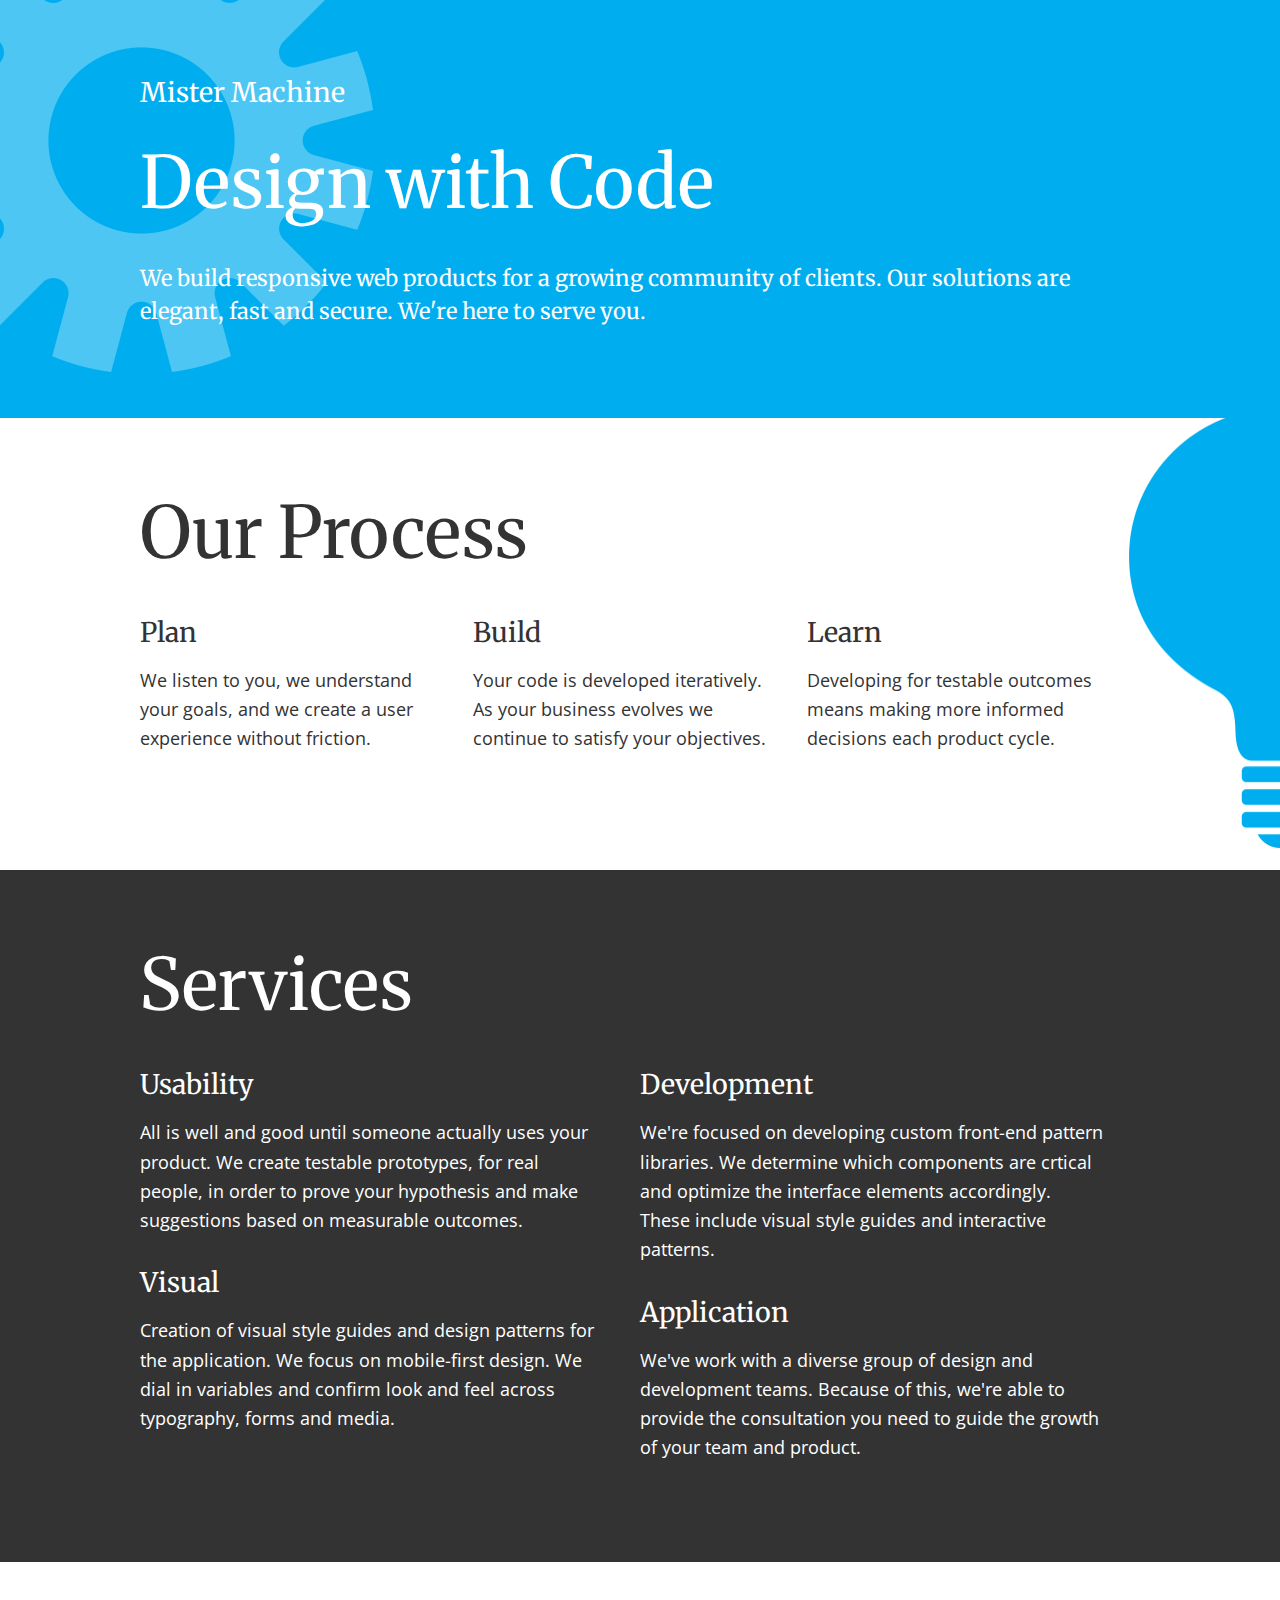
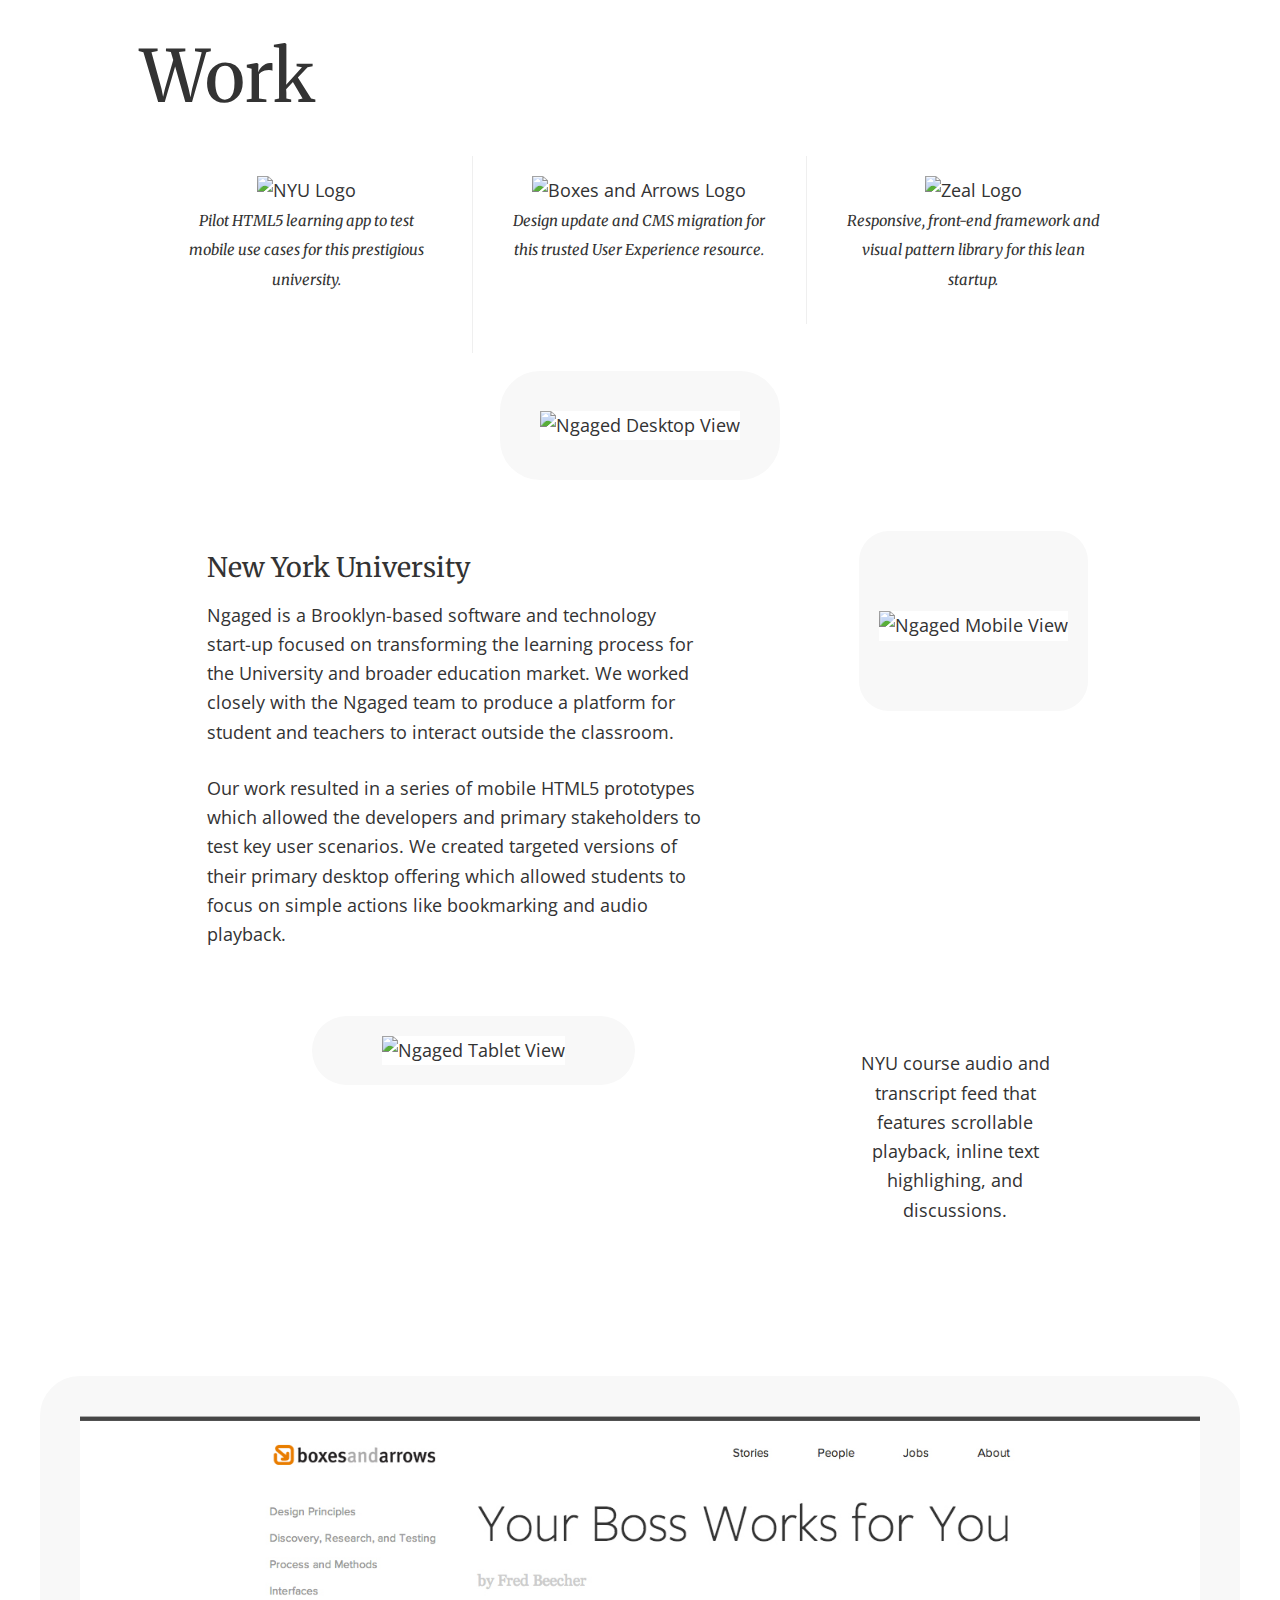
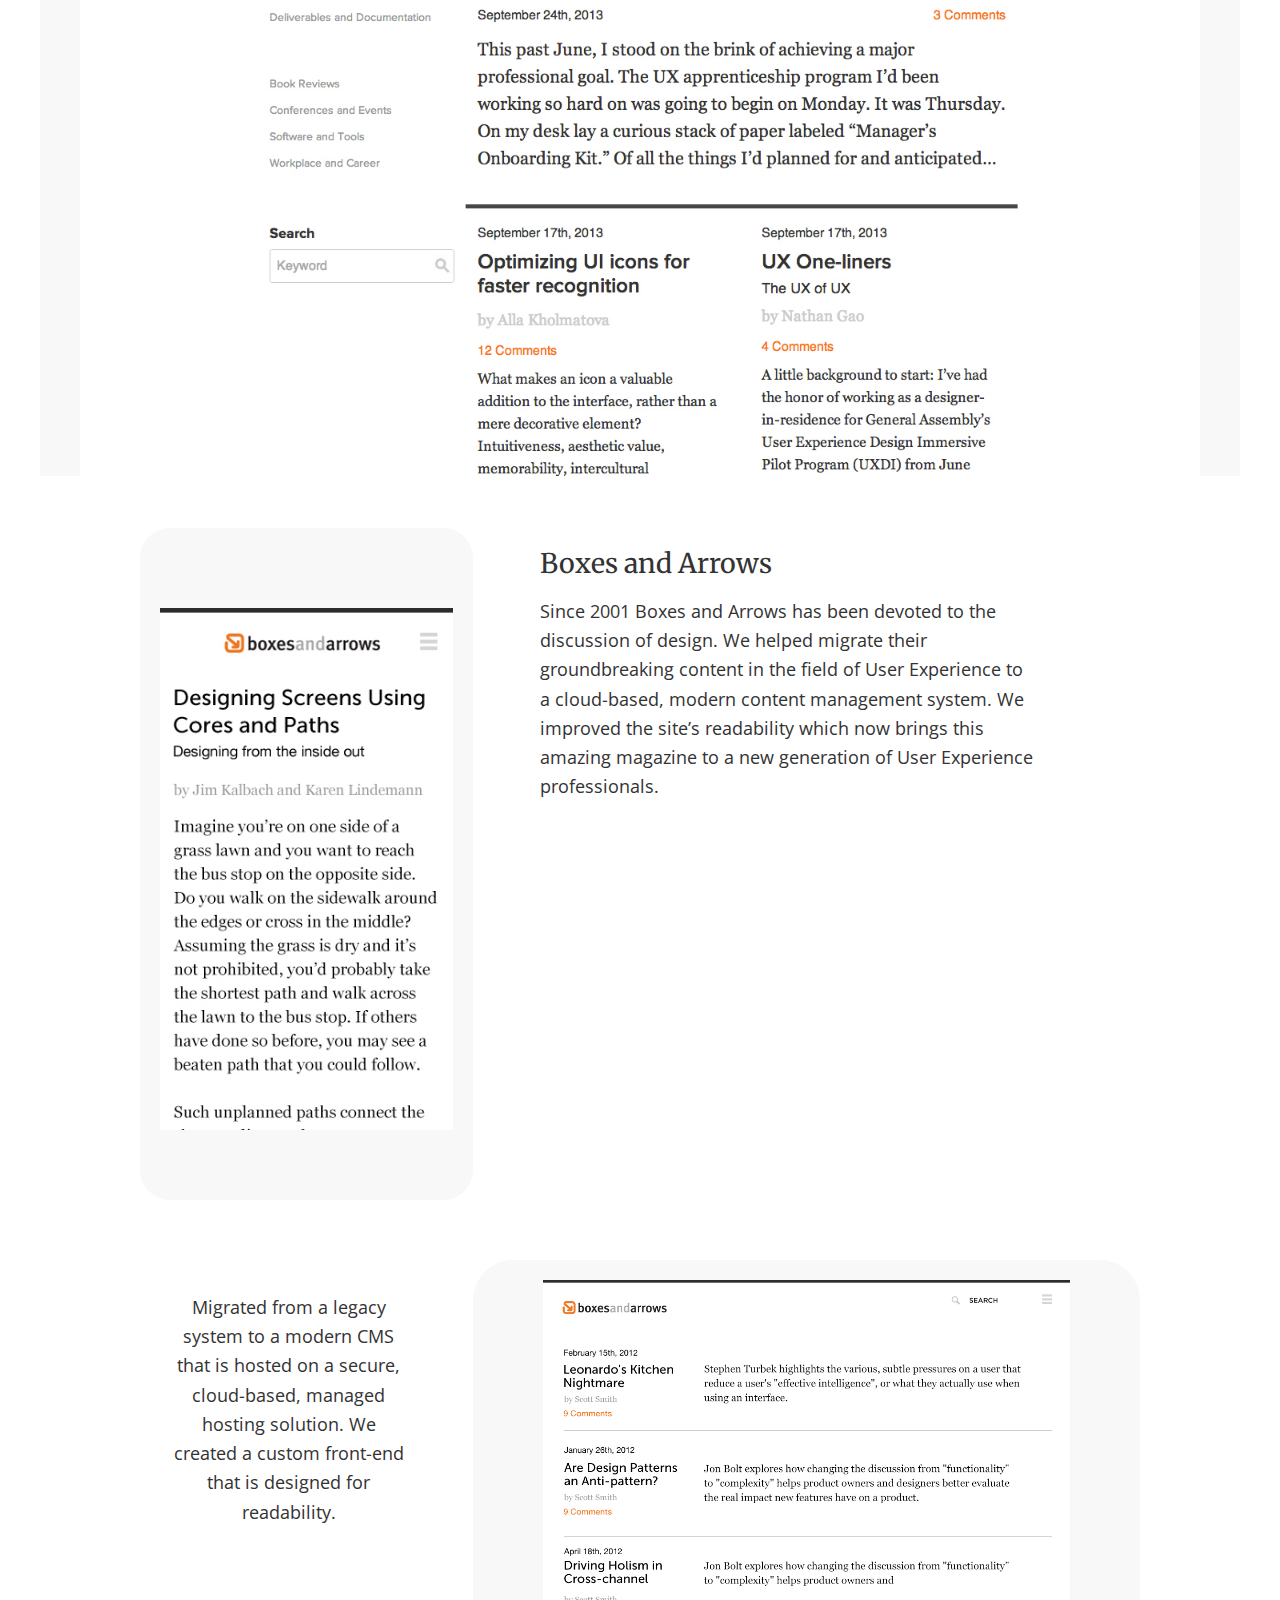
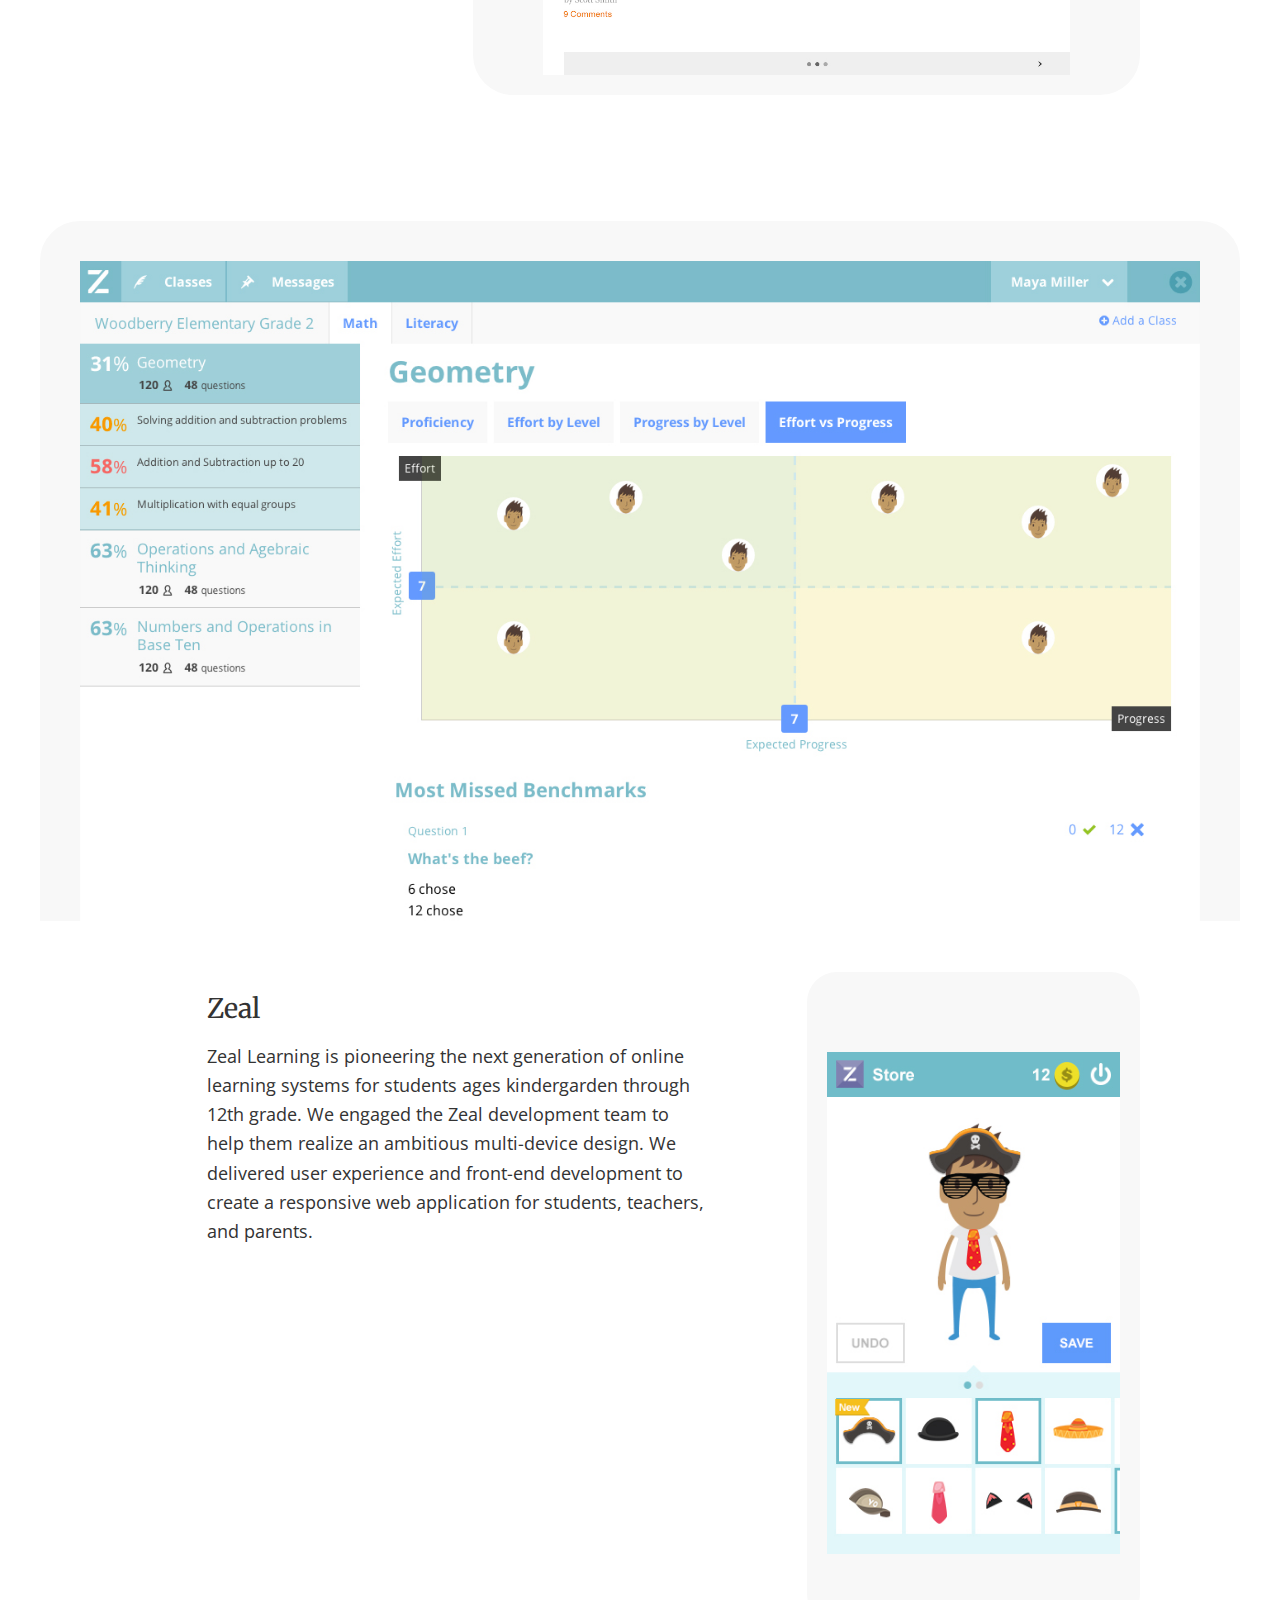
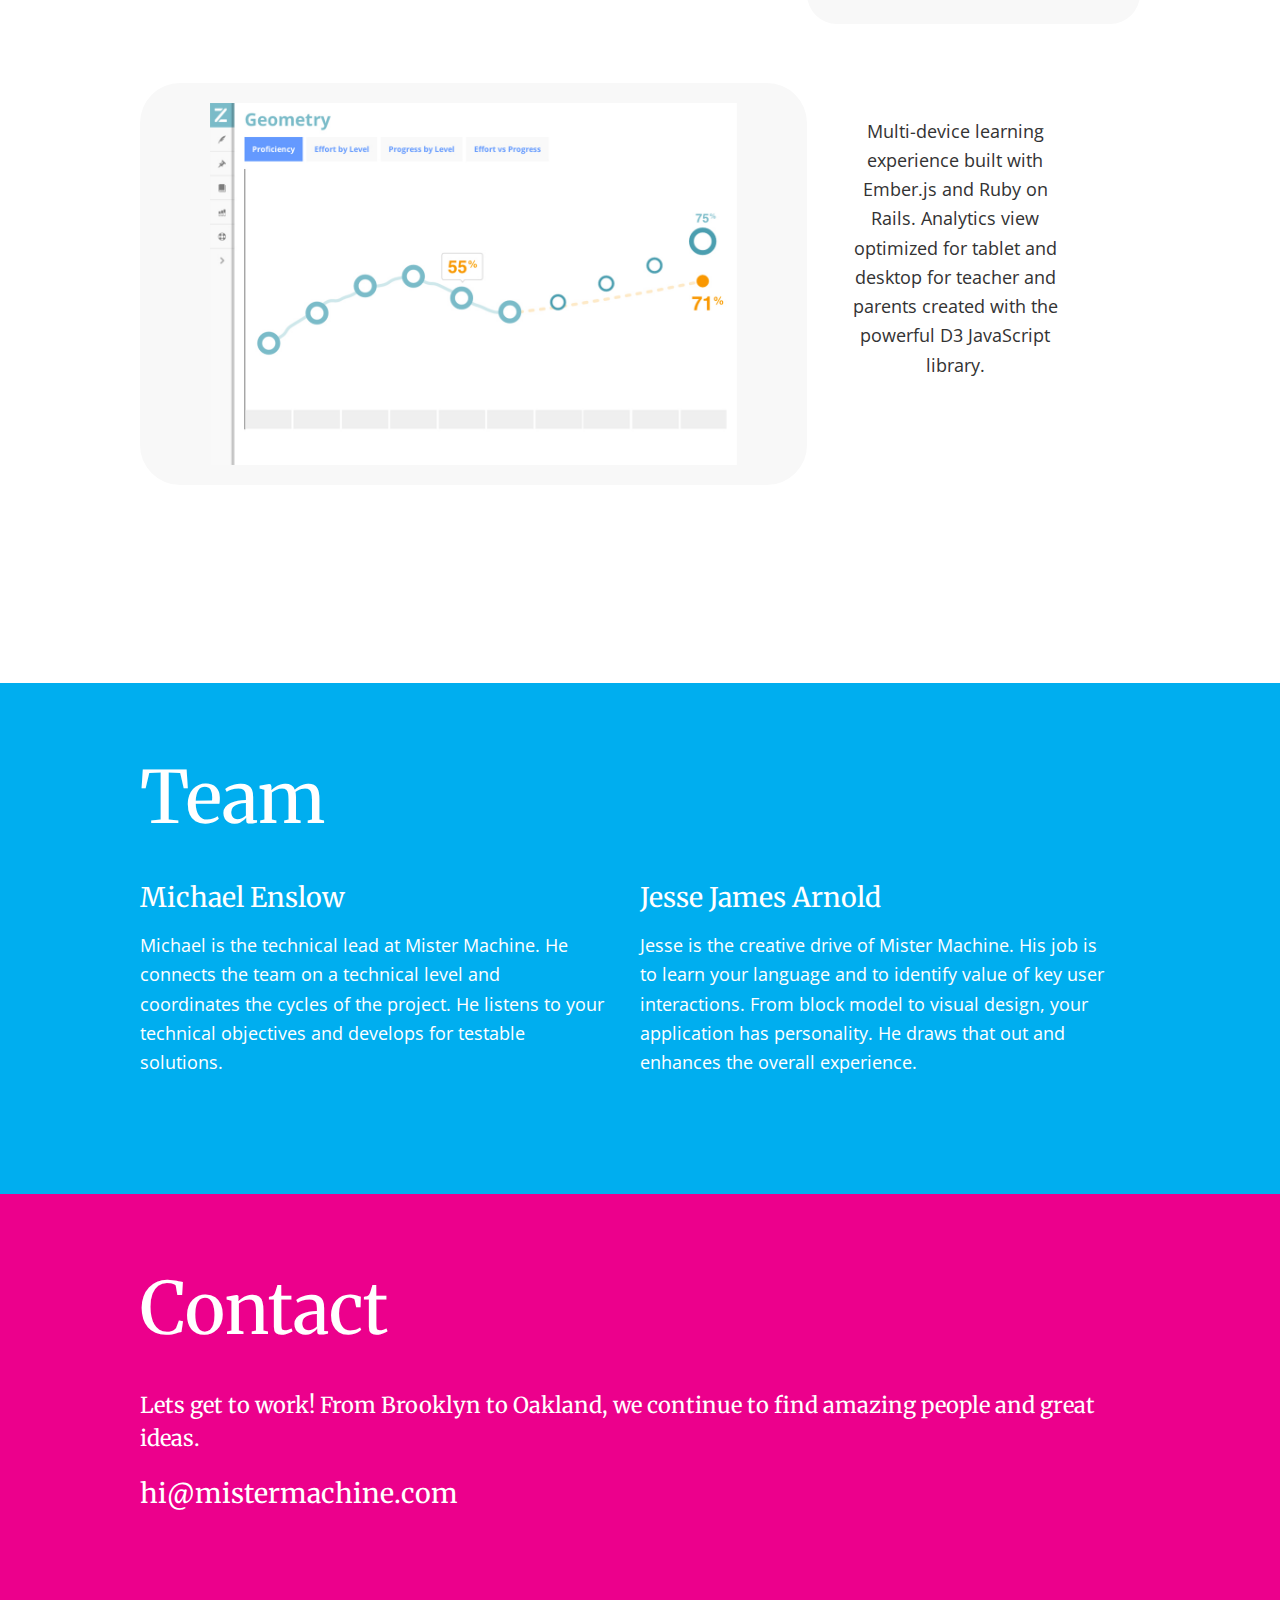
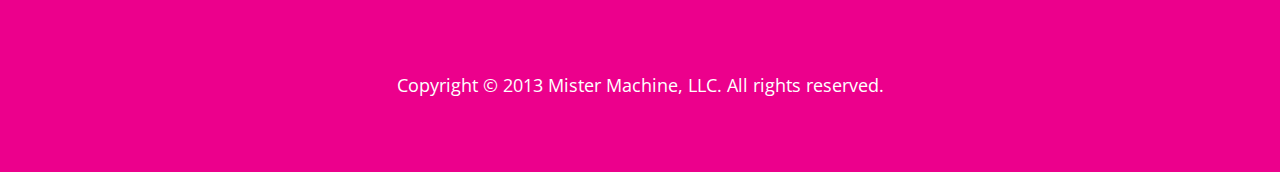
==== index.html @ a5c16842 "Merge branch 'master' of github.com:menslow/mistermachine" ====
<!DOCTYPE html>

<html lang="en">
<head>

  <meta charset="utf-8">
  <meta name="viewport" content="width=device-width" />

  <title>Mister Machine : Design with Code</title>
  <link type="text/css" rel="stylesheet" href="assets/stylesheets/application.css" />

  <script type="text/javascript" src="//use.typekit.net/uhz8obo.js"></script>
  <script type="text/javascript">try{Typekit.load();}catch(e){}</script>

  <link rel="stylesheet" type="text/css" href="//cloud.typography.com/7282032/671482/css/fonts.css" />

</head>

<body>

  <section class="panel cyan bg-logo">
    <div class="container">
      <header>
        <h2 class="logo">Mister Machine</h2>
        <h1>Design with Code</h1>
        <h3>We build responsive web products for a growing community of clients. Our solutions are elegant, fast and secure. We're here to serve you.</h3>
      </header>
    </div>
  </section>

  <section class="panel bg-dots">
    <div class="container">
    <header>
      <h1>Our Process</h1>
    </header>
    <article class="silo unit size1of3">
      <h2>Plan</h2>
      <p>
      We listen to you, we understand your 
      goals, and we create a user experience without friction.
      </p>
    </article>

    <article class="silo unit size1of3">
      <h2>Build</h2>
      <p>
      Your code is developed iteratively. As your business evolves we continue 
      to satisfy your objectives.
      </p>
    </article>
    
    <article class="silo unit size1of3">
      <h2>Learn</h2>
      <p>
      Developing for testable outcomes means making 
      more informed decisions each product cycle.
      </p>
    </article>
    </div>
  </section>

  <section class="panel dark">
    <div class="container">
      <header>
        <h1>Services</h1>
      </header>
      <section class="unit size1of2">

        <article class="silo">
          <h2>Usability</h2>
          <p>
          All is well and good until someone actually uses your product. We 
          create testable prototypes, for real people, in order to prove your 
          hypothesis and make suggestions based on measurable 
          outcomes.
          </p>
        </article>

        <article class="silo">
          <h2>Visual</h2>
          <p>
          Creation of visual style guides and design patterns for the 
          application. We focus on mobile-first design. We dial in variables 
          and confirm look and feel across typography, forms and media.
          </p>
        </article>

      </section>

      <section class="unit size1of2">

        <article class="silo">
          <h2>Development</h2>
          <p>
          We're focused on developing custom front-end pattern libraries. We 
          determine which components are crtical and optimize the interface 
          elements accordingly. These include visual style guides and 
          interactive patterns.
          </p>
        </article>

        <article class="silo">
          <h2>Application</h2>
          <p>
          We've work with a diverse group of design and development teams.
          Because of this, we're able to provide the consultation you need to 
          guide the growth of your team and product.
          </p>
        </article>

      </section>
    </div>
  </section>

  <section class="work panel full-width overflow">

    <header class="container overflow">
      <h1 class="tab-center">Work</h1>

      <nav class="silo unit size1of3">
        <a title="Ngaged Case Study" href="#ngaged">
          <img src="img/nyu-logo.png" alt="NYU Logo">
          <h2 class="image hide">New York University</h2>
          <p>
          <em class="serif">Pilot HTML5 learning app to test mobile use 
          cases for this prestigious university. </em>
          </p>
        </a>
      </nav>

      <nav class="silo unit size1of3">
        <a title="Boxes and Arrows Case Study" href="#boxesandarrows">
          <img src="img/boxes-logo.png" alt="Boxes and Arrows Logo">
          <h2 class="image hide">Boxes and Arrows</h2>
          <p>
          <em class="serif">Design update and CMS migration for this trusted 
          User Experience resource.</em>
          </p>
        </a>
      </nav>

      <nav class="silo unit size1of3">
        <a title="Zeal Case Study" href="#zeal"> 
          <img src="img/zeal-logo.png" alt="Zeal Logo">
          <h2 class="image hide">Zeal</h2>
          <p>
          <em class="serif">Responsive, front-end framework and visual 
          pattern library for this lean startup.</em>
          </p>
        </a>
      </nav>
    </header>

    <section>

      <article class="silo overflow">

        <div class="hero slide">
          <figure class="device-screen">
            <img src="img/nyu1.jpg" alt="Ngaged Desktop View">
          </figure>
        </div>

        <div class="slide container overflow">
          <div class="unit size2of3 ">
            <div class="inner-words">
              <h2 id="ngaged">New York University</h2>
              <p>
              Ngaged is a Brooklyn-based software and technology start-up 
              focused on transforming the learning process for the 
              University and broader education market. We worked closely 
              with the Ngaged team to produce a platform for student and 
              teachers to interact outside the classroom.
              </p>
              <p>
              Our work resulted in a series of mobile HTML5 prototypes which 
              allowed the developers and primary stakeholders to test key 
              user scenarios. We created targeted versions of their primary 
              desktop offering which allowed students to focus on simple 
              actions like bookmarking and audio playback.
              </p>
            </div>
          </div>

          <div class="unit size1of3 ">
            <div class="inner-fig push">
            <figure class="device-mobile">
              <img src="img/nyu2.jpg" alt="Ngaged Mobile View">
            </figure>
            </div>
          </div>
        </div>

        <div class="slide container center">
          <div class="unit size2of3">
            <figure class="device-tablet">
              <img src="img/nyu3.jpg" alt="Ngaged Tablet View">
            </figure>
          </div>

          <div class="unit size1of3">
            <div class="inner-words">
              <p>
              NYU course audio and transcript feed that features 
              scrollable playback, inline text highlighing, and discussions.
              </p>
            </div>
          </div>
        </div>
      </article>

      <article class="silo overflow">
        <div class="hero slide">
          <figure class="device-screen">
            <img src="img/boxes1.jpg" alt="Boxes and Arrows Desktop View">
          </figure>
        </div>

        <div class="slide container overflow">  
          <div class="unit size1of3 ">
            <div class="inner-fig push">
              <figure class="device-mobile">
                <img src="img/boxes2.jpg" alt="Boxes and Arrows Mobile View">
              </figure>
            </div>
          </div> 

          <div class="unit size2of3 ">
            <div class="inner-words">
              <h2 id="boxesandarrows">Boxes and Arrows</h2>
              <p>
              Since 2001 Boxes and Arrows has been devoted to the 
              discussion of design. We helped migrate their 
              groundbreaking content in the field of User Experience to a 
              cloud-based, modern content management system. We improved the 
              site’s readability which now brings this amazing magazine to a 
              new generation of User Experience professionals.
              </p>
            </div>
          </div> 
        </div>

        <div class="slide container center">
          <div class="unit size1of3">
            <div class="inner-words">
              <p>
              Migrated from a legacy system to a modern CMS that is hosted on 
              a secure, cloud-based, managed hosting solution. We created a 
              custom front-end that is designed for readability.
              </p>
            </div>
          </div>

          <div class="unit size2of3">
            <figure class="device-tablet">
              <img src="img/boxes3.jpg" alt="Boxes and Arrows Tablet View">
            </figure>
          </div>
        </div>
      </article>

      <article class="silo overflow">
        <div class="hero slide">
          <figure class="device-screen">
            <img src="img/zeal1.jpg" alt="Zeal Desktop View">
          </figure>
        </div>

        <div class="slide container overflow">
          <div class="unit size2of3">
            <div class="inner-words">
              <h2 id="zeal">Zeal</h2>
              <p>
              Zeal Learning is pioneering the next generation of online 
              learning systems for students ages kindergarden through 12th 
              grade. We engaged the Zeal development team to help them realize 
              an ambitious multi-device design. We delivered user experience 
              and front-end development to create a responsive web application 
              for students, teachers, and parents.
              </p>
            </div>
          </div>

          <div class="unit size1of3 ">
            <div class="inner-fig push">
              <figure class="device-mobile">
                <img src="img/zeal2.jpg" alt="Zeal Mobile View">
              </figure>
            </div>
          </div>
        </div>

        <div class="slide container center">
          <div class="unit size2of3">
            <figure class="device-tablet">
              <img src="img/zeal3.jpg" alt="Zeal Tablet View">
            </figure>
          </div>

          <div class="unit size1of3">
            <div class="inner-words">
              <p>
              Multi-device learning experience built with Ember.js and Ruby on 
              Rails. Analytics view optimized for tablet and desktop for 
              teacher and parents created with the powerful D3 JavaScript 
              library.
              </p>
            </div>
          </div>
        </div>
      </article>
    </section>

  </section>

  <section class="panel cyan">
    <div class="container">
      <header>
        <h1>Team</h1>
      </header>
      <article class="silo unit size1of2">
        <h2>Michael Enslow</h2>
        <p>
        Michael is the technical lead at Mister Machine. He connects the team 
        on a technical level and coordinates the cycles of the project. He 
        listens to your technical objectives and develops for testable 
        solutions.
        </p>
      </article>
      <article class="silo unit size1of2">
        <h2>Jesse James Arnold</h2>
        <p>
        Jesse is the creative drive of Mister Machine. His job is to learn 
        your language and to identify value of key user interactions. From 
        block model to visual design, your application has personality. He 
        draws that out and enhances the overall experience.
        </p>
      </article>
    </div>
  </section>

  <section class="panel magenta">
    <div class="container">
      <header>
        <h1>Contact</h1>
        <h3>Lets get to work! From Brooklyn to Oakland, we continue to 
        find amazing people and great ideas.</h3>
        <h2><a href="mailto:hi@mistermachine.com">hi@mistermachine.com</a></h2>
      </header>
    </div>
  </section>

  <footer class="panel magenta">
    <div class="container center">
    <p>Copyright &copy; 2013 Mister Machine, LLC. All rights reserved.</p>
    </div>
  </footer>

  <script type="text/javascript">

    var _gaq = _gaq || [];
    //_gaq.push(['_setAccount', 'UA-19518441-1']);
    _gaq.push(['_setAccount', 'UA-XXXXXXXX-1']);
    _gaq.push(['_trackPageview']);

    (function() {
      var ga = document.createElement('script'); ga.type = 'text/javascript'; ga.async = true;
      ga.src = ('https:' == document.location.protocol ? 'https://ssl' : 'http://www') + '.google-analytics.com/ga.js';
      var s = document.getElementsByTagName('script')[0]; s.parentNode.insertBefore(ga, s);
    })();

  </script>
</body>
</html>
---- assets/stylesheets/application.css ----
@import url(http://fonts.googleapis.com/css?family=Merriweather:400,700,400italic,700italic,300italic,300);
@import url(http://fonts.googleapis.com/css?family=Open+Sans:400,300,600,700);
/* Compass CSS3 Library */
/* Variables */
/* Globals */
/* Typography */
/* Import Fonts */
/* Reset */
/* Reset */
/* line 13, ../_mistermachine_compass/scss/globals/_reset.scss */
html, body, div, span, object, iframe,
h1, h2, h3, h4, h5, h6, p, blockquote, pre,
abbr, address, cite, code,
del, dfn, em, img, ins, kbd, q, samp,
small, strong, sub, sup, var,
b, i,
dl, dt, dd, ol, ul, li,
fieldset, form, label, legend,
table, caption, tbody, tfoot, thead, tr, th, td,
article, aside, figure, footer, header,
hgroup, menu, nav, section, menu,
time, mark, audio, video {
  margin: 0;
  padding: 0;
  border: 0;
  outline: 0;
  font-size: 100%;
  vertical-align: baseline;
  background: transparent;
}

/* apply a natural box layout model to all elements */
/* line 24, ../_mistermachine_compass/scss/globals/_reset.scss */
*, *:before, *:after {
  -moz-box-sizing: border-box;
  -webkit-box-sizing: border-box;
  box-sizing: border-box;
}

/* Add HTML5 elements */
/* line 39, ../_mistermachine_compass/scss/globals/_reset.scss */
article,
aside,
details,
figcaption,
figure,
footer,
header,
hgroup,
nav,
section,
summary {
  display: block;
}

/* Nomarlization */
/* line 51, ../_mistermachine_compass/scss/globals/_reset.scss */
body,
h1,
h2,
h3,
h4,
h5,
h6,
p,
select,
textarea {
  text-decoration: none;
}

/* line 55, ../_mistermachine_compass/scss/globals/_reset.scss */
ul {
  list-style: none;
}

/* line 58, ../_mistermachine_compass/scss/globals/_reset.scss */
blockquote, q {
  quotes: none;
}

/* line 63, ../_mistermachine_compass/scss/globals/_reset.scss */
blockquote:before, blockquote:after,
q:before, q:after {
  content: '';
  content: none;
}

/* line 68, ../_mistermachine_compass/scss/globals/_reset.scss */
table {
  border-collapse: collapse;
  border-spacing: 0;
}

/* Reset */
/* Headings */
/* line 3, ../_mistermachine_compass/scss/globals/_typography.scss */
html {
  font-size: 15px;
  line-height: 1.625em;
  font-family: 'Open Sans', sans-serif;
}

/* line 10, ../_mistermachine_compass/scss/globals/_typography.scss */
h1, h2, h3, h4, h5, h6,
.alpha, .beta, .gamma {
  font-family: 'Sentinel SSm A', 'Sentinel SSm B', "jubilat", "Merriweather", Georgia, Times, serif;
  font-weight: 400;
  line-height: 1.4em;
  margin-top: 0;
  text-rendering: optimizeLegibility;
}

/* line 19, ../_mistermachine_compass/scss/globals/_typography.scss */
h1,
.alpha {
  font-size: 28px;
  font-size: 2rem;
  margin-bottom: 1em;
  line-height: 1.2em;
}

/* line 27, ../_mistermachine_compass/scss/globals/_typography.scss */
h2,
.beta {
  font-size: 22px;
  font-size: 1.333rem;
  margin-bottom: 0.5em;
}

/* line 34, ../_mistermachine_compass/scss/globals/_typography.scss */
h3,
.gamma {
  font-size: 18px;
  font-size: 1.2rem;
  margin-bottom: 0.825em;
}

/* line 41, ../_mistermachine_compass/scss/globals/_typography.scss */
h4,
.delta {
  font-size: 16px;
  font-size: 1.066rem;
  margin-bottom: 1.2375em;
}

/* line 48, ../_mistermachine_compass/scss/globals/_typography.scss */
h5,
.epsilon {
  font-size: 15px;
  font-size: 1rem;
  margin-bottom: 1.4142857142857141em;
}

/* line 55, ../_mistermachine_compass/scss/globals/_typography.scss */
h6,
.zeta {
  font-size: 14px;
  font-size: .875rem;
  margin-bottom: 1.65em;
}

/* Text */
/* line 63, ../_mistermachine_compass/scss/globals/_typography.scss */
article p, figcaption {
  margin: auto auto 1.5em;
  /* bottom margin for paragraphs */
}

/* line 67, ../_mistermachine_compass/scss/globals/_typography.scss */
article p + article p {
  text-indent: 1.5em;
  /* indent subsequent paragraphs */
  margin-top: -1.5em;
  /* no top margin on subsequent paragraphs */
}

/* line 72, ../_mistermachine_compass/scss/globals/_typography.scss */
small {
  font-size: 14px;
  font-size: .85em;
  line-height: 1.2em;
  font-weight: normal;
  margin: .75em 0;
}

/* line 80, ../_mistermachine_compass/scss/globals/_typography.scss */
.serif {
  font-family: "ff-tisa-web-pro", "Merriweather", Georgia, Times, serif;
}

/* line 84, ../_mistermachine_compass/scss/globals/_typography.scss */
.sans {
  font-family: "proxima-nova", "Open Sans", "HelveticaNeue", Helvetica, Arial, sans-serif;
}

/* line 88, ../_mistermachine_compass/scss/globals/_typography.scss */
.strong {
  font-weight: bold;
  font-weight: 600;
}

/* line 93, ../_mistermachine_compass/scss/globals/_typography.scss */
.tall {
  line-height: 1.475em;
}

/* line 97, ../_mistermachine_compass/scss/globals/_typography.scss */
.short {
  line-height: 1.4em;
}

/* line 101, ../_mistermachine_compass/scss/globals/_typography.scss */
cite {
  display: block;
}

/* line 105, ../_mistermachine_compass/scss/globals/_typography.scss */
em {
  font-size: .825em;
  line-height: .5em;
}

/* Anchors */
/* line 111, ../_mistermachine_compass/scss/globals/_typography.scss */
a {
  color: #333;
  text-decoration: none;
}

/* Lists */
/* Reset */
/* Forms */
/* Input */
/* line 17, ../_mistermachine_compass/scss/globals/_forms.scss */
input[type="text"],
input[type="password"],
input[type="date"],
input[type="datetime"],
input[type="datetime-local"],
input[type="month"],
input[type="week"],
input[type="email"],
input[type="number"],
input[type="search"],
input[type="tel"],
input[type="time"],
input[type="url"],
textarea {
  font-family: "HelveticaNeue", Helvetica, Arial, sans-serif;
  width: 100%;
  line-height: 2em;
  padding: 0.5em 0.5em;
}

/* line 45, ../_mistermachine_compass/scss/globals/_forms.scss */
.btn,
button,
input,
select,
textarea {
  font-size: 100%;
  margin: 0;
  vertical-align: baseline;
  *vertical-align: middle;
}

/* line 52, ../_mistermachine_compass/scss/globals/_forms.scss */
label {
  font-weight: normal !important;
  display: block;
  margin-bottom: 1rem;
}

/* Fieldset */
/* Buttons */
/* line 69, ../_mistermachine_compass/scss/globals/_forms.scss */
.btn a,
.btn,
button,
input[type="button"],
input[type="reset"],
input[type="submit"] {
  border: 0;
  padding: 1em 2em;
  -webkit-border-radius: 4px;
  -moz-border-radius: 4px;
  border-radius: 4px;
  width: 100%;
  cursor: pointer;
  -moz-box-shadow: 0 2px 0 0 rgba(0, 0, 0, 0.3);
  -webkit-box-shadow: 0 2px 0 0 rgba(0, 0, 0, 0.3);
  box-shadow: 0 2px 0 0 rgba(0, 0, 0, 0.3);
}

/* Errors */
/* Colors */
/* Colors */
/* line 14, ../_mistermachine_compass/scss/globals/_colors.scss */
body,
h1,
h2,
h3,
h4,
h5,
h6,
p,
.menu a,
select,
textarea,
.base {
  color: #333;
}

/* line 23, ../_mistermachine_compass/scss/globals/_colors.scss */
.btn,
.btn a,
button,
input[type="button"],
input[type="reset"],
input[type="submit"] {
  color: white;
}

/* line 27, ../_mistermachine_compass/scss/globals/_colors.scss */
.primary {
  color: #adc035;
}

/* line 35, ../_mistermachine_compass/scss/globals/_colors.scss */
.btn,
button,
input[type="button"],
input[type="reset"],
input[type="submit"] {
  background: #adc035;
}

/* line 39, ../_mistermachine_compass/scss/globals/_colors.scss */
.secondary {
  color: #b576ad;
}

/* line 43, ../_mistermachine_compass/scss/globals/_colors.scss */
.menu .btn {
  background-color: #9bcfdd;
}

/* line 47, ../_mistermachine_compass/scss/globals/_colors.scss */
.emphasis {
  color: #9bcfdd;
}

/* line 51, ../_mistermachine_compass/scss/globals/_colors.scss */
.dark {
  background: #333;
}

/* line 55, ../_mistermachine_compass/scss/globals/_colors.scss */
.cyan {
  background: #00aeef;
}

/* line 59, ../_mistermachine_compass/scss/globals/_colors.scss */
.bg-logo {
  background: url(../../img/bg-gear.png) 50% 50% no-repeat #00aeef;
}

/* line 63, ../_mistermachine_compass/scss/globals/_colors.scss */
.bg-dots {
  background: url(../../img/bg-bulb.png) right bottom no-repeat transparent;
}

/* line 90, ../_mistermachine_compass/scss/globals/_colors.scss */
.dark h1,
.dark h2,
.dark h3,
.dark h4,
.dark h5,
.dark h6,
.dark p,
.dark a,
.cyan h1,
.cyan h2,
.cyan h3,
.cyan h4,
.cyan h5,
.cyan h6,
.cyan p,
.cyan a,
.magenta h1,
.magenta h2,
.magenta h3,
.magenta h4,
.magenta h5,
.magenta h6,
.magenta p,
.magenta a {
  color: #fff;
}

/* line 94, ../_mistermachine_compass/scss/globals/_colors.scss */
.magenta {
  background: #ec008c;
}

/* Layout */
/* Grid */
/* Class Grid based on OOCSS */
/* line 3, ../_mistermachine_compass/scss/layout/_grid.scss */
.row,
footer {
  width: auto;
  padding: 0 1.625em;
}

/* line 9, ../_mistermachine_compass/scss/layout/_grid.scss */
.row,
.lastUnit {
  overflow: hidden;
  *overflow: visible;
  * zoom: 1;
}

/* Navigation */
/* Menus */
/* line 6, ../_mistermachine_compass/scss/layout/_navigation.scss */
.menu-primary li {
  display: inline;
  padding: 1em 1.5em;
}

/* line 11, ../_mistermachine_compass/scss/layout/_navigation.scss */
.menu-primary li.btn {
  padding: 0;
}

/* line 15, ../_mistermachine_compass/scss/layout/_navigation.scss */
.menu-primary li.btn a {
  padding: 1em 1.5em;
  background-color: #9bcfdd;
}

/* line 24, ../_mistermachine_compass/scss/layout/_navigation.scss */
.nav-primary {
  text-align: center;
  padding-bottom: 0;
}

/* Layout */
/* Layout */
/* line 3, ../_mistermachine_compass/scss/layout/_layout.scss */
.no-margin {
  margin: 0;
}

/* line 7, ../_mistermachine_compass/scss/layout/_layout.scss */
.margin-top {
  margin-top: 1.5em;
}

/* line 11, ../_mistermachine_compass/scss/layout/_layout.scss */
.margin-bottom {
  margin-bottom: 1.5em;
}

/* line 15, ../_mistermachine_compass/scss/layout/_layout.scss */
.panel {
  position: relative;
  padding: 2em 1em;
  overflow: hidden;
}

/* line 21, ../_mistermachine_compass/scss/layout/_layout.scss */
.full-width {
  padding-left: 0;
  padding-right: 0;
}

/* line 30, ../_mistermachine_compass/scss/layout/_layout.scss */
figure img {
  max-width: 100%;
}

/* line 34, ../_mistermachine_compass/scss/layout/_layout.scss */
.container {
  margin: 0 auto;
  max-width: 1100px;
}

/* line 43, ../_mistermachine_compass/scss/layout/_layout.scss */
.logo {
  margin-bottom: 1em;
}

/* line 47, ../_mistermachine_compass/scss/layout/_layout.scss */
.hero {
  max-height: 700px;
  overflow: hidden;
  margin: 0 auto;
  padding: 0;
  text-align: center;
}

/* line 55, ../_mistermachine_compass/scss/layout/_layout.scss */
.inner-fig {
  margin: 1em 0;
}

/* line 59, ../_mistermachine_compass/scss/layout/_layout.scss */
.inner-words {
  margin: 1em;
}

/* line 63, ../_mistermachine_compass/scss/layout/_layout.scss */
nav.silo {
  padding-top: 20px;
  padding-bottom: 60px;
  border-right: 1px solid #efefef;
  text-align: center;
}

/* line 70, ../_mistermachine_compass/scss/layout/_layout.scss */
nav.silo img {
  max-width: 100%;
  padding: 0 20px;
}

/* line 75, ../_mistermachine_compass/scss/layout/_layout.scss */
nav.silo:last-child {
  border-right: 0;
}

/* Helpers */
/* Helpers */
/* line 2, ../_mistermachine_compass/scss/layout/_helpers.scss */
.normal {
  font-weight: normal;
}

/* line 6, ../_mistermachine_compass/scss/layout/_helpers.scss */
.center {
  text-align: center;
}

/* line 10, ../_mistermachine_compass/scss/layout/_helpers.scss */
cite {
  text-align: right;
}

/* line 14, ../_mistermachine_compass/scss/layout/_helpers.scss */
.left {
  text-align: left;
}

/* line 18, ../_mistermachine_compass/scss/layout/_helpers.scss */
.hide {
  display: none;
}

/* line 22, ../_mistermachine_compass/scss/layout/_helpers.scss */
.round img {
  border-radius: 50%;
}

/* line 26, ../_mistermachine_compass/scss/layout/_helpers.scss */
.unit.right {
  float: right;
}

/* Clearfix */
/* line 32, ../_mistermachine_compass/scss/layout/_helpers.scss */
.clearfix:after {
  content: ".";
  display: block;
  clear: both;
  visibility: hidden;
  line-height: 0;
  height: 0;
}

/* line 41, ../_mistermachine_compass/scss/layout/_helpers.scss */
.clearfix {
  display: inline-block;
}

/* line 45, ../_mistermachine_compass/scss/layout/_helpers.scss */
html[xmlns] .clearfix {
  display: block;
}

/* line 49, ../_mistermachine_compass/scss/layout/_helpers.scss */
* html .clearfix {
  height: 1%;
}

/* line 54, ../_mistermachine_compass/scss/layout/_helpers.scss */
.overflow,
.site-container {
  overflow: hidden;
}

/* line 58, ../_mistermachine_compass/scss/layout/_helpers.scss */
.site-container {
  width: 100%;
  position: relative;
}

/* line 63, ../_mistermachine_compass/scss/layout/_helpers.scss */
img.bg {
  /* Set rules to fill background */
  min-height: 40em;
  min-width: 84em;
  /* Set up proportionate scaling */
  width: 100%;
  height: auto;
  /* Set up positioning */
  position: absolute;
  top: 0;
  left: 0;
  z-index: -1;
}

/* line 84, ../_mistermachine_compass/scss/layout/_helpers.scss */
.silo {
  margin-bottom: 1em;
}

/* line 88, ../_mistermachine_compass/scss/layout/_helpers.scss */
.silo p {
  padding-right: 2em;
}

/* line 92, ../_mistermachine_compass/scss/layout/_helpers.scss */
nav.silo p {
  padding: 0 2em;
}

/* line 98, ../_mistermachine_compass/scss/layout/_helpers.scss */
.center-articles,
.center-articles h1,
.center-articles h2 {
  text-align: center;
}

/* line 102, ../_mistermachine_compass/scss/layout/_helpers.scss */
.push {
  padding-top: 10%;
  padding-bottom: 10%;
}

/* Breakpoints */
/* Breakpoints */
@media only screen and (max-width: 480px) {
  /* line 9, ../_mistermachine_compass/scss/layout/_breakpoints.scss */
  header {
    text-align: center;
  }

  /* line 13, ../_mistermachine_compass/scss/layout/_breakpoints.scss */
  figure {
    display: block;
    width: 100%;
    text-align: center;
  }

  /* line 19, ../_mistermachine_compass/scss/layout/_breakpoints.scss */
  figure img {
    margin: 0 auto;
  }
}
@media only screen and (min-width: 480px) {
  /* line 29, ../_mistermachine_compass/scss/layout/_breakpoints.scss */
  html {
    font-size: 18px;
  }

  /* line 41, ../_mistermachine_compass/scss/layout/_breakpoints.scss */
  figure {
    display: block;
    width: 100%;
    text-align: center;
  }

  /* line 47, ../_mistermachine_compass/scss/layout/_breakpoints.scss */
  figure img {
    margin: 0 auto;
  }
}
@media only screen and (max-width: 768px) {
  /* line 54, ../_mistermachine_compass/scss/layout/_breakpoints.scss */
  .tab-center {
    text-align: center;
  }
}
@media only screen and (min-width: 768px) {
  /* line 61, ../_mistermachine_compass/scss/layout/_breakpoints.scss */
  html {
    font-size: 18px;
  }

  /* line 65, ../_mistermachine_compass/scss/layout/_breakpoints.scss */
  .panel {
    padding: 4em 0;
  }

  /* line 69, ../_mistermachine_compass/scss/layout/_breakpoints.scss */
  .container {
    padding: 0 50px;
  }

  /* line 77, ../_mistermachine_compass/scss/layout/_breakpoints.scss */
  .hero {
    padding: 0 40px;
  }

  /* line 81, ../_mistermachine_compass/scss/layout/_breakpoints.scss */
  .bg-logo {
    background-position: -100px -100px;
  }

  /* line 85, ../_mistermachine_compass/scss/layout/_breakpoints.scss */
  .work article.silo {
    padding-bottom: 100px;
  }

  /* line 89, ../_mistermachine_compass/scss/layout/_breakpoints.scss */
  .device-screen img {
    border-width: 40px;
    border-style: solid;
    border-color: #f8f8f8;
    -webkit-border-radius: 40px;
    -moz-border-radius: 40px;
    border-radius: 40px;
  }

  /* line 100, ../_mistermachine_compass/scss/layout/_breakpoints.scss */
  .device-mobile img {
    padding: 0;
    border-width: 80px 20px 70px 20px;
    border-style: solid;
    border-color: #f8f8f8;
    -webkit-border-radius: 30px;
    -moz-border-radius: 30px;
    border-radius: 30px;
  }

  /* line 113, ../_mistermachine_compass/scss/layout/_breakpoints.scss */
  .device-tablet img {
    border-width: 20px 70px 20px 70px;
    border-style: solid;
    border-color: #F8F8F8;
    -webkit-border-radius: 40px;
    -moz-border-radius: 40px;
    border-radius: 40px;
  }

  /* line 123, ../_mistermachine_compass/scss/layout/_breakpoints.scss */
  .inner-words {
    margin: 10%;
  }

  /* line 131, ../_mistermachine_compass/scss/layout/_breakpoints.scss */
  .btn,
  button,
  input[type="button"],
  input[type="reset"],
  input[type="submit"] {
    width: auto;
  }

  /* line 135, ../_mistermachine_compass/scss/layout/_breakpoints.scss */
  h1, h2, h3, h4, h5, h6 {
    text-align: left;
  }

  /* line 140, ../_mistermachine_compass/scss/layout/_breakpoints.scss */
  h1, h2, h3, h4, h5, h6,
  .alpha, .beta, .gamma {
    line-height: 1.5em;
  }

  /* line 145, ../_mistermachine_compass/scss/layout/_breakpoints.scss */
  h1,
  .alpha {
    font-size: 72px;
    font-size: 4rem;
    /* 36 / 16 = 2.25 */
    margin-bottom: 0.495em;
    line-height: 1.2em;
  }

  /* line 153, ../_mistermachine_compass/scss/layout/_breakpoints.scss */
  h2,
  .beta {
    font-size: 26px;
    font-size: 1.5rem;
    /* 24 / 16 = 1.5 */
    margin-bottom: 0.5em;
  }

  /* line 160, ../_mistermachine_compass/scss/layout/_breakpoints.scss */
  h3,
  .gamma {
    font-size: 22px;
    font-size: 1.222rem;
    /* 22 / 16 = 1 */
    margin-bottom: 0.825em;
  }

  /* line 167, ../_mistermachine_compass/scss/layout/_breakpoints.scss */
  .right-margin {
    margin-right: 1em;
  }

  /* line 175, ../_mistermachine_compass/scss/layout/_breakpoints.scss */
  .top {
    padding-top: 4em;
  }

  /* line 179, ../_mistermachine_compass/scss/layout/_breakpoints.scss */
  .right-padding {
    padding-right: 1em;
  }

  /* line 183, ../_mistermachine_compass/scss/layout/_breakpoints.scss */
  .align-left {
    float: left;
  }

  /* line 187, ../_mistermachine_compass/scss/layout/_breakpoints.scss */
  .row {
    width: 90%;
    margin-left: auto;
    margin-right: auto;
    margin-top: 0;
    margin-bottom: 0;
    padding-left: .3125em;
    padding-right: .3125em;
    max-width: 64.000em;
  }

  /* line 198, ../_mistermachine_compass/scss/layout/_breakpoints.scss */
  .unit {
    float: left;
  }

  /* line 201, ../_mistermachine_compass/scss/layout/_breakpoints.scss */
  .unit .inner {
    padding: 0 1em;
  }

  /* line 203, ../_mistermachine_compass/scss/layout/_breakpoints.scss */
  .size1of1 {
    float: none;
  }

  /* line 204, ../_mistermachine_compass/scss/layout/_breakpoints.scss */
  .size1of2 {
    width: 50%;
  }

  /* line 205, ../_mistermachine_compass/scss/layout/_breakpoints.scss */
  .size1of3 {
    width: 33.33333%;
  }

  /* line 206, ../_mistermachine_compass/scss/layout/_breakpoints.scss */
  .size2of3 {
    width: 66.66666%;
  }

  /* line 207, ../_mistermachine_compass/scss/layout/_breakpoints.scss */
  .size1of4 {
    width: 25%;
  }

  /* line 208, ../_mistermachine_compass/scss/layout/_breakpoints.scss */
  .size3of4 {
    width: 75%;
  }

  /* line 209, ../_mistermachine_compass/scss/layout/_breakpoints.scss */
  .size1of5 {
    width: 20%;
  }

  /* line 210, ../_mistermachine_compass/scss/layout/_breakpoints.scss */
  .size2of5 {
    width: 40%;
  }

  /* line 211, ../_mistermachine_compass/scss/layout/_breakpoints.scss */
  .size3of5 {
    width: 60%;
  }

  /* line 212, ../_mistermachine_compass/scss/layout/_breakpoints.scss */
  .size4of5 {
    width: 80%;
  }

  /* line 213, ../_mistermachine_compass/scss/layout/_breakpoints.scss */
  .lastUnit {
    float: none;
    width: auto;
    _position: relative;
    _left: -3px;
    _margin-right: -3px;
  }

  /* line 221, ../_mistermachine_compass/scss/layout/_breakpoints.scss */
  .nav-primary {
    position: absolute;
    right: 2.5em;
    top: 4.5em;
  }
}
@media only screen and (max-width: 768px) {
  /* line 230, ../_mistermachine_compass/scss/layout/_breakpoints.scss */
  img.bg {
    /* Set rules to fill background */
    min-height: 60em;
    min-width: 125em;
    /* Set up proportionate scaling */
    width: 100%;
    height: auto;
  }
}
@media only screen and (min-width: 1024px) {
  /* line 243, ../_mistermachine_compass/scss/layout/_breakpoints.scss */
  .nav-primary {
    top: 2em;
  }
}
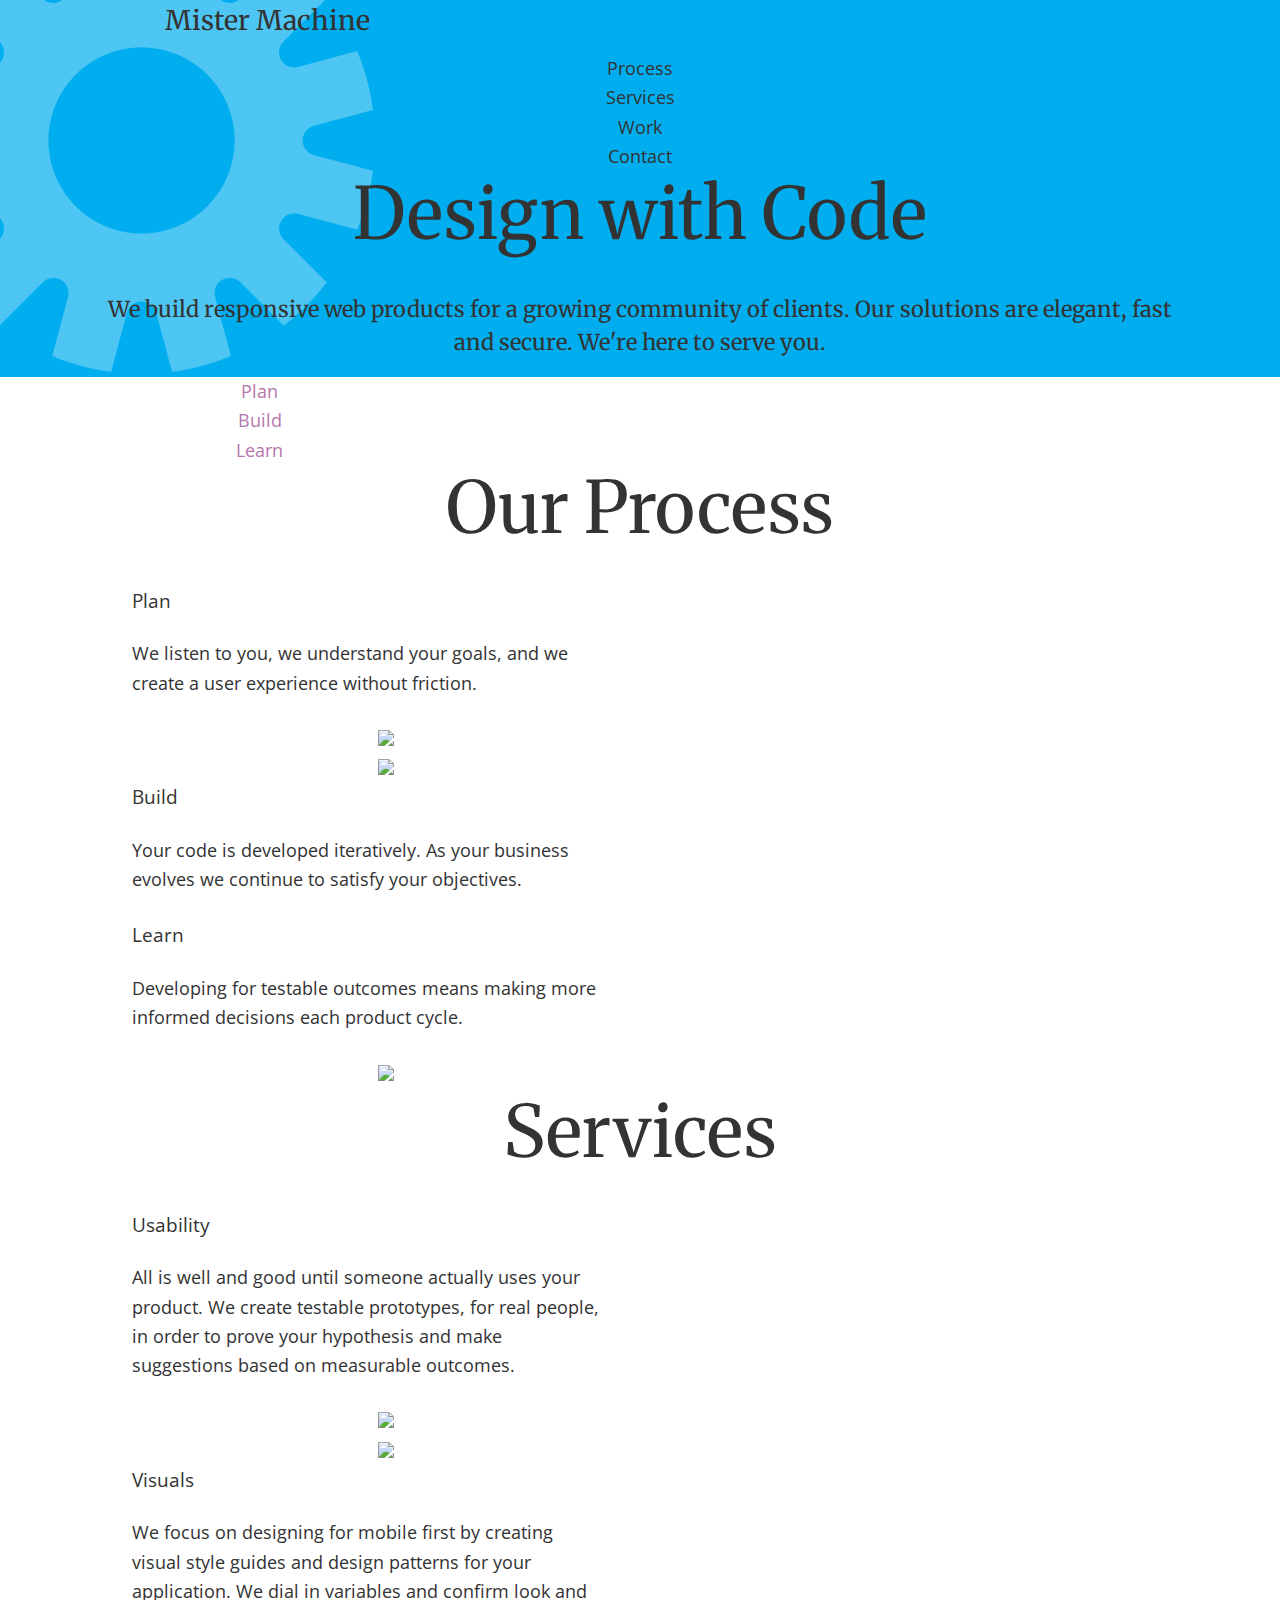
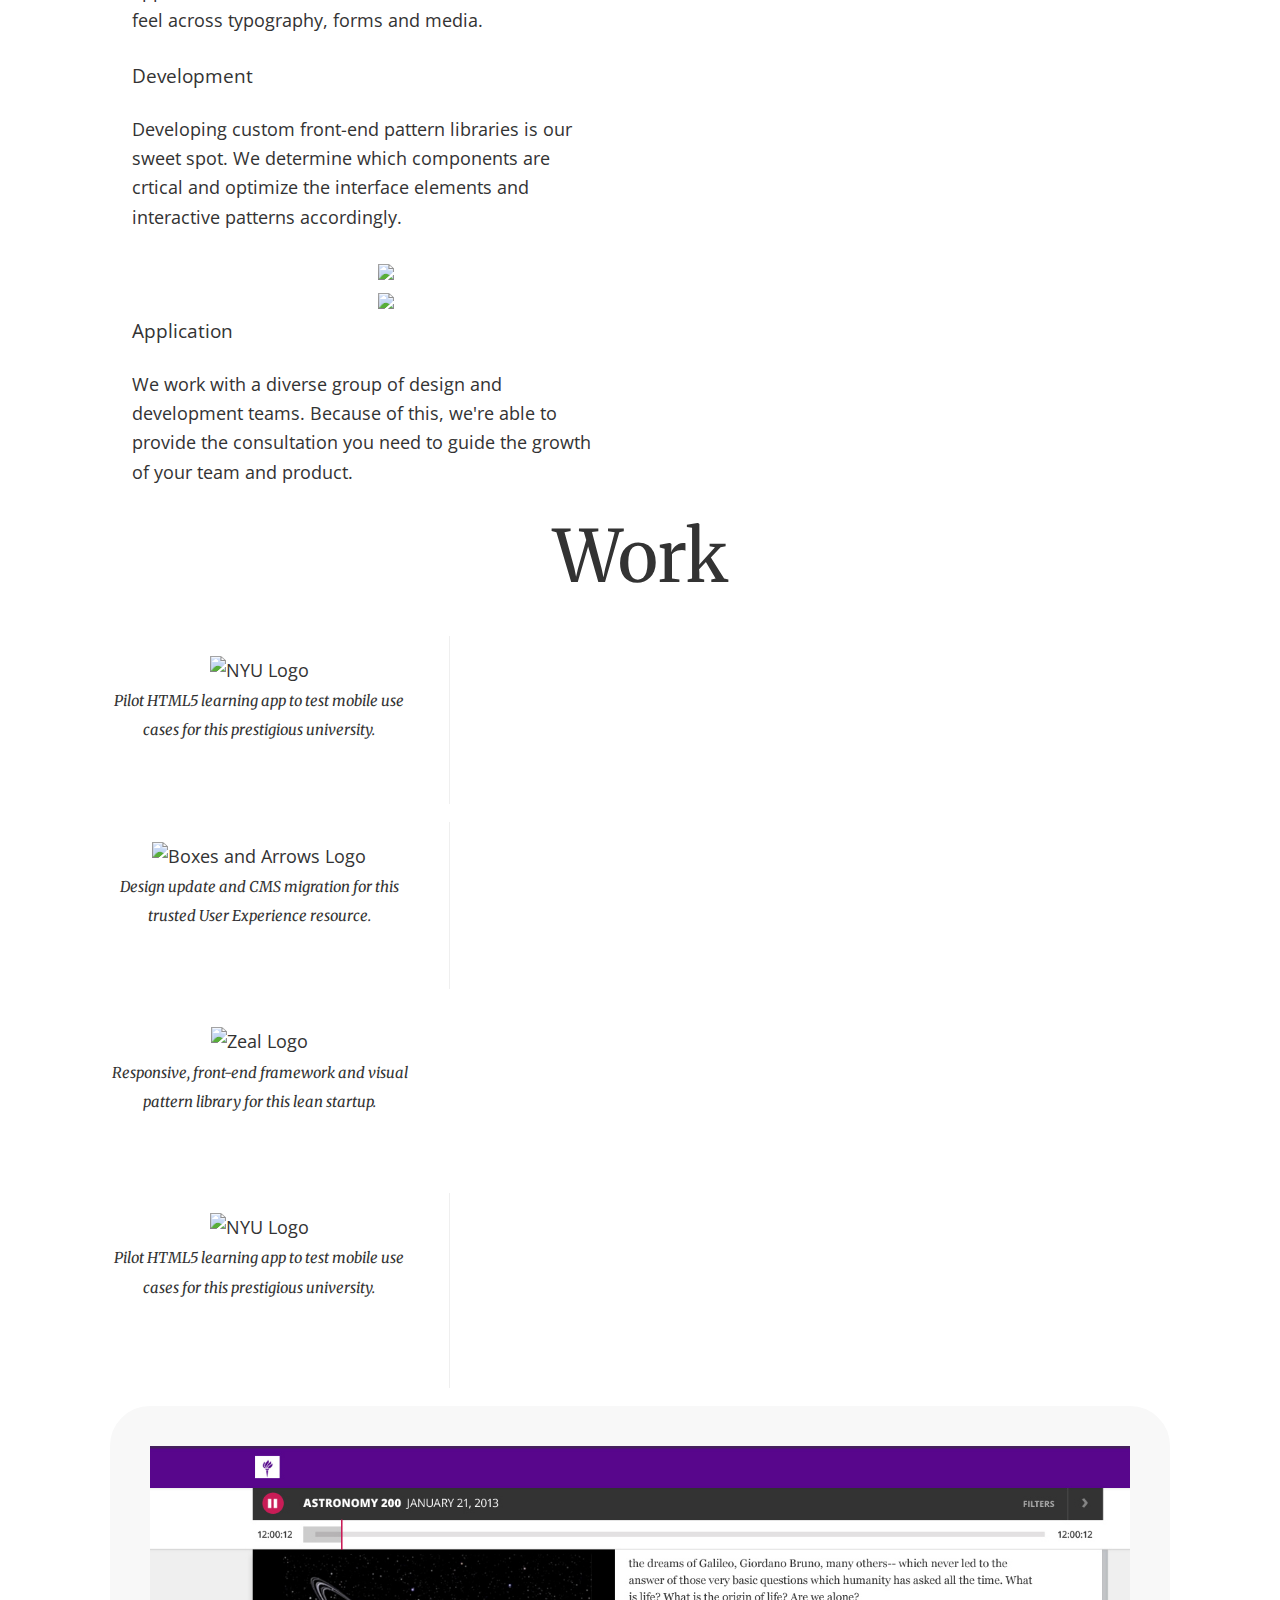
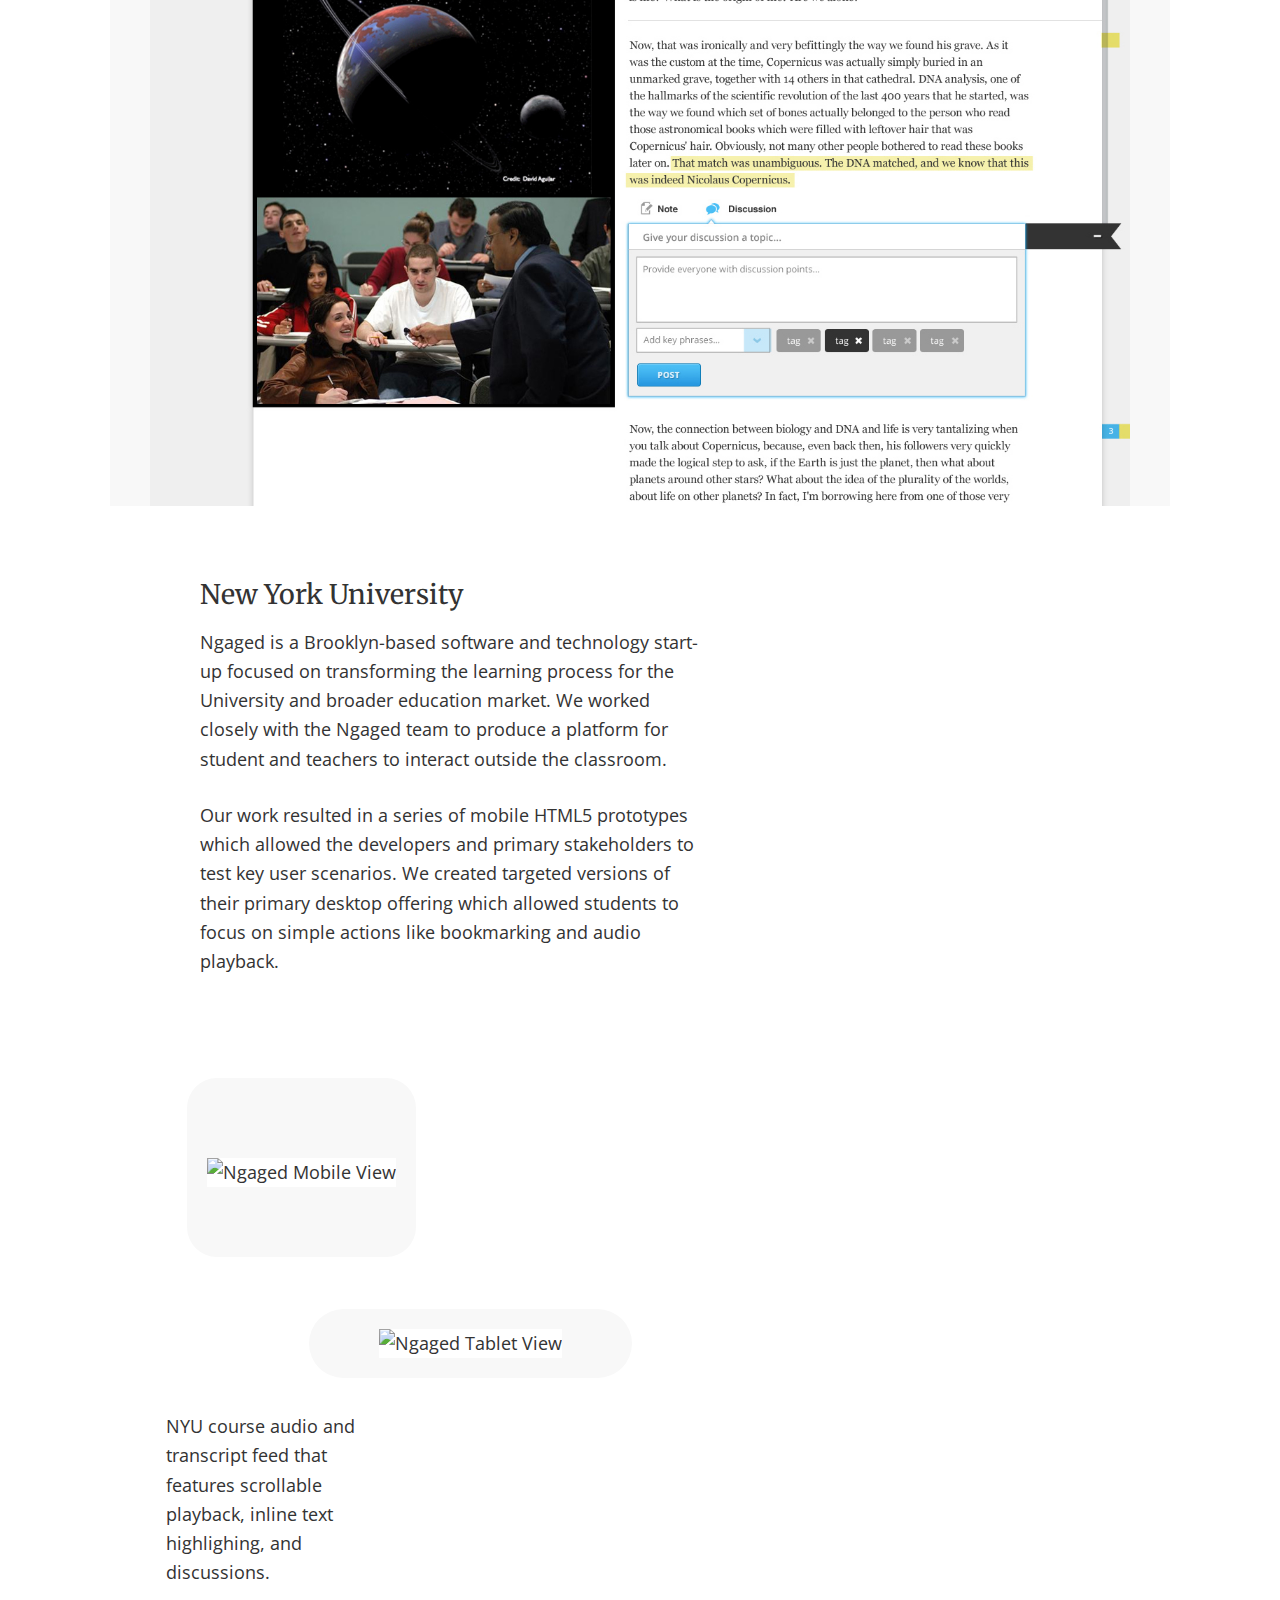
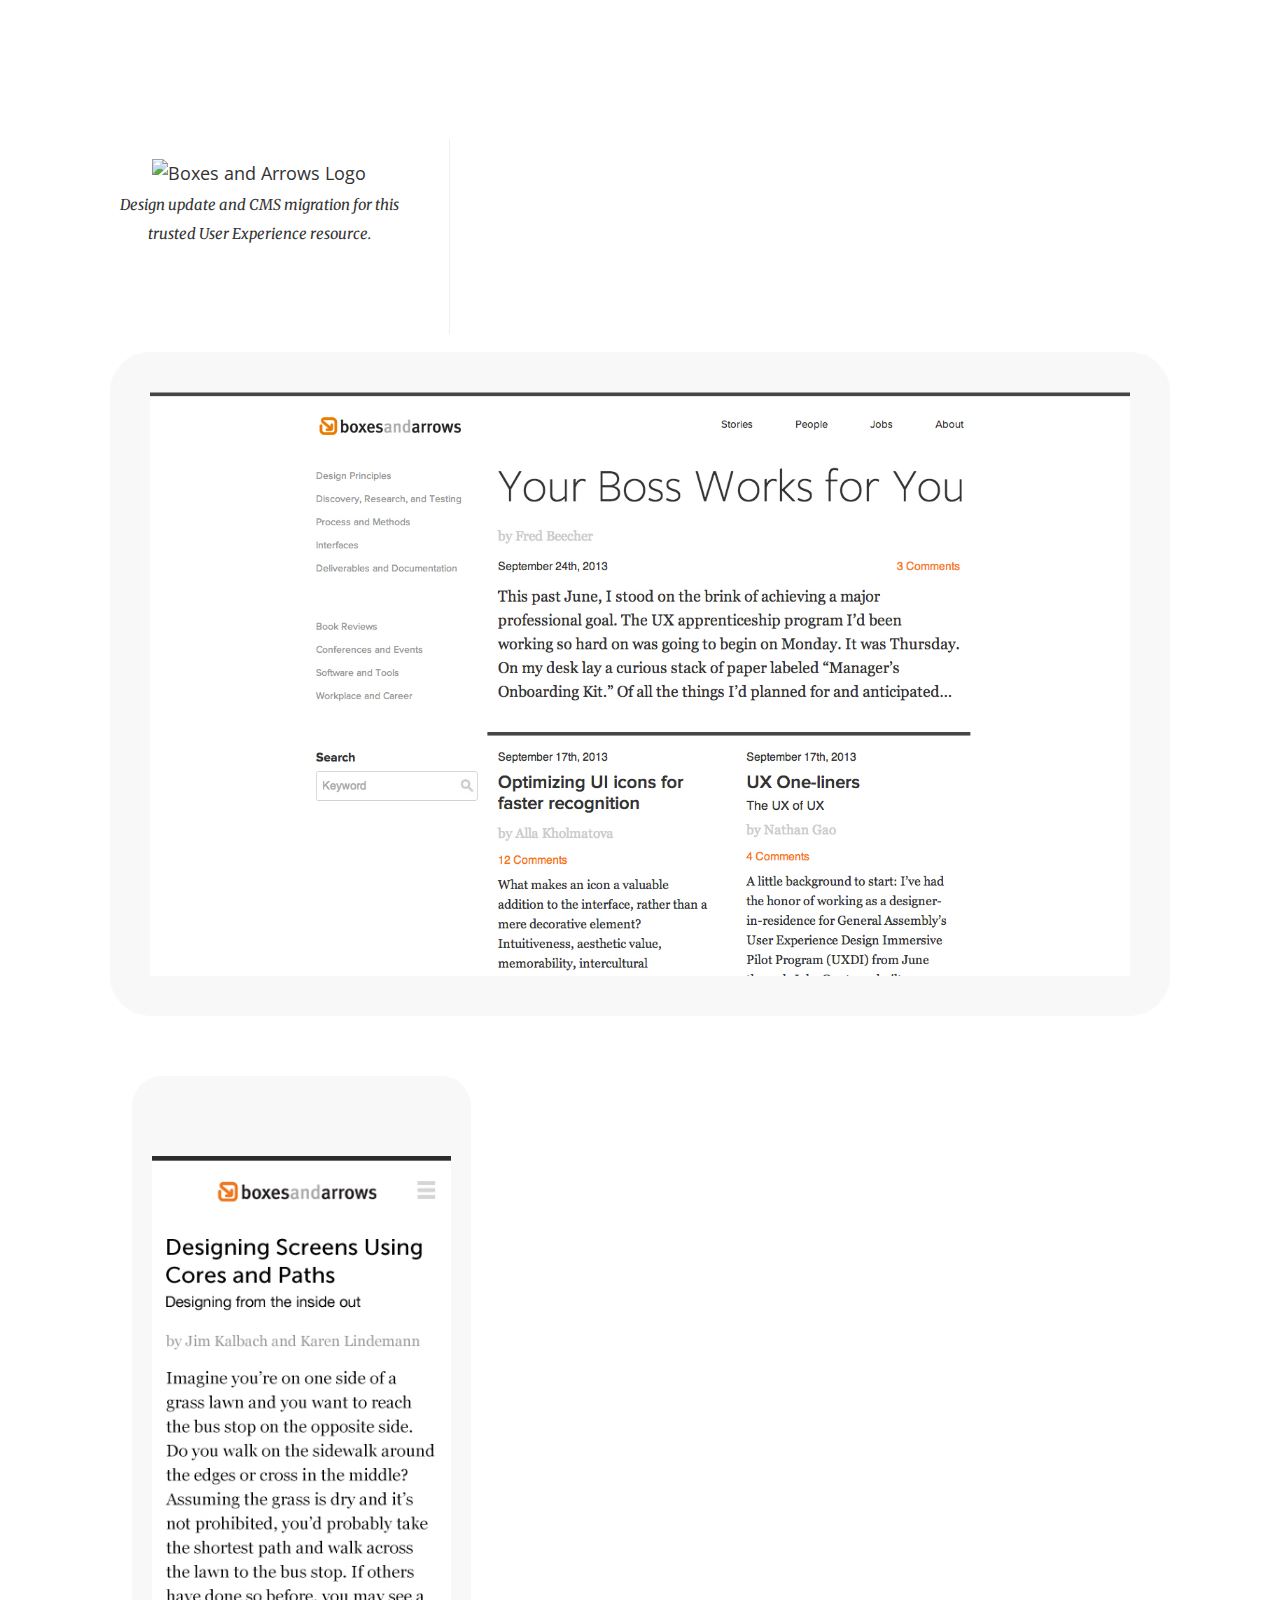
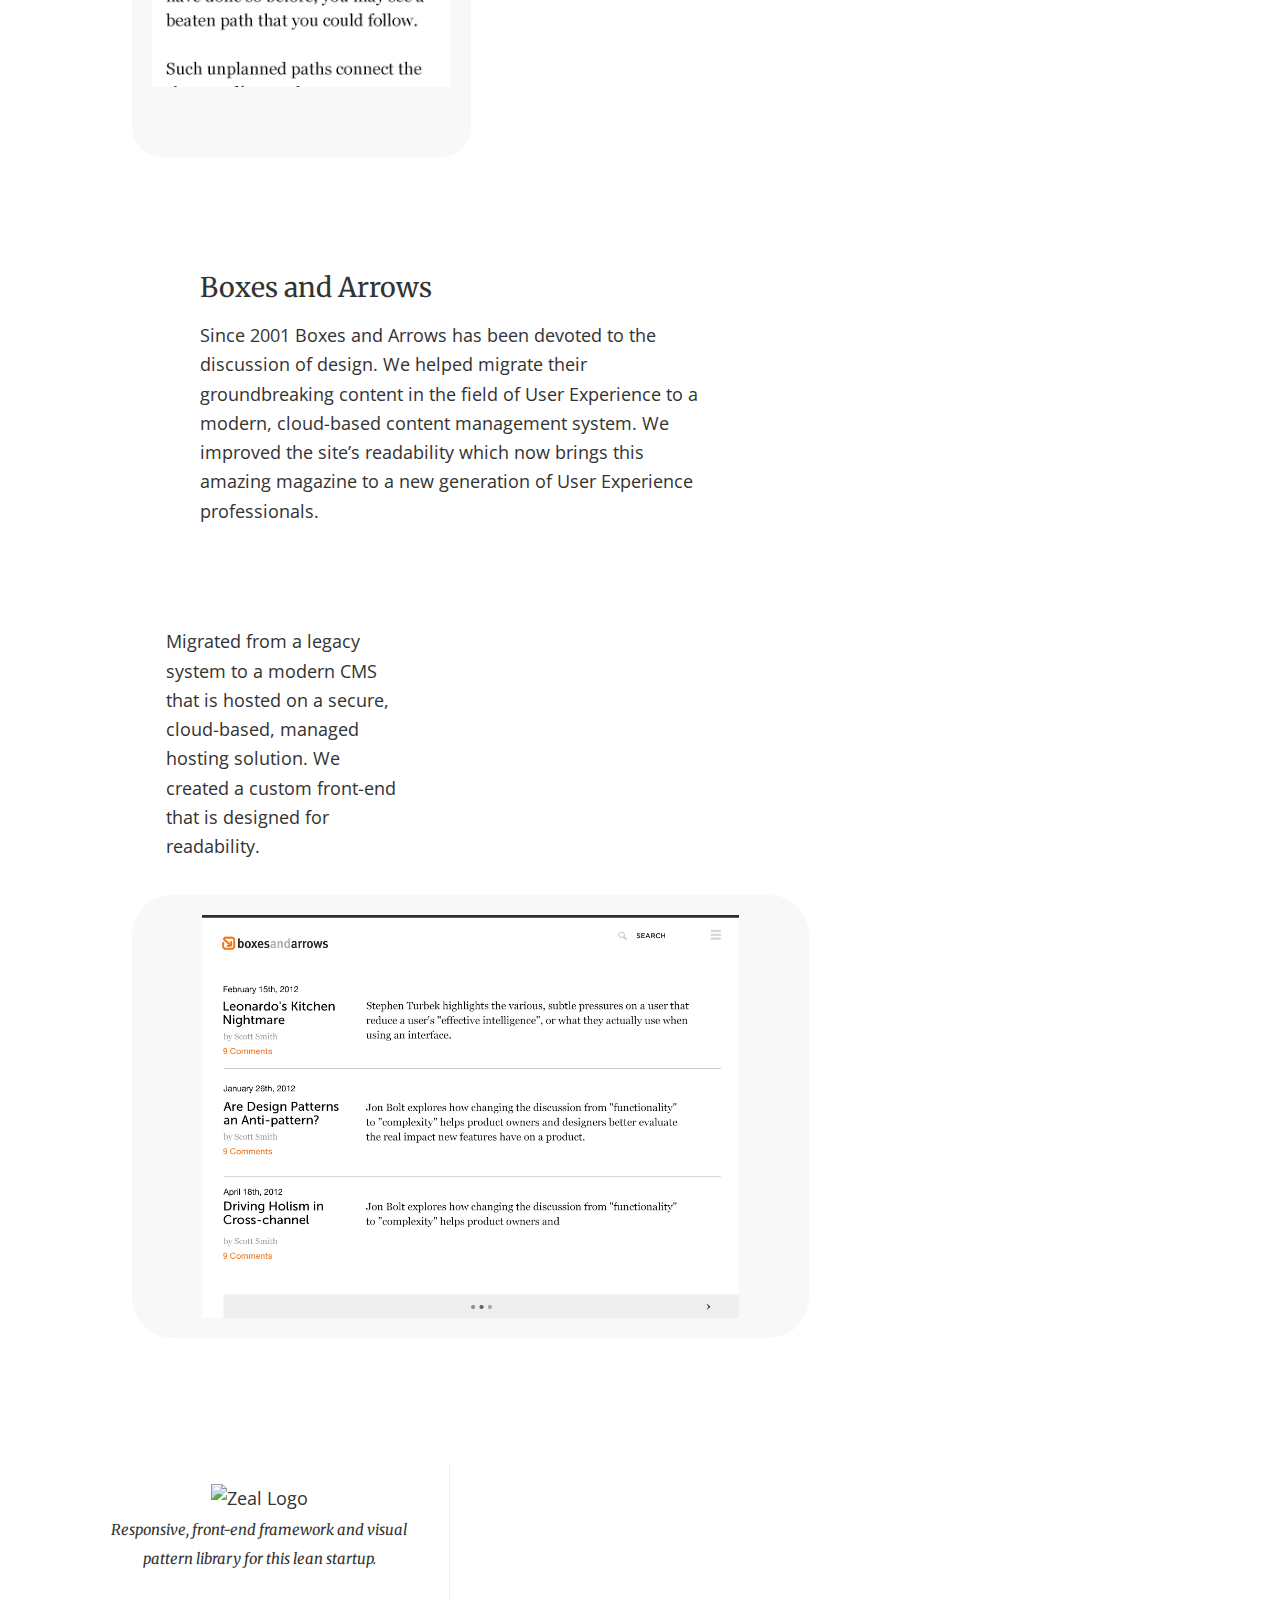
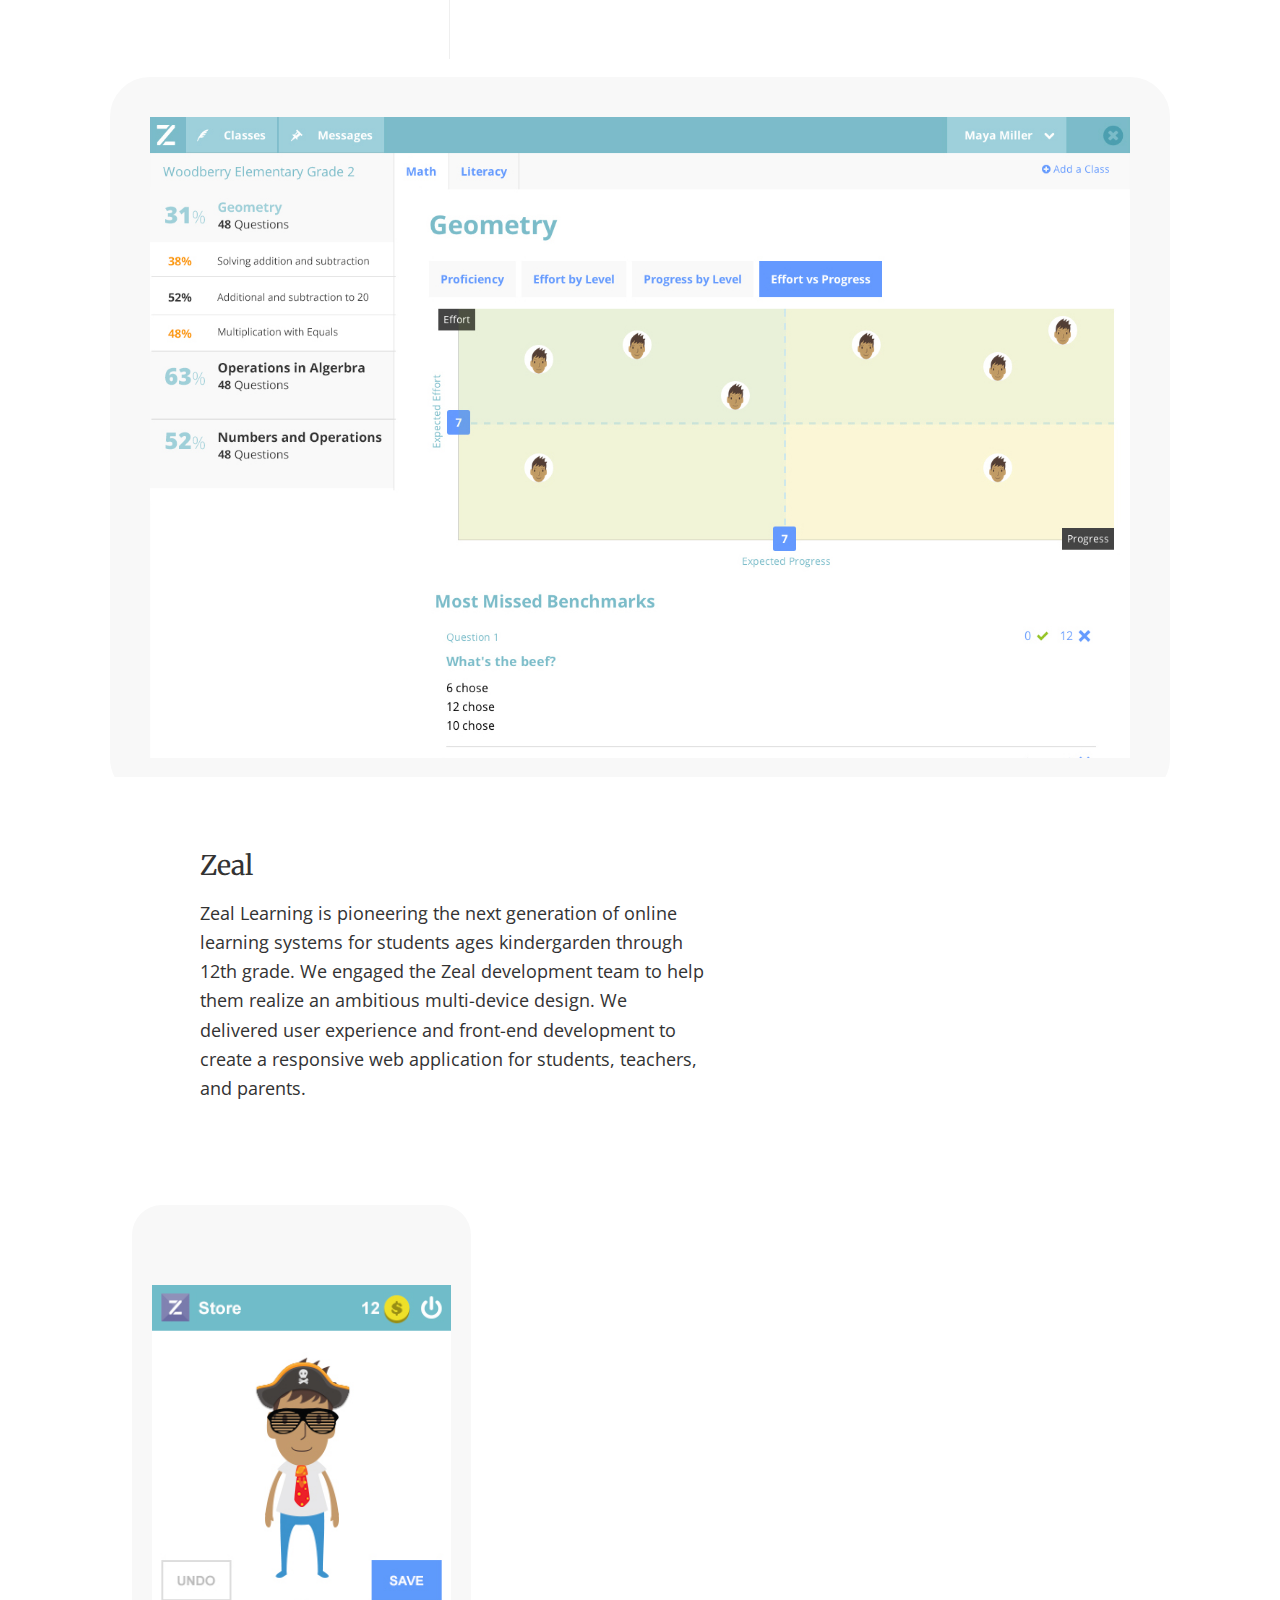
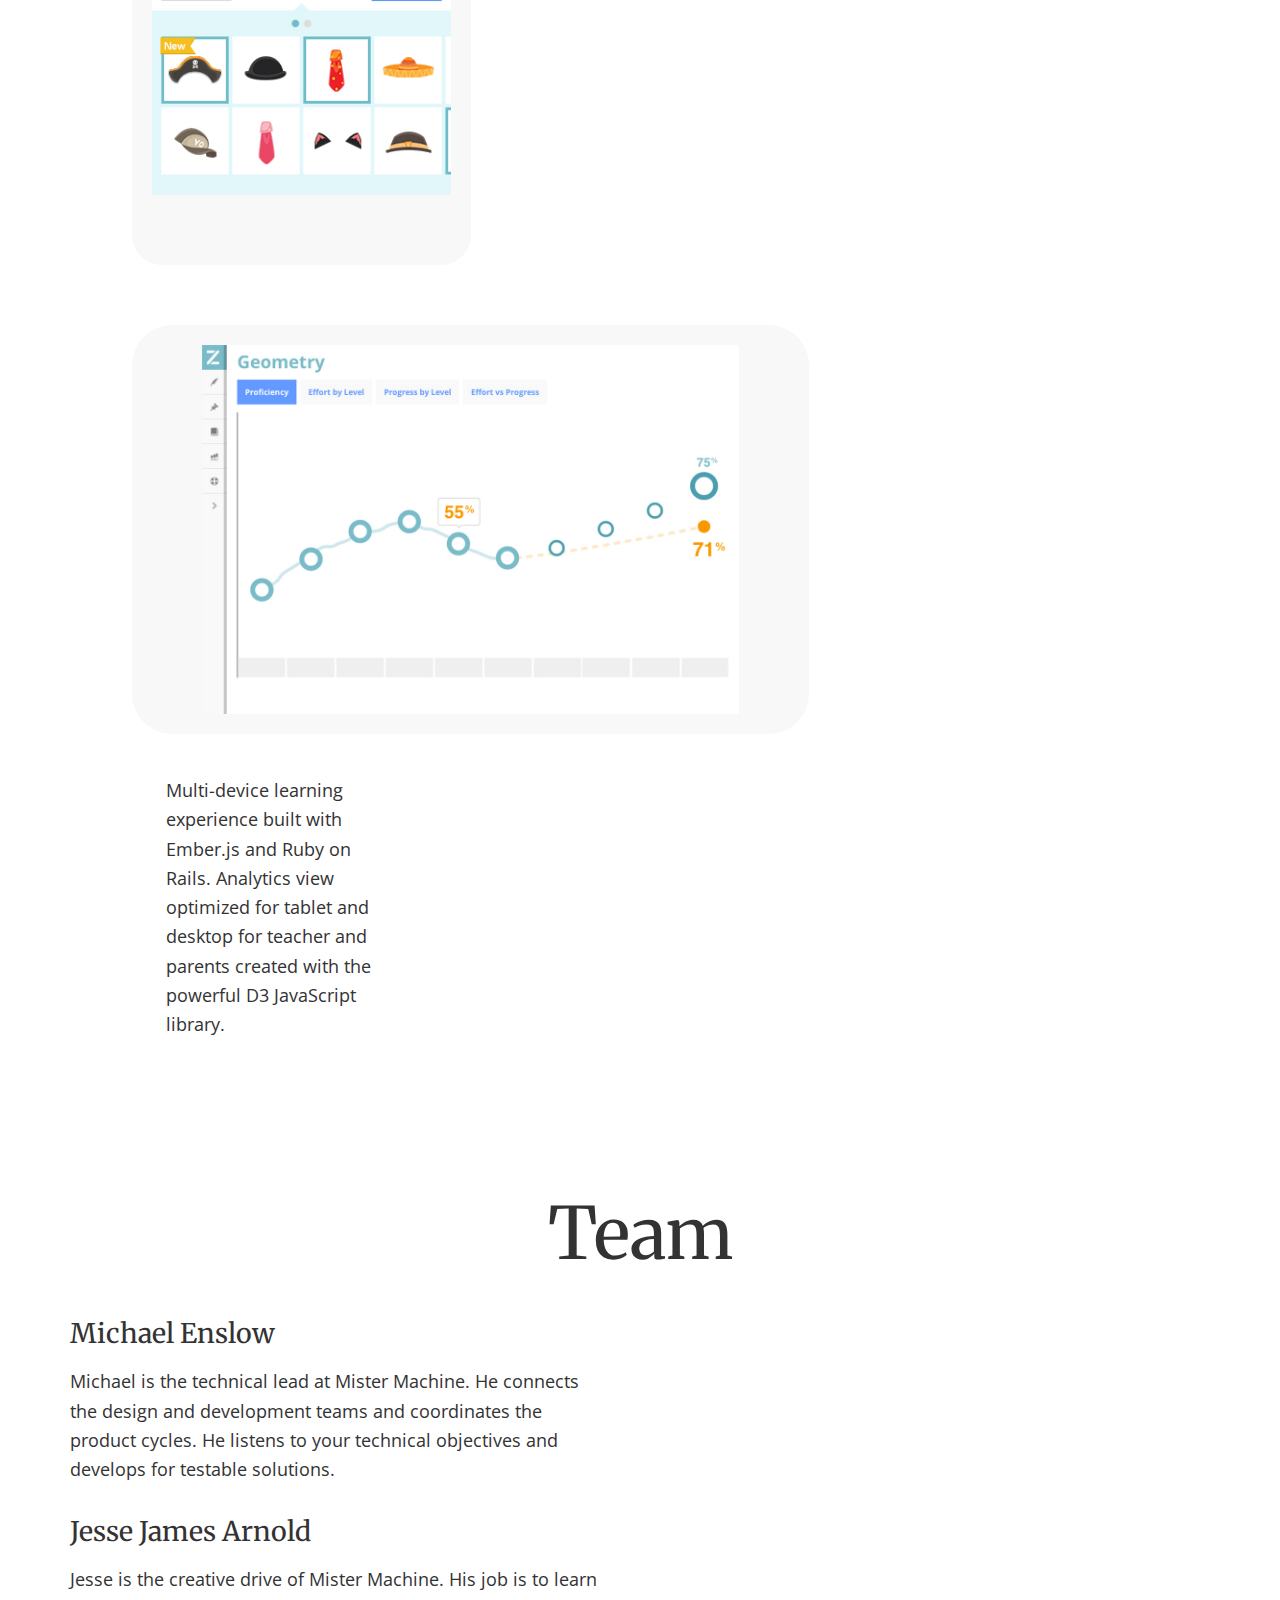
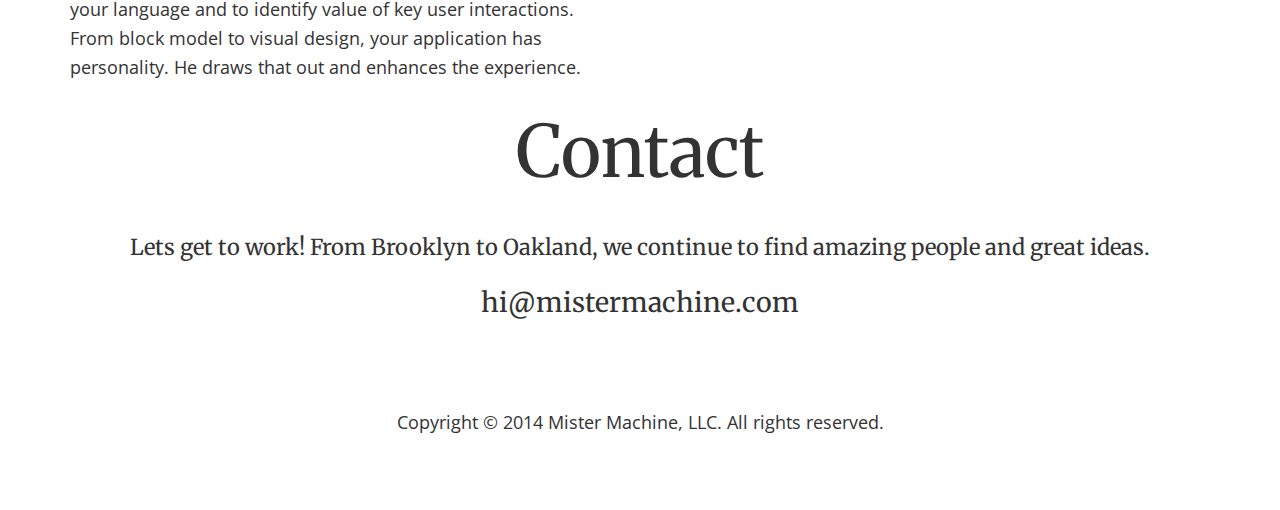
==== commit 3bb48301: "updated copyright date, spacing, and anchor links" ====
--- a/index.html
+++ b/index.html
@@ -6,129 +6,253 @@
   <meta charset="utf-8">
   <meta name="viewport" content="width=device-width" />
 
-  <title>Mister Machine : Design with Code</title>
+  <title>Mister Machine. Design with Code.</title>
   <link type="text/css" rel="stylesheet" href="assets/stylesheets/application.css" />
-
-  <script type="text/javascript" src="//use.typekit.net/uhz8obo.js"></script>
-  <script type="text/javascript">try{Typekit.load();}catch(e){}</script>
-
   <link rel="stylesheet" type="text/css" href="//cloud.typography.com/7282032/671482/css/fonts.css" />
 
 </head>
 
 <body>
 
-  <section class="panel cyan bg-logo">
-    <div class="container">
-      <header>
-        <h2 class="logo">Mister Machine</h2>
-        <h1>Design with Code</h1>
-        <h3>We build responsive web products for a growing community of clients. Our solutions are elegant, fast and secure. We're here to serve you.</h3>
-      </header>
-    </div>
-  </section>
-
-  <section class="panel bg-dots">
-    <div class="container">
+  <section class="hero primary bg-logo">
+    <div class="row">
+      <header class="control row">
+        <h1 class="beta normal medium-left logo">Mister Machine</h1>
+        <nav class="right" role="navigation">
+          <ul class="">
+            <li><a title="Learn about our process" href="#process">Process</a></li>
+            <li><a title="Services we offer" href="#service">Services</a></li>
+            <li><a title="View our work" href="#work">Work</a></li>
+            <li><a title="Contact us" href="#contact">Contact</a></li>
+          </ul>
+        </nav>
+        </header>
+       
+        <h2 class="alpha center">Design with Code</h2>
+        <h3 class="gamma normal center">We build responsive web products for a growing community of clients. Our solutions are elegant, fast and secure. We're here to serve you.</h3>
+    </div> 
+  </section>
+
+  <section class="secondary show-medium">
+    <div class="row">
+      <ul class="center">
+        <li class="column size1of3">Plan</li>
+        <li class="column size1of3">Build</li>
+        <li class="column size1of3">Learn</li>
+      </ul>
+    </div> 
+  </section>
+
+  <section class="process row">
     <header>
-      <h1>Our Process</h1>
+      <h1 class="center">Our Process</h1>
     </header>
-    <article class="silo unit size1of3">
-      <h2>Plan</h2>
-      <p>
-      We listen to you, we understand your 
-      goals, and we create a user experience without friction.
-      </p>
+ 
+    <article class="silo row">
+      <div class="column size1of2">
+        <h2 class="delta sans">Plan</h2>
+        <p>We listen to you, we understand your goals, and we create a user experience without friction.
+        </p>
+      </div>
+      <figure class="column size1of2 medium-right">
+        <img src="img/process-plan.png" />
+      </figure>
     </article>
-
-    <article class="silo unit size1of3">
-      <h2>Build</h2>
-      <p>
-      Your code is developed iteratively. As your business evolves we continue 
-      to satisfy your objectives.
-      </p>
+      
+    <article class="silo row">
+       <figure class="column size1of2">
+         <img src="img/process-build.png" class="medium-right" />
+      </figure>
+      
+      <div class="column size1of2">
+        <h2 class="delta sans">Build</h2>
+        <p>Your code is developed iteratively. As your business evolves we continue to satisfy your objectives.</p>
+      </div>
     </article>
     
-    <article class="silo unit size1of3">
-      <h2>Learn</h2>
-      <p>
-      Developing for testable outcomes means making 
-      more informed decisions each product cycle.
-      </p>
+    <article class="silo row">
+    
+      <div class="column size1of2">
+        <h2 class="delta sans">Learn</h2>
+        <p>Developing for testable outcomes means making more informed decisions each product cycle.</p>
+      </div>
+      
+      <figure class="column size1of2 medium-right">
+        <img src="img/process-learn.png" />
+      </figure>
+      
     </article>
-    </div>
-  </section>
-
-  <section class="panel dark">
-    <div class="container">
+
+  </section>
+
+  <section class="services secondary">
+    <div class="row">
       <header>
-        <h1>Services</h1>
+        <h1 class="center">Services</h1>
       </header>
-      <section class="unit size1of2">
-
-        <article class="silo">
-          <h2>Usability</h2>
-          <p>
-          All is well and good until someone actually uses your product. We 
-          create testable prototypes, for real people, in order to prove your 
-          hypothesis and make suggestions based on measurable 
-          outcomes.
-          </p>
+
+        <article class="silo row">
+          <div class="column size1of2">
+            <h2 class="delta sans">Usability</h2>
+            <p>
+            All is well and good until someone actually uses your product. We create testable prototypes, for real people, in order to prove your hypothesis and make suggestions based on measurable outcomes.
+            </p>
+          </div>
+          
+          <figure class="column size1of2">
+            <img src="img/service-usability.png" />
+          </figure>
         </article>
 
-        <article class="silo">
-          <h2>Visual</h2>
-          <p>
-          Creation of visual style guides and design patterns for the 
-          application. We focus on mobile-first design. We dial in variables 
-          and confirm look and feel across typography, forms and media.
-          </p>
+        <article class="silo row">
+          <figure class="column size1of2">
+            <img src="img/service-visuals.png" />
+          </figure>
+          
+          <div class="column size1of2 right">
+            <h2 class="delta sans">Visuals</h2>
+            <p>
+            We focus on designing for mobile first by creating visual style guides and design patterns for your application. We dial in variables and confirm look and feel across typography, forms and media.
+            </p>
+          </div>
         </article>
 
-      </section>
-
-      <section class="unit size1of2">
-
-        <article class="silo">
-          <h2>Development</h2>
-          <p>
-          We're focused on developing custom front-end pattern libraries. We 
-          determine which components are crtical and optimize the interface 
-          elements accordingly. These include visual style guides and 
-          interactive patterns.
-          </p>
+        <article class="silo row">
+          <div class="column size1of2">
+            <h2 class="delta sans">Development</h2>
+            <p>
+            Developing custom front-end pattern libraries is our sweet spot. We determine which components are crtical and optimize the interface elements and interactive patterns accordingly.
+            </p>
+          </div>
+          
+          <figure class="column size1of2">
+            <img src="img/service-development.png" />
+          </figure>
         </article>
 
-        <article class="silo">
-          <h2>Application</h2>
-          <p>
-          We've work with a diverse group of design and development teams.
-          Because of this, we're able to provide the consultation you need to 
-          guide the growth of your team and product.
-          </p>
+        <article class="silo row">
+          <figure class="column size1of2">
+            <img src="img/service-application.png" />
+          </figure>
+          
+          <div class="column size1of2 right">
+            <h2 class="delta sans">Application</h2>
+            <p>We work with a diverse group of design and development teams. Because of this, we're able to provide the consultation you need to guide the growth of your team and product.
+            </p>
+          </div>
         </article>
 
-      </section>
-    </div>
-  </section>
-
-  <section class="work panel full-width overflow">
-
-    <header class="container overflow">
-      <h1 class="tab-center">Work</h1>
-
-      <nav class="silo unit size1of3">
+      </div>
+
+  </section>
+
+  <section class="work full-width overflow">
+
+    <header class="row">
+      <h1 class="center">Work</h1>
+      
+      <nav class="silo column size1of3 center hide-base">
         <a title="Ngaged Case Study" href="#ngaged">
           <img src="img/nyu-logo.png" alt="NYU Logo">
           <h2 class="image hide">New York University</h2>
           <p>
-          <em class="serif">Pilot HTML5 learning app to test mobile use 
-          cases for this prestigious university. </em>
+          <em class="serif">Pilot HTML5 learning app to test mobile use cases for this prestigious university. </em>
           </p>
         </a>
       </nav>
 
-      <nav class="silo unit size1of3">
+      <nav class="silo column size1of3 center hide-base">
+        <a title="Boxes and Arrows Case Study" href="#boxesandarrows">
+          <img src="img/boxes-logo.png" alt="Boxes and Arrows Logo">
+          <h2 class="image hide">Boxes and Arrows</h2>
+          <p>
+          <em class="serif">Design update and CMS migration for this trusted User Experience resource.</em>
+          </p>
+        </a>
+      </nav>
+
+      <nav class="silo column size1of3 center hide-base">
+        <a title="Zeal Case Study" href="#zeal"> 
+          <img src="img/zeal-logo.png" alt="Zeal Logo">
+          <h2 class="image hide">Zeal</h2>
+          <p>
+          <em class="serif">Responsive, front-end framework and visual pattern library for this lean startup.</em>
+          </p>
+        </a>
+      </nav>
+    </header>
+
+    <section class="row row-wide">
+
+      <article class="silo overflow">
+        
+        <nav class="silo column size1of3 hide-small">
+          <a title="Ngaged Case Study" href="#ngaged">
+            <img src="img/nyu-logo.png" alt="NYU Logo">
+            <h2 class="image hide">New York University</h2>
+            <p>
+            <em class="serif">Pilot HTML5 learning app to test mobile use cases for this prestigious university. </em>
+            </p>
+          </a>
+        </nav>
+          
+        <div class="hero slide">
+          <figure class="device-screen">
+            <img src="img/nyu1.jpg" alt="Ngaged Desktop View">
+          </figure>
+        </div>
+
+        <div class="slide row">
+          <div class="column size2of3 ">
+            <div class="inner-words">
+              <h2 id="ngaged" class="hide-mobile">New York University</h2>
+              <p>
+              Ngaged is a Brooklyn-based software and technology start-up 
+              focused on transforming the learning process for the 
+              University and broader education market. We worked closely 
+              with the Ngaged team to produce a platform for student and 
+              teachers to interact outside the classroom.
+              </p>
+              <p>
+              Our work resulted in a series of mobile HTML5 prototypes which 
+              allowed the developers and primary stakeholders to test key 
+              user scenarios. We created targeted versions of their primary 
+              desktop offering which allowed students to focus on simple 
+              actions like bookmarking and audio playback.
+              </p>
+            </div>
+          </div>
+
+          <div class="column size1of3 ">
+            <div class="inner-fig push">
+            <figure class="device-mobile">
+              <img src="img/nyu2.jpg" alt="Ngaged Mobile View">
+            </figure>
+            </div>
+          </div>
+        </div>
+
+        <div class="slide row">
+          <div class="column size2of3">
+            <figure class="device-tablet">
+              <img src="img/nyu3.jpg" alt="Ngaged Tablet View">
+            </figure>
+          </div>
+
+          <div class="column size1of3">
+            <div class="inner-words">
+              <p>
+              NYU course audio and transcript feed that features 
+              scrollable playback, inline text highlighing, and discussions.
+              </p>
+            </div>
+          </div>
+        </div>
+      </article>
+
+      <article class="silo overflow">
+        
+       <nav class="silo column size1of3 hide-small">
         <a title="Boxes and Arrows Case Study" href="#boxesandarrows">
           <img src="img/boxes-logo.png" alt="Boxes and Arrows Logo">
           <h2 class="image hide">Boxes and Arrows</h2>
@@ -138,8 +262,59 @@
           </p>
         </a>
       </nav>
-
-      <nav class="silo unit size1of3">
+        
+        <div class="hero slide">
+          <figure class="device-screen">
+            <img src="img/boxes1.jpg" alt="Boxes and Arrows Desktop View">
+          </figure>
+        </div>
+
+        <div class="slide row">  
+          <div class="column size1of3 ">
+            <div class="inner-fig push">
+              <figure class="device-mobile">
+                <img src="img/boxes2.jpg" alt="Boxes and Arrows Mobile View">
+              </figure>
+            </div>
+          </div> 
+
+          <div class="column size2of3 ">
+            <div class="inner-words">
+              <h2 id="boxesandarrows" class="hide-mobile">Boxes and Arrows</h2>
+              <p>
+              Since 2001 Boxes and Arrows has been devoted to the 
+              discussion of design. We helped migrate their 
+              groundbreaking content in the field of User Experience to a 
+              modern, cloud-based content management system. We improved the 
+              site’s readability which now brings this amazing magazine to a 
+              new generation of User Experience professionals.
+              </p>
+            </div>
+          </div> 
+        </div>
+
+        <div class="slide row">
+          <div class="column size1of3">
+            <div class="inner-words">
+              <p>
+              Migrated from a legacy system to a modern CMS that is hosted on 
+              a secure, cloud-based, managed hosting solution. We created a 
+              custom front-end that is designed for readability.
+              </p>
+            </div>
+          </div>
+
+          <div class="column size2of3">
+            <figure class="device-tablet">
+              <img src="img/boxes3.jpg" alt="Boxes and Arrows Tablet View">
+            </figure>
+          </div>
+        </div>
+      </article>
+
+      <article class="silo overflow">
+        
+        <nav class="silo column size1of3 hide-small">
         <a title="Zeal Case Study" href="#zeal"> 
           <img src="img/zeal-logo.png" alt="Zeal Logo">
           <h2 class="image hide">Zeal</h2>
@@ -149,127 +324,17 @@
           </p>
         </a>
       </nav>
-    </header>
-
-    <section>
-
-      <article class="silo overflow">
-
-        <div class="hero slide">
-          <figure class="device-screen">
-            <img src="img/nyu1.jpg" alt="Ngaged Desktop View">
-          </figure>
-        </div>
-
-        <div class="slide container overflow">
-          <div class="unit size2of3 ">
-            <div class="inner-words">
-              <h2 id="ngaged">New York University</h2>
-              <p>
-              Ngaged is a Brooklyn-based software and technology start-up 
-              focused on transforming the learning process for the 
-              University and broader education market. We worked closely 
-              with the Ngaged team to produce a platform for student and 
-              teachers to interact outside the classroom.
-              </p>
-              <p>
-              Our work resulted in a series of mobile HTML5 prototypes which 
-              allowed the developers and primary stakeholders to test key 
-              user scenarios. We created targeted versions of their primary 
-              desktop offering which allowed students to focus on simple 
-              actions like bookmarking and audio playback.
-              </p>
-            </div>
-          </div>
-
-          <div class="unit size1of3 ">
-            <div class="inner-fig push">
-            <figure class="device-mobile">
-              <img src="img/nyu2.jpg" alt="Ngaged Mobile View">
-            </figure>
-            </div>
-          </div>
-        </div>
-
-        <div class="slide container center">
-          <div class="unit size2of3">
-            <figure class="device-tablet">
-              <img src="img/nyu3.jpg" alt="Ngaged Tablet View">
-            </figure>
-          </div>
-
-          <div class="unit size1of3">
-            <div class="inner-words">
-              <p>
-              NYU course audio and transcript feed that features 
-              scrollable playback, inline text highlighing, and discussions.
-              </p>
-            </div>
-          </div>
-        </div>
-      </article>
-
-      <article class="silo overflow">
-        <div class="hero slide">
-          <figure class="device-screen">
-            <img src="img/boxes1.jpg" alt="Boxes and Arrows Desktop View">
-          </figure>
-        </div>
-
-        <div class="slide container overflow">  
-          <div class="unit size1of3 ">
-            <div class="inner-fig push">
-              <figure class="device-mobile">
-                <img src="img/boxes2.jpg" alt="Boxes and Arrows Mobile View">
-              </figure>
-            </div>
-          </div> 
-
-          <div class="unit size2of3 ">
-            <div class="inner-words">
-              <h2 id="boxesandarrows">Boxes and Arrows</h2>
-              <p>
-              Since 2001 Boxes and Arrows has been devoted to the 
-              discussion of design. We helped migrate their 
-              groundbreaking content in the field of User Experience to a 
-              cloud-based, modern content management system. We improved the 
-              site’s readability which now brings this amazing magazine to a 
-              new generation of User Experience professionals.
-              </p>
-            </div>
-          </div> 
-        </div>
-
-        <div class="slide container center">
-          <div class="unit size1of3">
-            <div class="inner-words">
-              <p>
-              Migrated from a legacy system to a modern CMS that is hosted on 
-              a secure, cloud-based, managed hosting solution. We created a 
-              custom front-end that is designed for readability.
-              </p>
-            </div>
-          </div>
-
-          <div class="unit size2of3">
-            <figure class="device-tablet">
-              <img src="img/boxes3.jpg" alt="Boxes and Arrows Tablet View">
-            </figure>
-          </div>
-        </div>
-      </article>
-
-      <article class="silo overflow">
+        
         <div class="hero slide">
           <figure class="device-screen">
             <img src="img/zeal1.jpg" alt="Zeal Desktop View">
           </figure>
         </div>
 
-        <div class="slide container overflow">
-          <div class="unit size2of3">
-            <div class="inner-words">
-              <h2 id="zeal">Zeal</h2>
+        <div class="slide row">
+          <div class="column size2of3">
+            <div class="inner-words">
+              <h2 id="zeal" class="hide-mobile">Zeal</h2>
               <p>
               Zeal Learning is pioneering the next generation of online 
               learning systems for students ages kindergarden through 12th 
@@ -281,7 +346,7 @@
             </div>
           </div>
 
-          <div class="unit size1of3 ">
+          <div class="column size1of3 ">
             <div class="inner-fig push">
               <figure class="device-mobile">
                 <img src="img/zeal2.jpg" alt="Zeal Mobile View">
@@ -290,14 +355,14 @@
           </div>
         </div>
 
-        <div class="slide container center">
-          <div class="unit size2of3">
+        <div class="slide row">
+          <div class="column size2of3">
             <figure class="device-tablet">
               <img src="img/zeal3.jpg" alt="Zeal Tablet View">
             </figure>
           </div>
 
-          <div class="unit size1of3">
+          <div class="column size1of3">
             <div class="inner-words">
               <p>
               Multi-device learning experience built with Ember.js and Ruby on 
@@ -313,54 +378,53 @@
 
   </section>
 
-  <section class="panel cyan">
-    <div class="container">
+  <section class="primary">
+    <div class="row">
       <header>
-        <h1>Team</h1>
+        <h1 class="center">Team</h1>
       </header>
-      <article class="silo unit size1of2">
+      <article class="silo column size1of2">
         <h2>Michael Enslow</h2>
         <p>
-        Michael is the technical lead at Mister Machine. He connects the team 
-        on a technical level and coordinates the cycles of the project. He 
-        listens to your technical objectives and develops for testable 
+        Michael is the technical lead at Mister Machine. He connects the 
+        design and development teams and coordinates the product cycles. 
+        He listens to your technical objectives and develops for testable 
         solutions.
         </p>
       </article>
-      <article class="silo unit size1of2">
+      <article class="silo column size1of2">
         <h2>Jesse James Arnold</h2>
         <p>
         Jesse is the creative drive of Mister Machine. His job is to learn 
         your language and to identify value of key user interactions. From 
         block model to visual design, your application has personality. He 
-        draws that out and enhances the overall experience.
+        draws that out and enhances the experience.
         </p>
       </article>
     </div>
   </section>
 
-  <section class="panel magenta">
-    <div class="container">
+  <section class="secondary">
+    <div class="row">
       <header>
-        <h1>Contact</h1>
-        <h3>Lets get to work! From Brooklyn to Oakland, we continue to 
+        <h1 class="center">Contact</h1>
+        <h3 class="center">Lets get to work! From Brooklyn to Oakland, we continue to 
         find amazing people and great ideas.</h3>
-        <h2><a href="mailto:hi@mistermachine.com">hi@mistermachine.com</a></h2>
+        <h2 class="center"><a href="mailto:hi@mistermachine.com">hi@mistermachine.com</a></h2>
       </header>
     </div>
   </section>
 
-  <footer class="panel magenta">
+  <footer class="panel secondary">
     <div class="container center">
-    <p>Copyright &copy; 2013 Mister Machine, LLC. All rights reserved.</p>
+    <p class="small">Copyright &copy; 2014 Mister Machine, LLC. All rights reserved.</p>
     </div>
   </footer>
 
   <script type="text/javascript">
 
     var _gaq = _gaq || [];
-    //_gaq.push(['_setAccount', 'UA-19518441-1']);
-    _gaq.push(['_setAccount', 'UA-XXXXXXXX-1']);
+    _gaq.push(['_setAccount', 'UA-19518441-1']);
     _gaq.push(['_trackPageview']);
 
     (function() {
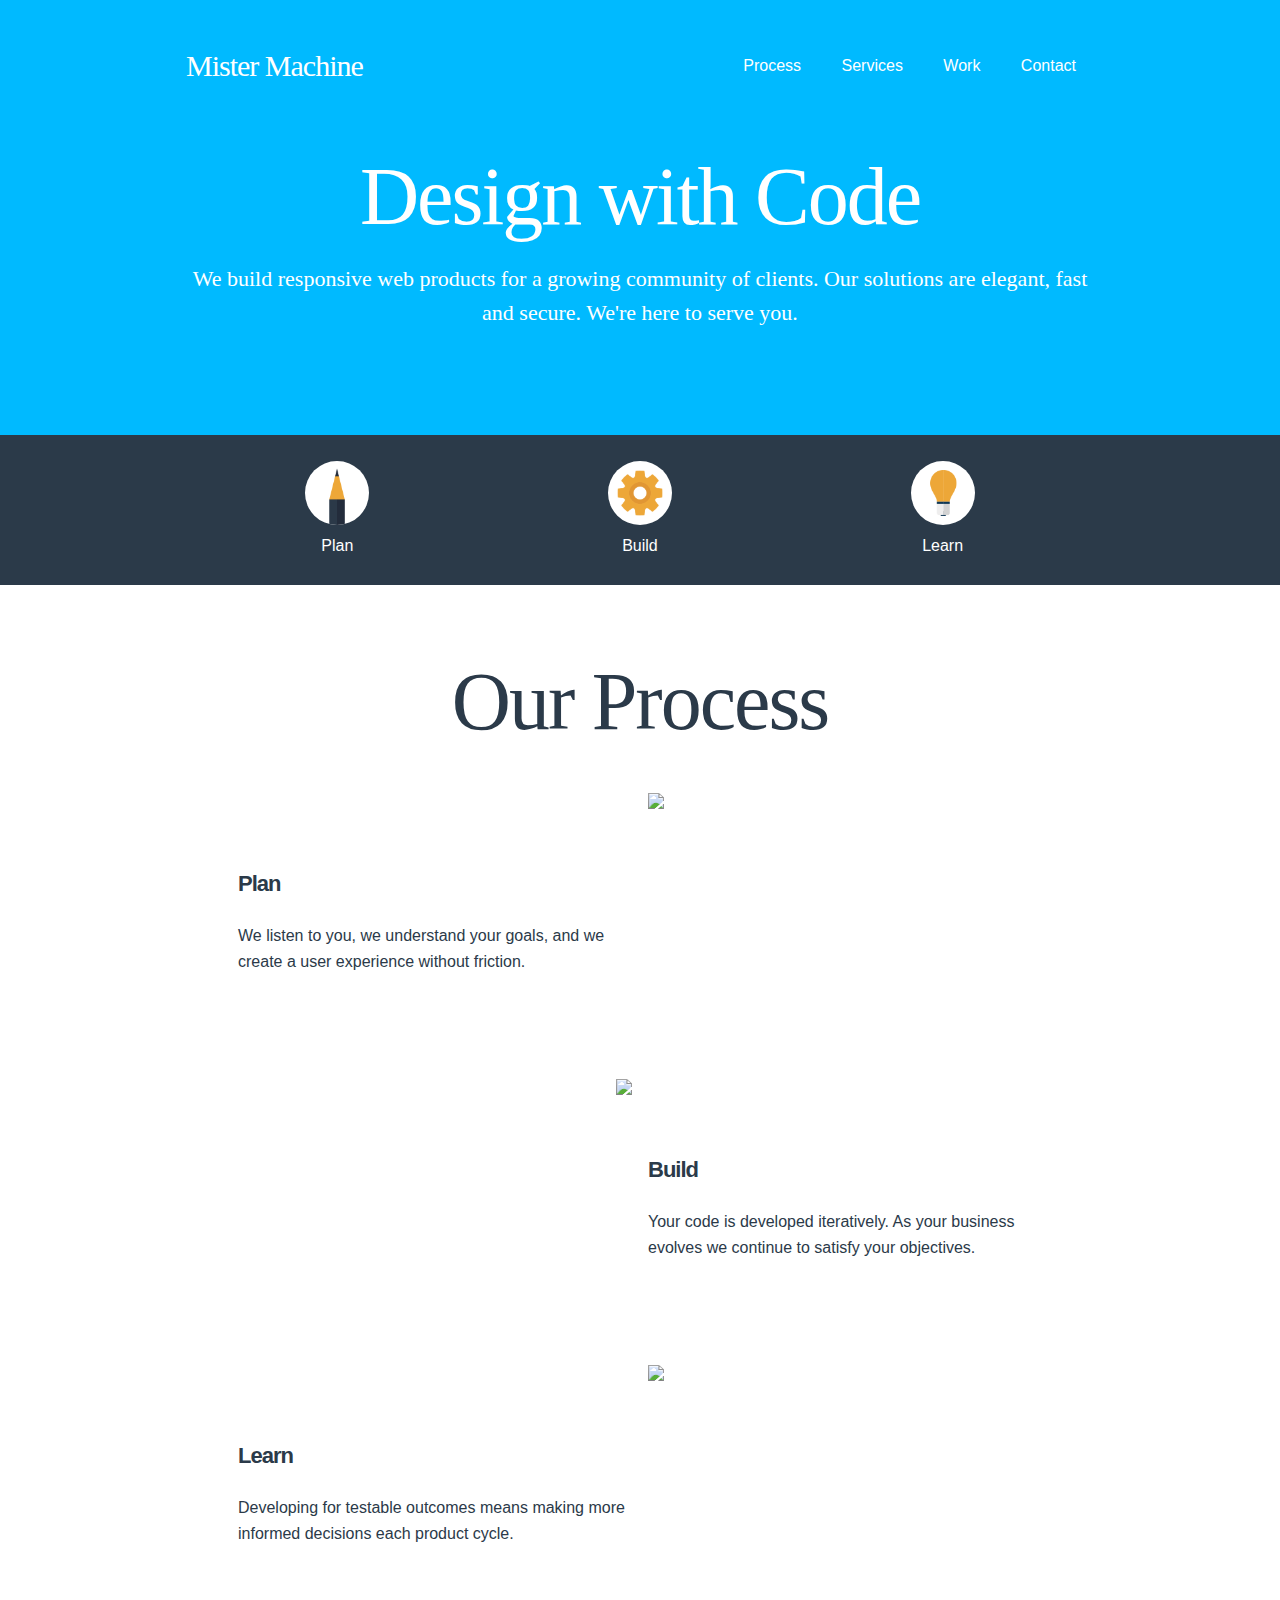
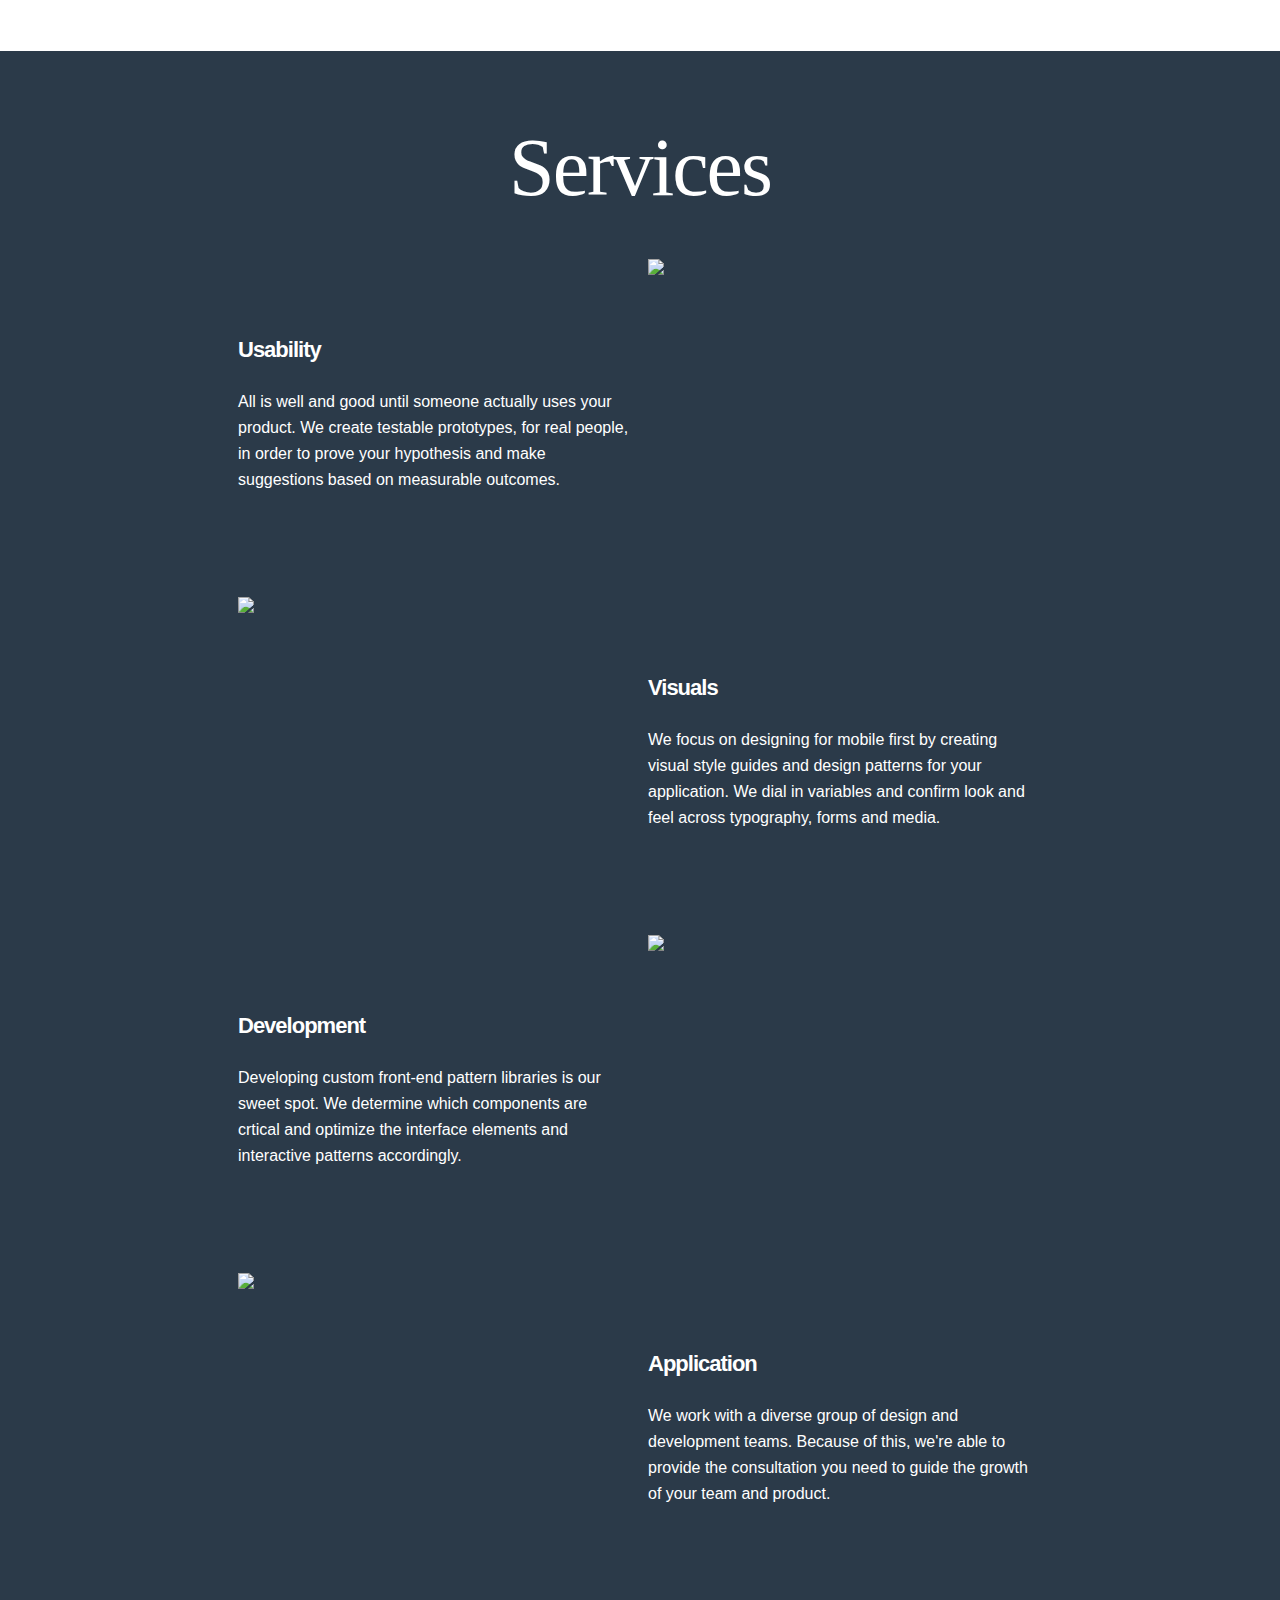
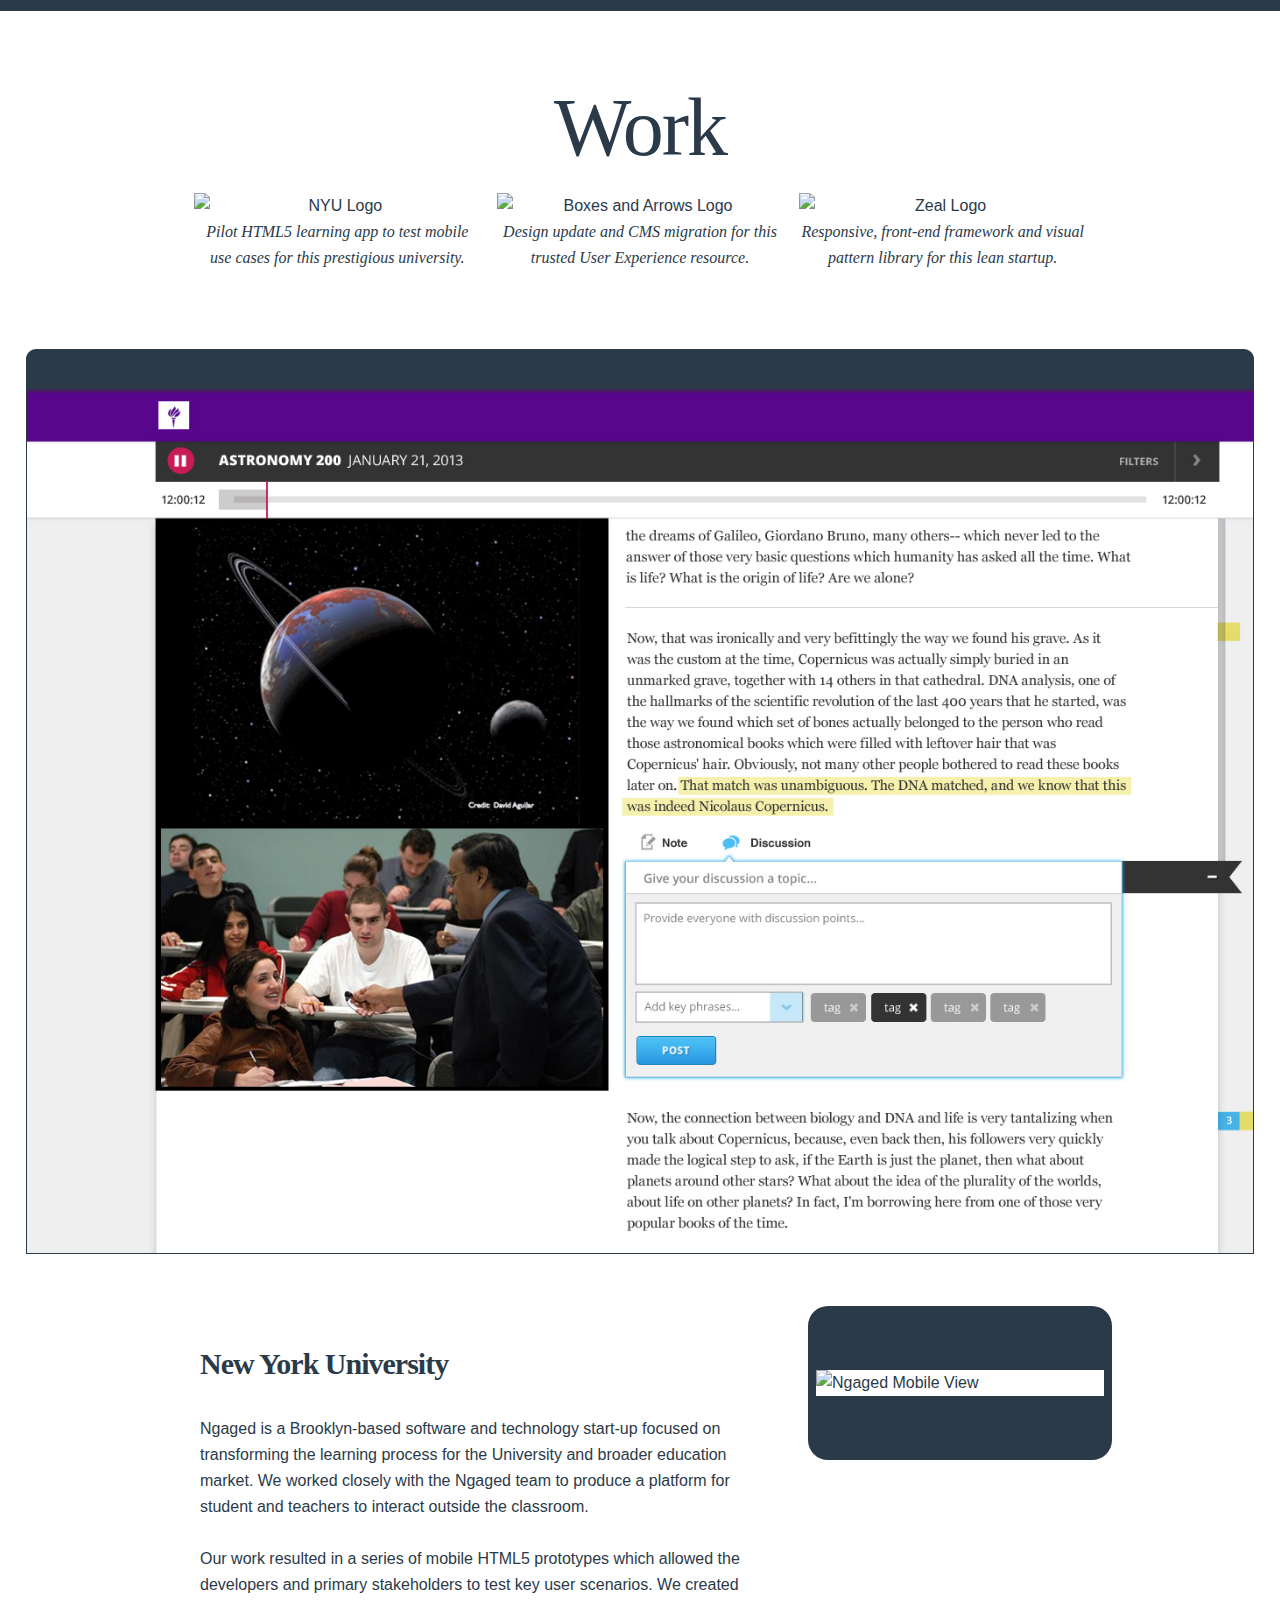
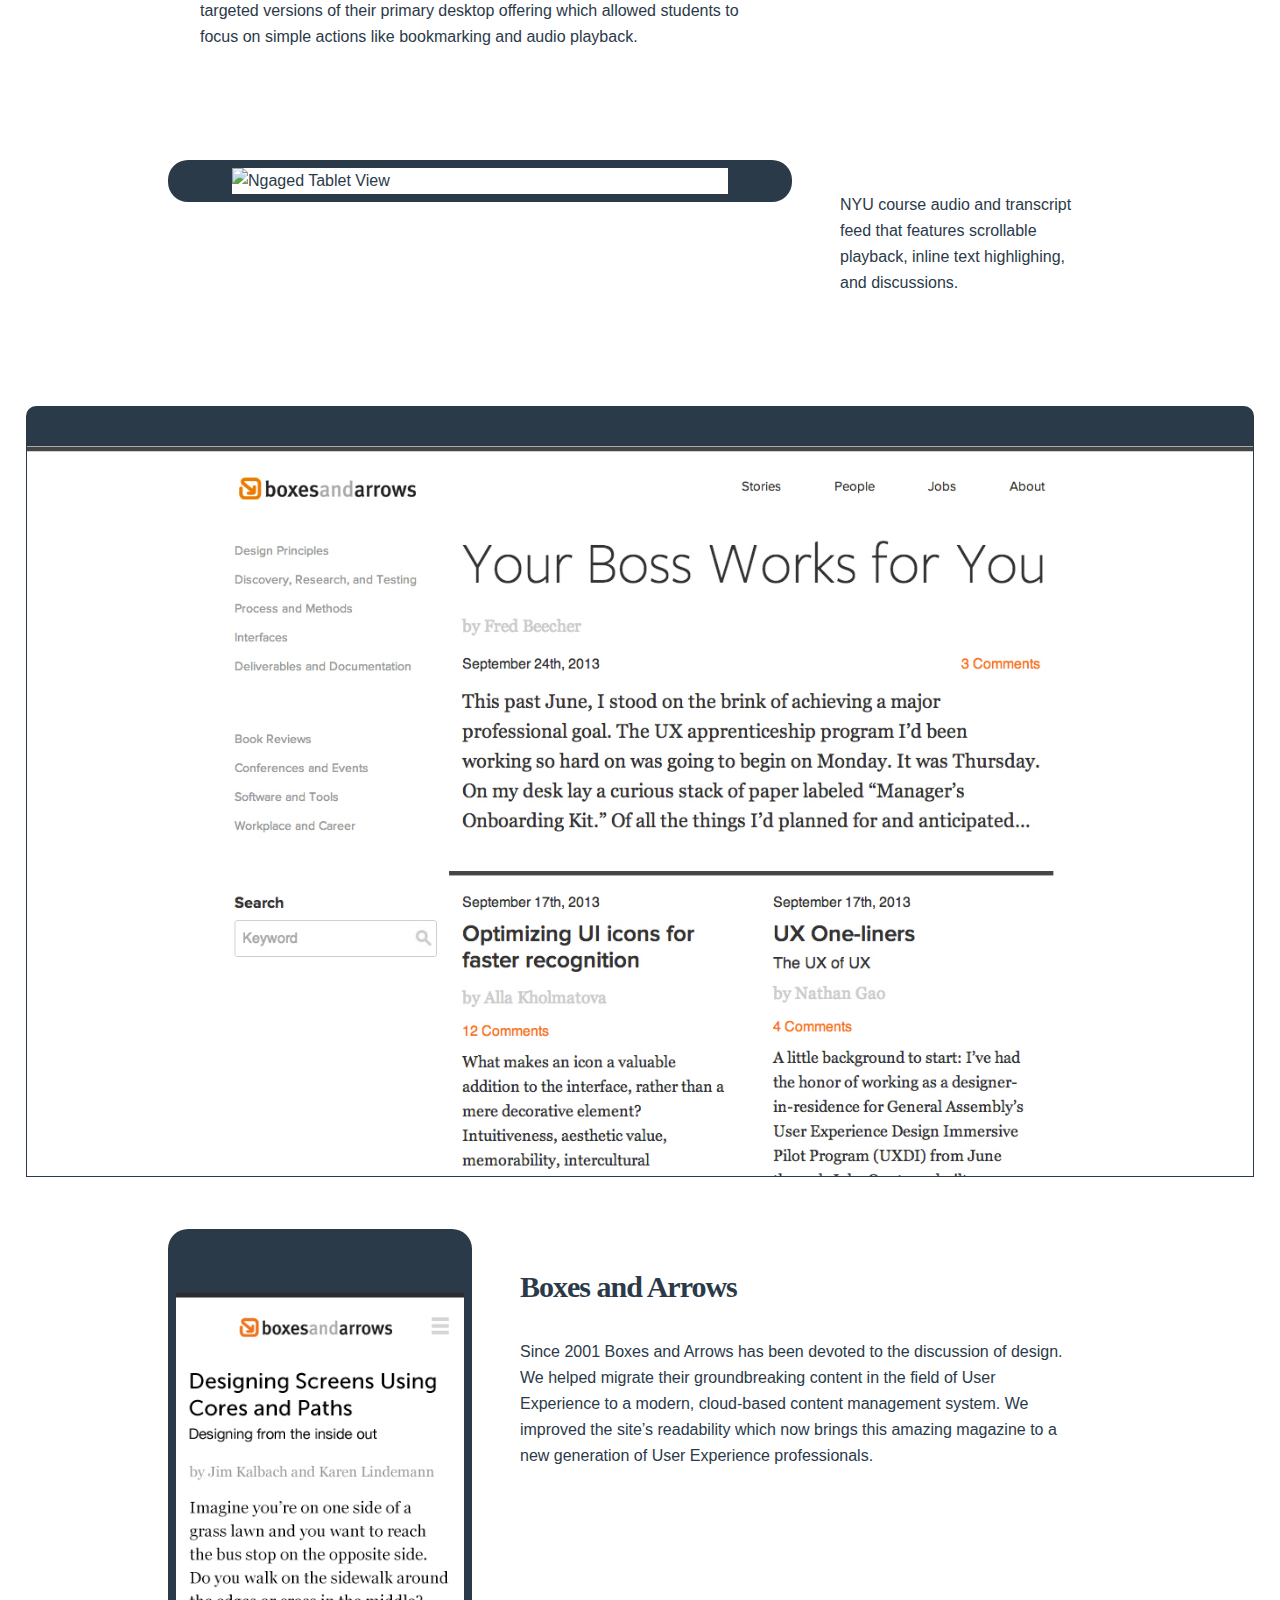
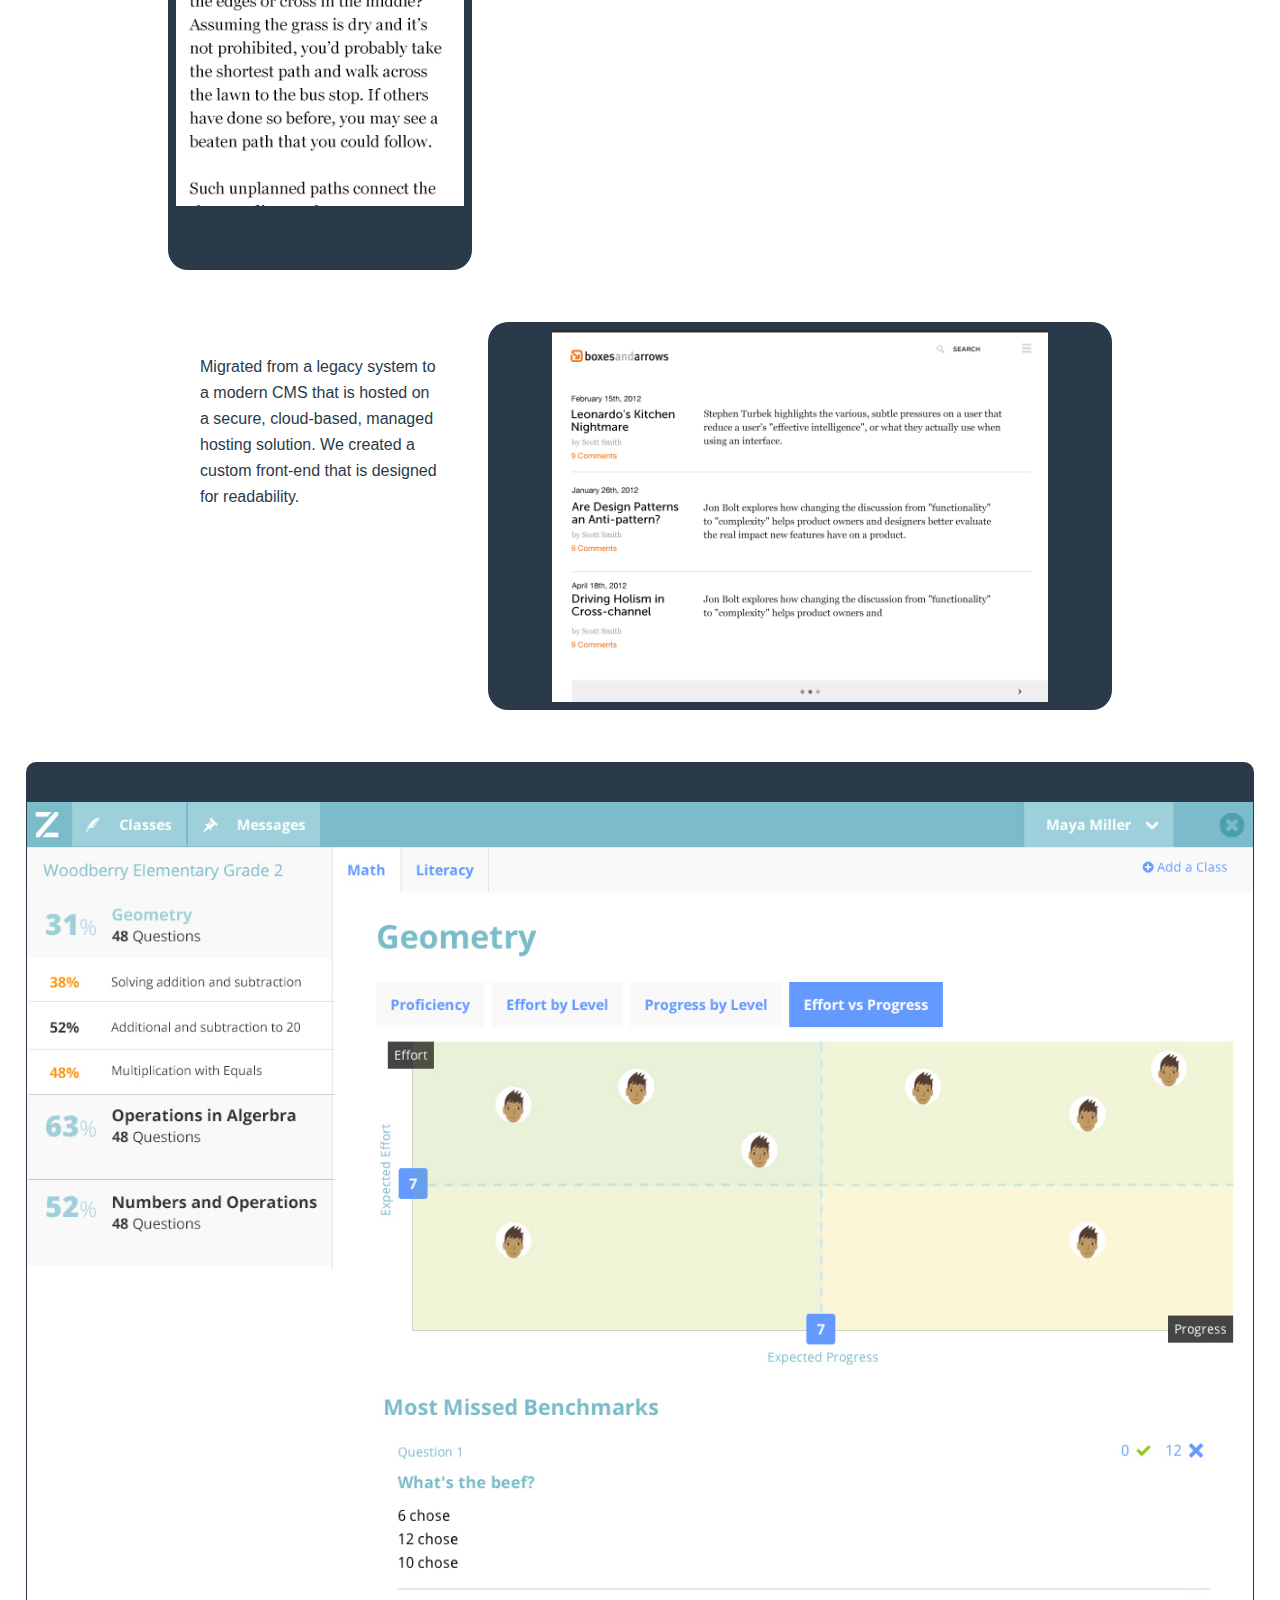
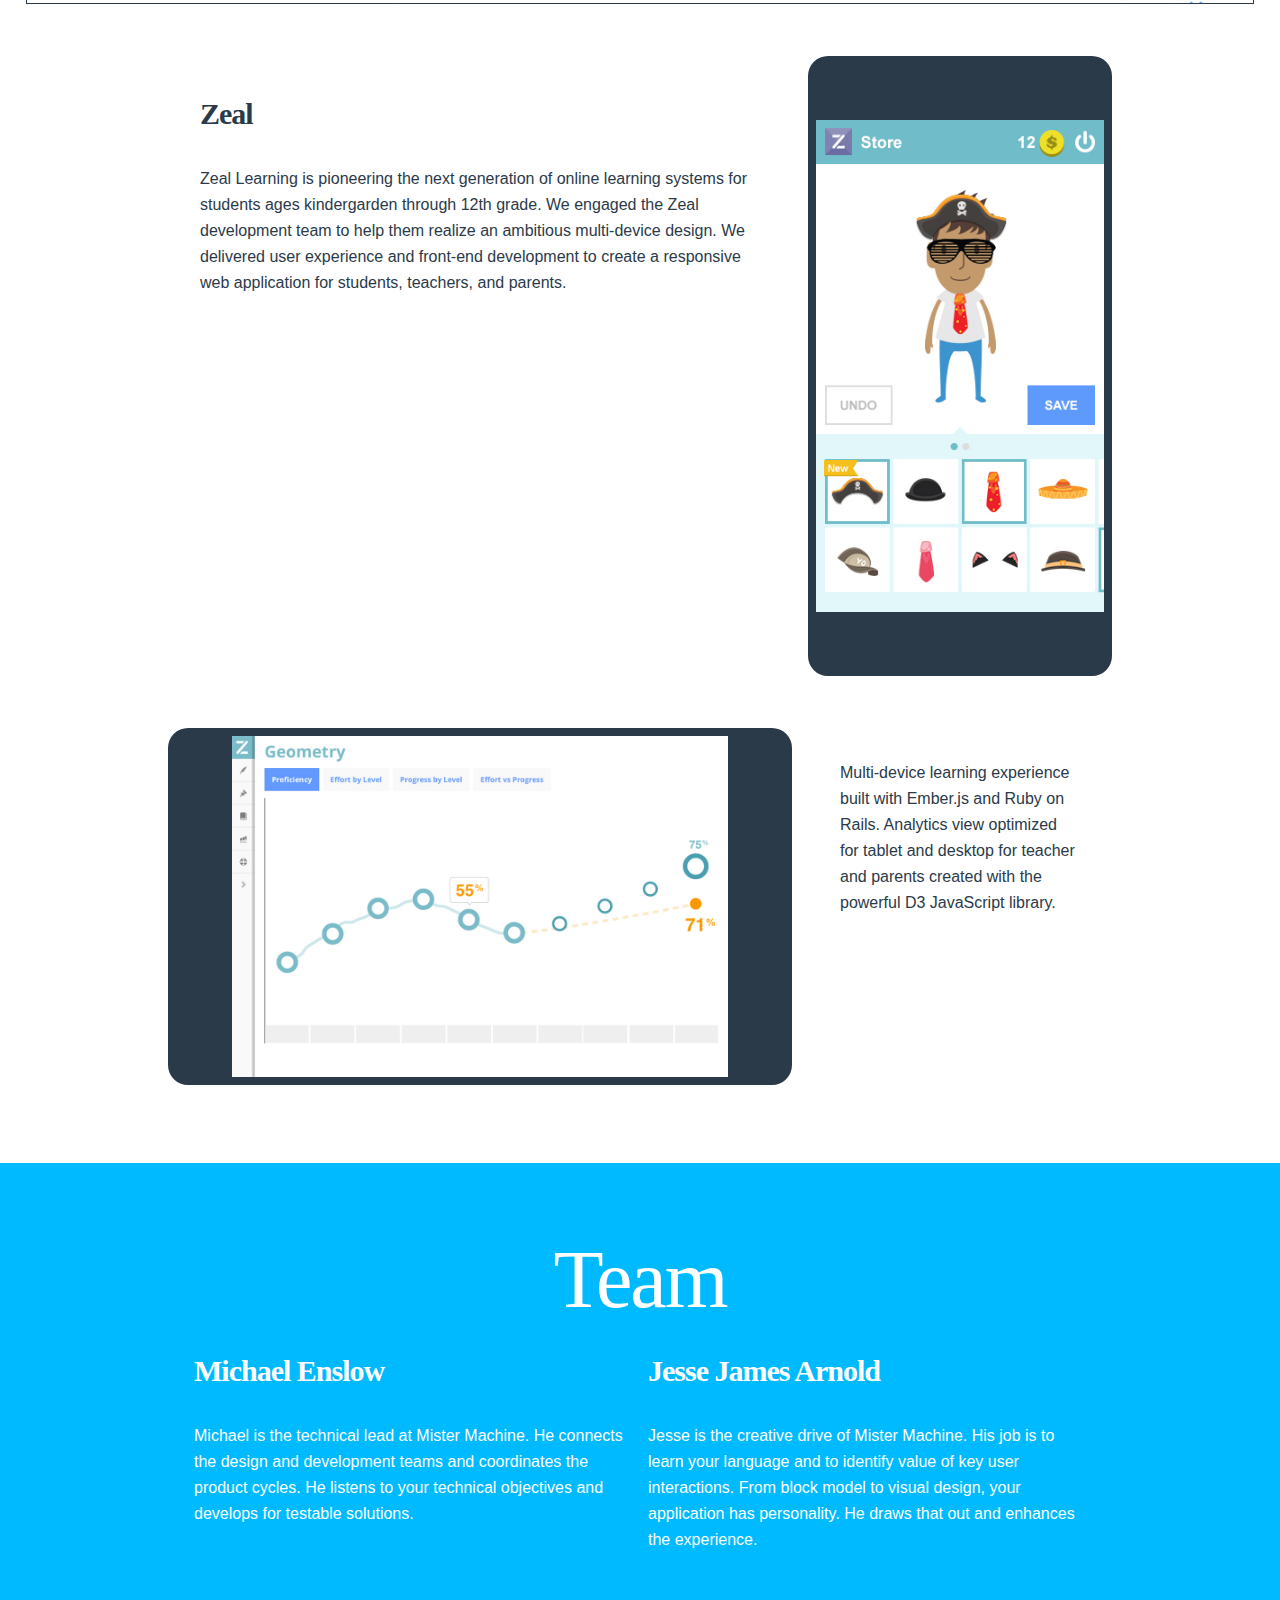
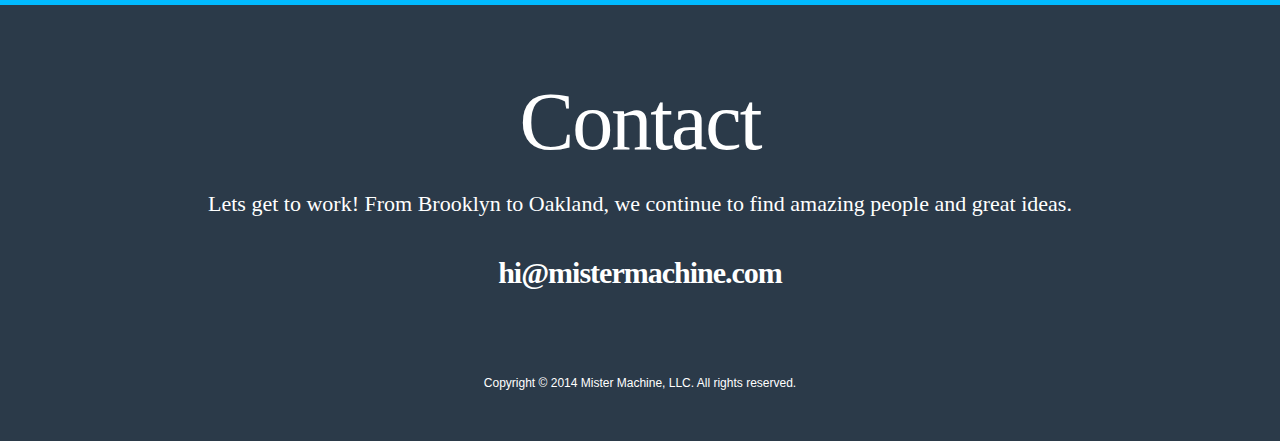
==== commit cd24f83e: "Updated mobile view with brand icon" ====
--- a/index.html
+++ b/index.html
@@ -18,6 +18,7 @@
     <div class="row">
       <header class="control row">
         <h1 class="beta normal medium-left logo">Mister Machine</h1>
+        <figure class="hide-medium"><img src="img/icon-logo.png" class="centered"/></figure></a>
         <nav class="right" role="navigation">
           <ul class="">
             <li><a title="Learn about our process" href="#process">Process</a></li>
@@ -33,22 +34,28 @@
     </div> 
   </section>
 
-  <section class="secondary show-medium">
-    <div class="row">
-      <ul class="center">
-        <li class="column size1of3">Plan</li>
-        <li class="column size1of3">Build</li>
-        <li class="column size1of3">Learn</li>
-      </ul>
-    </div> 
-  </section>
-
-  <section class="process row">
+	<section class="secondary show-medium">
+		<div class="row">
+			<ul class="bullets center">
+				<li class="column size1of3">
+				<a href="#p-plan"><figure class="round"><img src="img/icon-plan.png" /></figure>
+				Plan</a></li>
+				<li class="column size1of3">
+				<a href="#p-build"><figure class="round"><img src="img/icon-build.png" /></figure>
+				Build</a></li>
+				<li class="column size1of3">
+				<a href="#p-learn"><figure class="round"><img src="img/icon-learn.png" /></figure>
+				Learn</a></li>
+			</ul>
+		</div> 
+	</section>
+
+  <section class="process row"><a name="process">
     <header>
       <h1 class="center">Our Process</h1>
     </header>
  
-    <article class="silo row">
+    <article class="silo row"><a name="p-plan">
       <div class="column size1of2">
         <h2 class="delta sans">Plan</h2>
         <p>We listen to you, we understand your goals, and we create a user experience without friction.
@@ -59,21 +66,20 @@
       </figure>
     </article>
       
-    <article class="silo row">
+    <article class="silo row"><a name="p-build">
        <figure class="column size1of2">
          <img src="img/process-build.png" class="medium-right" />
       </figure>
       
       <div class="column size1of2">
-        <h2 class="delta sans">Build</h2>
+        <h2 class="delta sans">Build </h2>
         <p>Your code is developed iteratively. As your business evolves we continue to satisfy your objectives.</p>
       </div>
     </article>
     
-    <article class="silo row">
-    
+    <article class="silo row"><a name="p-learn">
       <div class="column size1of2">
-        <h2 class="delta sans">Learn</h2>
+        <h2 class="delta sans">Learn </h2>
         <p>Developing for testable outcomes means making more informed decisions each product cycle.</p>
       </div>
       
@@ -85,13 +91,13 @@
 
   </section>
 
-  <section class="services secondary">
+  <section class="services secondary"><a name="service">
     <div class="row">
       <header>
         <h1 class="center">Services</h1>
       </header>
 
-        <article class="silo row">
+        <article class="silo row"><a name="usability">
           <div class="column size1of2">
             <h2 class="delta sans">Usability</h2>
             <p>
@@ -104,7 +110,7 @@
           </figure>
         </article>
 
-        <article class="silo row">
+        <article class="silo row"><a name="visuals">
           <figure class="column size1of2">
             <img src="img/service-visuals.png" />
           </figure>
@@ -117,7 +123,7 @@
           </div>
         </article>
 
-        <article class="silo row">
+        <article class="silo row"><a name="development">
           <div class="column size1of2">
             <h2 class="delta sans">Development</h2>
             <p>
@@ -130,7 +136,7 @@
           </figure>
         </article>
 
-        <article class="silo row">
+        <article class="silo row"><a name="application">
           <figure class="column size1of2">
             <img src="img/service-application.png" />
           </figure>
@@ -146,7 +152,7 @@
 
   </section>
 
-  <section class="work full-width overflow">
+  <section class="work full-width overflow"><a name="work">
 
     <header class="row">
       <h1 class="center">Work</h1>
@@ -196,7 +202,7 @@
           </a>
         </nav>
           
-        <div class="hero slide">
+        <div class="hero slide"><a name="ngaged">
           <figure class="device-screen">
             <img src="img/nyu1.jpg" alt="Ngaged Desktop View">
           </figure>
@@ -263,7 +269,7 @@
         </a>
       </nav>
         
-        <div class="hero slide">
+        <div class="hero slide"><a name="boxesandarrows">
           <figure class="device-screen">
             <img src="img/boxes1.jpg" alt="Boxes and Arrows Desktop View">
           </figure>
@@ -325,7 +331,7 @@
         </a>
       </nav>
         
-        <div class="hero slide">
+        <div class="hero slide"><a name="zeal">
           <figure class="device-screen">
             <img src="img/zeal1.jpg" alt="Zeal Desktop View">
           </figure>
@@ -404,7 +410,7 @@
     </div>
   </section>
 
-  <section class="secondary">
+  <section class="secondary"><a name="contact">
     <div class="row">
       <header>
         <h1 class="center">Contact</h1>
--- a/assets/stylesheets/application.css
+++ b/assets/stylesheets/application.css
@@ -1,13 +1,29 @@
-@import url(http://fonts.googleapis.com/css?family=Merriweather:400,700,400italic,700italic,300italic,300);
-@import url(http://fonts.googleapis.com/css?family=Open+Sans:400,300,600,700);
-/* Compass CSS3 Library */
-/* Variables */
-/* Globals */
-/* Typography */
-/* Import Fonts */
-/* Reset */
-/* Reset */
-/* line 13, ../_mistermachine_compass/scss/globals/_reset.scss */
+/*------------------------------------*\
+    $TABLE OF CONTENTS
+\*------------------------------------*/
+/**
+ * VARIABLES..............................Declarations of Sass variables 
+ * .....Colors
+ * .....Typography
+ * .....Layout
+ * .....Defaults
+ * .....Breakpoints
+ * MIXINS.................................Sass mixins 
+ * RESET..................................Set reset defaults
+ * GLOBAL CLASSES.........................Set reset defaults
+ * GLOBAL ELEMENTS........................Establish global styles
+ * .....Main
+ * .....Headings
+ * .....Text-related elements (p, blockquote, lists)
+ * .....Defaults
+ * .....Breakpoints
+ * TYPOGRAPHY------------------------------
+ * MEDIA------------------------------
+ * LAYOUT------------------------------
+ * NAVIGATION------------------------------
+ * TOC To Be Continued
+ */
+/* line 19, ../_mistermachine_compass/scss/global/_reset.scss */
 html, body, div, span, object, iframe,
 h1, h2, h3, h4, h5, h6, p, blockquote, pre,
 abbr, address, cite, code,
@@ -24,21 +40,11 @@
   padding: 0;
   border: 0;
   outline: 0;
-  font-size: 100%;
   vertical-align: baseline;
   background: transparent;
 }
 
-/* apply a natural box layout model to all elements */
-/* line 24, ../_mistermachine_compass/scss/globals/_reset.scss */
-*, *:before, *:after {
-  -moz-box-sizing: border-box;
-  -webkit-box-sizing: border-box;
-  box-sizing: border-box;
-}
-
-/* Add HTML5 elements */
-/* line 39, ../_mistermachine_compass/scss/globals/_reset.scss */
+/* line 42, ../_mistermachine_compass/scss/global/_reset.scss */
 article,
 aside,
 details,
@@ -53,8 +59,7 @@
   display: block;
 }
 
-/* Nomarlization */
-/* line 51, ../_mistermachine_compass/scss/globals/_reset.scss */
+/* line 54, ../_mistermachine_compass/scss/global/_reset.scss */
 body,
 h1,
 h2,
@@ -68,170 +73,107 @@
   text-decoration: none;
 }
 
-/* line 55, ../_mistermachine_compass/scss/globals/_reset.scss */
+/* line 58, ../_mistermachine_compass/scss/global/_reset.scss */
 ul {
   list-style: none;
 }
 
-/* line 58, ../_mistermachine_compass/scss/globals/_reset.scss */
+/* line 61, ../_mistermachine_compass/scss/global/_reset.scss */
 blockquote, q {
   quotes: none;
 }
 
-/* line 63, ../_mistermachine_compass/scss/globals/_reset.scss */
+/* line 66, ../_mistermachine_compass/scss/global/_reset.scss */
 blockquote:before, blockquote:after,
 q:before, q:after {
   content: '';
   content: none;
 }
 
-/* line 68, ../_mistermachine_compass/scss/globals/_reset.scss */
+/* line 71, ../_mistermachine_compass/scss/global/_reset.scss */
 table {
   border-collapse: collapse;
   border-spacing: 0;
 }
 
-/* Reset */
-/* Headings */
-/* line 3, ../_mistermachine_compass/scss/globals/_typography.scss */
-html {
-  font-size: 15px;
-  line-height: 1.625em;
-  font-family: 'Open Sans', sans-serif;
-}
-
-/* line 10, ../_mistermachine_compass/scss/globals/_typography.scss */
-h1, h2, h3, h4, h5, h6,
-.alpha, .beta, .gamma {
-  font-family: 'Sentinel SSm A', 'Sentinel SSm B', "jubilat", "Merriweather", Georgia, Times, serif;
-  font-weight: 400;
-  line-height: 1.4em;
-  margin-top: 0;
-  text-rendering: optimizeLegibility;
-}
-
-/* line 19, ../_mistermachine_compass/scss/globals/_typography.scss */
-h1,
-.alpha {
-  font-size: 28px;
-  font-size: 2rem;
-  margin-bottom: 1em;
-  line-height: 1.2em;
-}
-
-/* line 27, ../_mistermachine_compass/scss/globals/_typography.scss */
-h2,
-.beta {
-  font-size: 22px;
-  font-size: 1.333rem;
-  margin-bottom: 0.5em;
-}
-
-/* line 34, ../_mistermachine_compass/scss/globals/_typography.scss */
-h3,
-.gamma {
-  font-size: 18px;
-  font-size: 1.2rem;
-  margin-bottom: 0.825em;
-}
-
-/* line 41, ../_mistermachine_compass/scss/globals/_typography.scss */
-h4,
-.delta {
-  font-size: 16px;
-  font-size: 1.066rem;
-  margin-bottom: 1.2375em;
-}
-
-/* line 48, ../_mistermachine_compass/scss/globals/_typography.scss */
-h5,
-.epsilon {
-  font-size: 15px;
-  font-size: 1rem;
-  margin-bottom: 1.4142857142857141em;
-}
-
-/* line 55, ../_mistermachine_compass/scss/globals/_typography.scss */
-h6,
-.zeta {
-  font-size: 14px;
-  font-size: .875rem;
-  margin-bottom: 1.65em;
-}
-
-/* Text */
-/* line 63, ../_mistermachine_compass/scss/globals/_typography.scss */
-article p, figcaption {
-  margin: auto auto 1.5em;
-  /* bottom margin for paragraphs */
-}
-
-/* line 67, ../_mistermachine_compass/scss/globals/_typography.scss */
-article p + article p {
-  text-indent: 1.5em;
-  /* indent subsequent paragraphs */
-  margin-top: -1.5em;
-  /* no top margin on subsequent paragraphs */
-}
-
-/* line 72, ../_mistermachine_compass/scss/globals/_typography.scss */
-small {
-  font-size: 14px;
-  font-size: .85em;
-  line-height: 1.2em;
-  font-weight: normal;
-  margin: .75em 0;
-}
-
-/* line 80, ../_mistermachine_compass/scss/globals/_typography.scss */
-.serif {
-  font-family: "ff-tisa-web-pro", "Merriweather", Georgia, Times, serif;
-}
-
-/* line 84, ../_mistermachine_compass/scss/globals/_typography.scss */
-.sans {
-  font-family: "proxima-nova", "Open Sans", "HelveticaNeue", Helvetica, Arial, sans-serif;
-}
-
-/* line 88, ../_mistermachine_compass/scss/globals/_typography.scss */
-.strong {
-  font-weight: bold;
-  font-weight: 600;
-}
-
-/* line 93, ../_mistermachine_compass/scss/globals/_typography.scss */
-.tall {
-  line-height: 1.475em;
-}
-
-/* line 97, ../_mistermachine_compass/scss/globals/_typography.scss */
-.short {
-  line-height: 1.4em;
-}
-
-/* line 101, ../_mistermachine_compass/scss/globals/_typography.scss */
-cite {
-  display: block;
-}
-
-/* line 105, ../_mistermachine_compass/scss/globals/_typography.scss */
-em {
-  font-size: .825em;
-  line-height: .5em;
-}
-
-/* Anchors */
-/* line 111, ../_mistermachine_compass/scss/globals/_typography.scss */
-a {
-  color: #333;
-  text-decoration: none;
-}
-
-/* Lists */
-/* Reset */
-/* Forms */
-/* Input */
-/* line 17, ../_mistermachine_compass/scss/globals/_forms.scss */
+/*------------------------------------*\
+    $COMPASS
+\*------------------------------------*/
+/*------------------------------------*\
+    $MIXINS
+\*------------------------------------*/
+/*------------------------------------*\
+    $GLOBAL ELEMENTS
+\*------------------------------------*/
+/* line 6, ../_mistermachine_compass/scss/global/_colors.scss */
+.dimmed {
+  background-color: #cccccc;
+}
+
+/* line 8, ../_mistermachine_compass/scss/global/_colors.scss */
+.primary {
+  background-color: #00baff;
+  color: white;
+}
+/* line 12, ../_mistermachine_compass/scss/global/_colors.scss */
+.primary a {
+  color: white;
+}
+
+/* line 15, ../_mistermachine_compass/scss/global/_colors.scss */
+.secondary {
+  background-color: #2b3a49;
+  color: white;
+}
+/* line 18, ../_mistermachine_compass/scss/global/_colors.scss */
+.secondary a {
+  color: white;
+}
+
+/* line 23, ../_mistermachine_compass/scss/global/_colors.scss */
+a.grey {
+  color: #9f988d;
+}
+
+/* line 4, ../_mistermachine_compass/scss/global/_media.scss */
+img, video, object {
+  max-width: 100%;
+  height: auto;
+  display: block;
+}
+/* line 9, ../_mistermachine_compass/scss/global/_media.scss */
+img.no-resize, video.no-resize, object.no-resize {
+  max-width: none;
+}
+
+/* line 15, ../_mistermachine_compass/scss/global/_media.scss */
+.squeeze {
+  overflow: hidden;
+}
+@media only screen and (min-width: 48em) {
+  /* line 15, ../_mistermachine_compass/scss/global/_media.scss */
+  .squeeze {
+    height: 18em;
+  }
+}
+@media only screen and (min-width: 75em) {
+  /* line 15, ../_mistermachine_compass/scss/global/_media.scss */
+  .squeeze {
+    height: 19.5em;
+  }
+}
+
+/* line 28, ../_mistermachine_compass/scss/global/_media.scss */
+.round {
+  -webkit-border-radius: 50%;
+  -moz-border-radius: 50%;
+  -ms-border-radius: 50%;
+  -o-border-radius: 50%;
+  border-radius: 50%;
+  overflow: hidden;
+}
+
+/* line 25, ../_mistermachine_compass/scss/global/_forms.scss */
 input[type="text"],
 input[type="password"],
 input[type="date"],
@@ -246,14 +188,36 @@
 input[type="time"],
 input[type="url"],
 textarea {
-  font-family: "HelveticaNeue", Helvetica, Arial, sans-serif;
+  font-family: "Gotham SSm A", "Gotham SSm B", "HelveticaNeue", "Helvetica Neue", Helvetica, Arial, sans-serif;
   width: 100%;
-  line-height: 2em;
-  padding: 0.5em 0.5em;
-}
-
-/* line 45, ../_mistermachine_compass/scss/globals/_forms.scss */
-.btn,
+  line-height: 1.5em;
+  padding: .5em .5em .375em;
+  border-color: #cccccc;
+  border-width: 1px;
+  border-style: solid;
+  outline: none;
+}
+/* line 36, ../_mistermachine_compass/scss/global/_forms.scss */
+input[type="text"].is-error,
+input[type="password"].is-error,
+input[type="date"].is-error,
+input[type="datetime"].is-error,
+input[type="datetime-local"].is-error,
+input[type="month"].is-error,
+input[type="week"].is-error,
+input[type="email"].is-error,
+input[type="number"].is-error,
+input[type="search"].is-error,
+input[type="tel"].is-error,
+input[type="time"].is-error,
+input[type="url"].is-error,
+textarea.is-error {
+  border-color: #cf4747;
+  color: #e49898;
+}
+
+/* line 46, ../_mistermachine_compass/scss/global/_forms.scss */
+.button,
 button,
 input,
 select,
@@ -262,673 +226,1647 @@
   margin: 0;
   vertical-align: baseline;
   *vertical-align: middle;
-}
-
-/* line 52, ../_mistermachine_compass/scss/globals/_forms.scss */
+  -webkit-border-radius: 6px;
+  -moz-border-radius: 6px;
+  -ms-border-radius: 6px;
+  -o-border-radius: 6px;
+  border-radius: 6px;
+}
+
+/* line 54, ../_mistermachine_compass/scss/global/_forms.scss */
+textarea {
+  resize: none;
+}
+
+/* line 58, ../_mistermachine_compass/scss/global/_forms.scss */
 label {
-  font-weight: normal !important;
-  display: block;
-  margin-bottom: 1rem;
-}
-
-/* Fieldset */
-/* Buttons */
-/* line 69, ../_mistermachine_compass/scss/globals/_forms.scss */
-.btn a,
-.btn,
+  display: block;
+  margin-top: 0em;
+  padding-top: 0.8125em;
+  padding-bottom: 0.40625em;
+  margin-bottom: 0em;
+}
+
+/* line 68, ../_mistermachine_compass/scss/global/_forms.scss */
+.button,
 button,
 input[type="button"],
 input[type="reset"],
 input[type="submit"] {
-  border: 0;
-  padding: 1em 2em;
-  -webkit-border-radius: 4px;
-  -moz-border-radius: 4px;
-  border-radius: 4px;
-  width: 100%;
+  display: inline-block;
+  overflow: visible;
+  white-space: nowrap;
   cursor: pointer;
-  -moz-box-shadow: 0 2px 0 0 rgba(0, 0, 0, 0.3);
-  -webkit-box-shadow: 0 2px 0 0 rgba(0, 0, 0, 0.3);
-  box-shadow: 0 2px 0 0 rgba(0, 0, 0, 0.3);
-}
-
-/* Errors */
-/* Colors */
-/* Colors */
-/* line 14, ../_mistermachine_compass/scss/globals/_colors.scss */
-body,
-h1,
-h2,
-h3,
-h4,
-h5,
-h6,
-p,
-.menu a,
-select,
-textarea,
-.base {
-  color: #333;
-}
-
-/* line 23, ../_mistermachine_compass/scss/globals/_colors.scss */
-.btn,
-.btn a,
-button,
-input[type="button"],
-input[type="reset"],
-input[type="submit"] {
+  *overflow: visible;
+  font-family: "Gotham SSm A", "Gotham SSm B", "HelveticaNeue", "Helvetica Neue", Helvetica, Arial, sans-serif;
+  font-weight: 500;
+  text-decoration: none;
+  text-align: center;
+  line-height: 1.5em;
+  padding: .275em 1em .125em;
   color: white;
-}
-
-/* line 27, ../_mistermachine_compass/scss/globals/_colors.scss */
-.primary {
-  color: #adc035;
-}
-
-/* line 35, ../_mistermachine_compass/scss/globals/_colors.scss */
-.btn,
-button,
-input[type="button"],
-input[type="reset"],
-input[type="submit"] {
-  background: #adc035;
-}
-
-/* line 39, ../_mistermachine_compass/scss/globals/_colors.scss */
-.secondary {
-  color: #b576ad;
-}
-
-/* line 43, ../_mistermachine_compass/scss/globals/_colors.scss */
-.menu .btn {
-  background-color: #9bcfdd;
-}
-
-/* line 47, ../_mistermachine_compass/scss/globals/_colors.scss */
-.emphasis {
-  color: #9bcfdd;
-}
-
-/* line 51, ../_mistermachine_compass/scss/globals/_colors.scss */
-.dark {
-  background: #333;
-}
-
-/* line 55, ../_mistermachine_compass/scss/globals/_colors.scss */
-.cyan {
-  background: #00aeef;
-}
-
-/* line 59, ../_mistermachine_compass/scss/globals/_colors.scss */
-.bg-logo {
-  background: url(../../img/bg-gear.png) 50% 50% no-repeat #00aeef;
-}
-
-/* line 63, ../_mistermachine_compass/scss/globals/_colors.scss */
-.bg-dots {
-  background: url(../../img/bg-bulb.png) right bottom no-repeat transparent;
-}
-
-/* line 90, ../_mistermachine_compass/scss/globals/_colors.scss */
-.dark h1,
-.dark h2,
-.dark h3,
-.dark h4,
-.dark h5,
-.dark h6,
-.dark p,
-.dark a,
-.cyan h1,
-.cyan h2,
-.cyan h3,
-.cyan h4,
-.cyan h5,
-.cyan h6,
-.cyan p,
-.cyan a,
-.magenta h1,
-.magenta h2,
-.magenta h3,
-.magenta h4,
-.magenta h5,
-.magenta h6,
-.magenta p,
-.magenta a {
-  color: #fff;
-}
-
-/* line 94, ../_mistermachine_compass/scss/globals/_colors.scss */
-.magenta {
-  background: #ec008c;
-}
-
-/* Layout */
-/* Grid */
-/* Class Grid based on OOCSS */
-/* line 3, ../_mistermachine_compass/scss/layout/_grid.scss */
-.row,
-footer {
-  width: auto;
-  padding: 0 1.625em;
-}
-
-/* line 9, ../_mistermachine_compass/scss/layout/_grid.scss */
-.row,
-.lastUnit {
-  overflow: hidden;
-  *overflow: visible;
-  * zoom: 1;
-}
-
-/* Navigation */
-/* Menus */
-/* line 6, ../_mistermachine_compass/scss/layout/_navigation.scss */
-.menu-primary li {
-  display: inline;
-  padding: 1em 1.5em;
-}
-
-/* line 11, ../_mistermachine_compass/scss/layout/_navigation.scss */
-.menu-primary li.btn {
-  padding: 0;
-}
-
-/* line 15, ../_mistermachine_compass/scss/layout/_navigation.scss */
-.menu-primary li.btn a {
-  padding: 1em 1.5em;
-  background-color: #9bcfdd;
-}
-
-/* line 24, ../_mistermachine_compass/scss/layout/_navigation.scss */
-.nav-primary {
-  text-align: center;
-  padding-bottom: 0;
-}
-
-/* Layout */
-/* Layout */
-/* line 3, ../_mistermachine_compass/scss/layout/_layout.scss */
-.no-margin {
-  margin: 0;
-}
-
-/* line 7, ../_mistermachine_compass/scss/layout/_layout.scss */
-.margin-top {
-  margin-top: 1.5em;
-}
-
-/* line 11, ../_mistermachine_compass/scss/layout/_layout.scss */
-.margin-bottom {
-  margin-bottom: 1.5em;
-}
-
-/* line 15, ../_mistermachine_compass/scss/layout/_layout.scss */
-.panel {
-  position: relative;
-  padding: 2em 1em;
-  overflow: hidden;
-}
-
-/* line 21, ../_mistermachine_compass/scss/layout/_layout.scss */
-.full-width {
-  padding-left: 0;
-  padding-right: 0;
-}
-
-/* line 30, ../_mistermachine_compass/scss/layout/_layout.scss */
-figure img {
-  max-width: 100%;
-}
-
-/* line 34, ../_mistermachine_compass/scss/layout/_layout.scss */
-.container {
-  margin: 0 auto;
-  max-width: 1100px;
-}
-
-/* line 43, ../_mistermachine_compass/scss/layout/_layout.scss */
-.logo {
-  margin-bottom: 1em;
-}
-
-/* line 47, ../_mistermachine_compass/scss/layout/_layout.scss */
-.hero {
-  max-height: 700px;
-  overflow: hidden;
-  margin: 0 auto;
-  padding: 0;
-  text-align: center;
-}
-
-/* line 55, ../_mistermachine_compass/scss/layout/_layout.scss */
-.inner-fig {
-  margin: 1em 0;
-}
-
-/* line 59, ../_mistermachine_compass/scss/layout/_layout.scss */
-.inner-words {
-  margin: 1em;
-}
-
-/* line 63, ../_mistermachine_compass/scss/layout/_layout.scss */
-nav.silo {
-  padding-top: 20px;
-  padding-bottom: 60px;
-  border-right: 1px solid #efefef;
-  text-align: center;
-}
-
-/* line 70, ../_mistermachine_compass/scss/layout/_layout.scss */
-nav.silo img {
-  max-width: 100%;
-  padding: 0 20px;
-}
-
-/* line 75, ../_mistermachine_compass/scss/layout/_layout.scss */
-nav.silo:last-child {
-  border-right: 0;
-}
-
-/* Helpers */
-/* Helpers */
-/* line 2, ../_mistermachine_compass/scss/layout/_helpers.scss */
-.normal {
-  font-weight: normal;
-}
-
-/* line 6, ../_mistermachine_compass/scss/layout/_helpers.scss */
-.center {
-  text-align: center;
-}
-
-/* line 10, ../_mistermachine_compass/scss/layout/_helpers.scss */
-cite {
-  text-align: right;
-}
-
-/* line 14, ../_mistermachine_compass/scss/layout/_helpers.scss */
-.left {
-  text-align: left;
-}
-
-/* line 18, ../_mistermachine_compass/scss/layout/_helpers.scss */
-.hide {
-  display: none;
-}
-
-/* line 22, ../_mistermachine_compass/scss/layout/_helpers.scss */
-.round img {
-  border-radius: 50%;
-}
-
-/* line 26, ../_mistermachine_compass/scss/layout/_helpers.scss */
-.unit.right {
-  float: right;
-}
-
-/* Clearfix */
-/* line 32, ../_mistermachine_compass/scss/layout/_helpers.scss */
-.clearfix:after {
-  content: ".";
-  display: block;
-  clear: both;
-  visibility: hidden;
-  line-height: 0;
-  height: 0;
-}
-
-/* line 41, ../_mistermachine_compass/scss/layout/_helpers.scss */
-.clearfix {
-  display: inline-block;
-}
-
-/* line 45, ../_mistermachine_compass/scss/layout/_helpers.scss */
-html[xmlns] .clearfix {
-  display: block;
-}
-
-/* line 49, ../_mistermachine_compass/scss/layout/_helpers.scss */
-* html .clearfix {
-  height: 1%;
-}
-
-/* line 54, ../_mistermachine_compass/scss/layout/_helpers.scss */
-.overflow,
-.site-container {
-  overflow: hidden;
-}
-
-/* line 58, ../_mistermachine_compass/scss/layout/_helpers.scss */
-.site-container {
-  width: 100%;
-  position: relative;
-}
-
-/* line 63, ../_mistermachine_compass/scss/layout/_helpers.scss */
-img.bg {
-  /* Set rules to fill background */
-  min-height: 40em;
-  min-width: 84em;
-  /* Set up proportionate scaling */
-  width: 100%;
-  height: auto;
-  /* Set up positioning */
-  position: absolute;
-  top: 0;
-  left: 0;
-  z-index: -1;
-}
-
-/* line 84, ../_mistermachine_compass/scss/layout/_helpers.scss */
-.silo {
-  margin-bottom: 1em;
-}
-
-/* line 88, ../_mistermachine_compass/scss/layout/_helpers.scss */
-.silo p {
-  padding-right: 2em;
-}
-
-/* line 92, ../_mistermachine_compass/scss/layout/_helpers.scss */
-nav.silo p {
-  padding: 0 2em;
-}
-
-/* line 98, ../_mistermachine_compass/scss/layout/_helpers.scss */
-.center-articles,
-.center-articles h1,
-.center-articles h2 {
-  text-align: center;
-}
-
-/* line 102, ../_mistermachine_compass/scss/layout/_helpers.scss */
-.push {
-  padding-top: 10%;
-  padding-bottom: 10%;
-}
-
-/* Breakpoints */
-/* Breakpoints */
-@media only screen and (max-width: 480px) {
-  /* line 9, ../_mistermachine_compass/scss/layout/_breakpoints.scss */
-  header {
-    text-align: center;
-  }
-
-  /* line 13, ../_mistermachine_compass/scss/layout/_breakpoints.scss */
-  figure {
-    display: block;
-    width: 100%;
-    text-align: center;
-  }
-
-  /* line 19, ../_mistermachine_compass/scss/layout/_breakpoints.scss */
-  figure img {
-    margin: 0 auto;
-  }
-}
-@media only screen and (min-width: 480px) {
-  /* line 29, ../_mistermachine_compass/scss/layout/_breakpoints.scss */
-  html {
-    font-size: 18px;
-  }
-
-  /* line 41, ../_mistermachine_compass/scss/layout/_breakpoints.scss */
-  figure {
-    display: block;
-    width: 100%;
-    text-align: center;
-  }
-
-  /* line 47, ../_mistermachine_compass/scss/layout/_breakpoints.scss */
-  figure img {
-    margin: 0 auto;
-  }
-}
-@media only screen and (max-width: 768px) {
-  /* line 54, ../_mistermachine_compass/scss/layout/_breakpoints.scss */
-  .tab-center {
-    text-align: center;
-  }
-}
-@media only screen and (min-width: 768px) {
-  /* line 61, ../_mistermachine_compass/scss/layout/_breakpoints.scss */
-  html {
-    font-size: 18px;
-  }
-
-  /* line 65, ../_mistermachine_compass/scss/layout/_breakpoints.scss */
-  .panel {
-    padding: 4em 0;
-  }
-
-  /* line 69, ../_mistermachine_compass/scss/layout/_breakpoints.scss */
-  .container {
-    padding: 0 50px;
-  }
-
-  /* line 77, ../_mistermachine_compass/scss/layout/_breakpoints.scss */
-  .hero {
-    padding: 0 40px;
-  }
-
-  /* line 81, ../_mistermachine_compass/scss/layout/_breakpoints.scss */
-  .bg-logo {
-    background-position: -100px -100px;
-  }
-
-  /* line 85, ../_mistermachine_compass/scss/layout/_breakpoints.scss */
-  .work article.silo {
-    padding-bottom: 100px;
-  }
-
-  /* line 89, ../_mistermachine_compass/scss/layout/_breakpoints.scss */
-  .device-screen img {
-    border-width: 40px;
-    border-style: solid;
-    border-color: #f8f8f8;
-    -webkit-border-radius: 40px;
-    -moz-border-radius: 40px;
-    border-radius: 40px;
-  }
-
-  /* line 100, ../_mistermachine_compass/scss/layout/_breakpoints.scss */
-  .device-mobile img {
-    padding: 0;
-    border-width: 80px 20px 70px 20px;
-    border-style: solid;
-    border-color: #f8f8f8;
-    -webkit-border-radius: 30px;
-    -moz-border-radius: 30px;
-    border-radius: 30px;
-  }
-
-  /* line 113, ../_mistermachine_compass/scss/layout/_breakpoints.scss */
-  .device-tablet img {
-    border-width: 20px 70px 20px 70px;
-    border-style: solid;
-    border-color: #F8F8F8;
-    -webkit-border-radius: 40px;
-    -moz-border-radius: 40px;
-    border-radius: 40px;
-  }
-
-  /* line 123, ../_mistermachine_compass/scss/layout/_breakpoints.scss */
-  .inner-words {
-    margin: 10%;
-  }
-
-  /* line 131, ../_mistermachine_compass/scss/layout/_breakpoints.scss */
-  .btn,
+  background-color: #00baff;
+  border-style: solid;
+  border-width: 2px;
+  border-color: #00baff;
+  font-size: 0.8125em;
+  line-height: 2em;
+}
+@media only screen and (min-width: 48em) {
+  /* line 68, ../_mistermachine_compass/scss/global/_forms.scss */
+  .button,
   button,
   input[type="button"],
   input[type="reset"],
   input[type="submit"] {
+    font-size: 1em;
+    line-height: 1.625em;
+    padding: .375em 1.5em .275em;
     width: auto;
   }
-
-  /* line 135, ../_mistermachine_compass/scss/layout/_breakpoints.scss */
-  h1, h2, h3, h4, h5, h6 {
+}
+/* line 99, ../_mistermachine_compass/scss/global/_forms.scss */
+.button.secondary,
+button.secondary,
+input[type="button"].secondary,
+input[type="reset"].secondary,
+input[type="submit"].secondary {
+  background-color: #2b3a49;
+  border-color: #cccccc;
+}
+/* line 103, ../_mistermachine_compass/scss/global/_forms.scss */
+.button.secondary:hover, .button.secondary:focus,
+button.secondary:hover,
+button.secondary:focus,
+input[type="button"].secondary:hover,
+input[type="button"].secondary:focus,
+input[type="reset"].secondary:hover,
+input[type="reset"].secondary:focus,
+input[type="submit"].secondary:hover,
+input[type="submit"].secondary:focus {
+  background-color: #222d39;
+  border-color: #bfbfbf;
+}
+/* line 110, ../_mistermachine_compass/scss/global/_forms.scss */
+.button.value,
+button.value,
+input[type="button"].value,
+input[type="reset"].value,
+input[type="submit"].value {
+  background-color: #0f1419;
+  border-color: #9f988d;
+}
+/* line 114, ../_mistermachine_compass/scss/global/_forms.scss */
+.button.value:hover, .button.value:focus,
+button.value:hover,
+button.value:focus,
+input[type="button"].value:hover,
+input[type="button"].value:focus,
+input[type="reset"].value:hover,
+input[type="reset"].value:focus,
+input[type="submit"].value:hover,
+input[type="submit"].value:focus {
+  background-color: #344759;
+  border-color: #aba59b;
+}
+/* line 121, ../_mistermachine_compass/scss/global/_forms.scss */
+.button.highlight,
+button.highlight,
+input[type="button"].highlight,
+input[type="reset"].highlight,
+input[type="submit"].highlight {
+  background-color: #eea738;
+  border-color: #eea738;
+}
+/* line 125, ../_mistermachine_compass/scss/global/_forms.scss */
+.button.highlight:hover, .button.highlight:focus,
+button.highlight:hover,
+button.highlight:focus,
+input[type="button"].highlight:hover,
+input[type="button"].highlight:focus,
+input[type="reset"].highlight:hover,
+input[type="reset"].highlight:focus,
+input[type="submit"].highlight:hover,
+input[type="submit"].highlight:focus {
+  background-color: #ec9d21;
+  border-color: #ec9d21;
+}
+/* line 132, ../_mistermachine_compass/scss/global/_forms.scss */
+.button.success,
+button.success,
+input[type="button"].success,
+input[type="reset"].success,
+input[type="submit"].success {
+  background-color: #40ae60;
+  border-color: #40ae60;
+}
+/* line 136, ../_mistermachine_compass/scss/global/_forms.scss */
+.button.success:hover, .button.success:focus,
+button.success:hover,
+button.success:focus,
+input[type="button"].success:hover,
+input[type="button"].success:focus,
+input[type="reset"].success:hover,
+input[type="reset"].success:focus,
+input[type="submit"].success:hover,
+input[type="submit"].success:focus {
+  background-color: #399b56;
+  border-color: #399b56;
+}
+/* line 143, ../_mistermachine_compass/scss/global/_forms.scss */
+.button.alert,
+button.alert,
+input[type="button"].alert,
+input[type="reset"].alert,
+input[type="submit"].alert {
+  background-color: #cf4747;
+  border-color: #cf4747;
+}
+/* line 147, ../_mistermachine_compass/scss/global/_forms.scss */
+.button.alert:hover, .button.alert:focus,
+button.alert:hover,
+button.alert:focus,
+input[type="button"].alert:hover,
+input[type="button"].alert:focus,
+input[type="reset"].alert:hover,
+input[type="reset"].alert:focus,
+input[type="submit"].alert:hover,
+input[type="submit"].alert:focus {
+  background-color: #c83434;
+  border-color: #c83434;
+}
+/* line 154, ../_mistermachine_compass/scss/global/_forms.scss */
+.button.warning,
+button.warning,
+input[type="button"].warning,
+input[type="reset"].warning,
+input[type="submit"].warning {
+  background-color: #ff9600;
+  border-color: #ff9600;
+}
+/* line 158, ../_mistermachine_compass/scss/global/_forms.scss */
+.button.warning:hover, .button.warning:focus,
+button.warning:hover,
+button.warning:focus,
+input[type="button"].warning:hover,
+input[type="button"].warning:focus,
+input[type="reset"].warning:hover,
+input[type="reset"].warning:focus,
+input[type="submit"].warning:hover,
+input[type="submit"].warning:focus {
+  background-color: #e68700;
+  border-color: #e68700;
+}
+/* line 165, ../_mistermachine_compass/scss/global/_forms.scss */
+.button.disabled, .button.disabled:hover,
+button.disabled,
+button.disabled:hover,
+input[type="button"].disabled,
+input[type="button"].disabled:hover,
+input[type="reset"].disabled,
+input[type="reset"].disabled:hover,
+input[type="submit"].disabled,
+input[type="submit"].disabled:hover {
+  background-color: #cccccc;
+  border-color: #cccccc;
+  color: rgba(255, 255, 255, 0.5);
+  cursor: default;
+}
+/* line 173, ../_mistermachine_compass/scss/global/_forms.scss */
+.button:hover, .button:focus,
+button:hover,
+button:focus,
+input[type="button"]:hover,
+input[type="button"]:focus,
+input[type="reset"]:hover,
+input[type="reset"]:focus,
+input[type="submit"]:hover,
+input[type="submit"]:focus {
+  background-color: #00a7e6;
+  border-color: #00a7e6;
+  transition: ease-in-out all .4s;
+  -moz-transition: ease-in-out all .4s;
+  -webkit-transition: ease-in-out all .4s;
+}
+/* line 183, ../_mistermachine_compass/scss/global/_forms.scss */
+.button.inline,
+button.inline,
+input[type="button"].inline,
+input[type="reset"].inline,
+input[type="submit"].inline {
+  margin-right: 1em;
+  padding: .05em 1em;
+}
+/* line 189, ../_mistermachine_compass/scss/global/_forms.scss */
+.button.small,
+button.small,
+input[type="button"].small,
+input[type="reset"].small,
+input[type="submit"].small {
+  font-size: 0.8125em;
+  line-height: 2em;
+  padding: .275em 1em .125em;
+}
+/* line 195, ../_mistermachine_compass/scss/global/_forms.scss */
+.button.big,
+button.big,
+input[type="button"].big,
+input[type="reset"].big,
+input[type="submit"].big {
+  font-size: 1.125em;
+  line-height: 1.44444em;
+  padding: .75em 2em .625em;
+}
+
+/* line 202, ../_mistermachine_compass/scss/global/_forms.scss */
+.button-circle {
+  display: block;
+  background: rgba(0, 0, 0, 0.2);
+  padding-top: .425em;
+  font-size: 2em;
+  -webkit-border-radius: 50%;
+  -moz-border-radius: 50%;
+  -ms-border-radius: 50%;
+  -o-border-radius: 50%;
+  border-radius: 50%;
+  height: 3.25rem;
+  width: 3.25rem;
+}
+
+/* line 214, ../_mistermachine_compass/scss/global/_forms.scss */
+fieldset {
+  padding: 1em 0;
+  margin-bottom: 26px;
+}
+/* line 218, ../_mistermachine_compass/scss/global/_forms.scss */
+fieldset .note {
+  color: #9f988d;
+  margin-left: 1em;
+}
+
+/* line 4, ../_mistermachine_compass/scss/global/_helpers.scss */
+.center {
+  text-align: center;
+}
+
+/* line 8, ../_mistermachine_compass/scss/global/_helpers.scss */
+.block {
+  display: block;
+}
+
+/* line 12, ../_mistermachine_compass/scss/global/_helpers.scss */
+.inline {
+  display: inline;
+}
+
+/* line 16, ../_mistermachine_compass/scss/global/_helpers.scss */
+.relative {
+  position: relative;
+}
+
+@font-face {
+  font-family: 'n3twork';
+  src: url("../fonts/n3twork.eot?-c69j3f");
+  src: url("../fonts/n3twork.eot?#iefix-c69j3f") format("embedded-opentype"), url("../fonts/n3twork.woff?-c69j3f") format("woff"), url("../fonts/n3twork.ttf?-c69j3f") format("truetype"), url("../fonts/n3twork.svg?-c69j3f#n3twork") format("svg");
+  font-weight: normal;
+  font-style: normal;
+}
+
+/* line 19, ../_mistermachine_compass/scss/global/_icons.scss */
+[class^="icon-"], [class*=" icon-"] {
+  font-family: 'n3twork';
+  speak: none;
+  font-style: normal;
+  font-weight: normal;
+  font-variant: normal;
+  text-transform: none;
+  line-height: 1;
+  -webkit-font-smoothing: antialiased;
+  -moz-osx-font-smoothing: grayscale;
+}
+
+/* line 34, ../_mistermachine_compass/scss/global/_icons.scss */
+.icon-trash:before {
+  content: "\e600";
+}
+
+/* line 37, ../_mistermachine_compass/scss/global/_icons.scss */
+.icon-search:before {
+  content: "\e601";
+}
+
+/* line 40, ../_mistermachine_compass/scss/global/_icons.scss */
+.icon-camera:before {
+  content: "\e602";
+}
+
+/* line 43, ../_mistermachine_compass/scss/global/_icons.scss */
+.icon-layout:before {
+  content: "\e603";
+}
+
+/* line 46, ../_mistermachine_compass/scss/global/_icons.scss */
+.icon-more:before {
+  content: "\e604";
+}
+
+/* line 49, ../_mistermachine_compass/scss/global/_icons.scss */
+.icon-picture:before {
+  content: "\e605";
+}
+
+/* line 52, ../_mistermachine_compass/scss/global/_icons.scss */
+.icon-post:before {
+  content: "\e606";
+}
+
+/* line 55, ../_mistermachine_compass/scss/global/_icons.scss */
+.icon-right:before {
+  content: "\e607";
+}
+
+/* line 58, ../_mistermachine_compass/scss/global/_icons.scss */
+.icon-rotate:before {
+  content: "\e608";
+}
+
+/* line 61, ../_mistermachine_compass/scss/global/_icons.scss */
+.icon-left:before {
+  content: "\e609";
+}
+
+/* line 64, ../_mistermachine_compass/scss/global/_icons.scss */
+.icon-upload:before {
+  content: "\e60a";
+}
+
+/* line 67, ../_mistermachine_compass/scss/global/_icons.scss */
+.icon-profile:before {
+  content: "\e60b";
+}
+
+/* line 70, ../_mistermachine_compass/scss/global/_icons.scss */
+.icon-notify:before {
+  content: "\e60c";
+}
+
+/* line 73, ../_mistermachine_compass/scss/global/_icons.scss */
+.icon-link:before {
+  content: "\e60d";
+}
+
+/* line 76, ../_mistermachine_compass/scss/global/_icons.scss */
+.icon-heart:before {
+  content: "\e60e";
+}
+
+/* line 79, ../_mistermachine_compass/scss/global/_icons.scss */
+.icon-home:before {
+  content: "\e60f";
+}
+
+/* line 82, ../_mistermachine_compass/scss/global/_icons.scss */
+.icon-star:before {
+  content: "\e610";
+}
+
+/* line 85, ../_mistermachine_compass/scss/global/_icons.scss */
+.icon-comment:before {
+  content: "\e611";
+}
+
+/* line 88, ../_mistermachine_compass/scss/global/_icons.scss */
+.icon-close:before {
+  content: "\e612";
+}
+
+/* line 91, ../_mistermachine_compass/scss/global/_icons.scss */
+.icon-cart:before {
+  content: "\e613";
+}
+
+/* line 94, ../_mistermachine_compass/scss/global/_icons.scss */
+.icon-channels:before {
+  content: "\e614";
+}
+
+/* line 97, ../_mistermachine_compass/scss/global/_icons.scss */
+.icon-nav:before {
+  content: "\e615";
+}
+
+/* line 100, ../_mistermachine_compass/scss/global/_icons.scss */
+.icon-repost:before {
+  content: "\e616";
+}
+
+/* line 109, ../_mistermachine_compass/scss/global/_icons.scss */
+.icon-list li, .icon-list-block li {
+  font-weight: normal;
+  font-size: 0.875em;
+  line-height: 1.85714em;
+  line-height: 1.875rem;
+  display: inline-block;
+  margin: 0 .25em;
+}
+/* line 117, ../_mistermachine_compass/scss/global/_icons.scss */
+.icon-list li:last-of-type, .icon-list-block li:last-of-type {
+  margin-right: 0;
+}
+/* line 121, ../_mistermachine_compass/scss/global/_icons.scss */
+.icon-list li.selected a, .icon-list-block li.selected a {
+  color: #00baff;
+}
+/* line 126, ../_mistermachine_compass/scss/global/_icons.scss */
+.icon-list a, .icon-list-block a {
+  display: block;
+  -webkit-transition: all 0.3s ease-out;
+  -moz-transition: all 0.3s ease-out;
+  -o-transition: all 0.3s ease-out;
+  transition: all 0.3s ease-out;
+  color: #cccccc;
+}
+/* line 131, ../_mistermachine_compass/scss/global/_icons.scss */
+.icon-list a:hover, .icon-list-block a:hover {
+  color: #00baff;
+}
+/* line 137, ../_mistermachine_compass/scss/global/_icons.scss */
+.icon-list [class^="icon-"], .icon-list [class*=" icon-"], .icon-list-block [class^="icon-"], .icon-list-block [class*=" icon-"] {
+  float: left;
+  display: block;
+  font-size: 1.875rem;
+  line-height: 1.875rem;
+  height: 1.875rem;
+  width: 1.875rem;
+  margin-right: .5rem;
+}
+/* line 149, ../_mistermachine_compass/scss/global/_icons.scss */
+.icon-list:before, .icon-list-block:before {
+  vertical-align: middle;
+}
+
+/* line 156, ../_mistermachine_compass/scss/global/_icons.scss */
+.icon-list-block li {
+  text-align: center;
+  line-height: 1.25rem;
+}
+/* line 161, ../_mistermachine_compass/scss/global/_icons.scss */
+.icon-list-block [class^="icon-"], .icon-list-block [class*=" icon-"] {
+  display: block;
+  text-align: center;
+  line-height: 2.5rem;
+  height: 2.5rem;
+  width: 100%;
+}
+
+/*------------------------------------*\
+    $LAYOUT
+\*------------------------------------*/
+/* line 27, ../_mistermachine_compass/scss/layout/_grid.scss */
+*,
+*:after,
+*:before {
+  margin: 0;
+  padding: 0;
+  -webkit-box-sizing: border-box;
+  -moz-box-sizing: border-box;
+  box-sizing: border-box;
+}
+
+/* line 39, ../_mistermachine_compass/scss/layout/_grid.scss */
+.row {
+  width: 100%;
+  padding: 26px;
+  overflow: hidden;
+  *zoom: 1;
+}
+/* line 44, ../_mistermachine_compass/scss/layout/_grid.scss */
+.row.collapse {
+  padding: 0;
+}
+/* line 48, ../_mistermachine_compass/scss/layout/_grid.scss */
+.row.collapse-tall {
+  padding: 0 26px;
+}
+/* line 52, ../_mistermachine_compass/scss/layout/_grid.scss */
+.row.collapse-wide {
+  padding: 26px 0;
+}
+/* line 56, ../_mistermachine_compass/scss/layout/_grid.scss */
+.row.full {
+  padding: 0;
+  max-width: 100%;
+}
+@media only screen and (min-width: 48em) {
+  /* line 39, ../_mistermachine_compass/scss/layout/_grid.scss */
+  .row {
+    max-width: 60em;
+    margin-left: auto;
+    margin-right: auto;
+    padding: 26px;
+  }
+  /* line 67, ../_mistermachine_compass/scss/layout/_grid.scss */
+  .row.row-wide {
+    max-width: 80em;
+  }
+}
+/* line 72, ../_mistermachine_compass/scss/layout/_grid.scss */
+.row .row {
+  margin-left: 0;
+  margin-right: 0;
+  padding: 0;
+}
+
+/* line 81, ../_mistermachine_compass/scss/layout/_grid.scss */
+.unit {
+  float: left;
+  padding: 0 .25em;
+}
+/* line 85, ../_mistermachine_compass/scss/layout/_grid.scss */
+.unit.size1of1 {
+  float: none;
+}
+/* line 86, ../_mistermachine_compass/scss/layout/_grid.scss */
+.unit.size1of2 {
+  width: 50%;
+}
+/* line 87, ../_mistermachine_compass/scss/layout/_grid.scss */
+.unit.size1of3 {
+  width: 33.33333%;
+}
+/* line 88, ../_mistermachine_compass/scss/layout/_grid.scss */
+.unit.size2of3 {
+  width: 66.66666%;
+}
+/* line 89, ../_mistermachine_compass/scss/layout/_grid.scss */
+.unit.size1of4 {
+  width: 25%;
+}
+/* line 90, ../_mistermachine_compass/scss/layout/_grid.scss */
+.unit.size3of4 {
+  width: 75%;
+}
+/* line 91, ../_mistermachine_compass/scss/layout/_grid.scss */
+.unit.size1of5 {
+  width: 20%;
+}
+/* line 92, ../_mistermachine_compass/scss/layout/_grid.scss */
+.unit.size2of5 {
+  width: 40%;
+}
+/* line 93, ../_mistermachine_compass/scss/layout/_grid.scss */
+.unit.size3of5 {
+  width: 60%;
+}
+/* line 94, ../_mistermachine_compass/scss/layout/_grid.scss */
+.unit.size4of5 {
+  width: 80%;
+}
+
+/* line 97, ../_mistermachine_compass/scss/layout/_grid.scss */
+.unit-right {
+  float: right;
+}
+
+/* line 102, ../_mistermachine_compass/scss/layout/_grid.scss */
+.column {
+  padding: 0 0.5rem;
+}
+/* line 106, ../_mistermachine_compass/scss/layout/_grid.scss */
+.column.centered {
+  padding: 0;
+}
+@media only screen and (min-width: 30em) {
+  /* line 102, ../_mistermachine_compass/scss/layout/_grid.scss */
+  .column {
+    float: left;
+    padding-bottom: 0;
+  }
+  /* line 113, ../_mistermachine_compass/scss/layout/_grid.scss */
+  .column.size1of1 {
+    float: none;
+  }
+  /* line 114, ../_mistermachine_compass/scss/layout/_grid.scss */
+  .column.size1of2 {
+    width: 50%;
+  }
+  /* line 115, ../_mistermachine_compass/scss/layout/_grid.scss */
+  .column.size1of3 {
+    width: 33.33333%;
+  }
+  /* line 116, ../_mistermachine_compass/scss/layout/_grid.scss */
+  .column.size2of3 {
+    width: 66.66666%;
+  }
+  /* line 117, ../_mistermachine_compass/scss/layout/_grid.scss */
+  .column.size1of4 {
+    width: 25%;
+  }
+  /* line 118, ../_mistermachine_compass/scss/layout/_grid.scss */
+  .column.size3of4 {
+    width: 75%;
+  }
+  /* line 119, ../_mistermachine_compass/scss/layout/_grid.scss */
+  .column.size1of5 {
+    width: 20%;
+  }
+  /* line 120, ../_mistermachine_compass/scss/layout/_grid.scss */
+  .column.size2of5 {
+    width: 40%;
+  }
+  /* line 121, ../_mistermachine_compass/scss/layout/_grid.scss */
+  .column.size3of5 {
+    width: 60%;
+  }
+  /* line 122, ../_mistermachine_compass/scss/layout/_grid.scss */
+  .column.size4of5 {
+    width: 80%;
+  }
+  /* line 123, ../_mistermachine_compass/scss/layout/_grid.scss */
+  .column.right {
+    float: right;
+  }
+}
+
+/* line 131, ../_mistermachine_compass/scss/layout/_grid.scss */
+.panel {
+  padding: 26px;
+}
+
+/*------------------------------------*\
+    $PAGE STRUCTURE
+\*------------------------------------*/
+/* line 8, ../_mistermachine_compass/scss/layout/_align.scss */
+.left, .base-left {
+  float: left;
+}
+
+/* line 12, ../_mistermachine_compass/scss/layout/_align.scss */
+.right, .base-right {
+  float: right;
+}
+
+/* line 17, ../_mistermachine_compass/scss/layout/_align.scss */
+.clear {
+  overflow: hidden;
+  *zoom: 1;
+}
+
+/* line 21, ../_mistermachine_compass/scss/layout/_align.scss */
+.overflow {
+  overflow: hidden;
+}
+
+/* line 25, ../_mistermachine_compass/scss/layout/_align.scss */
+.medium-text-left {
+  text-align: center;
+}
+
+@media only screen and (min-width: 48em) {
+  /* line 31, ../_mistermachine_compass/scss/layout/_align.scss */
+  .medium-text-left {
     text-align: left;
   }
 
-  /* line 140, ../_mistermachine_compass/scss/layout/_breakpoints.scss */
-  h1, h2, h3, h4, h5, h6,
-  .alpha, .beta, .gamma {
-    line-height: 1.5em;
-  }
-
-  /* line 145, ../_mistermachine_compass/scss/layout/_breakpoints.scss */
+  /* line 35, ../_mistermachine_compass/scss/layout/_align.scss */
+  .base-left, .base-right {
+    float: none;
+  }
+
+  /* line 40, ../_mistermachine_compass/scss/layout/_align.scss */
+  .medium-left {
+    float: left;
+  }
+
+  /* line 44, ../_mistermachine_compass/scss/layout/_align.scss */
+  .medium-right {
+    float: right;
+  }
+
+  /* line 49, ../_mistermachine_compass/scss/layout/_align.scss */
+  .top-left, .top-right, .bottom-left, .bottom-right, .middle-left, .middle-right {
+    position: absolute;
+  }
+
+  /* line 53, ../_mistermachine_compass/scss/layout/_align.scss */
+  .top-left, .top-right {
+    top: 26px;
+  }
+
+  /* line 57, ../_mistermachine_compass/scss/layout/_align.scss */
+  .top-left {
+    left: 26px;
+  }
+
+  /* line 61, ../_mistermachine_compass/scss/layout/_align.scss */
+  .top-right {
+    right: 26px;
+  }
+
+  /* line 65, ../_mistermachine_compass/scss/layout/_align.scss */
+  .bottom-left, .bottom-right {
+    bottom: 26px;
+  }
+
+  /* line 69, ../_mistermachine_compass/scss/layout/_align.scss */
+  .bottom-left {
+    left: 26px;
+  }
+
+  /* line 73, ../_mistermachine_compass/scss/layout/_align.scss */
+  .bottom-right {
+    right: 26px;
+  }
+
+  /* line 77, ../_mistermachine_compass/scss/layout/_align.scss */
+  .middle-left, .middle-right {
+    top: 50%;
+  }
+
+  /* line 81, ../_mistermachine_compass/scss/layout/_align.scss */
+  .middle-left {
+    left: 26px;
+  }
+
+  /* line 85, ../_mistermachine_compass/scss/layout/_align.scss */
+  .middle-right {
+    right: 26px;
+  }
+}
+/* line 92, ../_mistermachine_compass/scss/layout/_align.scss */
+.inline-list li {
+  display: inline-block;
+  margin-right: .5em;
+}
+
+/* line 99, ../_mistermachine_compass/scss/layout/_align.scss */
+.centered {
+  float: none !important;
+  margin: 0 auto;
+  display: block;
+}
+/* line 104, ../_mistermachine_compass/scss/layout/_align.scss */
+.centered img {
+  display: inline;
+}
+
+/* line 10, ../_mistermachine_compass/scss/layout/_navigation.scss */
+a.menu-link {
+  float: right;
+  display: block;
+  padding: 1.125em;
+  vertical-align: middle;
+  z-index: 200;
+  position: relative;
+  background: #182129;
+}
+
+/* line 27, ../_mistermachine_compass/scss/layout/_navigation.scss */
+nav[role=navigation] {
+  display: none;
+  width: 100%;
+  overflow: hidden;
+}
+/* line 34, ../_mistermachine_compass/scss/layout/_navigation.scss */
+nav[role=navigation].active {
+  max-height: 15em;
+}
+/* line 38, ../_mistermachine_compass/scss/layout/_navigation.scss */
+nav[role=navigation] ul {
+  margin: 0;
+  padding: 0;
+}
+/* line 43, ../_mistermachine_compass/scss/layout/_navigation.scss */
+nav[role=navigation] li {
+  display: block;
+  max-height: 5rem;
+  overflow: hidden;
+}
+/* line 48, ../_mistermachine_compass/scss/layout/_navigation.scss */
+nav[role=navigation] li a {
+  font-size: 1em;
+  line-height: 1.625em;
+  display: block;
+  padding: 0 1.125em;
+  line-height: 5rem;
+  -webkit-transition: all 0.3s ease-out;
+  -moz-transition: all 0.3s ease-out;
+  -o-transition: all 0.3s ease-out;
+  transition: all 0.3s ease-out;
+}
+
+@media only screen and (min-width: 48em) {
+  /* line 65, ../_mistermachine_compass/scss/layout/_navigation.scss */
+  a.menu-link {
+    float: none;
+    display: none;
+  }
+
+  /* line 71, ../_mistermachine_compass/scss/layout/_navigation.scss */
+  .control {
+    position: relative;
+    width: 100%;
+    height: 5rem;
+  }
+
+  /* line 82, ../_mistermachine_compass/scss/layout/_navigation.scss */
+  nav[role=navigation] {
+    display: block;
+    width: auto;
+    text-align: center;
+  }
+  /* line 89, ../_mistermachine_compass/scss/layout/_navigation.scss */
+  nav[role=navigation] li {
+    display: inline-block;
+    margin: 0;
+  }
+  /* line 93, ../_mistermachine_compass/scss/layout/_navigation.scss */
+  nav[role=navigation] li a {
+    float: left;
+    border: 0;
+  }
+}
+/*------------------------------------*\
+    $TEXT Styles
+\*------------------------------------*/
+/* line 30, ../_mistermachine_compass/scss/global/_typography.scss */
+html {
+  font-family: "Gotham SSm A", "Gotham SSm B", "HelveticaNeue", "Helvetica Neue", Helvetica, Arial, sans-serif;
+}
+/* line 61, ../../../../.rvm/rubies/ruby-2.0.0-p195/lib/ruby/gems/2.0.0/gems/compass-0.12.2/frameworks/compass/stylesheets/compass/typography/_vertical_rhythm.scss */
+html * html {
+  font-size: 100%;
+}
+/* line 64, ../../../../.rvm/rubies/ruby-2.0.0-p195/lib/ruby/gems/2.0.0/gems/compass-0.12.2/frameworks/compass/stylesheets/compass/typography/_vertical_rhythm.scss */
+html html {
+  font-size: 16px;
+  line-height: 1.625rem;
+}
+
+/* line 35, ../_mistermachine_compass/scss/global/_typography.scss */
+body {
+  font-size: 16px;
+  line-height: 26px;
+  font-weight: 300;
+}
+
+/* line 42, ../_mistermachine_compass/scss/global/_typography.scss */
+h1,
+.alpha, h2,
+.beta, h3,
+.gamma, h4,
+.delta, h5,
+.epsilon, h6,
+.zeta {
+  font-family: "Sentinel SSm A", "Sentinel SSm B", "Georgia", serif;
+  text-rendering: optimizeLegibility;
+  display: block;
+  font-weight: 600;
+  -webkit-font-smoothing: antialiased;
+}
+/* line 50, ../_mistermachine_compass/scss/global/_typography.scss */
+h1.normal,
+.normal.alpha, h2.normal,
+.normal.beta, h3.normal,
+.normal.gamma, h4.normal,
+.normal.delta, h5.normal,
+.normal.epsilon, h6.normal,
+.normal.zeta {
+  font-weight: 500;
+}
+/* line 54, ../_mistermachine_compass/scss/global/_typography.scss */
+h1 [class^="icon-"],
+.alpha [class^="icon-"], h2 [class^="icon-"],
+.beta [class^="icon-"], h3 [class^="icon-"],
+.gamma [class^="icon-"], h4 [class^="icon-"],
+.delta [class^="icon-"], h5 [class^="icon-"],
+.epsilon [class^="icon-"], h6 [class^="icon-"],
+.zeta [class^="icon-"], h1 [class*=" icon-"],
+.alpha [class*=" icon-"], h2 [class*=" icon-"],
+.beta [class*=" icon-"], h3 [class*=" icon-"],
+.gamma [class*=" icon-"], h4 [class*=" icon-"],
+.delta [class*=" icon-"], h5 [class*=" icon-"],
+.epsilon [class*=" icon-"], h6 [class*=" icon-"],
+.zeta [class*=" icon-"] {
+  margin-right: .25em;
+}
+
+/* line 60, ../_mistermachine_compass/scss/global/_typography.scss */
+.rhythm {
+  margin-bottom: 1.625rem;
+}
+
+/* line 66, ../_mistermachine_compass/scss/global/_typography.scss */
+h1,
+.alpha {
+  font-size: 2.125rem;
+  line-height: 3.25rem;
+  line-height: 2.03125rem;
+  margin-top: 1.625rem;
+  padding-top: 1.625rem;
+  padding-bottom: 0rem;
+  margin-bottom: 1.625rem;
+  font-weight: 300;
+}
+@media only screen and (min-width: 48em) {
+  /* line 66, ../_mistermachine_compass/scss/global/_typography.scss */
   h1,
   .alpha {
-    font-size: 72px;
-    font-size: 4rem;
-    /* 36 / 16 = 2.25 */
-    margin-bottom: 0.495em;
-    line-height: 1.2em;
-  }
-
-  /* line 153, ../_mistermachine_compass/scss/layout/_breakpoints.scss */
+    font-size: 5.125rem;
+    line-height: 6.5rem;
+    line-height: 4.875rem;
+    letter-spacing: -2px;
+  }
+}
+
+/* line 81, ../_mistermachine_compass/scss/global/_typography.scss */
+h2,
+.beta {
+  font-size: 1.625rem;
+  line-height: 3.25rem;
+  margin-top: 0rem;
+  padding-top: 0rem;
+  padding-bottom: 0rem;
+  margin-bottom: 1.625rem;
+  font-weight: 600;
+}
+@media only screen and (min-width: 48em) {
+  /* line 81, ../_mistermachine_compass/scss/global/_typography.scss */
   h2,
   .beta {
-    font-size: 26px;
-    font-size: 1.5rem;
-    /* 24 / 16 = 1.5 */
-    margin-bottom: 0.5em;
-  }
-
-  /* line 160, ../_mistermachine_compass/scss/layout/_breakpoints.scss */
+    font-size: 1.875rem;
+    line-height: 3.25rem;
+    letter-spacing: -1px;
+  }
+}
+
+/* line 93, ../_mistermachine_compass/scss/global/_typography.scss */
+h3,
+.gamma {
+  font-size: 1.125rem;
+  line-height: 1.625rem;
+  line-height: 2.03125rem;
+  margin-top: 0rem;
+  padding-top: 0rem;
+  padding-bottom: 0rem;
+  margin-bottom: 1.625rem;
+  font-weight: 400;
+}
+@media only screen and (min-width: 48em) {
+  /* line 93, ../_mistermachine_compass/scss/global/_typography.scss */
   h3,
   .gamma {
-    font-size: 22px;
-    font-size: 1.222rem;
-    /* 22 / 16 = 1 */
-    margin-bottom: 0.825em;
-  }
-
-  /* line 167, ../_mistermachine_compass/scss/layout/_breakpoints.scss */
-  .right-margin {
-    margin-right: 1em;
-  }
-
-  /* line 175, ../_mistermachine_compass/scss/layout/_breakpoints.scss */
-  .top {
-    padding-top: 4em;
-  }
-
-  /* line 179, ../_mistermachine_compass/scss/layout/_breakpoints.scss */
-  .right-padding {
-    padding-right: 1em;
-  }
-
-  /* line 183, ../_mistermachine_compass/scss/layout/_breakpoints.scss */
-  .align-left {
-    float: left;
-  }
-
-  /* line 187, ../_mistermachine_compass/scss/layout/_breakpoints.scss */
-  .row {
-    width: 90%;
+    font-size: 1.375rem;
+    line-height: 1.625rem;
+    line-height: 2.15312rem;
+    letter-spacing: 0;
+  }
+}
+
+/* line 108, ../_mistermachine_compass/scss/global/_typography.scss */
+h4,
+.delta {
+  font-size: 1rem;
+  line-height: 1.625rem;
+  line-height: 1.625rem;
+  margin-top: 0rem;
+  padding-top: 0rem;
+  padding-bottom: 0rem;
+  margin-bottom: 1.625rem;
+}
+@media only screen and (min-width: 48em) {
+  /* line 108, ../_mistermachine_compass/scss/global/_typography.scss */
+  h4,
+  .delta {
+    font-size: 1.375rem;
+    line-height: 1.625rem;
+  }
+}
+
+/* line 120, ../_mistermachine_compass/scss/global/_typography.scss */
+h5,
+.epsilon {
+  font-size: 0.875rem;
+  line-height: 1.625rem;
+  margin-top: 0rem;
+  padding-top: 0rem;
+  padding-bottom: 0rem;
+  margin-bottom: 1.625rem;
+}
+@media only screen and (min-width: 48em) {
+  /* line 120, ../_mistermachine_compass/scss/global/_typography.scss */
+  h5,
+  .epsilon {
+    font-size: 1rem;
+    line-height: 1.625rem;
+  }
+}
+
+/* line 130, ../_mistermachine_compass/scss/global/_typography.scss */
+h6,
+.zeta {
+  font-size: 0.75rem;
+  line-height: 1.625rem;
+  margin-top: 0rem;
+  padding-top: 0rem;
+  padding-bottom: 0rem;
+  margin-bottom: 1.625rem;
+}
+@media only screen and (min-width: 48em) {
+  /* line 130, ../_mistermachine_compass/scss/global/_typography.scss */
+  h6,
+  .zeta {
+    font-size: 0.875rem;
+    line-height: 1.625rem;
+  }
+}
+
+/* line 139, ../_mistermachine_compass/scss/global/_typography.scss */
+p {
+  margin-top: 0rem;
+  padding-top: 0rem;
+  padding-bottom: 0rem;
+  margin-bottom: 1.625rem;
+}
+
+/* line 143, ../_mistermachine_compass/scss/global/_typography.scss */
+span {
+  margin-bottom: 0;
+}
+
+/* line 149, ../_mistermachine_compass/scss/global/_typography.scss */
+a {
+  text-decoration: none;
+  color: #2b3a49;
+}
+
+/* line 154, ../_mistermachine_compass/scss/global/_typography.scss */
+.small {
+  font-size: 0.75rem;
+  line-height: 1.625rem;
+  line-height: 1em;
+  text-transform: none;
+}
+
+/* line 160, ../_mistermachine_compass/scss/global/_typography.scss */
+small {
+  color: #9f988d;
+}
+
+/* line 164, ../_mistermachine_compass/scss/global/_typography.scss */
+.sans {
+  font-family: "Gotham SSm A", "Gotham SSm B", "HelveticaNeue", "Helvetica Neue", Helvetica, Arial, sans-serif;
+}
+
+/* line 168, ../_mistermachine_compass/scss/global/_typography.scss */
+.serif {
+  font-family: "Sentinel SSm A", "Sentinel SSm B", "Georgia", serif;
+}
+
+/* line 172, ../_mistermachine_compass/scss/global/_typography.scss */
+.caps {
+  text-transform: uppercase;
+}
+
+/* line 176, ../_mistermachine_compass/scss/global/_typography.scss */
+.normal {
+  font-weight: normal;
+}
+
+/* line 180, ../_mistermachine_compass/scss/global/_typography.scss */
+.alignleft {
+  text-align: left;
+}
+
+/* line 184, ../_mistermachine_compass/scss/global/_typography.scss */
+.alignright {
+  text-align: right;
+}
+
+/* line 188, ../_mistermachine_compass/scss/global/_typography.scss */
+.no-margin {
+  margin-bottom: 0;
+}
+
+/* line 192, ../_mistermachine_compass/scss/global/_typography.scss */
+nav li {
+  font-family: "Gotham SSm A", "Gotham SSm B", "HelveticaNeue", "Helvetica Neue", Helvetica, Arial, sans-serif;
+}
+
+/*------------------------------------*\
+    $COMPONENTS
+\*------------------------------------*/
+/* line 10, ../_mistermachine_compass/scss/modules/_control.scss */
+.control {
+  margin-bottom: 26px;
+}
+@media only screen and (min-width: 48em) {
+  /* line 10, ../_mistermachine_compass/scss/modules/_control.scss */
+  .control {
+    margin-bottom: 26px;
+  }
+}
+/* line 17, ../_mistermachine_compass/scss/modules/_control.scss */
+.control .logo {
+  display: block;
+  background: #00baff;
+  height: 5rem;
+  line-height: 5rem;
+  vertical-align: middle;
+  text-align: center;
+}
+/* line 28, ../_mistermachine_compass/scss/modules/_control.scss */
+.control .logo img {
+  position: absolute;
+  top: 0.875em;
+  left: 0.875em;
+  height: 2.5rem;
+}
+/* line 36, ../_mistermachine_compass/scss/modules/_control.scss */
+.control a {
+  color: white;
+}
+
+/* line 4, ../_mistermachine_compass/scss/modules/_pagination.scss */
+.shuttle {
+  display: block;
+}
+/* line 7, ../_mistermachine_compass/scss/modules/_pagination.scss */
+.shuttle .arrow {
+  display: block;
+  position: absolute;
+  height: 2.625rem;
+  width: 2.625rem;
+  line-height: 2.625rem;
+  text-align: center;
+  color: #1e1612;
+  transition: ease-in-out all .4s;
+  -moz-transition: ease-in-out all .4s;
+  -webkit-transition: ease-in-out all .4s;
+}
+/* line 23, ../_mistermachine_compass/scss/modules/_pagination.scss */
+.shuttle .arrow:hover {
+  color: #00baff;
+}
+/* line 25, ../_mistermachine_compass/scss/modules/_pagination.scss */
+.shuttle .arrow span {
+  font-size: 2em;
+  line-height: 2.625rem;
+}
+/* line 32, ../_mistermachine_compass/scss/modules/_pagination.scss */
+.shuttle .left-arrow, .shuttle .right-arrow {
+  top: 50%;
+  z-index: 200;
+}
+/* line 37, ../_mistermachine_compass/scss/modules/_pagination.scss */
+.shuttle .left-arrow {
+  left: 1em;
+}
+/* line 41, ../_mistermachine_compass/scss/modules/_pagination.scss */
+.shuttle .right-arrow {
+  right: 1em;
+}
+
+/* line 8, ../_mistermachine_compass/scss/modules/_post.scss */
+.post {
+  background-color: #f8f3e3;
+  -webkit-box-shadow: 0 1px 2px rgba(159, 152, 141, 0.275);
+  -moz-box-shadow: 0 1px 2px rgba(159, 152, 141, 0.275);
+  box-shadow: 0 1px 2px rgba(159, 152, 141, 0.275);
+  margin-bottom: .75em;
+}
+/* line 13, ../_mistermachine_compass/scss/modules/_post.scss */
+.post h2 a {
+  color: #00baff;
+}
+/* line 17, ../_mistermachine_compass/scss/modules/_post.scss */
+.post [class*='post-'] {
+  padding: .5em 1em;
+}
+/* line 22, ../_mistermachine_compass/scss/modules/_post.scss */
+.post .post-header {
+  overflow: hidden;
+  *zoom: 1;
+  padding-left: .5em;
+}
+/* line 25, ../_mistermachine_compass/scss/modules/_post.scss */
+.post .post-header h2 {
+  margin-top: .625em;
+  margin-bottom: 0;
+}
+/* line 30, ../_mistermachine_compass/scss/modules/_post.scss */
+.post .post-header .avatar {
+  margin-right: .5em;
+  display: block;
+}
+/* line 35, ../_mistermachine_compass/scss/modules/_post.scss */
+.post .post-header h3, .post .post-header .meta {
+  color: #9f988d;
+}
+/* line 41, ../_mistermachine_compass/scss/modules/_post.scss */
+.post .post-article {
+  padding-top: 1em;
+}
+/* line 46, ../_mistermachine_compass/scss/modules/_post.scss */
+.post .post-repost {
+  color: #9f988d;
+  padding: .75em 1em;
+}
+/* line 50, ../_mistermachine_compass/scss/modules/_post.scss */
+.post .post-repost h2 {
+  margin-top: .275em;
+}
+/* line 54, ../_mistermachine_compass/scss/modules/_post.scss */
+.post .post-repost .normal {
+  font-family: "Gotham SSm A", "Gotham SSm B", "HelveticaNeue", "Helvetica Neue", Helvetica, Arial, sans-serif;
+}
+/* line 60, ../_mistermachine_compass/scss/modules/_post.scss */
+.post .post-figure {
+  padding: 0;
+  position: relative;
+}
+/* line 64, ../_mistermachine_compass/scss/modules/_post.scss */
+.post .post-figure img {
+  display: block;
+  margin: 0 auto;
+}
+/* line 69, ../_mistermachine_compass/scss/modules/_post.scss */
+.post .post-figure .corner {
+  position: absolute;
+  display: block;
+  bottom: 0;
+  right: 0;
+  text-align: center;
+  width: 3.4375em;
+  height: 3.4375em;
+  color: #f0ead4;
+}
+/* line 82, ../_mistermachine_compass/scss/modules/_post.scss */
+.post .post-figure .corner .angle-right {
+  width: 0px;
+  height: 0px;
+  border-style: solid;
+  border-width: 0 0 55px 55px;
+  border-color: transparent transparent #2b3a49 transparent;
+}
+/* line 89, ../_mistermachine_compass/scss/modules/_post.scss */
+.post .post-figure .corner .angle-right.angle-buy {
+  border-color: transparent transparent #40ae60 transparent;
+}
+/* line 94, ../_mistermachine_compass/scss/modules/_post.scss */
+.post .post-figure .corner [class^="icon-"], .post .post-figure .corner [class*=" icon-"] {
+  line-height: 1.875em;
+  position: absolute;
+  bottom: 0;
+  right: .25em;
+  z-index: 200;
+}
+/* line 105, ../_mistermachine_compass/scss/modules/_post.scss */
+.post .post-footer {
+  padding-top: 0;
+  color: #9f988d;
+}
+/* line 109, ../_mistermachine_compass/scss/modules/_post.scss */
+.post .post-footer li {
+  line-height: 1.25em;
+}
+
+/* line 4, ../_mistermachine_compass/scss/modules/_profile.scss */
+.profile {
+  padding-top: 26px;
+  padding-bottom: 26px;
+  min-height: 6.25em;
+}
+@media only screen and (min-width: 48em) {
+  /* line 4, ../_mistermachine_compass/scss/modules/_profile.scss */
+  .profile {
+    min-height: 12.5em;
+  }
+}
+/* line 13, ../_mistermachine_compass/scss/modules/_profile.scss */
+.profile.border-bottom {
+  border-bottom-width: 6px;
+  border-bottom-color: #cccccc;
+  border-style: solid;
+}
+/* line 21, ../_mistermachine_compass/scss/modules/_profile.scss */
+.profile .avatar img {
+  border-width: 6px;
+}
+/* line 23, ../_mistermachine_compass/scss/modules/_profile.scss */
+.profile .avatar img.left {
+  margin-right: 1em;
+}
+/* line 30, ../_mistermachine_compass/scss/modules/_profile.scss */
+.profile .stats {
+  margin-top: 1em;
+}
+/* line 32, ../_mistermachine_compass/scss/modules/_profile.scss */
+.profile .stats li {
+  display: inline-block;
+  margin: 0 1em;
+}
+/* line 39, ../_mistermachine_compass/scss/modules/_profile.scss */
+.profile h1, .profile h2, .profile h3, .profile h4, .profile h5, .profile h6, .profile p, .profile span, .profile a {
+  text-shadow: 2px 2px 4px rgba(43, 58, 73, 0.6);
+  color: #f8f3e3;
+}
+/* line 45, ../_mistermachine_compass/scss/modules/_profile.scss */
+.profile hgroup {
+  margin-bottom: 1em;
+}
+/* line 49, ../_mistermachine_compass/scss/modules/_profile.scss */
+.profile .valign {
+  padding: 5% 0;
+  margin-bottom: 0;
+}
+
+/* line 56, ../_mistermachine_compass/scss/modules/_profile.scss */
+.stat-bar {
+  margin: .5em 0;
+}
+/* line 58, ../_mistermachine_compass/scss/modules/_profile.scss */
+.stat-bar li {
+  margin-right: 2em;
+}
+/* line 62, ../_mistermachine_compass/scss/modules/_profile.scss */
+.stat-bar .count {
+  line-height: 0.75em;
+  padding-top: .5em;
+}
+
+/* line 69, ../_mistermachine_compass/scss/modules/_profile.scss */
+.message-bar {
+  padding: 1em 0;
+}
+/* line 72, ../_mistermachine_compass/scss/modules/_profile.scss */
+.message-bar .message {
+  line-height: 2.5em;
+  padding-right: 1em;
+}
+
+/* line 7, ../_mistermachine_compass/scss/modules/_visibility.scss */
+.hide,
+.hide-base,
+.show-medium {
+  display: none;
+}
+
+@media only screen and (min-width: 30em) {
+  /* line 12, ../_mistermachine_compass/scss/modules/_visibility.scss */
+  .hide-base {
+    display: block;
+  }
+
+  /* line 17, ../_mistermachine_compass/scss/modules/_visibility.scss */
+  .hide-small {
+    display: none;
+  }
+}
+@media only screen and (min-width: 48em) {
+  /* line 24, ../_mistermachine_compass/scss/modules/_visibility.scss */
+  .show-medium {
+    display: block;
+  }
+
+  /* line 28, ../_mistermachine_compass/scss/modules/_visibility.scss */
+  .hide-medium {
+    display: none;
+  }
+}
+@media only screen and (min-width: 60em) {
+  /* line 35, ../_mistermachine_compass/scss/modules/_visibility.scss */
+  .hide-desktop {
+    display: none;
+  }
+}
+@media only screen and (min-width: 75em) {
+  /* line 42, ../_mistermachine_compass/scss/modules/_visibility.scss */
+  .hide-large {
+    display: none;
+  }
+}
+/* line 4, ../_mistermachine_compass/scss/modules/_modal.scss */
+.modal-bg {
+  display: block;
+  position: absolute;
+  z-index: 100;
+  height: 100%;
+  width: 100%;
+  top: 0;
+  left: 0;
+  background-color: rgba(30, 22, 18, 0.8);
+}
+
+/* line 18, ../_mistermachine_compass/scss/modules/_modal.scss */
+.modal {
+  color: #f0ead4;
+  position: relative;
+  z-index: 200;
+}
+
+/* line 24, ../_mistermachine_compass/scss/modules/_modal.scss */
+.close {
+  position: absolute;
+  bottom: .5em;
+  left: 1em;
+}
+@media only screen and (min-width: 48em) {
+  /* line 24, ../_mistermachine_compass/scss/modules/_modal.scss */
+  .close {
+    top: 0;
+    right: 1em;
+    bottom: auto;
+    left: auto;
+  }
+}
+
+/* line 37, ../_mistermachine_compass/scss/modules/_modal.scss */
+.overlay-tip {
+  padding: 1em .75em;
+  text-align: center;
+  color: #f0ead4;
+  background-color: rgba(30, 22, 18, 0.5);
+  -webkit-border-radius: 6px;
+  -moz-border-radius: 6px;
+  -ms-border-radius: 6px;
+  -o-border-radius: 6px;
+  border-radius: 6px;
+  width: 75%;
+  margin: 0 auto;
+  margin-bottom: 1em;
+}
+@media only screen and (min-width: 60em) {
+  /* line 37, ../_mistermachine_compass/scss/modules/_modal.scss */
+  .overlay-tip {
+    width: 50%;
+  }
+}
+
+/* line 56, ../_mistermachine_compass/scss/modules/_modal.scss */
+.modal-post .post {
+  margin-top: 1em;
+  z-index: 200;
+  position: relative;
+}
+
+/*------------------------------------*\
+    $VIEWS
+\*------------------------------------*/
+/* line 6, ../_mistermachine_compass/scss/views/_patterns.scss */
+.hero {
+  padding-bottom: 52px;
+}
+
+/* line 11, ../_mistermachine_compass/scss/views/_patterns.scss */
+.process .silo {
+  margin-top: 0rem;
+  padding-top: 0rem;
+  padding-bottom: 0rem;
+  margin-bottom: 0rem;
+}
+@media only screen and (min-width: 48em) {
+  /* line 11, ../_mistermachine_compass/scss/views/_patterns.scss */
+  .process .silo {
+    max-width: 51.25em;
     margin-left: auto;
     margin-right: auto;
-    margin-top: 0;
+    margin-top: 1.625rem;
+    padding-top: 1.625rem;
+    padding-bottom: 1.625rem;
+    margin-bottom: 1.625rem;
+  }
+}
+/* line 21, ../_mistermachine_compass/scss/views/_patterns.scss */
+.process h2 {
+  padding-top: 26px;
+}
+@media only screen and (min-width: 48em) {
+  /* line 21, ../_mistermachine_compass/scss/views/_patterns.scss */
+  .process h2 {
+    padding-top: 78px;
+  }
+}
+
+/* line 30, ../_mistermachine_compass/scss/views/_patterns.scss */
+.services .silo {
+  margin-top: 0rem;
+  padding-top: 0rem;
+  padding-bottom: 0rem;
+  margin-bottom: 0rem;
+}
+@media only screen and (min-width: 48em) {
+  /* line 30, ../_mistermachine_compass/scss/views/_patterns.scss */
+  .services .silo {
+    max-width: 51.25em;
+    margin-left: auto;
+    margin-right: auto;
+    margin-top: 1.625rem;
+    padding-top: 1.625rem;
+    padding-bottom: 1.625rem;
+    margin-bottom: 1.625rem;
+  }
+}
+/* line 40, ../_mistermachine_compass/scss/views/_patterns.scss */
+.services h2 {
+  padding-top: 26px;
+}
+@media only screen and (min-width: 48em) {
+  /* line 40, ../_mistermachine_compass/scss/views/_patterns.scss */
+  .services h2 {
+    padding-top: 78px;
+  }
+}
+
+/* line 49, ../_mistermachine_compass/scss/views/_patterns.scss */
+.bullets .round {
+  background: white;
+  display: block;
+  height: 4em;
+  width: 4em;
+  margin: 0 auto .5em;
+}
+
+/* line 58, ../_mistermachine_compass/scss/views/_patterns.scss */
+.slide.row {
+  margin-bottom: 52px;
+  margin-left: auto;
+  margin-right: auto;
+}
+
+@media only screen and (min-width: 48em) {
+  /* line 64, ../_mistermachine_compass/scss/views/_patterns.scss */
+  .inner-words {
+    padding: 2em;
+  }
+}
+
+/* line 72, ../_mistermachine_compass/scss/views/_patterns.scss */
+.device-screen,
+.device-mobile,
+.device-tablet {
+  border: 0;
+}
+/* line 75, ../_mistermachine_compass/scss/views/_patterns.scss */
+.device-screen img,
+.device-mobile img,
+.device-tablet img {
+  border-width: 2px;
+  border-style: solid;
+  border-color: #cccccc;
+  margin-left: auto;
+  margin-right: auto;
+  margin-bottom: 1em;
+}
+
+@media only screen and (min-width: 48em) {
+  /* line 86, ../_mistermachine_compass/scss/views/_patterns.scss */
+  .device-screen {
+    border-width: 2.5em 1px 1px 1px;
+    border-style: solid;
+    border-color: #2b3a49;
+    -moz-border-radius-topleft: 10px;
+    -webkit-border-top-left-radius: 10px;
+    border-top-left-radius: 10px;
+    -moz-border-radius-topright: 10px;
+    -webkit-border-top-right-radius: 10px;
+    border-top-right-radius: 10px;
+  }
+
+  /* line 93, ../_mistermachine_compass/scss/views/_patterns.scss */
+  .device-mobile {
+    border-width: 4em .5em 4em .5em;
+    border-style: solid;
+    border-color: #2b3a49;
+    -webkit-border-radius: 20px;
+    -moz-border-radius: 20px;
+    -ms-border-radius: 20px;
+    -o-border-radius: 20px;
+    border-radius: 20px;
+  }
+
+  /* line 100, ../_mistermachine_compass/scss/views/_patterns.scss */
+  .device-tablet {
+    border-width: .5em 4em;
+    border-style: solid;
+    border-color: #2b3a49;
+    -webkit-border-radius: 20px;
+    -moz-border-radius: 20px;
+    -ms-border-radius: 20px;
+    -o-border-radius: 20px;
+    border-radius: 20px;
+  }
+
+  /* line 110, ../_mistermachine_compass/scss/views/_patterns.scss */
+  .device-screen img,
+  .device-mobile img,
+  .device-tablet img {
+    border: 0;
     margin-bottom: 0;
-    padding-left: .3125em;
-    padding-right: .3125em;
-    max-width: 64.000em;
-  }
-
-  /* line 198, ../_mistermachine_compass/scss/layout/_breakpoints.scss */
-  .unit {
-    float: left;
-  }
-
-  /* line 201, ../_mistermachine_compass/scss/layout/_breakpoints.scss */
-  .unit .inner {
-    padding: 0 1em;
-  }
-
-  /* line 203, ../_mistermachine_compass/scss/layout/_breakpoints.scss */
-  .size1of1 {
-    float: none;
-  }
-
-  /* line 204, ../_mistermachine_compass/scss/layout/_breakpoints.scss */
-  .size1of2 {
-    width: 50%;
-  }
-
-  /* line 205, ../_mistermachine_compass/scss/layout/_breakpoints.scss */
-  .size1of3 {
-    width: 33.33333%;
-  }
-
-  /* line 206, ../_mistermachine_compass/scss/layout/_breakpoints.scss */
-  .size2of3 {
-    width: 66.66666%;
-  }
-
-  /* line 207, ../_mistermachine_compass/scss/layout/_breakpoints.scss */
-  .size1of4 {
-    width: 25%;
-  }
-
-  /* line 208, ../_mistermachine_compass/scss/layout/_breakpoints.scss */
-  .size3of4 {
-    width: 75%;
-  }
-
-  /* line 209, ../_mistermachine_compass/scss/layout/_breakpoints.scss */
-  .size1of5 {
-    width: 20%;
-  }
-
-  /* line 210, ../_mistermachine_compass/scss/layout/_breakpoints.scss */
-  .size2of5 {
-    width: 40%;
-  }
-
-  /* line 211, ../_mistermachine_compass/scss/layout/_breakpoints.scss */
-  .size3of5 {
-    width: 60%;
-  }
-
-  /* line 212, ../_mistermachine_compass/scss/layout/_breakpoints.scss */
-  .size4of5 {
-    width: 80%;
-  }
-
-  /* line 213, ../_mistermachine_compass/scss/layout/_breakpoints.scss */
-  .lastUnit {
-    float: none;
-    width: auto;
-    _position: relative;
-    _left: -3px;
-    _margin-right: -3px;
-  }
-
-  /* line 221, ../_mistermachine_compass/scss/layout/_breakpoints.scss */
-  .nav-primary {
-    position: absolute;
-    right: 2.5em;
-    top: 4.5em;
-  }
-}
-@media only screen and (max-width: 768px) {
-  /* line 230, ../_mistermachine_compass/scss/layout/_breakpoints.scss */
-  img.bg {
-    /* Set rules to fill background */
-    min-height: 60em;
-    min-width: 125em;
-    /* Set up proportionate scaling */
-    width: 100%;
-    height: auto;
-  }
-}
-@media only screen and (min-width: 1024px) {
-  /* line 243, ../_mistermachine_compass/scss/layout/_breakpoints.scss */
-  .nav-primary {
-    top: 2em;
-  }
-}
+  }
+}
+/* line 117, ../_mistermachine_compass/scss/views/_patterns.scss */
+nav img {
+  margin-left: auto;
+  margin-right: auto;
+}
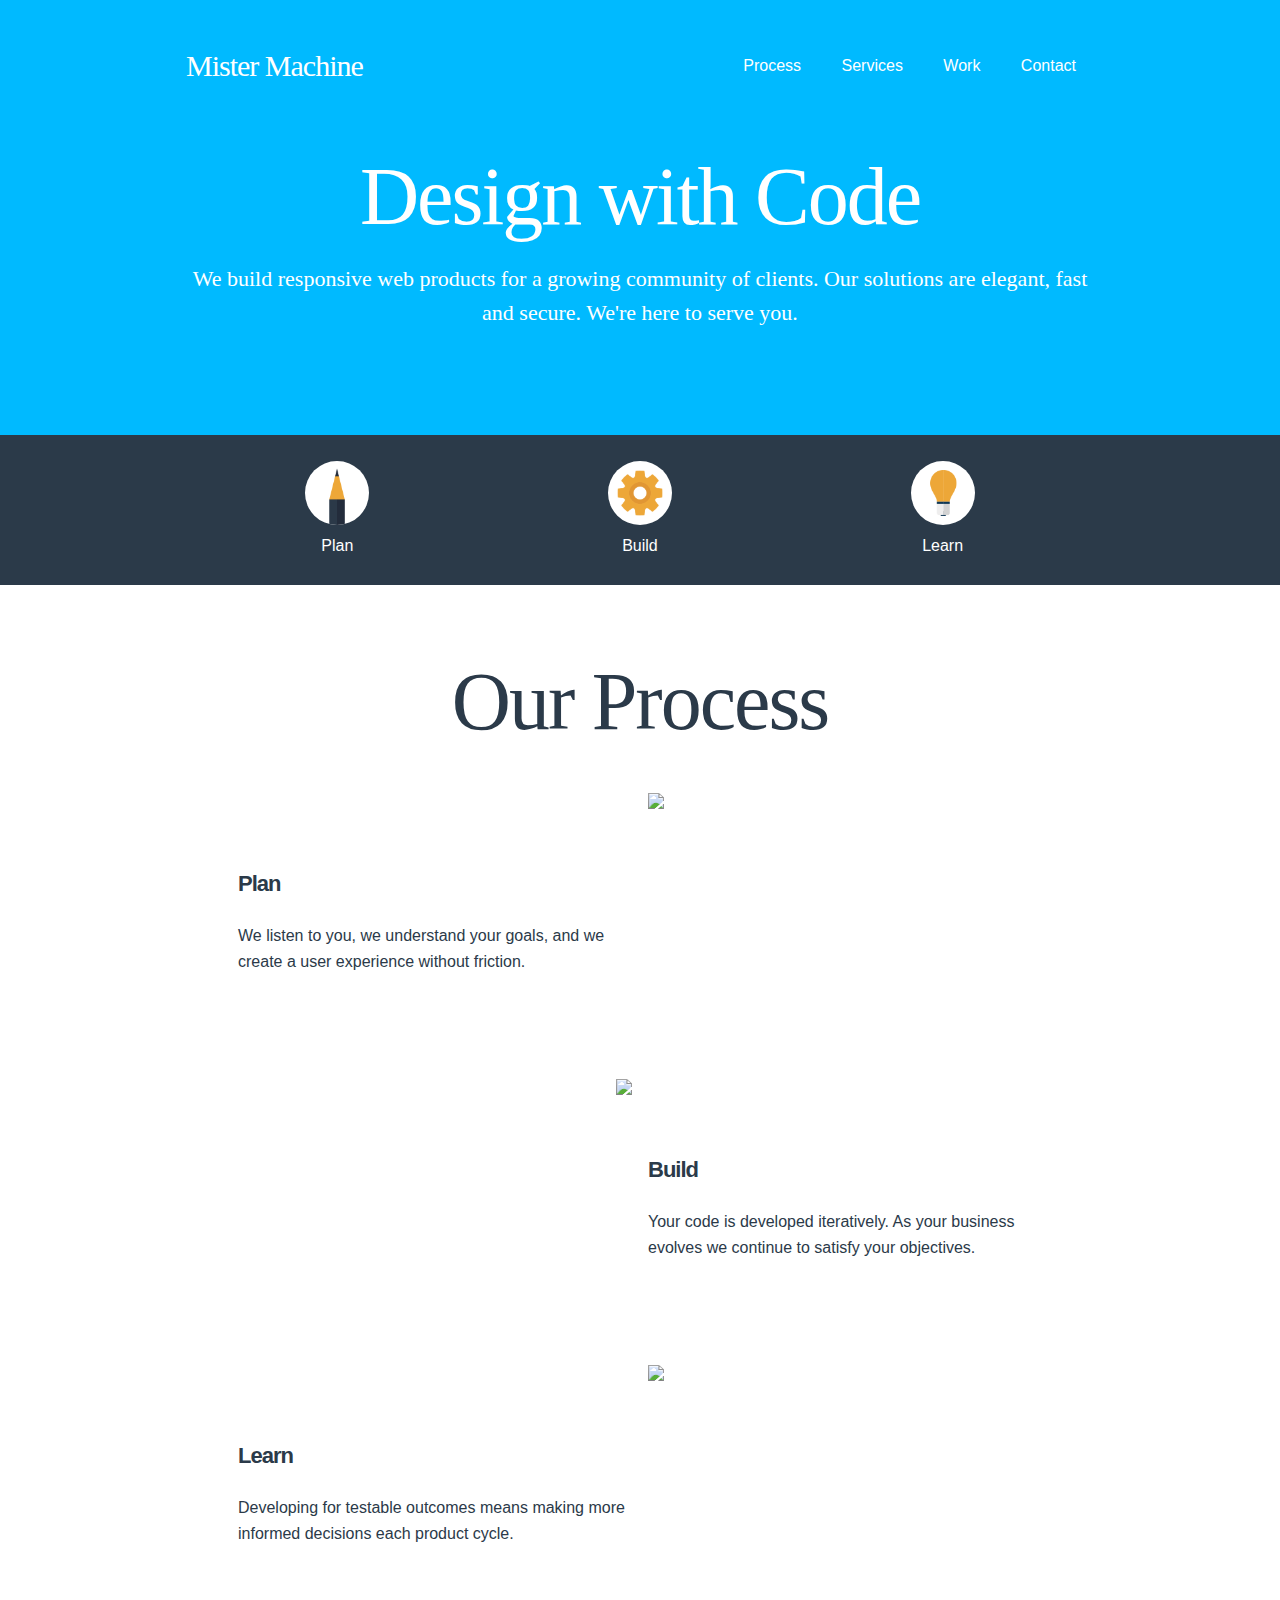
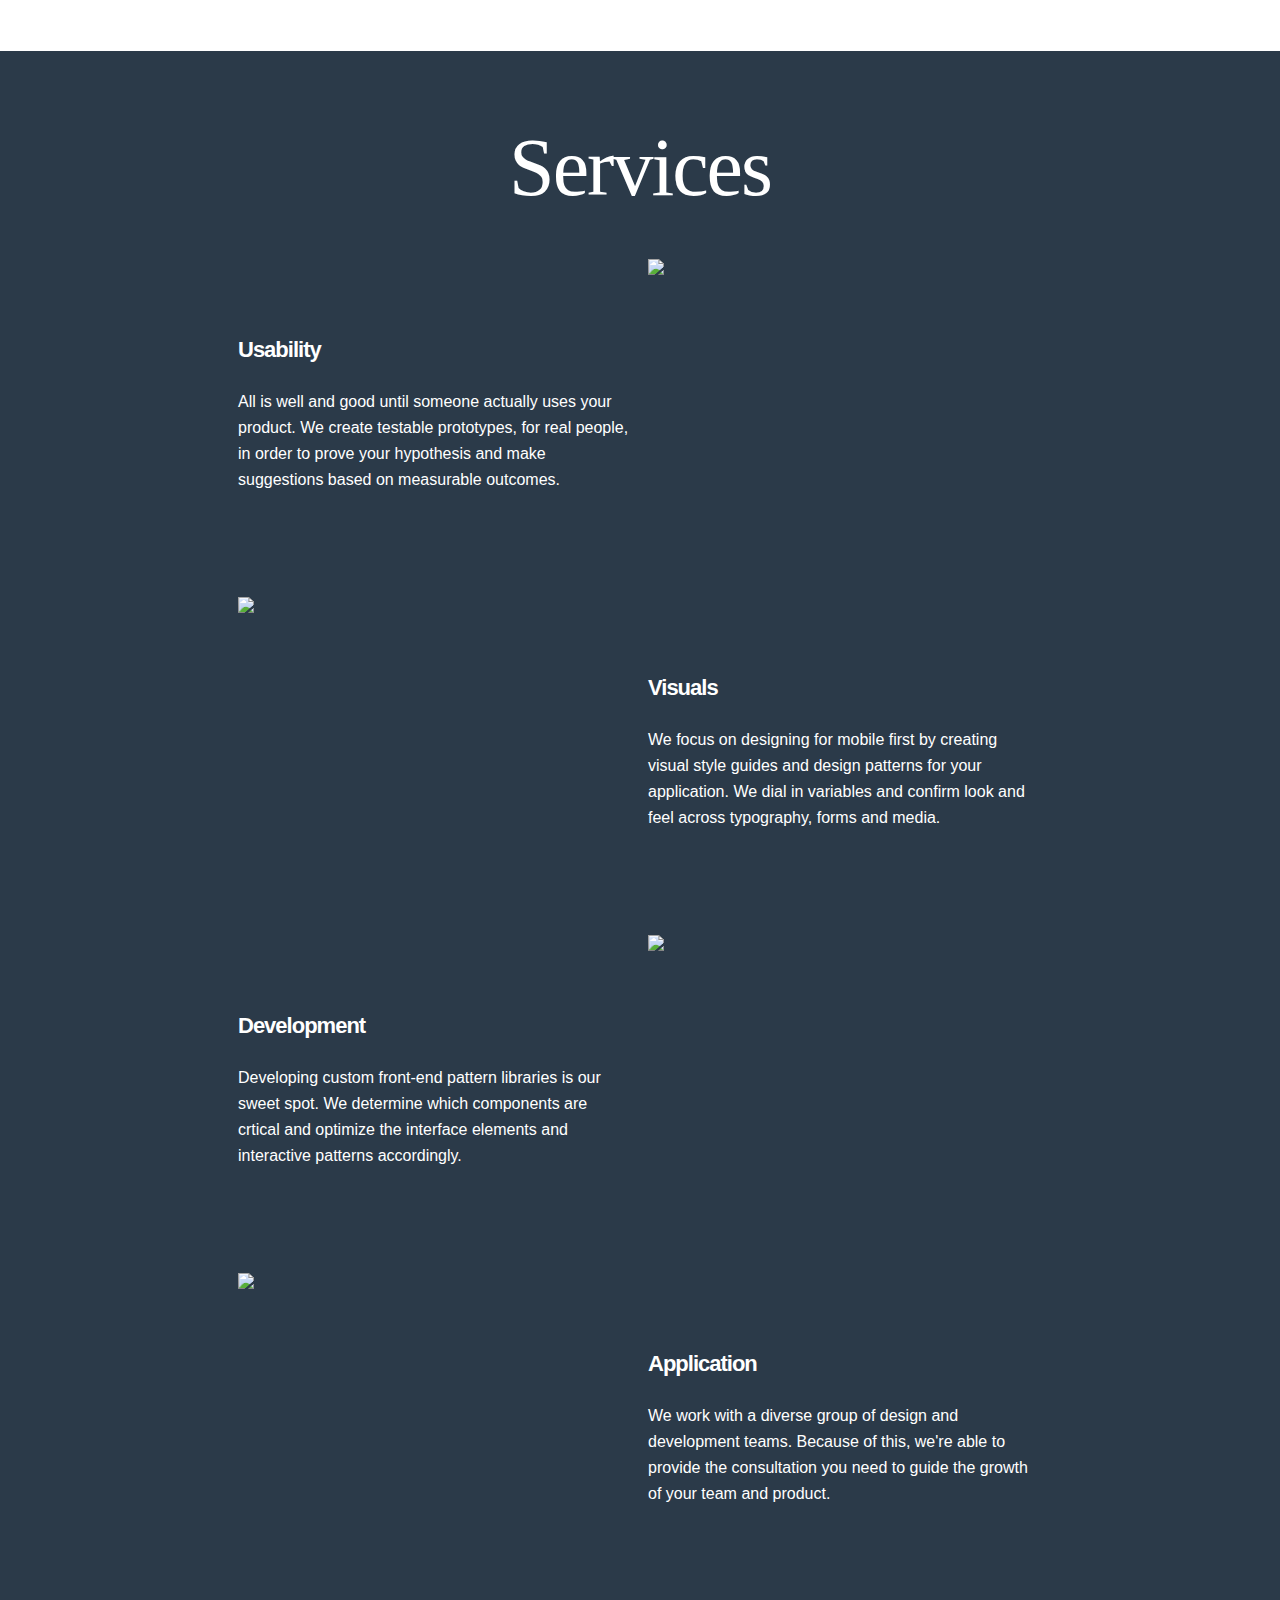
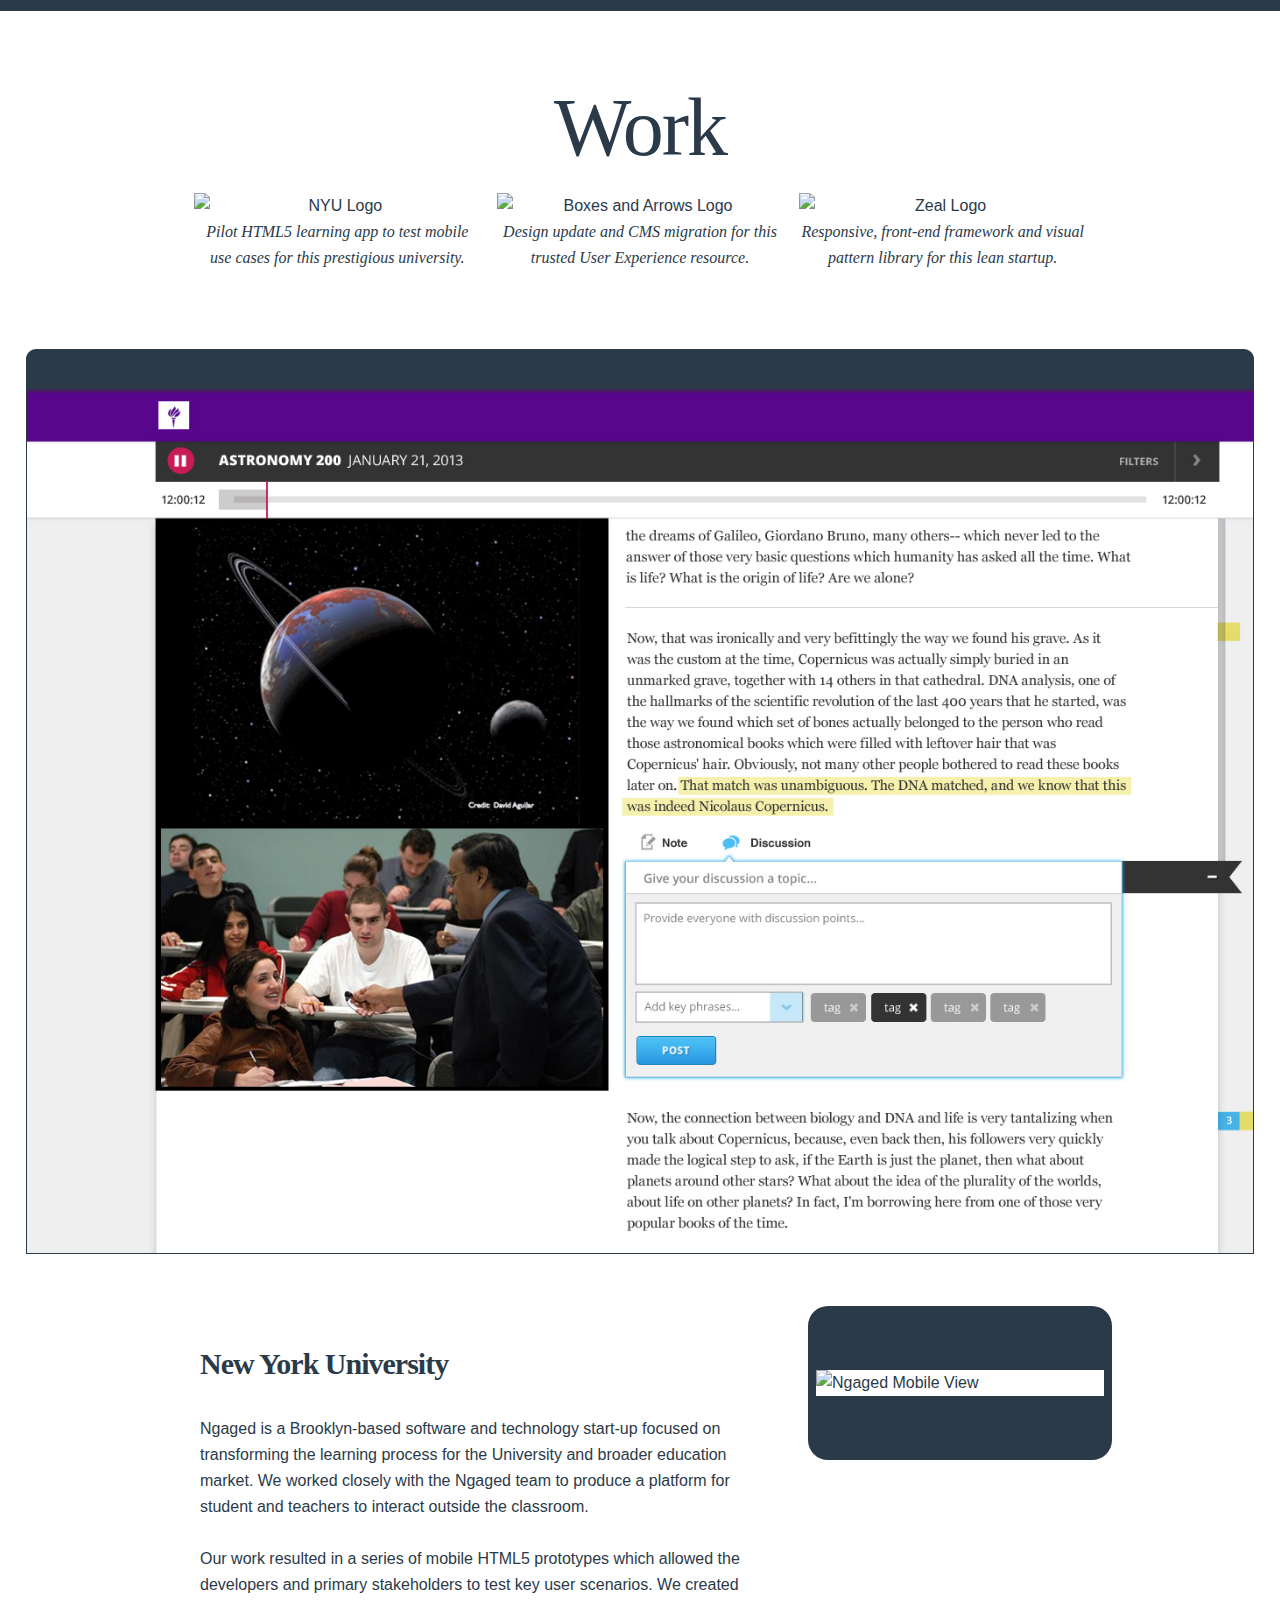
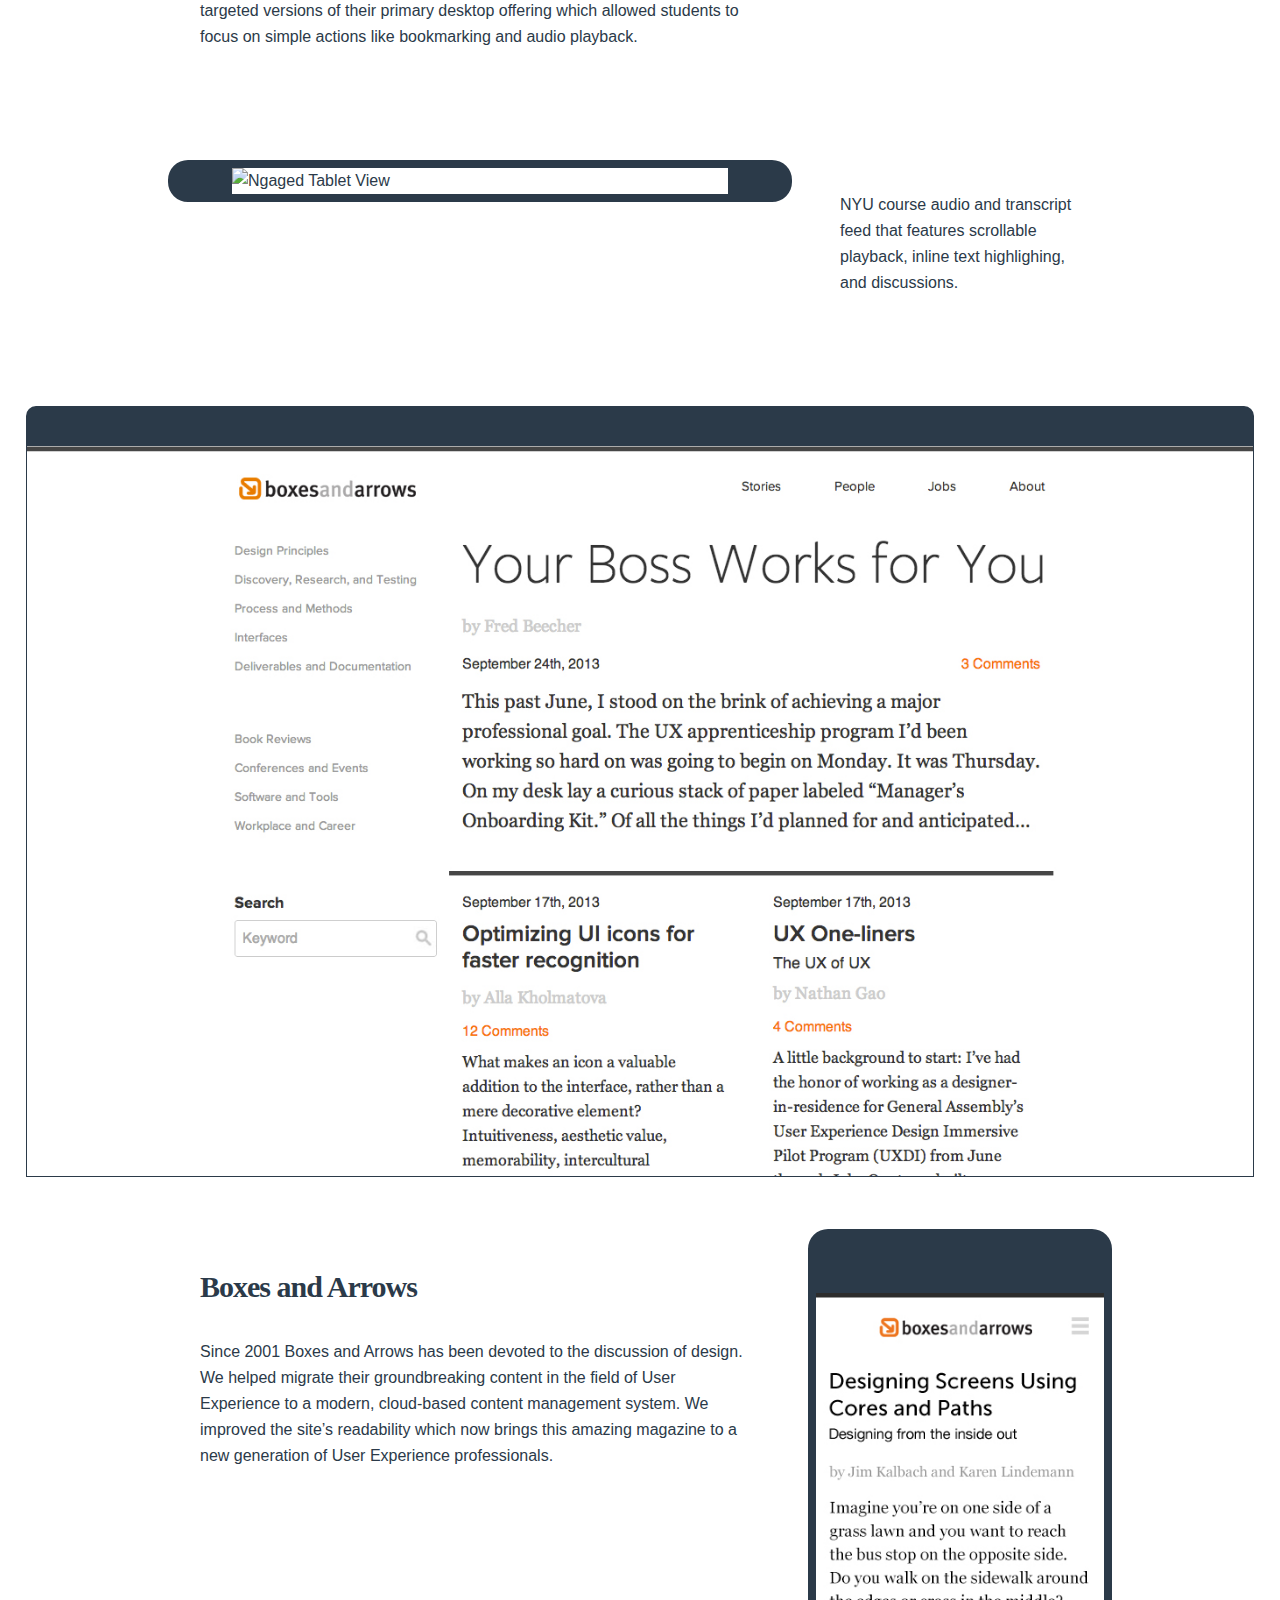
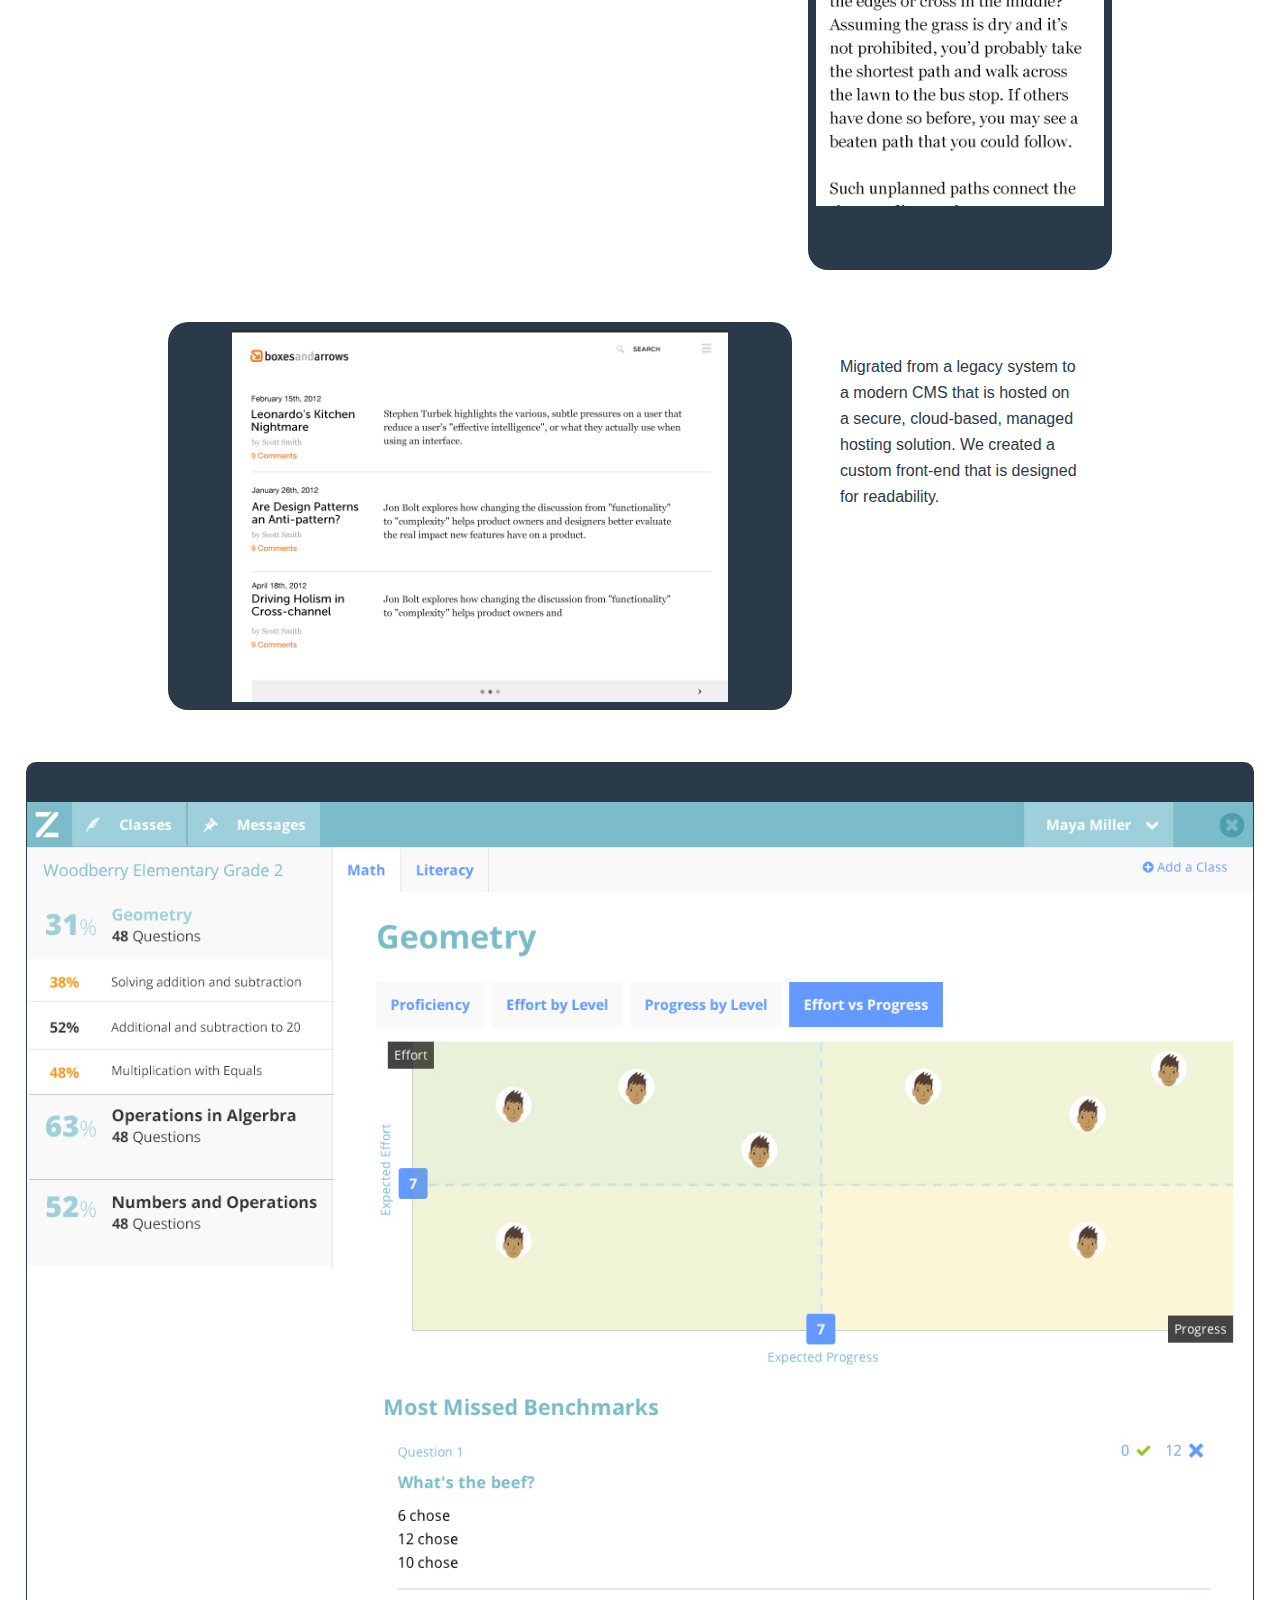
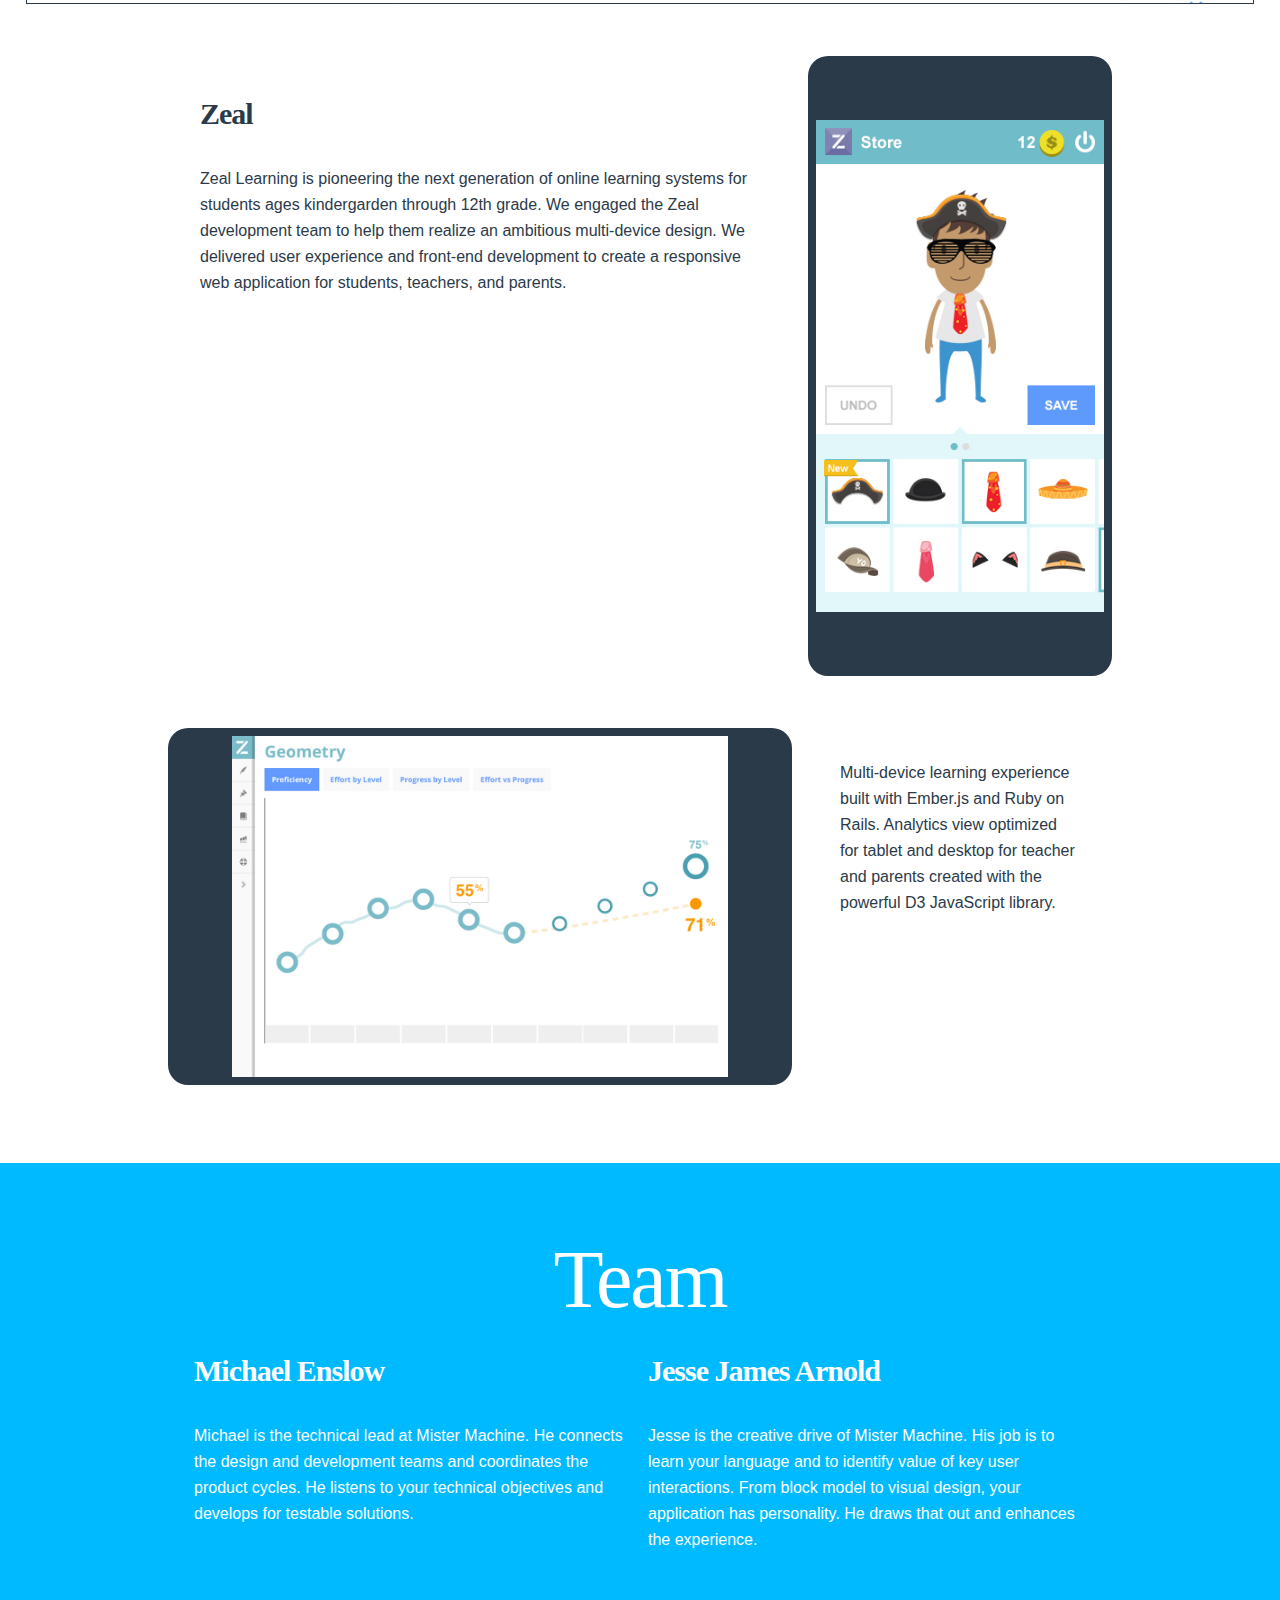
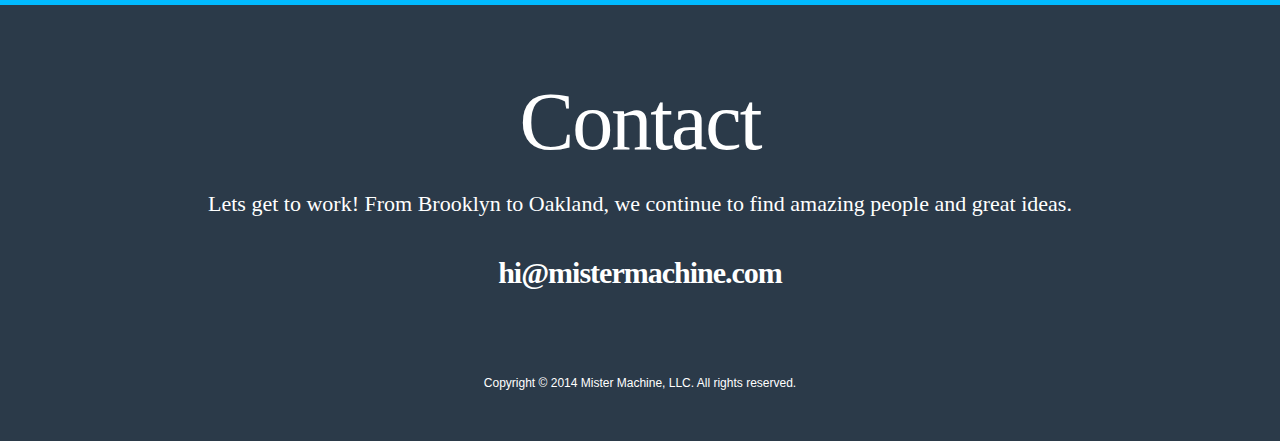
==== commit dfb44935: "Updated mobile type sizes" ====
--- a/index.html
+++ b/index.html
@@ -4,7 +4,7 @@
 <head>
 
   <meta charset="utf-8">
-  <meta name="viewport" content="width=device-width" />
+  <meta name="viewport" content="width=device-width">
 
   <title>Mister Machine. Design with Code.</title>
   <link type="text/css" rel="stylesheet" href="assets/stylesheets/application.css" />
@@ -17,7 +17,8 @@
   <section class="hero primary bg-logo">
     <div class="row">
       <header class="control row">
-        <h1 class="beta normal medium-left logo">Mister Machine</h1>
+      	<h1 class="mega normal logo center hide-medium">MrM</h1>
+        <h1 class="beta normal medium-left show-medium logo">Mister Machine</h1>
         <figure class="hide-medium"><img src="img/icon-logo.png" class="centered"/></figure></a>
         <nav class="right" role="navigation">
           <ul class="">
@@ -196,7 +197,7 @@
           <a title="Ngaged Case Study" href="#ngaged">
             <img src="img/nyu-logo.png" alt="NYU Logo">
             <h2 class="image hide">New York University</h2>
-            <p>
+            <p class="center">
             <em class="serif">Pilot HTML5 learning app to test mobile use cases for this prestigious university. </em>
             </p>
           </a>
@@ -211,7 +212,7 @@
         <div class="slide row">
           <div class="column size2of3 ">
             <div class="inner-words">
-              <h2 id="ngaged" class="hide-mobile">New York University</h2>
+              <h2 id="ngaged" class="hide-base">New York University</h2>
               <p>
               Ngaged is a Brooklyn-based software and technology start-up 
               focused on transforming the learning process for the 
@@ -262,7 +263,7 @@
         <a title="Boxes and Arrows Case Study" href="#boxesandarrows">
           <img src="img/boxes-logo.png" alt="Boxes and Arrows Logo">
           <h2 class="image hide">Boxes and Arrows</h2>
-          <p>
+          <p  class="center">
           <em class="serif">Design update and CMS migration for this trusted 
           User Experience resource.</em>
           </p>
@@ -276,17 +277,9 @@
         </div>
 
         <div class="slide row">  
-          <div class="column size1of3 ">
-            <div class="inner-fig push">
-              <figure class="device-mobile">
-                <img src="img/boxes2.jpg" alt="Boxes and Arrows Mobile View">
-              </figure>
-            </div>
-          </div> 
-
           <div class="column size2of3 ">
             <div class="inner-words">
-              <h2 id="boxesandarrows" class="hide-mobile">Boxes and Arrows</h2>
+              <h2 id="boxesandarrows" class="hide-base">Boxes and Arrows</h2>
               <p>
               Since 2001 Boxes and Arrows has been devoted to the 
               discussion of design. We helped migrate their 
@@ -296,24 +289,32 @@
               new generation of User Experience professionals.
               </p>
             </div>
-          </div> 
+          </div>
+          
+          <div class="column size1of3 ">
+            <div class="inner-fig push">
+              <figure class="device-mobile">
+                <img src="img/boxes2.jpg" alt="Boxes and Arrows Mobile View">
+              </figure>
+            </div>
+          </div>   
         </div>
 
         <div class="slide row">
-          <div class="column size1of3">
-            <div class="inner-words">
-              <p>
-              Migrated from a legacy system to a modern CMS that is hosted on 
-              a secure, cloud-based, managed hosting solution. We created a 
-              custom front-end that is designed for readability.
-              </p>
-            </div>
-          </div>
-
           <div class="column size2of3">
             <figure class="device-tablet">
               <img src="img/boxes3.jpg" alt="Boxes and Arrows Tablet View">
             </figure>
+          </div>
+          
+          <div class="column size1of3">
+            <div class="inner-words">
+              <p>
+              Migrated from a legacy system to a modern CMS that is hosted on 
+              a secure, cloud-based, managed hosting solution. We created a 
+              custom front-end that is designed for readability.
+              </p>
+            </div>
           </div>
         </div>
       </article>
@@ -324,7 +325,7 @@
         <a title="Zeal Case Study" href="#zeal"> 
           <img src="img/zeal-logo.png" alt="Zeal Logo">
           <h2 class="image hide">Zeal</h2>
-          <p>
+          <p  class="center">
           <em class="serif">Responsive, front-end framework and visual 
           pattern library for this lean startup.</em>
           </p>
@@ -340,7 +341,7 @@
         <div class="slide row">
           <div class="column size2of3">
             <div class="inner-words">
-              <h2 id="zeal" class="hide-mobile">Zeal</h2>
+              <h2 id="zeal" class="hide-base">Zeal</h2>
               <p>
               Zeal Learning is pioneering the next generation of online 
               learning systems for students ages kindergarden through 12th 
--- a/assets/stylesheets/application.css
+++ b/assets/stylesheets/application.css
@@ -140,30 +140,31 @@
   max-width: 100%;
   height: auto;
   display: block;
-}
-/* line 9, ../_mistermachine_compass/scss/global/_media.scss */
+  margin: 0 auto;
+}
+/* line 10, ../_mistermachine_compass/scss/global/_media.scss */
 img.no-resize, video.no-resize, object.no-resize {
   max-width: none;
 }
 
-/* line 15, ../_mistermachine_compass/scss/global/_media.scss */
+/* line 16, ../_mistermachine_compass/scss/global/_media.scss */
 .squeeze {
   overflow: hidden;
 }
 @media only screen and (min-width: 48em) {
-  /* line 15, ../_mistermachine_compass/scss/global/_media.scss */
+  /* line 16, ../_mistermachine_compass/scss/global/_media.scss */
   .squeeze {
     height: 18em;
   }
 }
 @media only screen and (min-width: 75em) {
-  /* line 15, ../_mistermachine_compass/scss/global/_media.scss */
+  /* line 16, ../_mistermachine_compass/scss/global/_media.scss */
   .squeeze {
     height: 19.5em;
   }
 }
 
-/* line 28, ../_mistermachine_compass/scss/global/_media.scss */
+/* line 29, ../_mistermachine_compass/scss/global/_media.scss */
 .round {
   -webkit-border-radius: 50%;
   -moz-border-radius: 50%;
@@ -830,65 +831,71 @@
 
 /* line 102, ../_mistermachine_compass/scss/layout/_grid.scss */
 .column {
-  padding: 0 0.5rem;
-}
-/* line 106, ../_mistermachine_compass/scss/layout/_grid.scss */
+  padding: 0;
+}
+@media only screen and (min-width: 30em) {
+  /* line 102, ../_mistermachine_compass/scss/layout/_grid.scss */
+  .column {
+    padding: 0 .5em;
+  }
+}
+/* line 109, ../_mistermachine_compass/scss/layout/_grid.scss */
 .column.centered {
   padding: 0;
 }
-@media only screen and (min-width: 30em) {
+@media only screen and (min-width: 40em) {
   /* line 102, ../_mistermachine_compass/scss/layout/_grid.scss */
   .column {
     float: left;
     padding-bottom: 0;
   }
-  /* line 113, ../_mistermachine_compass/scss/layout/_grid.scss */
+  /* line 116, ../_mistermachine_compass/scss/layout/_grid.scss */
   .column.size1of1 {
     float: none;
   }
-  /* line 114, ../_mistermachine_compass/scss/layout/_grid.scss */
+  /* line 117, ../_mistermachine_compass/scss/layout/_grid.scss */
   .column.size1of2 {
     width: 50%;
   }
-  /* line 115, ../_mistermachine_compass/scss/layout/_grid.scss */
+  /* line 118, ../_mistermachine_compass/scss/layout/_grid.scss */
   .column.size1of3 {
     width: 33.33333%;
   }
-  /* line 116, ../_mistermachine_compass/scss/layout/_grid.scss */
+  /* line 119, ../_mistermachine_compass/scss/layout/_grid.scss */
   .column.size2of3 {
     width: 66.66666%;
   }
-  /* line 117, ../_mistermachine_compass/scss/layout/_grid.scss */
+  /* line 120, ../_mistermachine_compass/scss/layout/_grid.scss */
   .column.size1of4 {
     width: 25%;
   }
-  /* line 118, ../_mistermachine_compass/scss/layout/_grid.scss */
+  /* line 121, ../_mistermachine_compass/scss/layout/_grid.scss */
   .column.size3of4 {
     width: 75%;
   }
-  /* line 119, ../_mistermachine_compass/scss/layout/_grid.scss */
+  /* line 122, ../_mistermachine_compass/scss/layout/_grid.scss */
   .column.size1of5 {
     width: 20%;
   }
-  /* line 120, ../_mistermachine_compass/scss/layout/_grid.scss */
+  /* line 123, ../_mistermachine_compass/scss/layout/_grid.scss */
   .column.size2of5 {
     width: 40%;
   }
-  /* line 121, ../_mistermachine_compass/scss/layout/_grid.scss */
+  /* line 124, ../_mistermachine_compass/scss/layout/_grid.scss */
   .column.size3of5 {
     width: 60%;
   }
-  /* line 122, ../_mistermachine_compass/scss/layout/_grid.scss */
+  /* line 125, ../_mistermachine_compass/scss/layout/_grid.scss */
   .column.size4of5 {
     width: 80%;
   }
-  /* line 123, ../_mistermachine_compass/scss/layout/_grid.scss */
+  /* line 126, ../_mistermachine_compass/scss/layout/_grid.scss */
   .column.right {
     float: right;
   }
 }
 
-/* line 131, ../_mistermachine_compass/scss/layout/_grid.scss */
+/* line 134, ../_mistermachine_compass/scss/layout/_grid.scss */
 .panel {
   padding: 26px;
 }
@@ -1123,8 +1130,9 @@
   display: block;
   font-weight: 600;
   -webkit-font-smoothing: antialiased;
-}
-/* line 50, ../_mistermachine_compass/scss/global/_typography.scss */
+  text-align: center;
+}
+/* line 51, ../_mistermachine_compass/scss/global/_typography.scss */
 h1.normal,
 .normal.alpha, h2.normal,
 .normal.beta, h3.normal,
@@ -1134,7 +1142,7 @@
 .normal.zeta {
   font-weight: 500;
 }
-/* line 54, ../_mistermachine_compass/scss/global/_typography.scss */
+/* line 55, ../_mistermachine_compass/scss/global/_typography.scss */
 h1 [class^="icon-"],
 .alpha [class^="icon-"], h2 [class^="icon-"],
 .beta [class^="icon-"], h3 [class^="icon-"],
@@ -1150,40 +1158,68 @@
 .zeta [class*=" icon-"] {
   margin-right: .25em;
 }
-
-/* line 60, ../_mistermachine_compass/scss/global/_typography.scss */
+/* line 59, ../_mistermachine_compass/scss/global/_typography.scss */
+h1.center,
+.center.alpha, h2.center,
+.center.beta, h3.center,
+.center.gamma, h4.center,
+.center.delta, h5.center,
+.center.epsilon, h6.center,
+.center.zeta {
+  text-align: center;
+}
+@media only screen and (min-width: 40em) {
+  /* line 42, ../_mistermachine_compass/scss/global/_typography.scss */
+  h1,
+  .alpha, h2,
+  .beta, h3,
+  .gamma, h4,
+  .delta, h5,
+  .epsilon, h6,
+  .zeta {
+    text-align: left;
+  }
+}
+
+/* line 69, ../_mistermachine_compass/scss/global/_typography.scss */
 .rhythm {
   margin-bottom: 1.625rem;
 }
 
-/* line 66, ../_mistermachine_compass/scss/global/_typography.scss */
+/* line 75, ../_mistermachine_compass/scss/global/_typography.scss */
 h1,
 .alpha {
-  font-size: 2.125rem;
+  font-size: 1.875rem;
   line-height: 3.25rem;
   line-height: 2.03125rem;
-  margin-top: 1.625rem;
+  margin-top: 0rem;
   padding-top: 1.625rem;
   padding-bottom: 0rem;
   margin-bottom: 1.625rem;
-  font-weight: 300;
+  font-weight: 500;
 }
 @media only screen and (min-width: 48em) {
-  /* line 66, ../_mistermachine_compass/scss/global/_typography.scss */
+  /* line 75, ../_mistermachine_compass/scss/global/_typography.scss */
   h1,
   .alpha {
     font-size: 5.125rem;
     line-height: 6.5rem;
     line-height: 4.875rem;
+    margin-top: 1.625rem;
+    padding-top: 1.625rem;
+    padding-bottom: 0rem;
+    margin-bottom: 1.625rem;
     letter-spacing: -2px;
-  }
-}
-
-/* line 81, ../_mistermachine_compass/scss/global/_typography.scss */
+    font-weight: 300;
+  }
+}
+
+/* line 92, ../_mistermachine_compass/scss/global/_typography.scss */
 h2,
 .beta {
-  font-size: 1.625rem;
+  font-size: 1.5rem;
   line-height: 3.25rem;
+  line-height: 2.03125rem;
   margin-top: 0rem;
   padding-top: 0rem;
   padding-bottom: 0rem;
@@ -1191,7 +1227,7 @@
   font-weight: 600;
 }
 @media only screen and (min-width: 48em) {
-  /* line 81, ../_mistermachine_compass/scss/global/_typography.scss */
+  /* line 92, ../_mistermachine_compass/scss/global/_typography.scss */
   h2,
   .beta {
     font-size: 1.875rem;
@@ -1200,12 +1236,12 @@
   }
 }
 
-/* line 93, ../_mistermachine_compass/scss/global/_typography.scss */
+/* line 105, ../_mistermachine_compass/scss/global/_typography.scss */
 h3,
 .gamma {
   font-size: 1.125rem;
   line-height: 1.625rem;
-  line-height: 2.03125rem;
+  line-height: 1.82813rem;
   margin-top: 0rem;
   padding-top: 0rem;
   padding-bottom: 0rem;
@@ -1213,7 +1249,7 @@
   font-weight: 400;
 }
 @media only screen and (min-width: 48em) {
-  /* line 93, ../_mistermachine_compass/scss/global/_typography.scss */
+  /* line 105, ../_mistermachine_compass/scss/global/_typography.scss */
   h3,
   .gamma {
     font-size: 1.375rem;
@@ -1223,7 +1259,7 @@
   }
 }
 
-/* line 108, ../_mistermachine_compass/scss/global/_typography.scss */
+/* line 120, ../_mistermachine_compass/scss/global/_typography.scss */
 h4,
 .delta {
   font-size: 1rem;
@@ -1235,7 +1271,7 @@
   margin-bottom: 1.625rem;
 }
 @media only screen and (min-width: 48em) {
-  /* line 108, ../_mistermachine_compass/scss/global/_typography.scss */
+  /* line 120, ../_mistermachine_compass/scss/global/_typography.scss */
   h4,
   .delta {
     font-size: 1.375rem;
@@ -1243,7 +1279,7 @@
   }
 }
 
-/* line 120, ../_mistermachine_compass/scss/global/_typography.scss */
+/* line 132, ../_mistermachine_compass/scss/global/_typography.scss */
 h5,
 .epsilon {
   font-size: 0.875rem;
@@ -1254,7 +1290,7 @@
   margin-bottom: 1.625rem;
 }
 @media only screen and (min-width: 48em) {
-  /* line 120, ../_mistermachine_compass/scss/global/_typography.scss */
+  /* line 132, ../_mistermachine_compass/scss/global/_typography.scss */
   h5,
   .epsilon {
     font-size: 1rem;
@@ -1262,7 +1298,7 @@
   }
 }
 
-/* line 130, ../_mistermachine_compass/scss/global/_typography.scss */
+/* line 142, ../_mistermachine_compass/scss/global/_typography.scss */
 h6,
 .zeta {
   font-size: 0.75rem;
@@ -1273,7 +1309,7 @@
   margin-bottom: 1.625rem;
 }
 @media only screen and (min-width: 48em) {
-  /* line 130, ../_mistermachine_compass/scss/global/_typography.scss */
+  /* line 142, ../_mistermachine_compass/scss/global/_typography.scss */
   h6,
   .zeta {
     font-size: 0.875rem;
@@ -1281,7 +1317,18 @@
   }
 }
 
-/* line 139, ../_mistermachine_compass/scss/global/_typography.scss */
+/* line 151, ../_mistermachine_compass/scss/global/_typography.scss */
+h1.mega {
+  font-size: 6.25rem;
+  line-height: 6.5rem;
+  margin-top: 1.625rem;
+  padding-top: 0rem;
+  padding-bottom: 0rem;
+  margin-bottom: 1.625rem;
+  font-weight: 700;
+}
+
+/* line 158, ../_mistermachine_compass/scss/global/_typography.scss */
 p {
   margin-top: 0rem;
   padding-top: 0rem;
@@ -1289,18 +1336,18 @@
   margin-bottom: 1.625rem;
 }
 
-/* line 143, ../_mistermachine_compass/scss/global/_typography.scss */
+/* line 162, ../_mistermachine_compass/scss/global/_typography.scss */
 span {
   margin-bottom: 0;
 }
 
-/* line 149, ../_mistermachine_compass/scss/global/_typography.scss */
+/* line 168, ../_mistermachine_compass/scss/global/_typography.scss */
 a {
   text-decoration: none;
   color: #2b3a49;
 }
 
-/* line 154, ../_mistermachine_compass/scss/global/_typography.scss */
+/* line 173, ../_mistermachine_compass/scss/global/_typography.scss */
 .small {
   font-size: 0.75rem;
   line-height: 1.625rem;
@@ -1308,47 +1355,47 @@
   text-transform: none;
 }
 
-/* line 160, ../_mistermachine_compass/scss/global/_typography.scss */
+/* line 179, ../_mistermachine_compass/scss/global/_typography.scss */
 small {
   color: #9f988d;
 }
 
-/* line 164, ../_mistermachine_compass/scss/global/_typography.scss */
+/* line 183, ../_mistermachine_compass/scss/global/_typography.scss */
 .sans {
   font-family: "Gotham SSm A", "Gotham SSm B", "HelveticaNeue", "Helvetica Neue", Helvetica, Arial, sans-serif;
 }
 
-/* line 168, ../_mistermachine_compass/scss/global/_typography.scss */
+/* line 187, ../_mistermachine_compass/scss/global/_typography.scss */
 .serif {
   font-family: "Sentinel SSm A", "Sentinel SSm B", "Georgia", serif;
 }
 
-/* line 172, ../_mistermachine_compass/scss/global/_typography.scss */
+/* line 191, ../_mistermachine_compass/scss/global/_typography.scss */
 .caps {
   text-transform: uppercase;
 }
 
-/* line 176, ../_mistermachine_compass/scss/global/_typography.scss */
+/* line 195, ../_mistermachine_compass/scss/global/_typography.scss */
 .normal {
   font-weight: normal;
 }
 
-/* line 180, ../_mistermachine_compass/scss/global/_typography.scss */
+/* line 199, ../_mistermachine_compass/scss/global/_typography.scss */
 .alignleft {
   text-align: left;
 }
 
-/* line 184, ../_mistermachine_compass/scss/global/_typography.scss */
+/* line 203, ../_mistermachine_compass/scss/global/_typography.scss */
 .alignright {
   text-align: right;
 }
 
-/* line 188, ../_mistermachine_compass/scss/global/_typography.scss */
+/* line 207, ../_mistermachine_compass/scss/global/_typography.scss */
 .no-margin {
   margin-bottom: 0;
 }
 
-/* line 192, ../_mistermachine_compass/scss/global/_typography.scss */
+/* line 211, ../_mistermachine_compass/scss/global/_typography.scss */
 nav li {
   font-family: "Gotham SSm A", "Gotham SSm B", "HelveticaNeue", "Helvetica Neue", Helvetica, Arial, sans-serif;
 }
@@ -1368,7 +1415,6 @@
 }
 /* line 17, ../_mistermachine_compass/scss/modules/_control.scss */
 .control .logo {
-  display: block;
   background: #00baff;
   height: 5rem;
   line-height: 5rem;
@@ -1713,21 +1759,25 @@
 /*------------------------------------*\
     $VIEWS
 \*------------------------------------*/
-/* line 6, ../_mistermachine_compass/scss/views/_patterns.scss */
-.hero {
-  padding-bottom: 52px;
-}
-
-/* line 11, ../_mistermachine_compass/scss/views/_patterns.scss */
-.process .silo {
+@media only screen and (min-width: 48em) {
+  /* line 6, ../_mistermachine_compass/scss/views/_patterns.scss */
+  .hero {
+    padding-bottom: 52px;
+  }
+}
+
+/* line 13, ../_mistermachine_compass/scss/views/_patterns.scss */
+.process .silo, .services .silo {
   margin-top: 0rem;
   padding-top: 0rem;
   padding-bottom: 0rem;
   margin-bottom: 0rem;
-}
-@media only screen and (min-width: 48em) {
-  /* line 11, ../_mistermachine_compass/scss/views/_patterns.scss */
-  .process .silo {
+  text-align: center;
+}
+@media only screen and (min-width: 40em) {
+  /* line 13, ../_mistermachine_compass/scss/views/_patterns.scss */
+  .process .silo, .services .silo {
+    text-align: left;
     max-width: 51.25em;
     margin-left: auto;
     margin-right: auto;
@@ -1737,48 +1787,18 @@
     margin-bottom: 1.625rem;
   }
 }
-/* line 21, ../_mistermachine_compass/scss/views/_patterns.scss */
-.process h2 {
+/* line 25, ../_mistermachine_compass/scss/views/_patterns.scss */
+.process h2, .services h2 {
   padding-top: 26px;
 }
 @media only screen and (min-width: 48em) {
-  /* line 21, ../_mistermachine_compass/scss/views/_patterns.scss */
-  .process h2 {
+  /* line 25, ../_mistermachine_compass/scss/views/_patterns.scss */
+  .process h2, .services h2 {
     padding-top: 78px;
   }
 }
 
-/* line 30, ../_mistermachine_compass/scss/views/_patterns.scss */
-.services .silo {
-  margin-top: 0rem;
-  padding-top: 0rem;
-  padding-bottom: 0rem;
-  margin-bottom: 0rem;
-}
-@media only screen and (min-width: 48em) {
-  /* line 30, ../_mistermachine_compass/scss/views/_patterns.scss */
-  .services .silo {
-    max-width: 51.25em;
-    margin-left: auto;
-    margin-right: auto;
-    margin-top: 1.625rem;
-    padding-top: 1.625rem;
-    padding-bottom: 1.625rem;
-    margin-bottom: 1.625rem;
-  }
-}
-/* line 40, ../_mistermachine_compass/scss/views/_patterns.scss */
-.services h2 {
-  padding-top: 26px;
-}
-@media only screen and (min-width: 48em) {
-  /* line 40, ../_mistermachine_compass/scss/views/_patterns.scss */
-  .services h2 {
-    padding-top: 78px;
-  }
-}
-
-/* line 49, ../_mistermachine_compass/scss/views/_patterns.scss */
+/* line 34, ../_mistermachine_compass/scss/views/_patterns.scss */
 .bullets .round {
   background: white;
   display: block;
@@ -1787,7 +1807,7 @@
   margin: 0 auto .5em;
 }
 
-/* line 58, ../_mistermachine_compass/scss/views/_patterns.scss */
+/* line 43, ../_mistermachine_compass/scss/views/_patterns.scss */
 .slide.row {
   margin-bottom: 52px;
   margin-left: auto;
@@ -1795,19 +1815,19 @@
 }
 
 @media only screen and (min-width: 48em) {
-  /* line 64, ../_mistermachine_compass/scss/views/_patterns.scss */
+  /* line 49, ../_mistermachine_compass/scss/views/_patterns.scss */
   .inner-words {
     padding: 2em;
   }
 }
 
-/* line 72, ../_mistermachine_compass/scss/views/_patterns.scss */
+/* line 57, ../_mistermachine_compass/scss/views/_patterns.scss */
 .device-screen,
 .device-mobile,
 .device-tablet {
   border: 0;
 }
-/* line 75, ../_mistermachine_compass/scss/views/_patterns.scss */
+/* line 60, ../_mistermachine_compass/scss/views/_patterns.scss */
 .device-screen img,
 .device-mobile img,
 .device-tablet img {
@@ -1820,7 +1840,7 @@
 }
 
 @media only screen and (min-width: 48em) {
-  /* line 86, ../_mistermachine_compass/scss/views/_patterns.scss */
+  /* line 71, ../_mistermachine_compass/scss/views/_patterns.scss */
   .device-screen {
     border-width: 2.5em 1px 1px 1px;
     border-style: solid;
@@ -1833,7 +1853,7 @@
     border-top-right-radius: 10px;
   }
 
-  /* line 93, ../_mistermachine_compass/scss/views/_patterns.scss */
+  /* line 78, ../_mistermachine_compass/scss/views/_patterns.scss */
   .device-mobile {
     border-width: 4em .5em 4em .5em;
     border-style: solid;
@@ -1845,7 +1865,7 @@
     border-radius: 20px;
   }
 
-  /* line 100, ../_mistermachine_compass/scss/views/_patterns.scss */
+  /* line 85, ../_mistermachine_compass/scss/views/_patterns.scss */
   .device-tablet {
     border-width: .5em 4em;
     border-style: solid;
@@ -1857,7 +1877,7 @@
     border-radius: 20px;
   }
 
-  /* line 110, ../_mistermachine_compass/scss/views/_patterns.scss */
+  /* line 95, ../_mistermachine_compass/scss/views/_patterns.scss */
   .device-screen img,
   .device-mobile img,
   .device-tablet img {
@@ -1865,7 +1885,7 @@
     margin-bottom: 0;
   }
 }
-/* line 117, ../_mistermachine_compass/scss/views/_patterns.scss */
+/* line 102, ../_mistermachine_compass/scss/views/_patterns.scss */
 nav img {
   margin-left: auto;
   margin-right: auto;
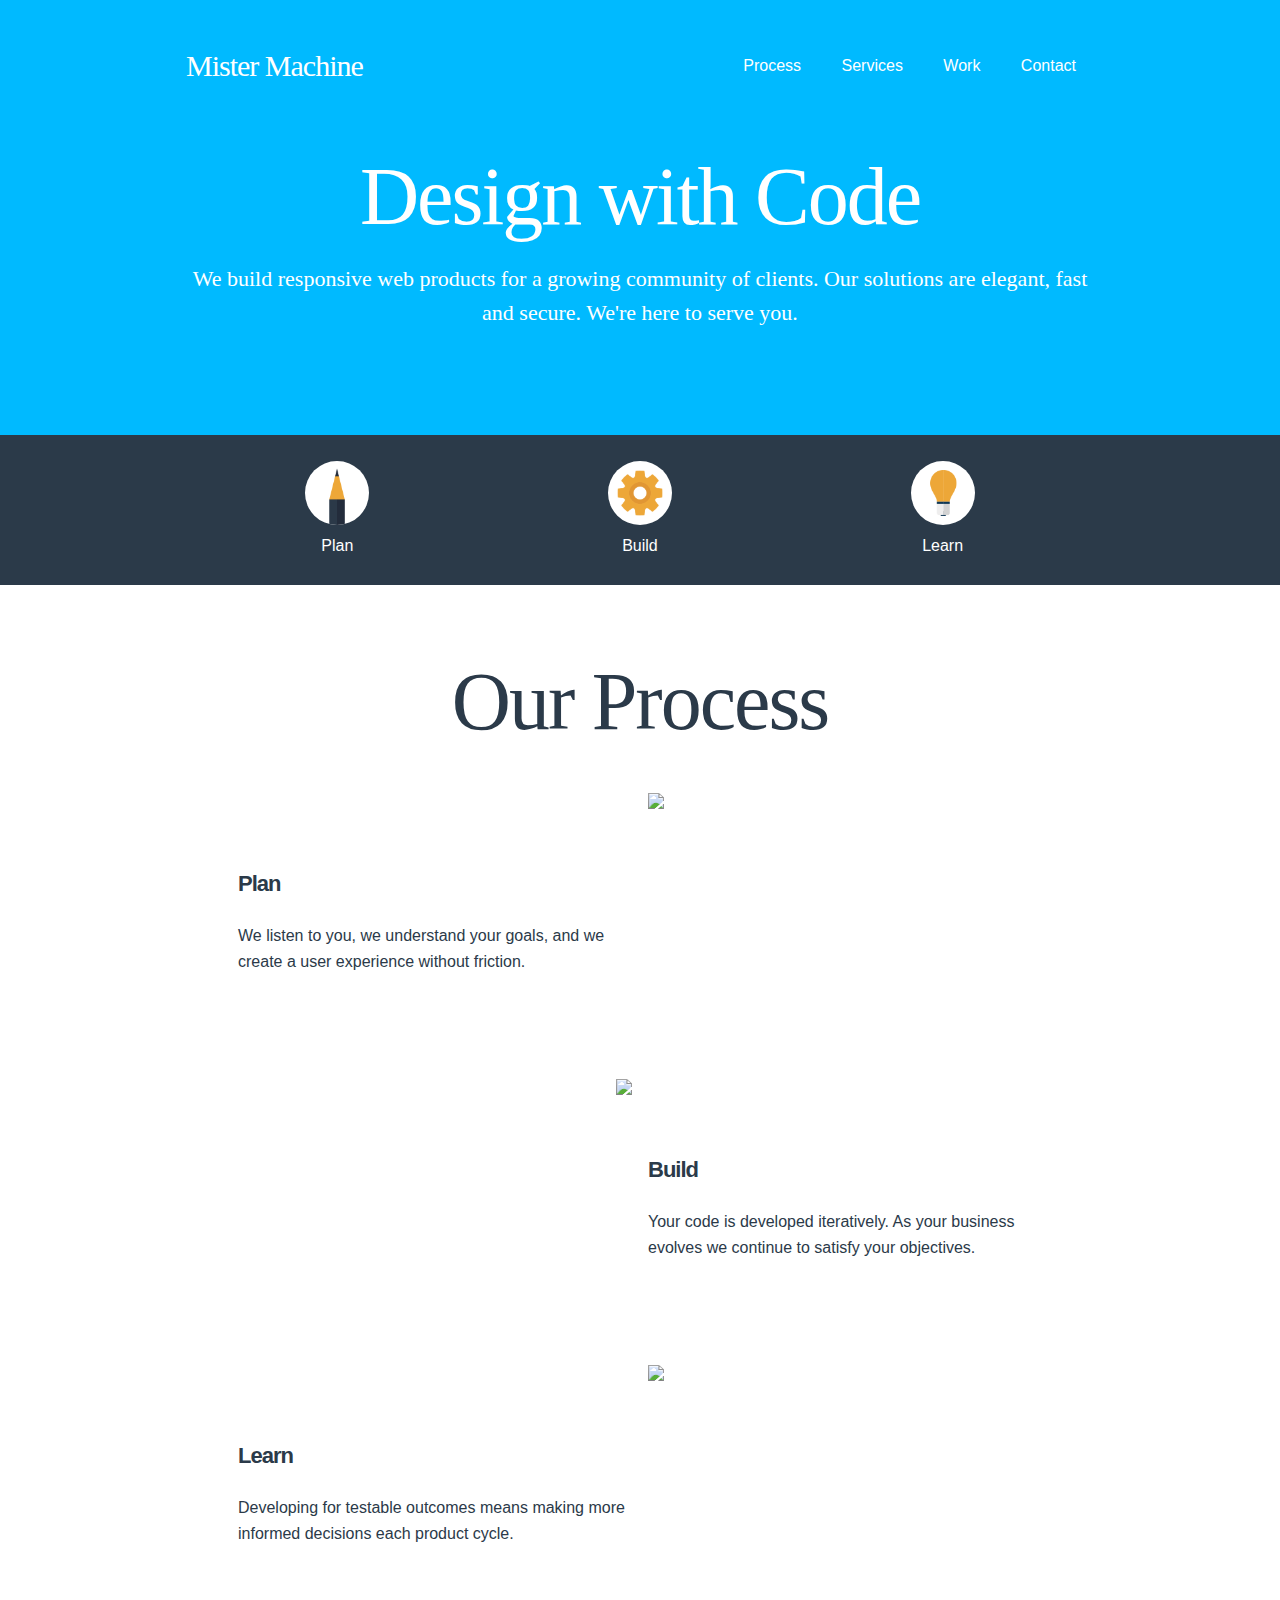
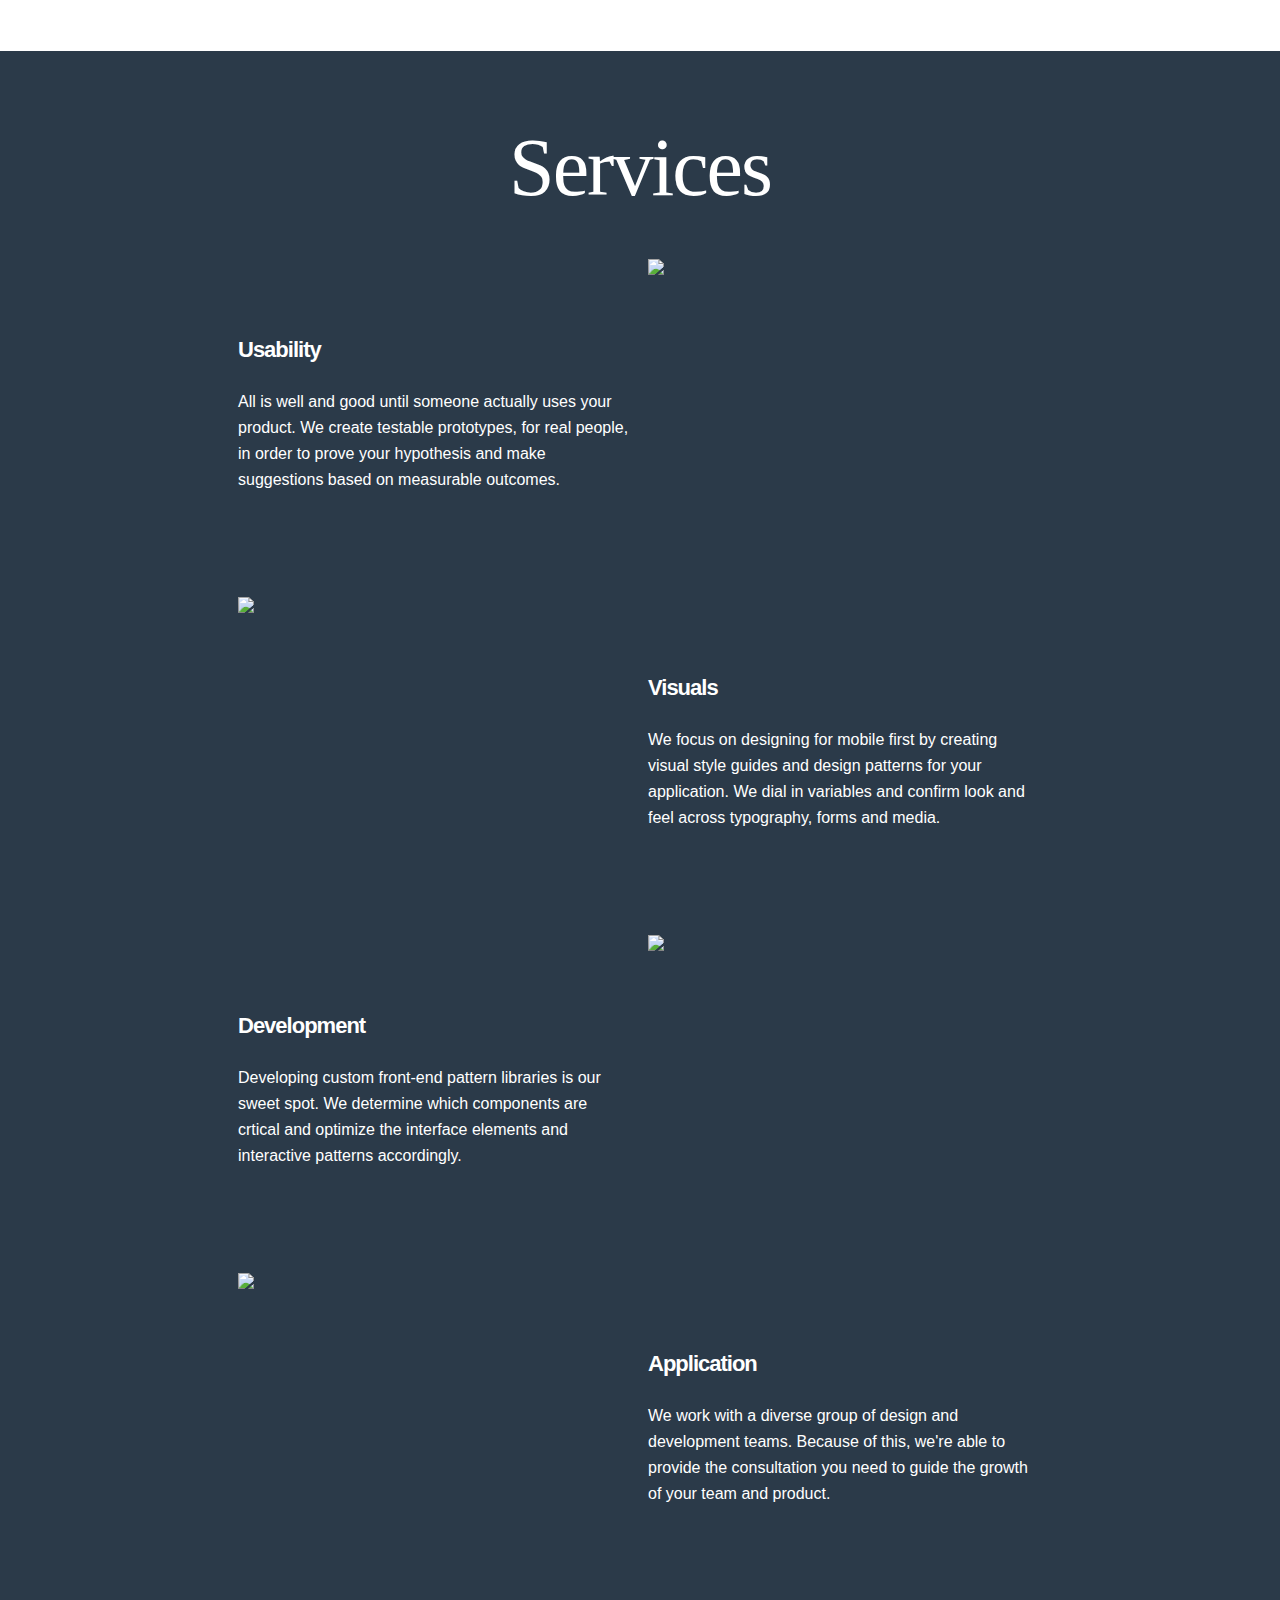
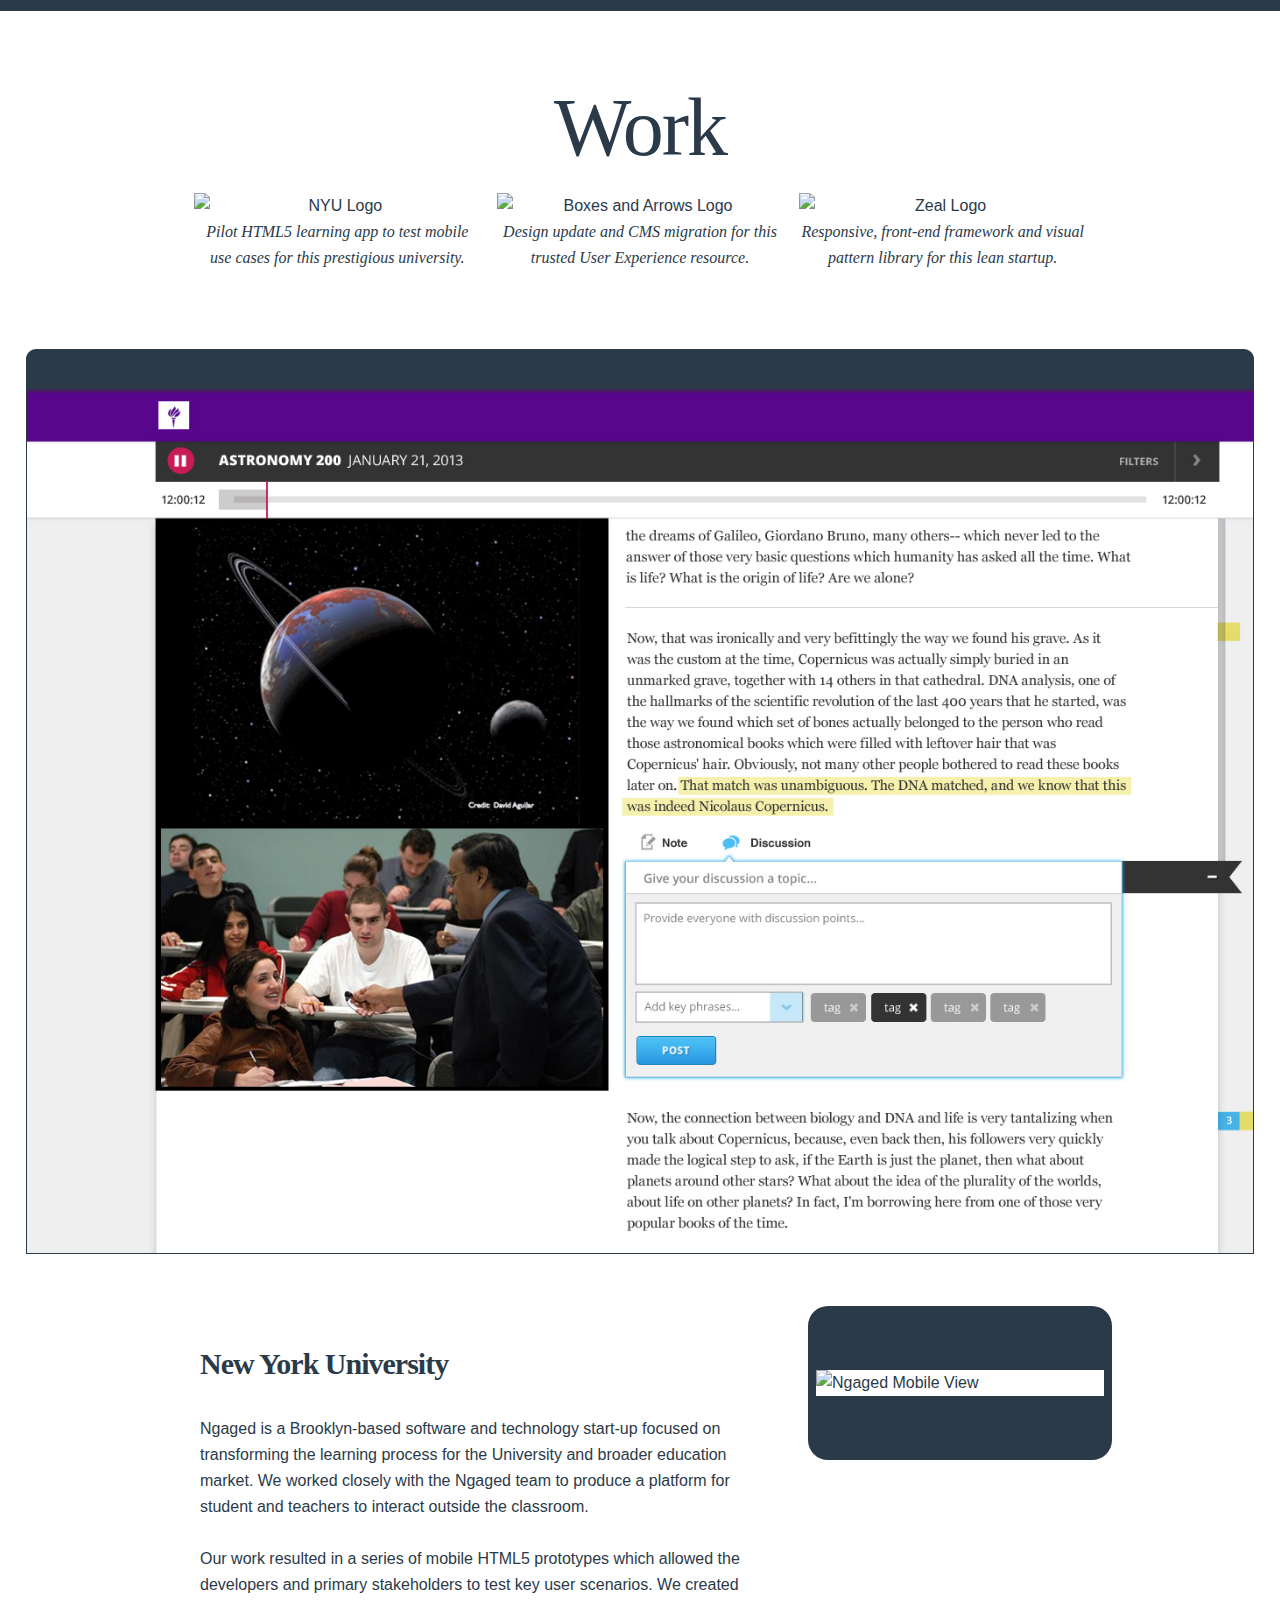
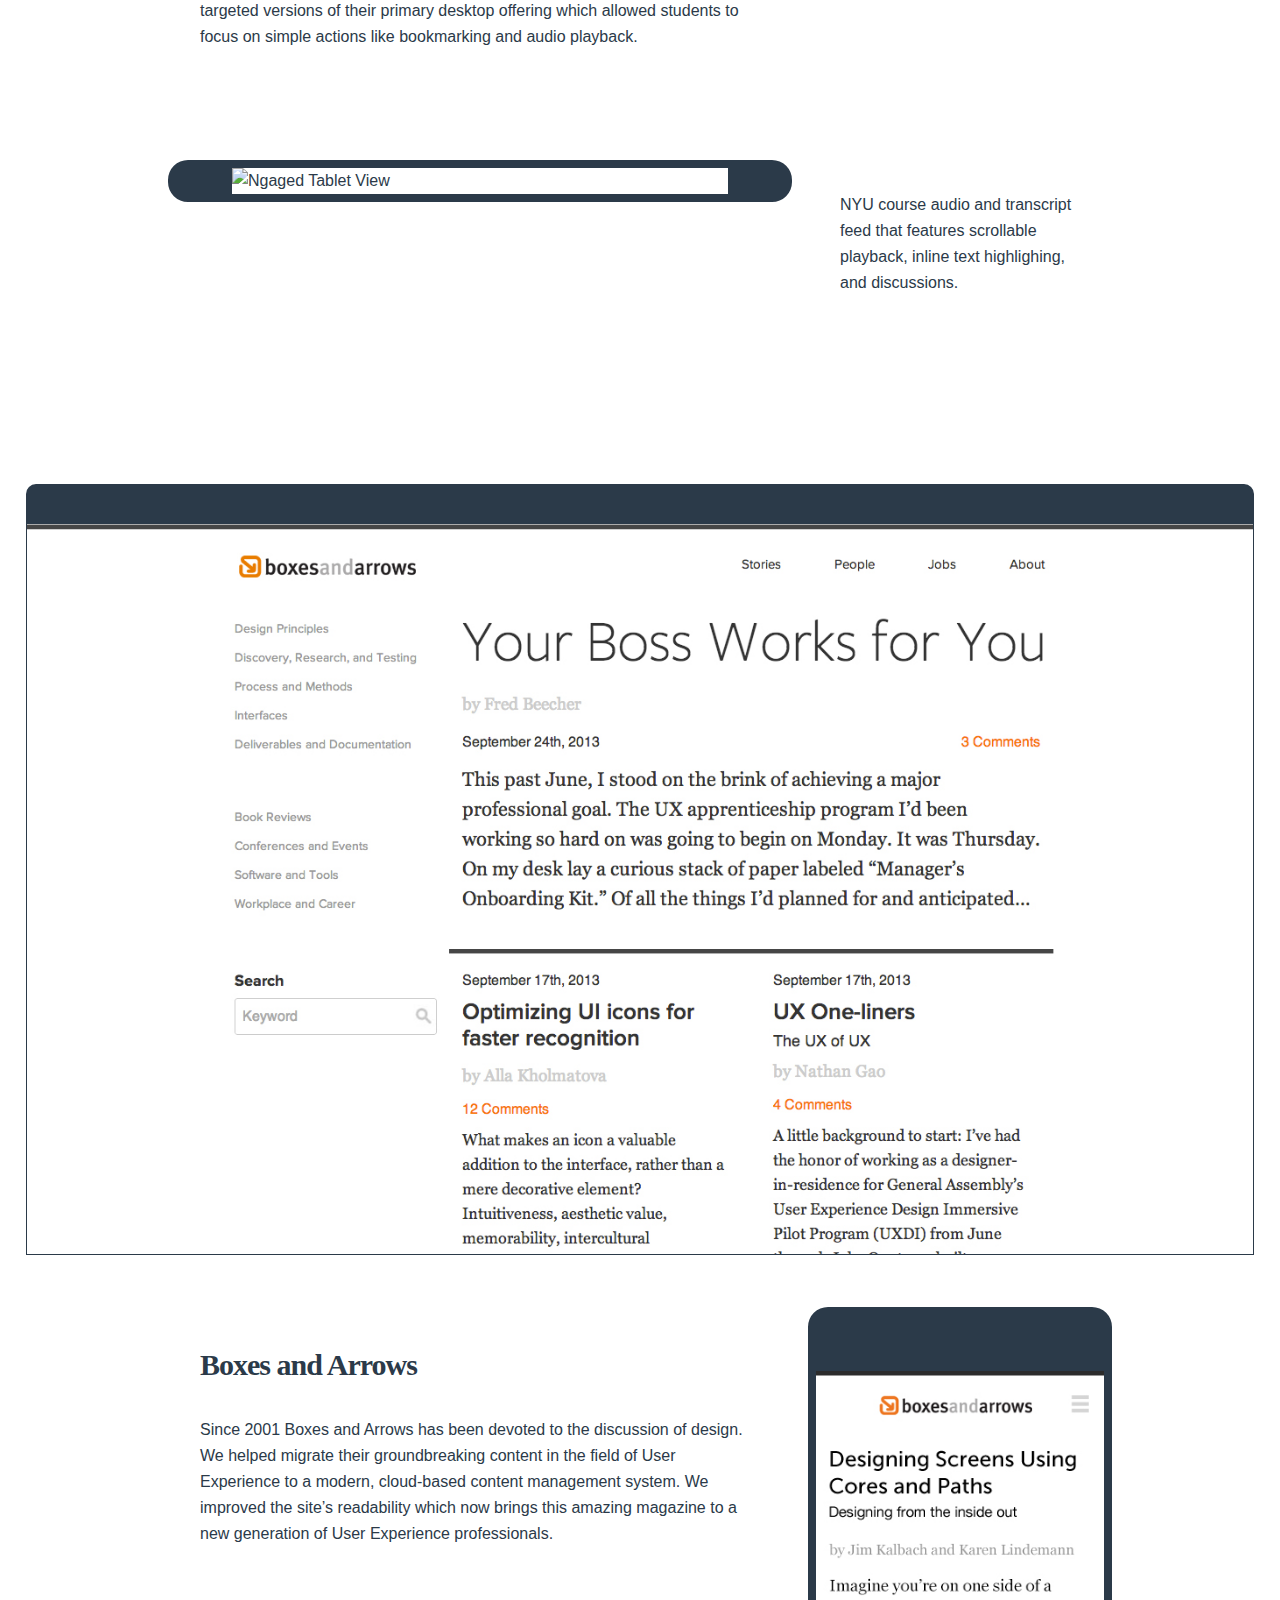
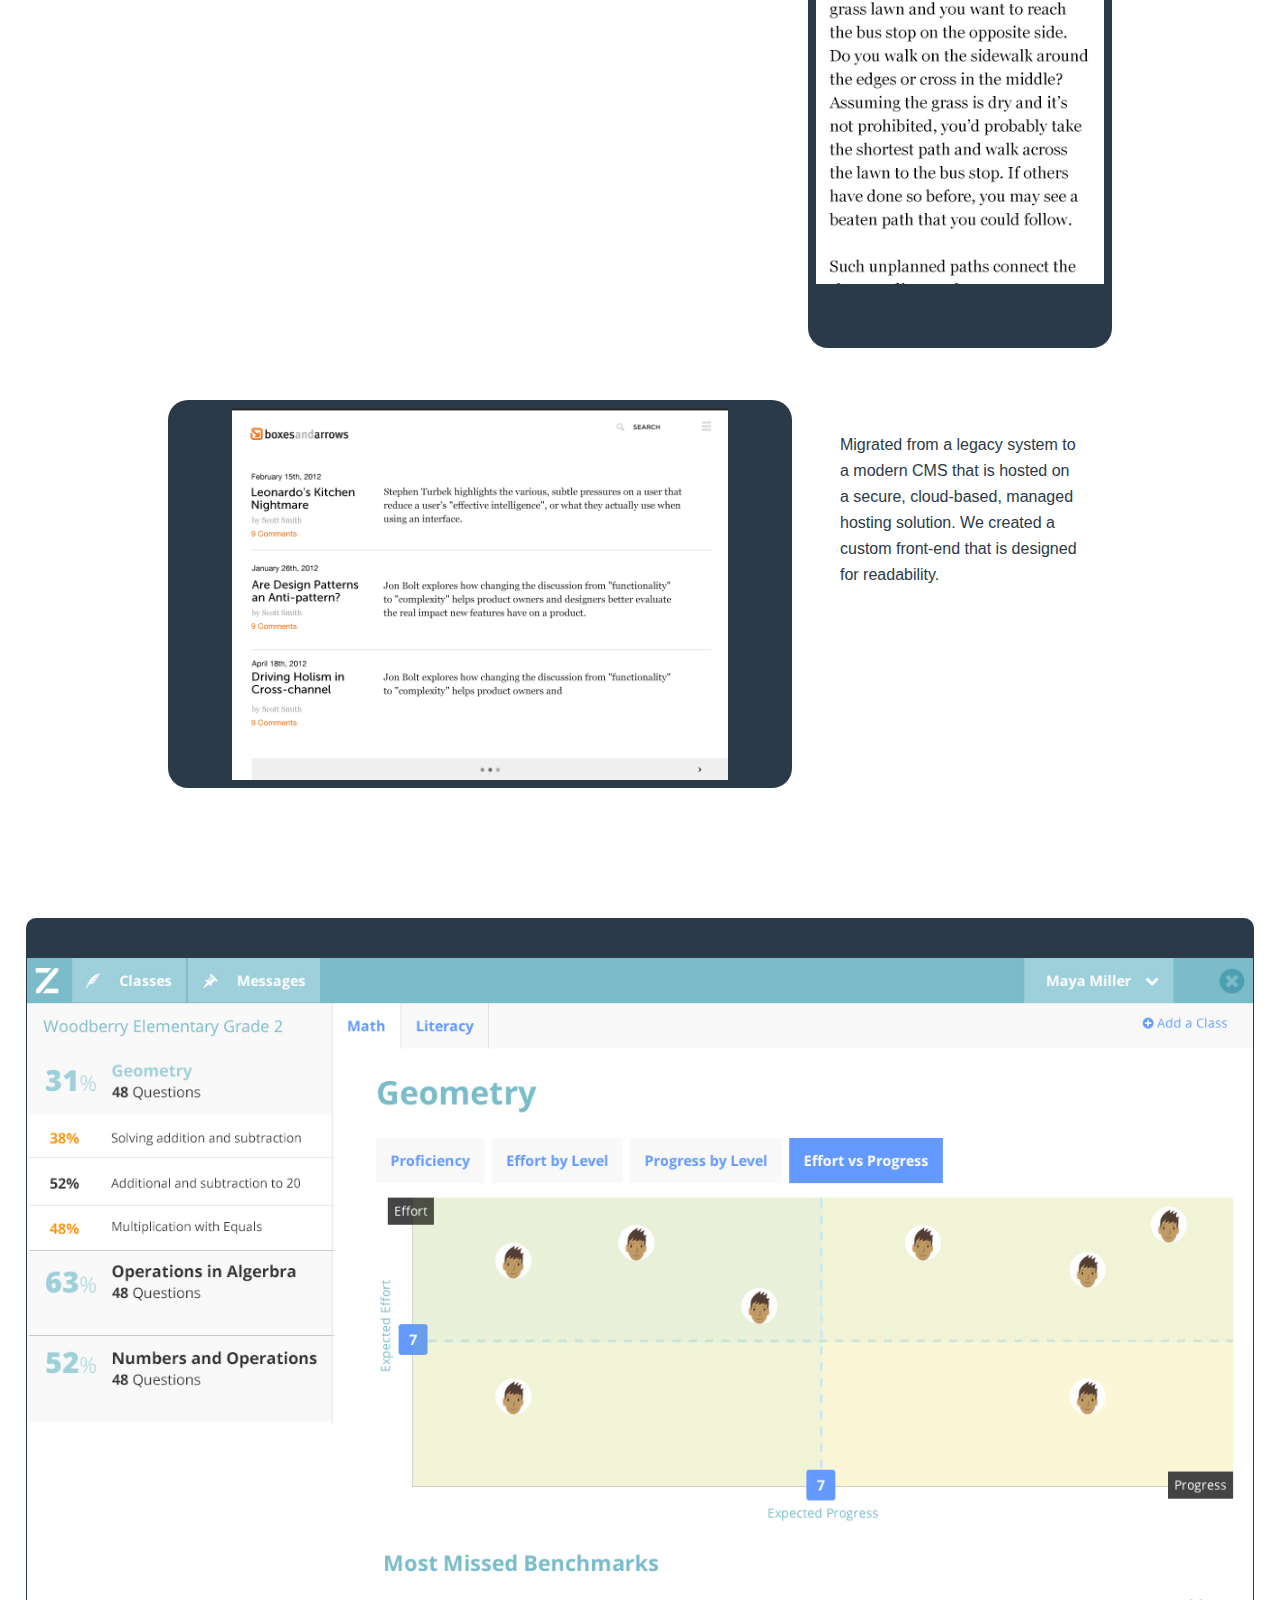
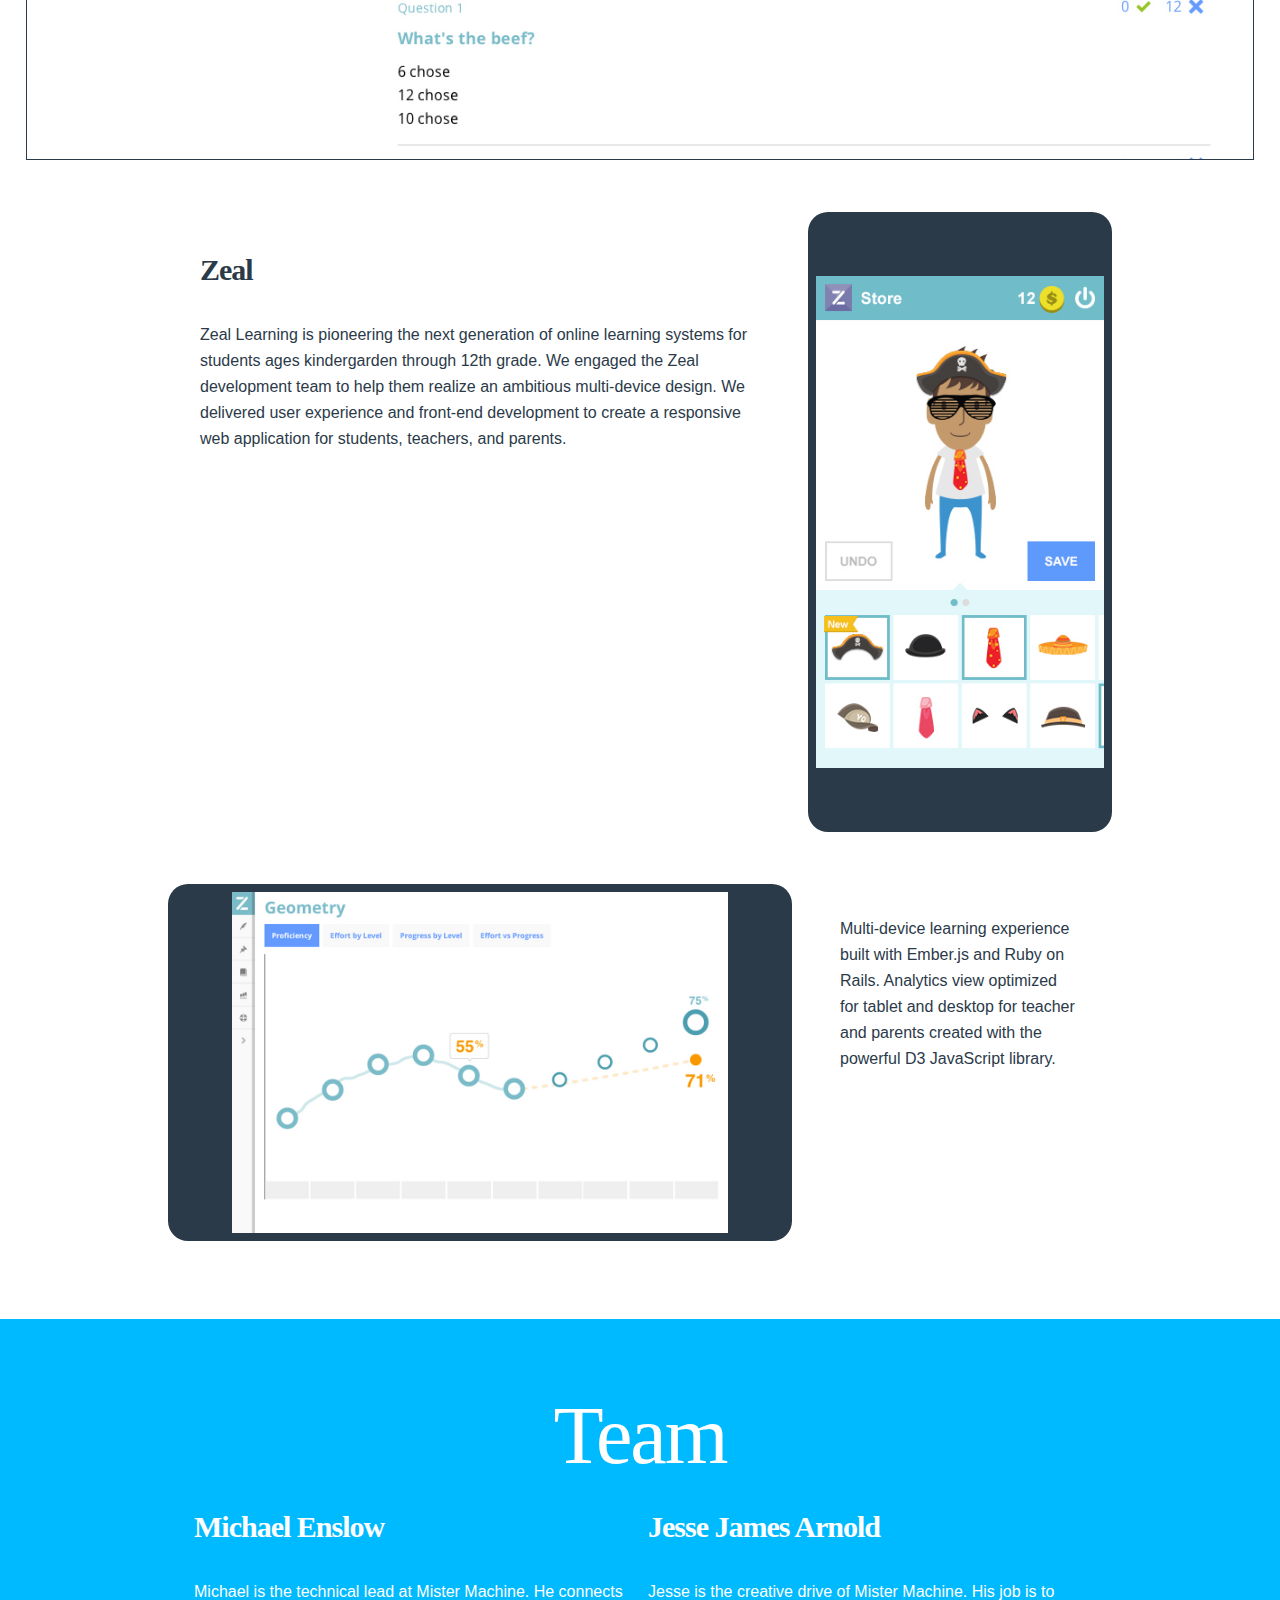
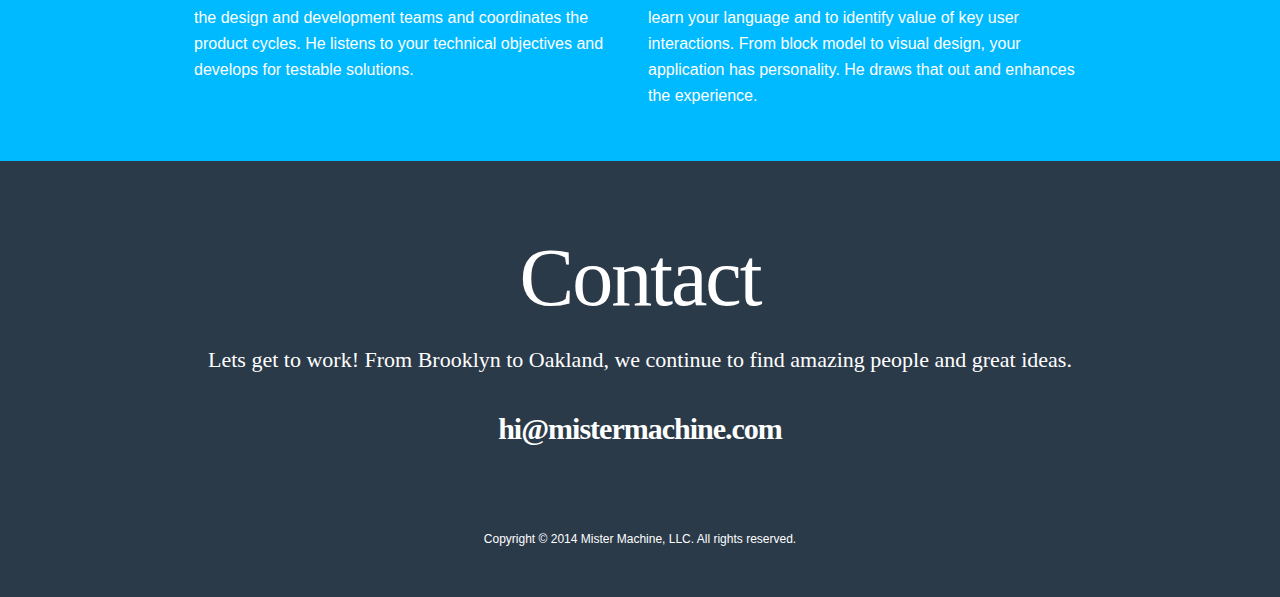
==== commit ffffb7f1: "Updated spacing on Work gallery and menu" ====
--- a/index.html
+++ b/index.html
@@ -158,31 +158,31 @@
     <header class="row">
       <h1 class="center">Work</h1>
       
-      <nav class="silo column size1of3 center hide-base">
+      <nav class="silo column size1of3 center show-medium">
         <a title="Ngaged Case Study" href="#ngaged">
           <img src="img/nyu-logo.png" alt="NYU Logo">
           <h2 class="image hide">New York University</h2>
-          <p>
+          <p class="show-medium">
           <em class="serif">Pilot HTML5 learning app to test mobile use cases for this prestigious university. </em>
           </p>
         </a>
       </nav>
 
-      <nav class="silo column size1of3 center hide-base">
+      <nav class="silo column size1of3 center show-medium">
         <a title="Boxes and Arrows Case Study" href="#boxesandarrows">
           <img src="img/boxes-logo.png" alt="Boxes and Arrows Logo">
           <h2 class="image hide">Boxes and Arrows</h2>
-          <p>
+          <p class="show-medium">
           <em class="serif">Design update and CMS migration for this trusted User Experience resource.</em>
           </p>
         </a>
       </nav>
 
-      <nav class="silo column size1of3 center hide-base">
+      <nav class="silo column size1of3 center show-medium">
         <a title="Zeal Case Study" href="#zeal"> 
           <img src="img/zeal-logo.png" alt="Zeal Logo">
           <h2 class="image hide">Zeal</h2>
-          <p>
+          <p class="show-medium">
           <em class="serif">Responsive, front-end framework and visual pattern library for this lean startup.</em>
           </p>
         </a>
@@ -193,7 +193,7 @@
 
       <article class="silo overflow">
         
-        <nav class="silo column size1of3 hide-small">
+        <nav class="silo hide-medium">
           <a title="Ngaged Case Study" href="#ngaged">
             <img src="img/nyu-logo.png" alt="NYU Logo">
             <h2 class="image hide">New York University</h2>
@@ -212,7 +212,7 @@
         <div class="slide row">
           <div class="column size2of3 ">
             <div class="inner-words">
-              <h2 id="ngaged" class="hide-base">New York University</h2>
+              <h2 id="ngaged" class="show-medium">New York University</h2>
               <p>
               Ngaged is a Brooklyn-based software and technology start-up 
               focused on transforming the learning process for the 
@@ -259,7 +259,7 @@
 
       <article class="silo overflow">
         
-       <nav class="silo column size1of3 hide-small">
+       <nav class="silo hide-medium">
         <a title="Boxes and Arrows Case Study" href="#boxesandarrows">
           <img src="img/boxes-logo.png" alt="Boxes and Arrows Logo">
           <h2 class="image hide">Boxes and Arrows</h2>
@@ -277,9 +277,9 @@
         </div>
 
         <div class="slide row">  
-          <div class="column size2of3 ">
-            <div class="inner-words">
-              <h2 id="boxesandarrows" class="hide-base">Boxes and Arrows</h2>
+          <div class="column size2of3">
+            <div class="inner-words">
+              <h2 id="boxesandarrows" class="show-medium">Boxes and Arrows</h2>
               <p>
               Since 2001 Boxes and Arrows has been devoted to the 
               discussion of design. We helped migrate their 
@@ -321,7 +321,7 @@
 
       <article class="silo overflow">
         
-        <nav class="silo column size1of3 hide-small">
+        <nav class="silo hide-medium">
         <a title="Zeal Case Study" href="#zeal"> 
           <img src="img/zeal-logo.png" alt="Zeal Logo">
           <h2 class="image hide">Zeal</h2>
@@ -341,7 +341,7 @@
         <div class="slide row">
           <div class="column size2of3">
             <div class="inner-words">
-              <h2 id="zeal" class="hide-base">Zeal</h2>
+              <h2 id="zeal" class="show-medium">Zeal</h2>
               <p>
               Zeal Learning is pioneering the next generation of online 
               learning systems for students ages kindergarden through 12th 
--- a/assets/stylesheets/application.css
+++ b/assets/stylesheets/application.css
@@ -1799,6 +1799,15 @@
 }
 
 /* line 34, ../_mistermachine_compass/scss/views/_patterns.scss */
+.work article {
+  margin-bottom: 78px;
+}
+/* line 37, ../_mistermachine_compass/scss/views/_patterns.scss */
+.work article:last-of-type {
+  margin-bottom: 0;
+}
+
+/* line 45, ../_mistermachine_compass/scss/views/_patterns.scss */
 .bullets .round {
   background: white;
   display: block;
@@ -1807,7 +1816,7 @@
   margin: 0 auto .5em;
 }
 
-/* line 43, ../_mistermachine_compass/scss/views/_patterns.scss */
+/* line 54, ../_mistermachine_compass/scss/views/_patterns.scss */
 .slide.row {
   margin-bottom: 52px;
   margin-left: auto;
@@ -1815,19 +1824,19 @@
 }
 
 @media only screen and (min-width: 48em) {
-  /* line 49, ../_mistermachine_compass/scss/views/_patterns.scss */
+  /* line 60, ../_mistermachine_compass/scss/views/_patterns.scss */
   .inner-words {
     padding: 2em;
   }
 }
 
-/* line 57, ../_mistermachine_compass/scss/views/_patterns.scss */
+/* line 68, ../_mistermachine_compass/scss/views/_patterns.scss */
 .device-screen,
 .device-mobile,
 .device-tablet {
   border: 0;
 }
-/* line 60, ../_mistermachine_compass/scss/views/_patterns.scss */
+/* line 71, ../_mistermachine_compass/scss/views/_patterns.scss */
 .device-screen img,
 .device-mobile img,
 .device-tablet img {
@@ -1840,7 +1849,7 @@
 }
 
 @media only screen and (min-width: 48em) {
-  /* line 71, ../_mistermachine_compass/scss/views/_patterns.scss */
+  /* line 82, ../_mistermachine_compass/scss/views/_patterns.scss */
   .device-screen {
     border-width: 2.5em 1px 1px 1px;
     border-style: solid;
@@ -1853,7 +1862,7 @@
     border-top-right-radius: 10px;
   }
 
-  /* line 78, ../_mistermachine_compass/scss/views/_patterns.scss */
+  /* line 89, ../_mistermachine_compass/scss/views/_patterns.scss */
   .device-mobile {
     border-width: 4em .5em 4em .5em;
     border-style: solid;
@@ -1865,7 +1874,7 @@
     border-radius: 20px;
   }
 
-  /* line 85, ../_mistermachine_compass/scss/views/_patterns.scss */
+  /* line 96, ../_mistermachine_compass/scss/views/_patterns.scss */
   .device-tablet {
     border-width: .5em 4em;
     border-style: solid;
@@ -1877,7 +1886,7 @@
     border-radius: 20px;
   }
 
-  /* line 95, ../_mistermachine_compass/scss/views/_patterns.scss */
+  /* line 106, ../_mistermachine_compass/scss/views/_patterns.scss */
   .device-screen img,
   .device-mobile img,
   .device-tablet img {
@@ -1885,7 +1894,7 @@
     margin-bottom: 0;
   }
 }
-/* line 102, ../_mistermachine_compass/scss/views/_patterns.scss */
+/* line 113, ../_mistermachine_compass/scss/views/_patterns.scss */
 nav img {
   margin-left: auto;
   margin-right: auto;
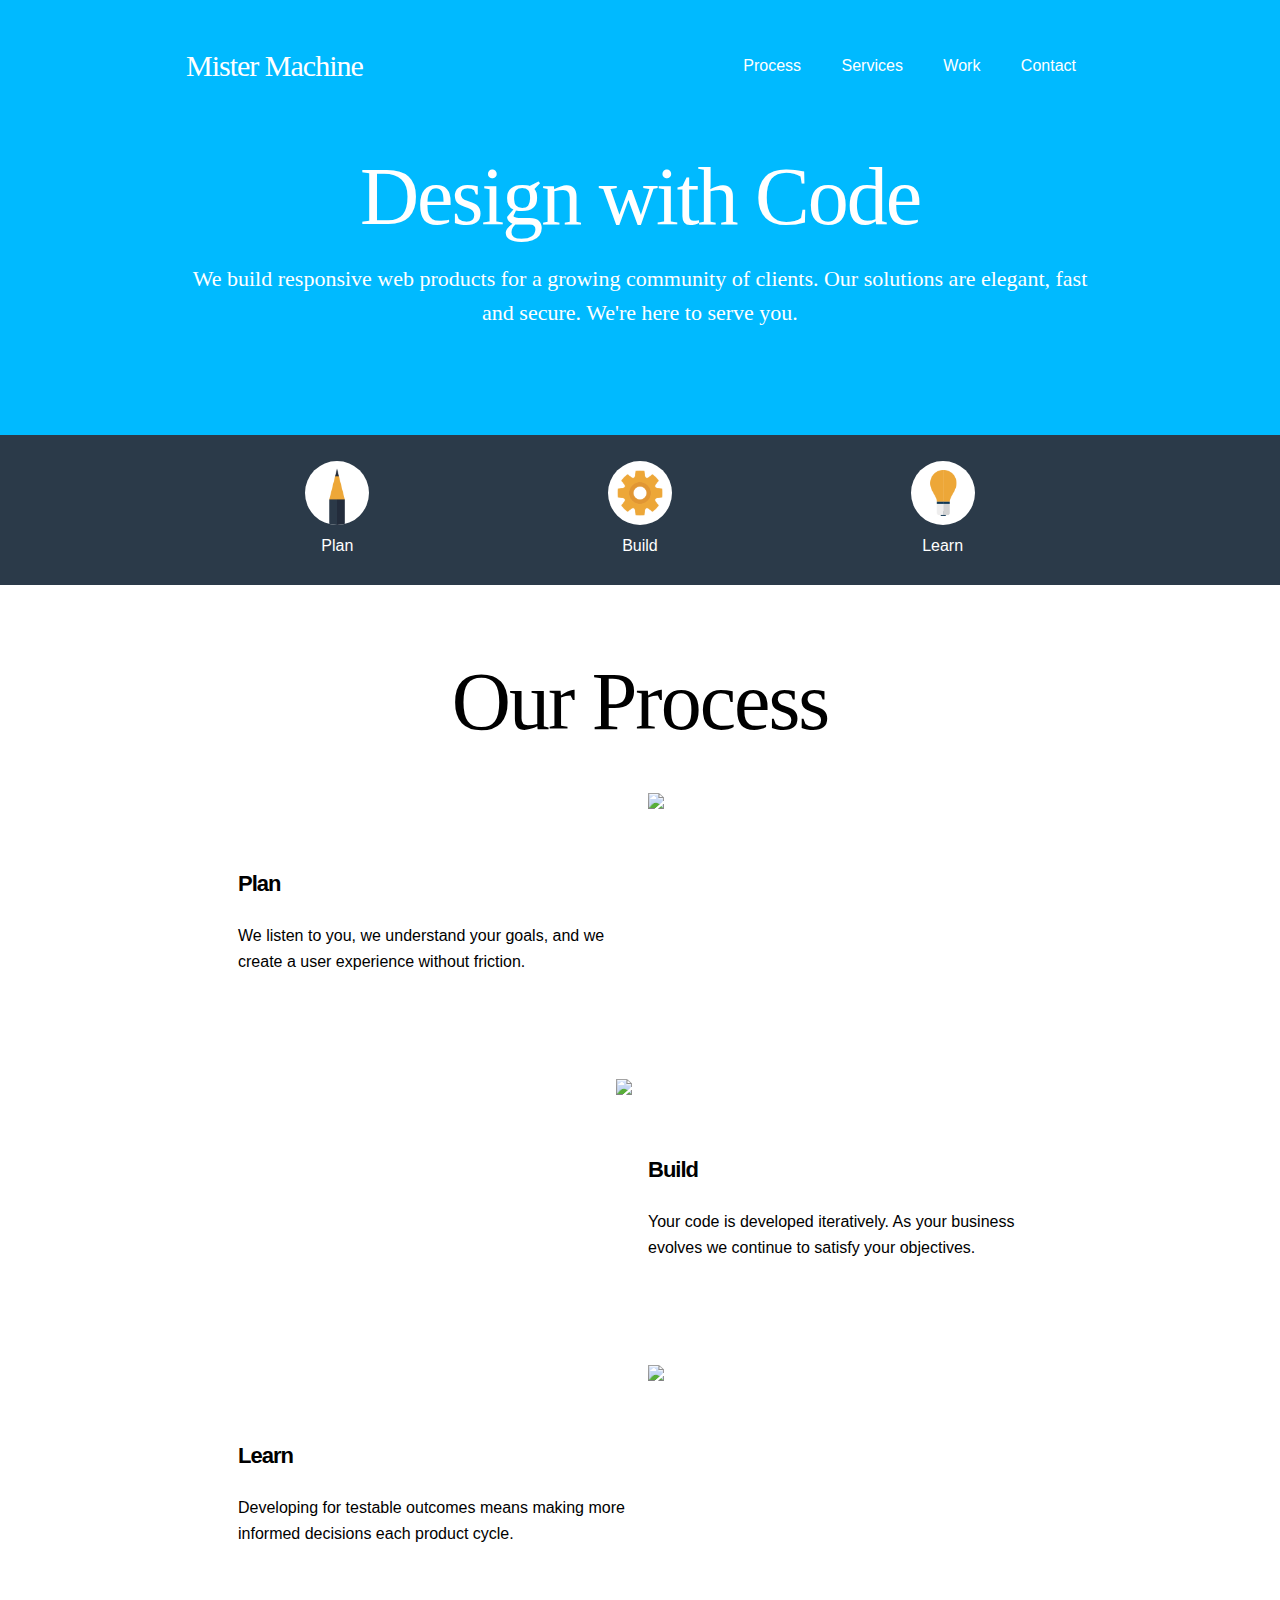
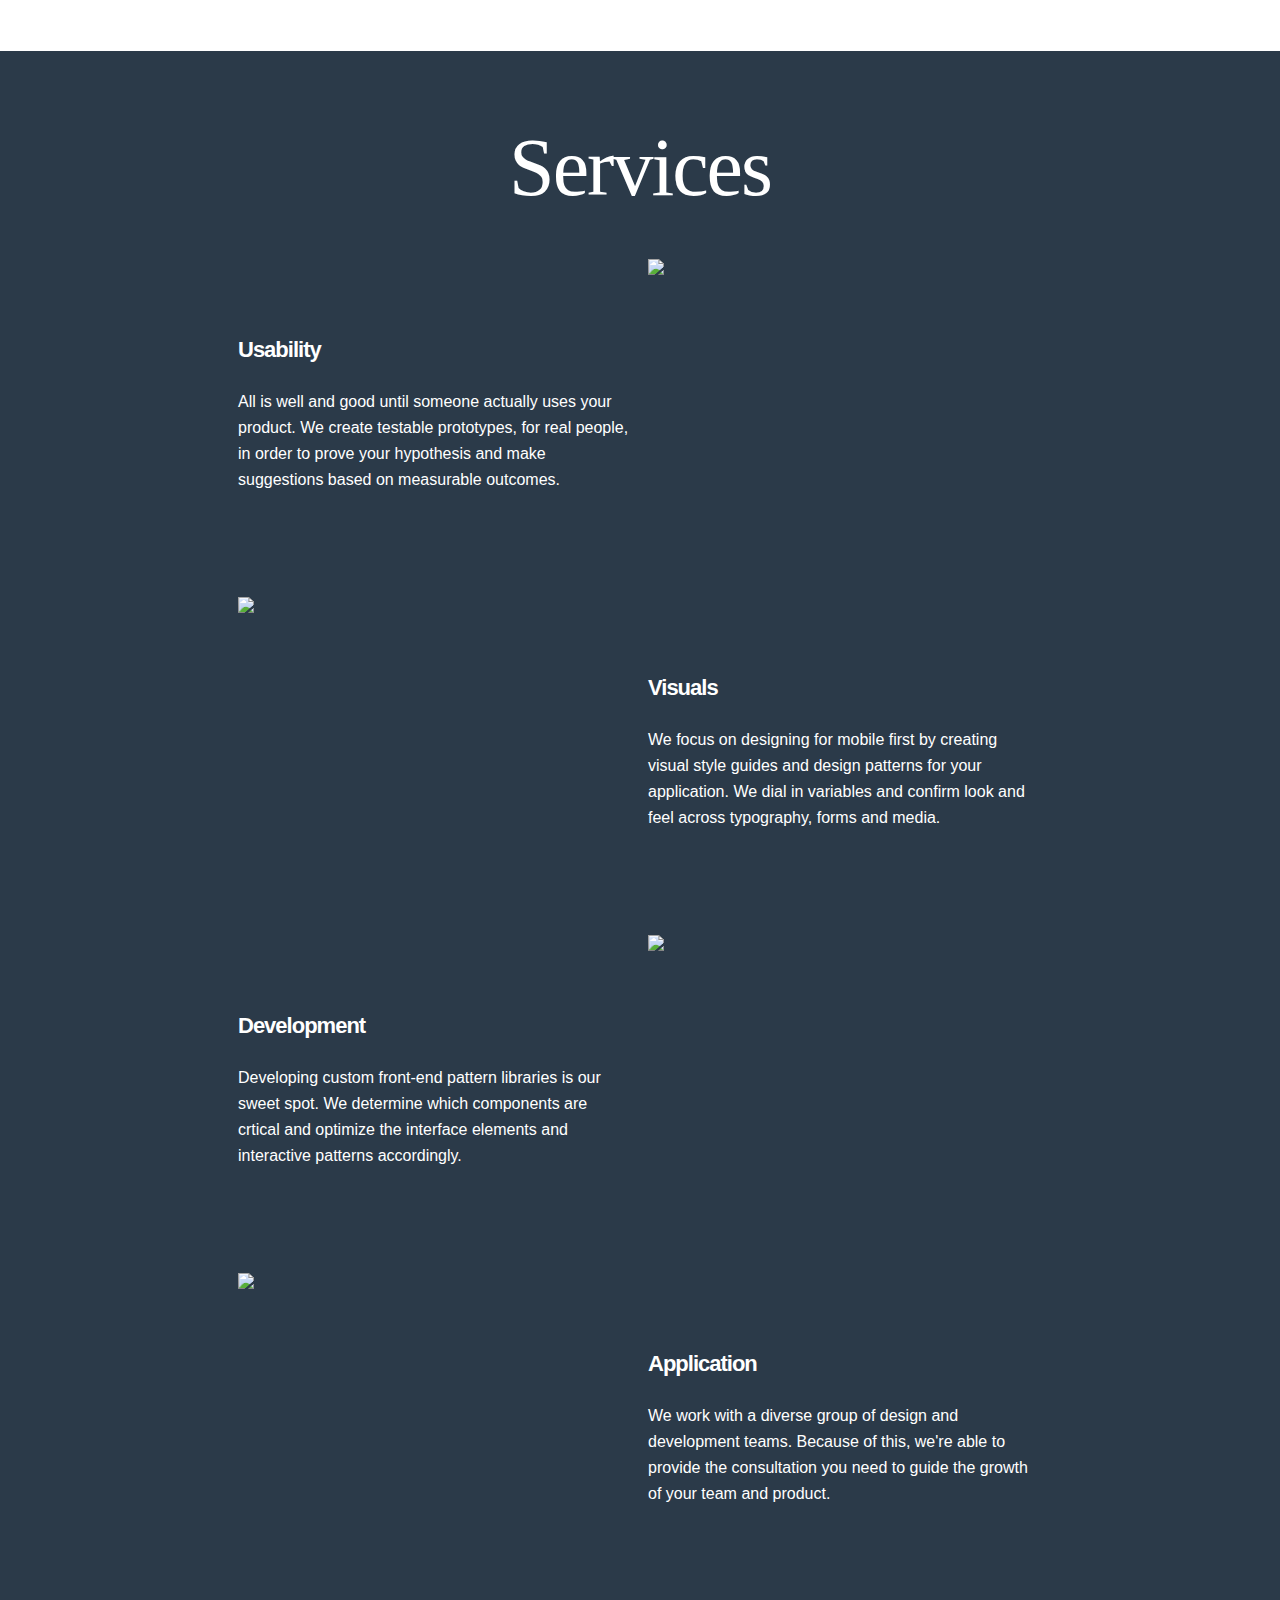
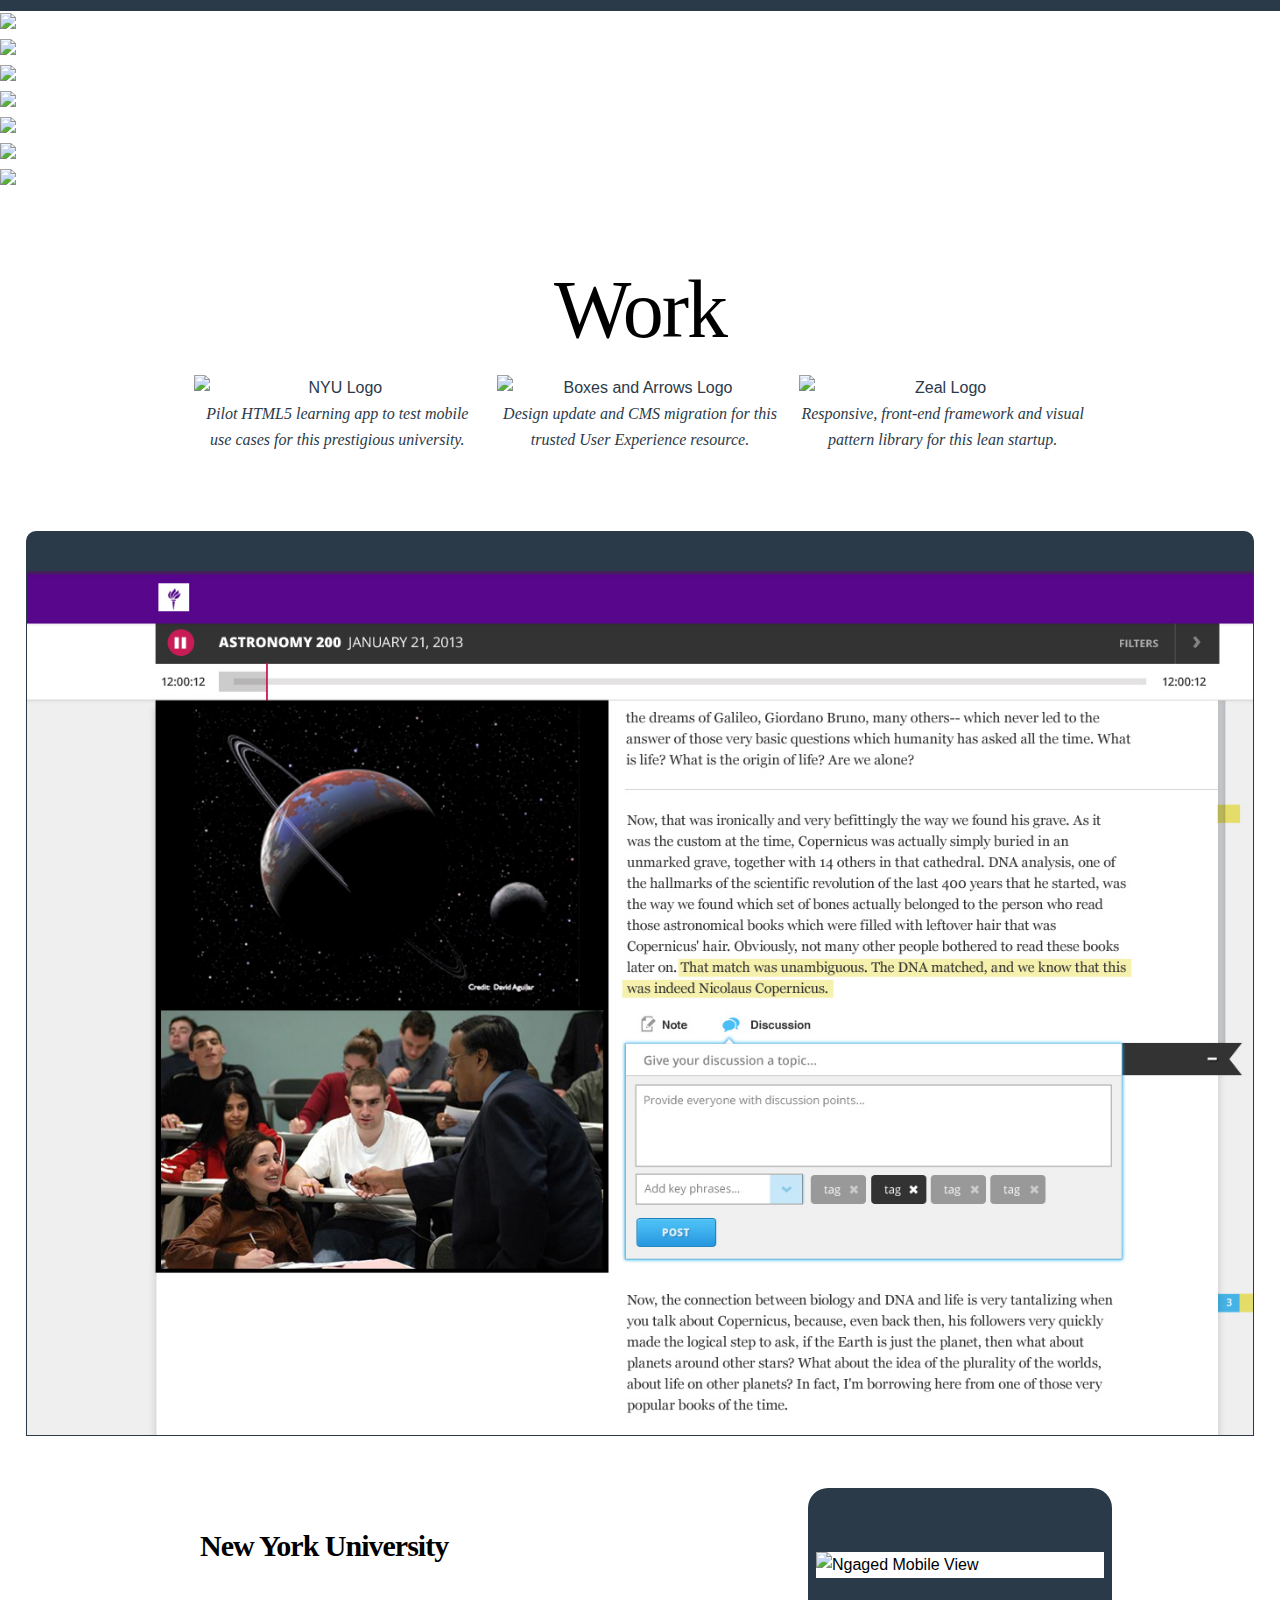
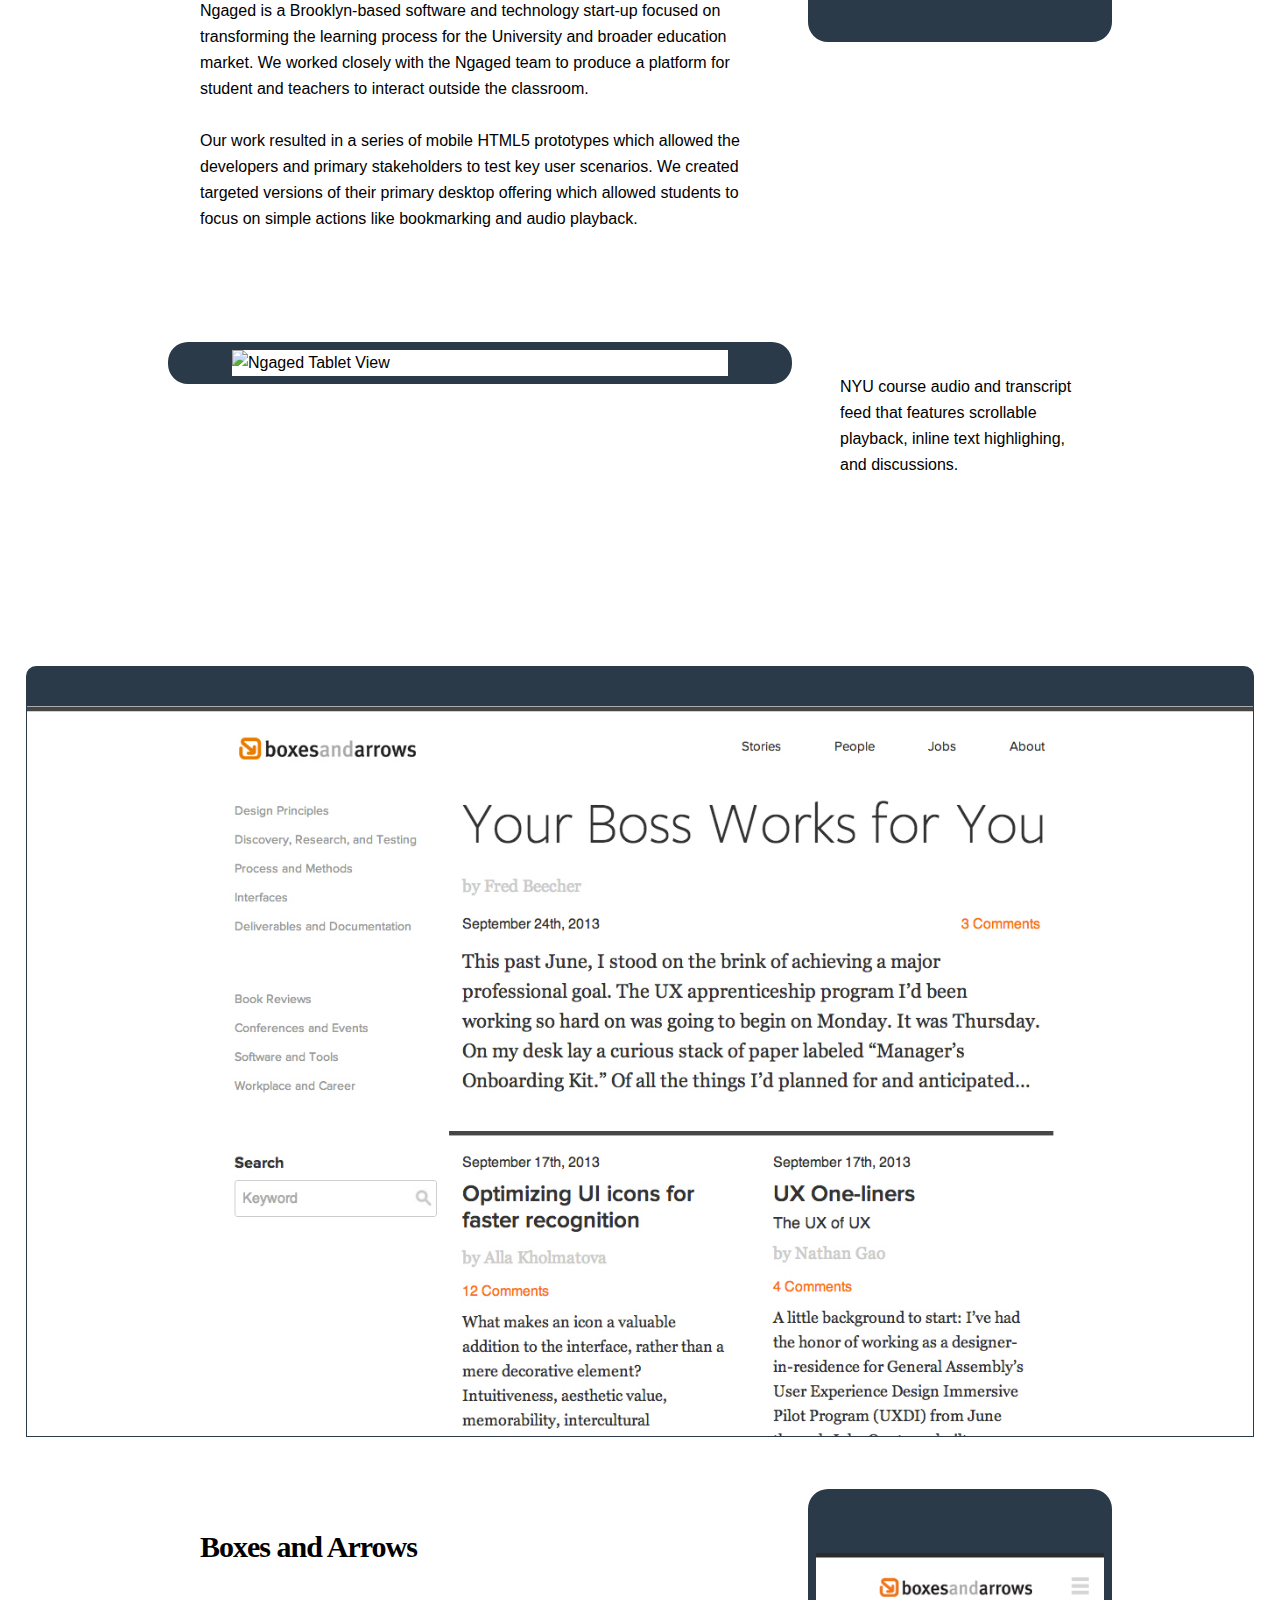
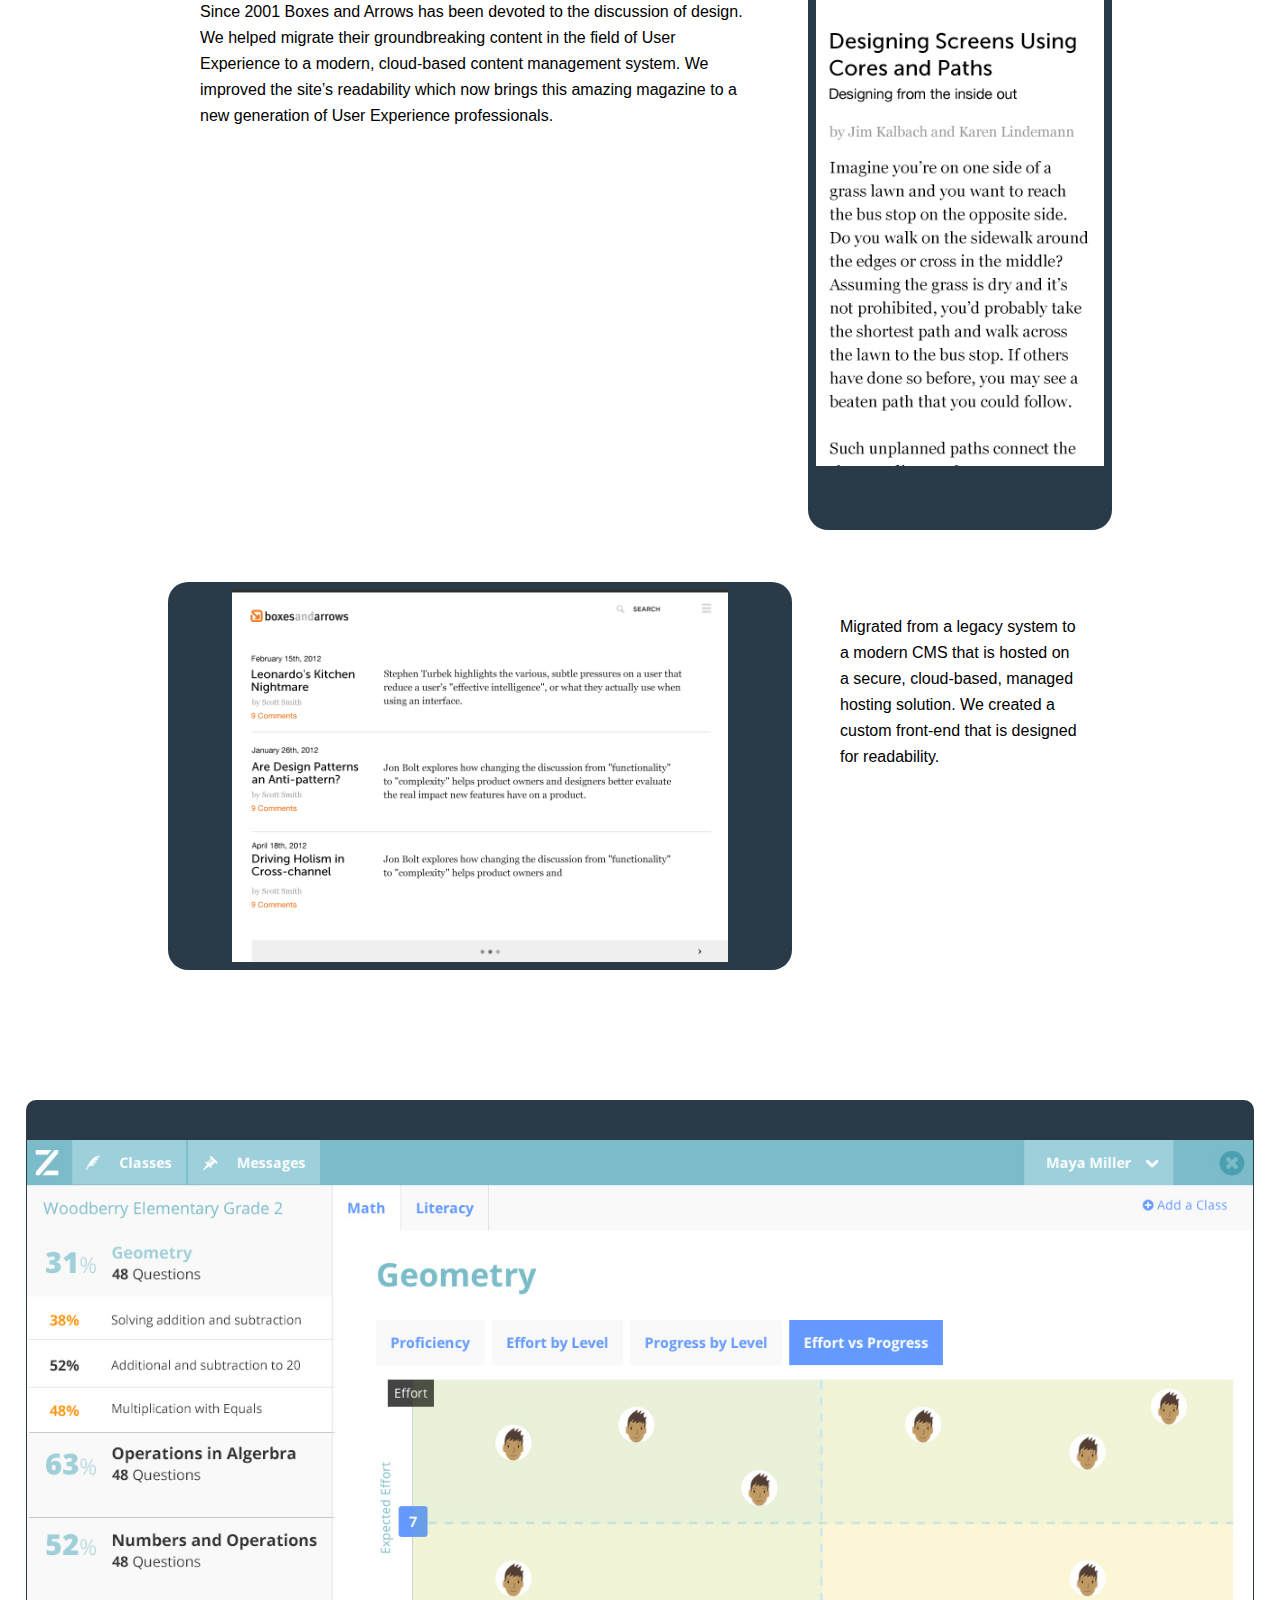
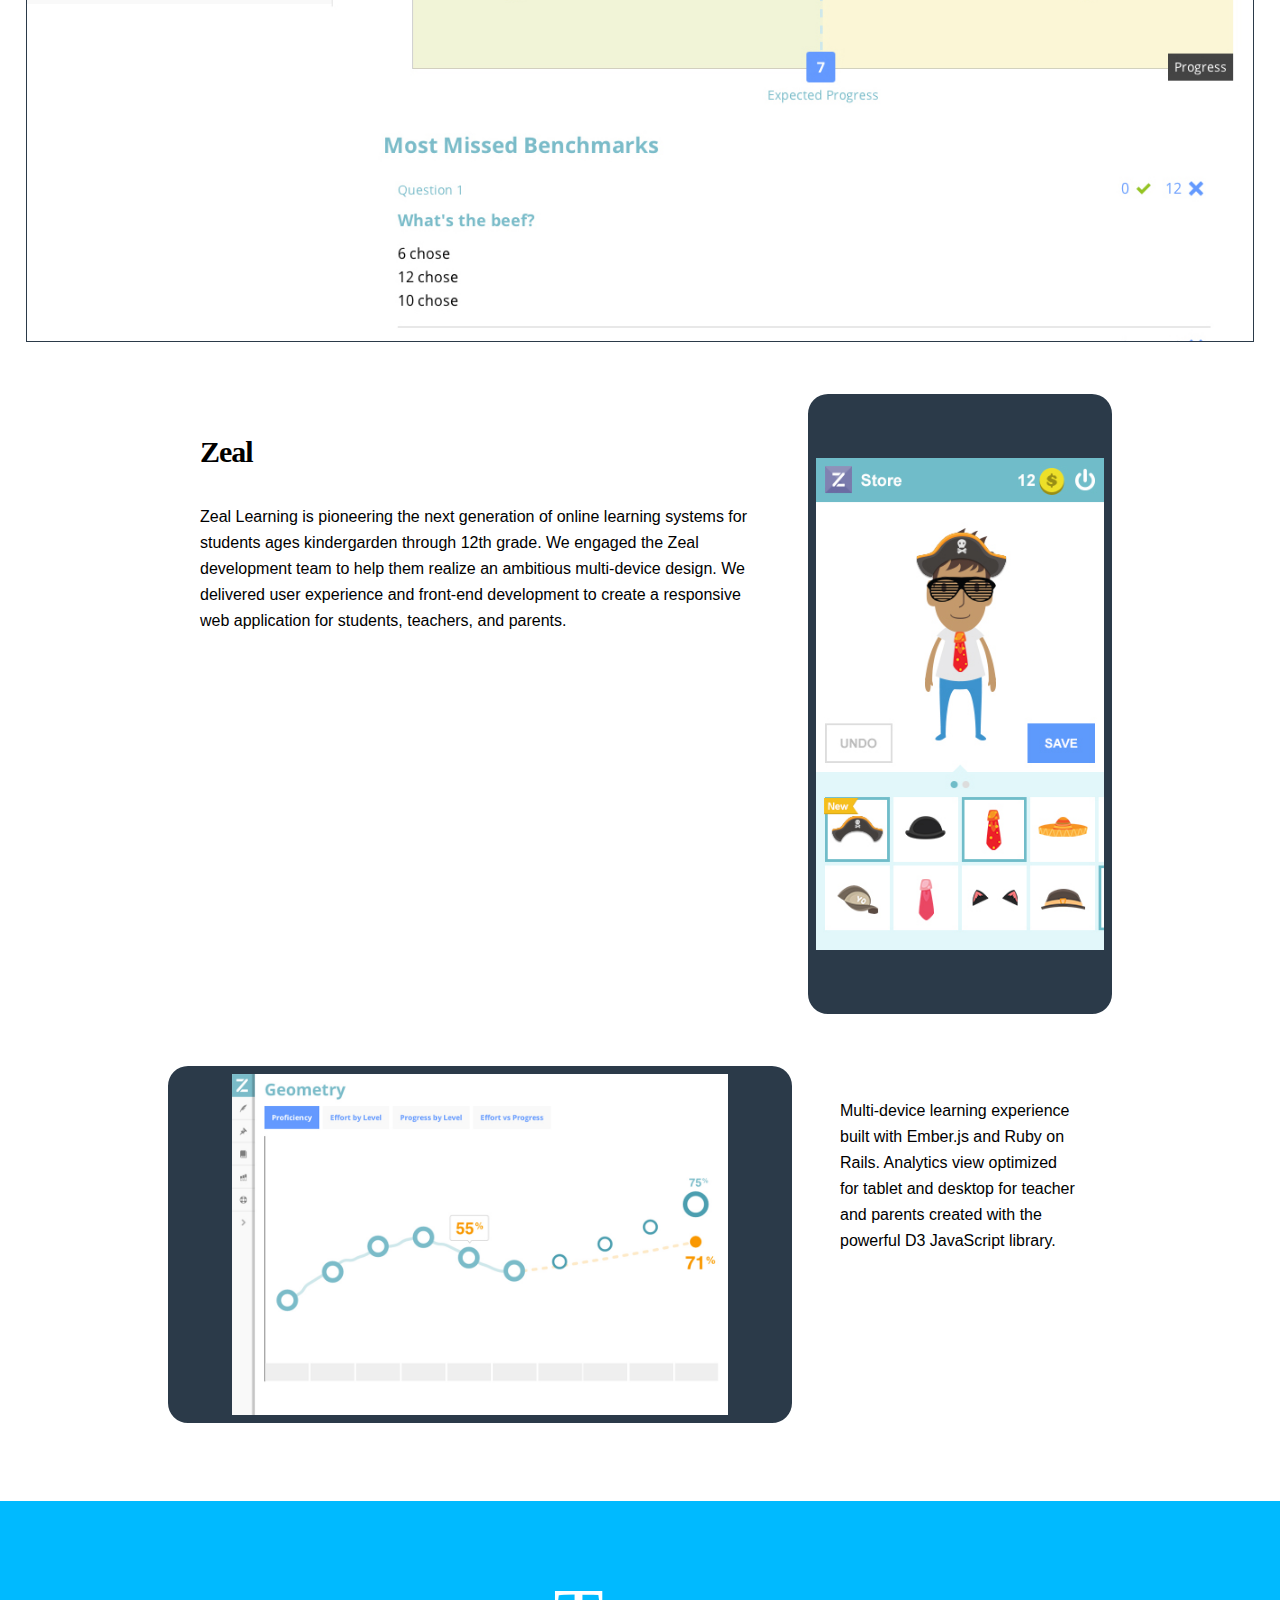
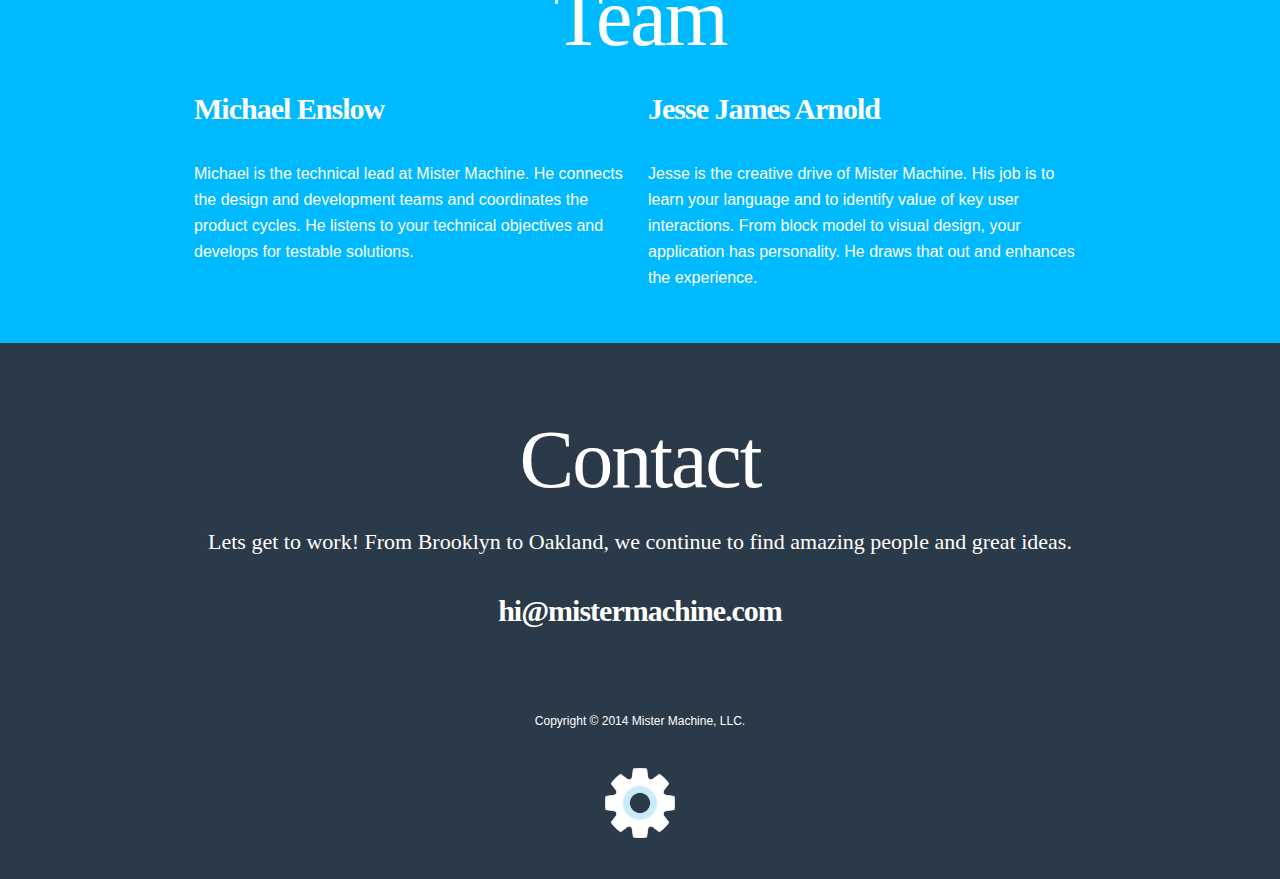
==== commit 0bbb455a: "added menu scroll events" ====
--- a/index.html
+++ b/index.html
@@ -17,13 +17,13 @@
   <section class="hero primary bg-logo">
     <div class="row">
       <header class="control row">
-      	<h1 class="mega normal logo center hide-medium">MrM</h1>
+        <h1 class="mega normal logo center hide-medium">MrM</h1>
         <h1 class="beta normal medium-left show-medium logo">Mister Machine</h1>
-        <figure class="hide-medium"><img src="img/icon-logo.png" class="centered"/></figure></a>
+        <figure class="hide-medium"><img src="img/icon-logo.png" class="centered"/></figure>
         <nav class="right" role="navigation">
-          <ul class="">
+          <ul class="menu-items">
             <li><a title="Learn about our process" href="#process">Process</a></li>
-            <li><a title="Services we offer" href="#service">Services</a></li>
+            <li><a title="Services we offer" href="#services">Services</a></li>
             <li><a title="View our work" href="#work">Work</a></li>
             <li><a title="Contact us" href="#contact">Contact</a></li>
           </ul>
@@ -35,28 +35,28 @@
     </div> 
   </section>
 
-	<section class="secondary show-medium">
-		<div class="row">
-			<ul class="bullets center">
-				<li class="column size1of3">
-				<a href="#p-plan"><figure class="round"><img src="img/icon-plan.png" /></figure>
-				Plan</a></li>
-				<li class="column size1of3">
-				<a href="#p-build"><figure class="round"><img src="img/icon-build.png" /></figure>
-				Build</a></li>
-				<li class="column size1of3">
-				<a href="#p-learn"><figure class="round"><img src="img/icon-learn.png" /></figure>
-				Learn</a></li>
-			</ul>
-		</div> 
-	</section>
-
-  <section class="process row"><a name="process">
+  <section class="secondary show-medium">
+    <div class="row">
+      <ul class="menu-items bullets center">
+        <li class="column size1of3">
+        <a title="Learn about our planning cycle" href="#p-plan"><figure class="round"><img src="img/icon-plan.png" /></figure>
+        Plan</a></li>
+        <li class="column size1of3">
+        <a title="Learn about our build cycle" href="#p-build"><figure class="round"><img src="img/icon-build.png" /></figure>
+        Build</a></li>
+        <li class="column size1of3">
+        <a title="Learn about our testing cycle" href="#p-learn"><figure class="round"><img src="img/icon-learn.png" /></figure>
+        Learn</a></li>
+      </ul>
+    </div> 
+  </section>
+
+  <section id="process" class="process row">
     <header>
       <h1 class="center">Our Process</h1>
     </header>
- 
-    <article class="silo row"><a name="p-plan">
+
+    <article id="p-plan" class="silo row">
       <div class="column size1of2">
         <h2 class="delta sans">Plan</h2>
         <p>We listen to you, we understand your goals, and we create a user experience without friction.
@@ -66,39 +66,36 @@
         <img src="img/process-plan.png" />
       </figure>
     </article>
-      
-    <article class="silo row"><a name="p-build">
-       <figure class="column size1of2">
-         <img src="img/process-build.png" class="medium-right" />
-      </figure>
-      
-      <div class="column size1of2">
+
+    <article id="p-build" class="silo row">
+     <div class="column size1of2 right">
         <h2 class="delta sans">Build </h2>
         <p>Your code is developed iteratively. As your business evolves we continue to satisfy your objectives.</p>
       </div>
+      <figure class="column size1of2">
+         <img src="img/process-build.png" class="medium-right" />
+      </figure>
     </article>
-    
-    <article class="silo row"><a name="p-learn">
+
+    <article id="p-learn" class="silo row">
       <div class="column size1of2">
         <h2 class="delta sans">Learn </h2>
         <p>Developing for testable outcomes means making more informed decisions each product cycle.</p>
       </div>
-      
       <figure class="column size1of2 medium-right">
         <img src="img/process-learn.png" />
       </figure>
-      
     </article>
 
   </section>
-
-  <section class="services secondary"><a name="service">
+  
+  <section id="services" class="services secondary">
     <div class="row">
       <header>
         <h1 class="center">Services</h1>
       </header>
 
-        <article class="silo row"><a name="usability">
+        <article class="silo row"><a name="usability"></a>
           <div class="column size1of2">
             <h2 class="delta sans">Usability</h2>
             <p>
@@ -111,20 +108,22 @@
           </figure>
         </article>
 
-        <article class="silo row"><a name="visuals">
-          <figure class="column size1of2">
-            <img src="img/service-visuals.png" />
-          </figure>
-          
+        <article class="silo row"><a name="visuals"></a>
+
           <div class="column size1of2 right">
             <h2 class="delta sans">Visuals</h2>
             <p>
             We focus on designing for mobile first by creating visual style guides and design patterns for your application. We dial in variables and confirm look and feel across typography, forms and media.
             </p>
           </div>
+          
+          <figure class="column size1of2">
+            <img src="img/service-visuals.png" />
+          </figure>
+          
         </article>
 
-        <article class="silo row"><a name="development">
+        <article class="silo row"><a name="development"></a>
           <div class="column size1of2">
             <h2 class="delta sans">Development</h2>
             <p>
@@ -137,28 +136,55 @@
           </figure>
         </article>
 
-        <article class="silo row"><a name="application">
-          <figure class="column size1of2">
-            <img src="img/service-application.png" />
-          </figure>
-          
+        <article class="silo row"><a name="application" /></a>
           <div class="column size1of2 right">
             <h2 class="delta sans">Application</h2>
             <p>We work with a diverse group of design and development teams. Because of this, we're able to provide the consultation you need to guide the growth of your team and product.
             </p>
           </div>
+          
+          <figure class="column size1of2">
+            <img src="img/service-application.png" />
+          </figure>
         </article>
 
       </div>
 
   </section>
-
-  <section class="work full-width overflow"><a name="work">
+  <section class="dribbble overflow hide-base">
+    <ul class="inline-screens centered overflow">
+      <li class="tint-overlay no-margin">
+        <img src="img/user-stats.jpg" />
+      </li>
+      <li class="no-margin">
+        <figure class="tint-overlay ">
+          <img src="img/mobile.jpg" />
+        </figure>
+      </li>
+      <li class="no-margin">
+        <img src="img/simple.jpg" />
+      </li>
+      <li class="tint-overlay no-margin">
+        <img src="img/slide.jpg" />
+      </li>
+      <li class="tint-overlay no-margin">
+        <img src="img/learn.jpg" />
+      </li>
+      <li class="tint-overlay no-margin">
+        <img src="img/echos.jpg" />
+      </li>
+      <li class="tint-overlay no-margin">
+        <img src="img/tip2.jpg" />
+      </li>
+    </ul>
+  </section>
+
+  <section id="work" class="work full-width overflow">
 
     <header class="row">
       <h1 class="center">Work</h1>
-      
-      <nav class="silo column size1of3 center show-medium">
+
+      <nav class="silo column size1of3 center show-medium menu-items">
         <a title="Ngaged Case Study" href="#ngaged">
           <img src="img/nyu-logo.png" alt="NYU Logo">
           <h2 class="image hide">New York University</h2>
@@ -168,7 +194,7 @@
         </a>
       </nav>
 
-      <nav class="silo column size1of3 center show-medium">
+      <nav class="silo column size1of3 center show-medium menu-items">
         <a title="Boxes and Arrows Case Study" href="#boxesandarrows">
           <img src="img/boxes-logo.png" alt="Boxes and Arrows Logo">
           <h2 class="image hide">Boxes and Arrows</h2>
@@ -178,7 +204,7 @@
         </a>
       </nav>
 
-      <nav class="silo column size1of3 center show-medium">
+      <nav class="silo column size1of3 center show-medium menu-items">
         <a title="Zeal Case Study" href="#zeal"> 
           <img src="img/zeal-logo.png" alt="Zeal Logo">
           <h2 class="image hide">Zeal</h2>
@@ -192,7 +218,7 @@
     <section class="row row-wide">
 
       <article class="silo overflow">
-        
+
         <nav class="silo hide-medium">
           <a title="Ngaged Case Study" href="#ngaged">
             <img src="img/nyu-logo.png" alt="NYU Logo">
@@ -203,7 +229,7 @@
           </a>
         </nav>
           
-        <div class="hero slide"><a name="ngaged">
+        <div class="hero slide"><a name="ngaged"></a>
           <figure class="device-screen">
             <img src="img/nyu1.jpg" alt="Ngaged Desktop View">
           </figure>
@@ -258,19 +284,19 @@
       </article>
 
       <article class="silo overflow">
-        
+
        <nav class="silo hide-medium">
-        <a title="Boxes and Arrows Case Study" href="#boxesandarrows">
-          <img src="img/boxes-logo.png" alt="Boxes and Arrows Logo">
-          <h2 class="image hide">Boxes and Arrows</h2>
-          <p  class="center">
-          <em class="serif">Design update and CMS migration for this trusted 
-          User Experience resource.</em>
-          </p>
-        </a>
-      </nav>
-        
-        <div class="hero slide"><a name="boxesandarrows">
+          <a title="Boxes and Arrows Case Study" href="#boxesandarrows">
+            <img src="img/boxes-logo.png" alt="Boxes and Arrows Logo">
+            <h2 class="image hide">Boxes and Arrows</h2>
+            <p  class="center">
+            <em class="serif">Design update and CMS migration for this trusted 
+            User Experience resource.</em>
+            </p>
+          </a>
+        </nav>
+
+        <div class="hero slide"><a name="boxesandarrows"></a>
           <figure class="device-screen">
             <img src="img/boxes1.jpg" alt="Boxes and Arrows Desktop View">
           </figure>
@@ -290,7 +316,7 @@
               </p>
             </div>
           </div>
-          
+
           <div class="column size1of3 ">
             <div class="inner-fig push">
               <figure class="device-mobile">
@@ -320,19 +346,19 @@
       </article>
 
       <article class="silo overflow">
-        
+
         <nav class="silo hide-medium">
-        <a title="Zeal Case Study" href="#zeal"> 
-          <img src="img/zeal-logo.png" alt="Zeal Logo">
-          <h2 class="image hide">Zeal</h2>
-          <p  class="center">
-          <em class="serif">Responsive, front-end framework and visual 
-          pattern library for this lean startup.</em>
-          </p>
-        </a>
-      </nav>
-        
-        <div class="hero slide"><a name="zeal">
+          <a title="Zeal Case Study" href="#zeal"> 
+            <img src="img/zeal-logo.png" alt="Zeal Logo">
+            <h2 class="image hide">Zeal</h2>
+            <p  class="center">
+            <em class="serif">Responsive, front-end framework and visual 
+            pattern library for this lean startup.</em>
+            </p>
+          </a>
+        </nav>
+
+        <div class="hero slide"><a name="zeal"></a>
           <figure class="device-screen">
             <img src="img/zeal1.jpg" alt="Zeal Desktop View">
           </figure>
@@ -411,7 +437,7 @@
     </div>
   </section>
 
-  <section class="secondary"><a name="contact">
+  <section id="contact" class="secondary">
     <div class="row">
       <header>
         <h1 class="center">Contact</h1>
@@ -424,9 +450,14 @@
 
   <footer class="panel secondary">
     <div class="container center">
-    <p class="small">Copyright &copy; 2014 Mister Machine, LLC. All rights reserved.</p>
+    <p class="small">Copyright &copy; 2014 Mister Machine, LLC.</p>
     </div>
+    <figure class=""><img src="img/icon-logo.png" class="centered"/></figure>
   </footer>
+
+  <script src="//ajax.googleapis.com/ajax/libs/jquery/1.11.0/jquery.min.js"></script>
+  <script>window.jQuery || document.write('<script src="assets/javascripts/vendor/jquery-1.11.0.min.js"><\/script>')</script>
+  <script src="assets/javascripts/application.js"></script>
 
   <script type="text/javascript">
 
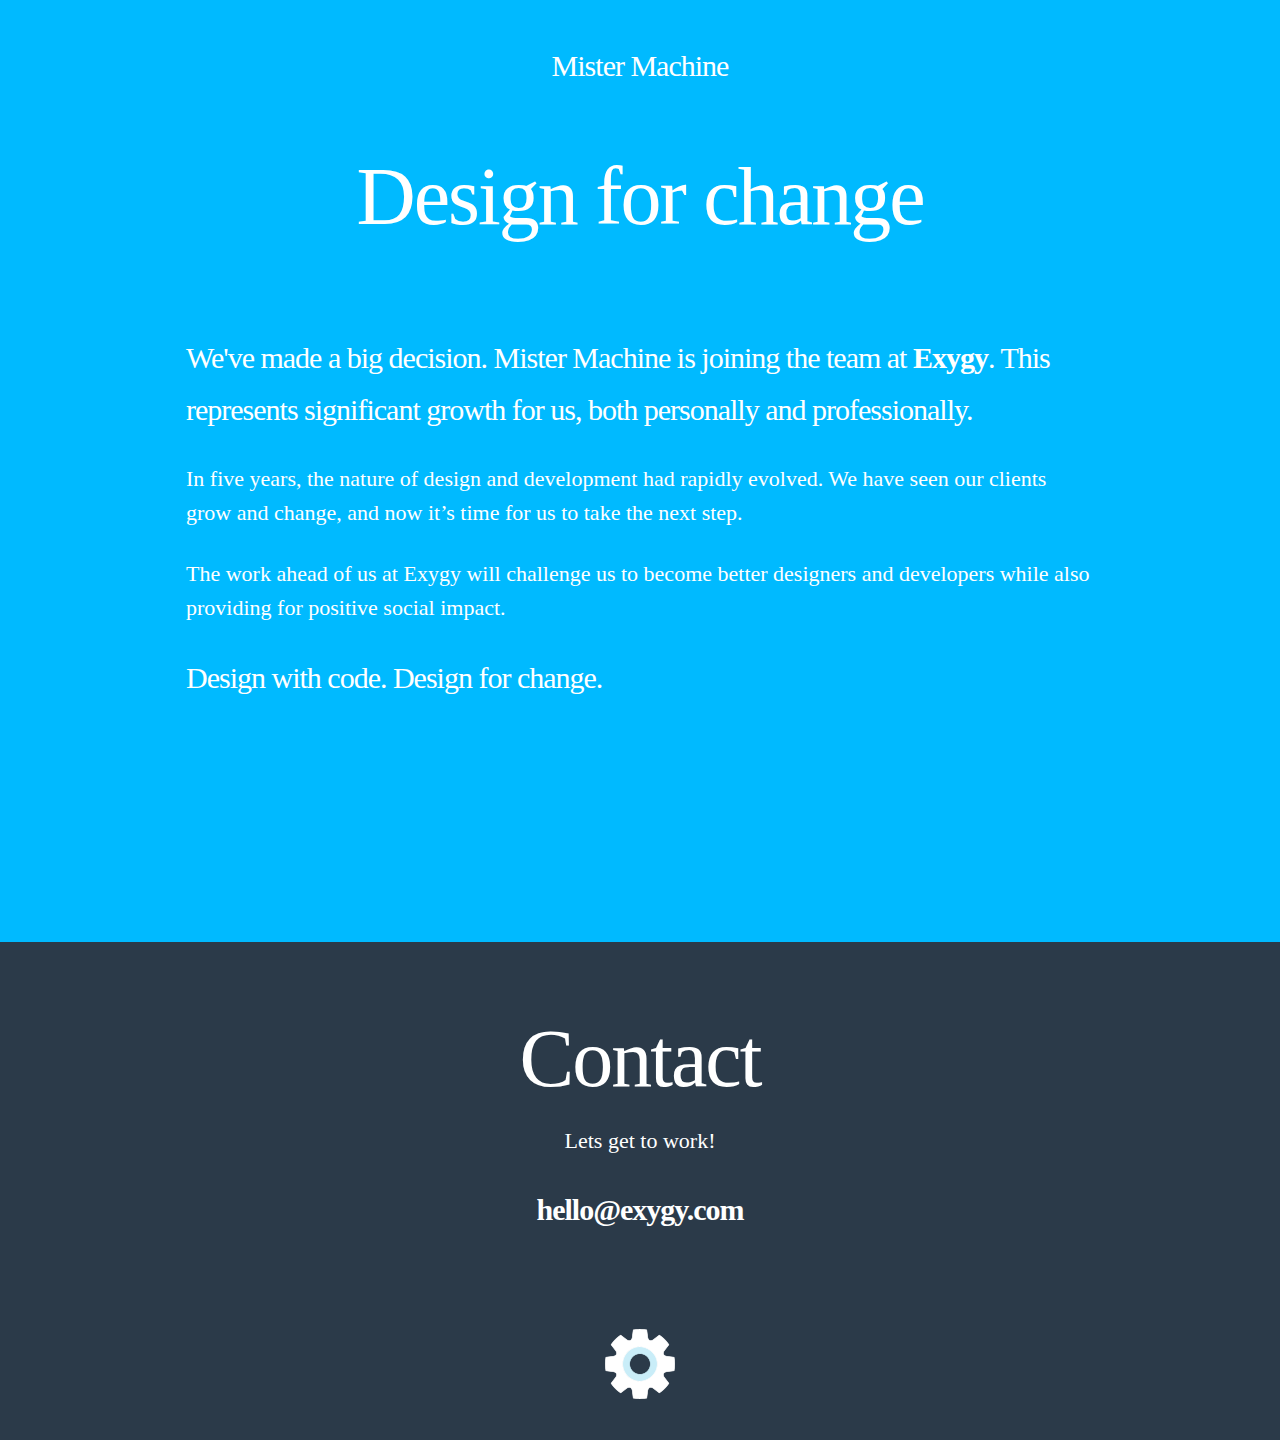
==== commit 7ad8700d: "Updating copy" ====
--- a/index.html
+++ b/index.html
@@ -18,439 +18,42 @@
     <div class="row">
       <header class="control row">
         <h1 class="mega normal logo center hide-medium">MrM</h1>
-        <h1 class="beta normal medium-left show-medium logo">Mister Machine</h1>
+        <h1 class="beta normal center show-medium logo">Mister Machine</h1>
         <figure class="hide-medium"><img src="img/icon-logo.png" class="centered"/></figure>
-        <nav class="right" role="navigation">
+<!--         <nav class="right" role="navigation">
           <ul class="menu-items">
             <li><a title="Learn about our process" href="#process">Process</a></li>
             <li><a title="Services we offer" href="#services">Services</a></li>
             <li><a title="View our work" href="#work">Work</a></li>
             <li><a title="Contact us" href="#contact">Contact</a></li>
           </ul>
-        </nav>
+        </nav> -->
         </header>
        
-        <h2 class="alpha center">Design with Code</h2>
-        <h3 class="gamma normal center">We build responsive web products for a growing community of clients. Our solutions are elegant, fast and secure. We're here to serve you.</h3>
+        <h2 class="alpha center" style="margin-bottom: 6rem;">Design for change</h2>
+        <p class="beta normal">We've made a big decision. Mister Machine is joining the team at <strong><a href="http://exygy.com/">Exygy</a></strong>. This represents significant growth for us, both personally and professionally.</p>
+
+        <p class="gamma normal">In five years, the nature of design and development had rapidly evolved. We have seen our clients grow and change, and now it’s time for us to take the next step.</p>
+
+        <p class="gamma normal">The work ahead of us at Exygy will challenge us to become better designers and developers while also providing for positive social impact.</p>
+
+        <p class="beta normal" style="margin-bottom: 10rem;">Design with code. Design for change.</p>
+        </h3>
     </div> 
-  </section>
-
-  <section class="secondary show-medium">
-    <div class="row">
-      <ul class="menu-items bullets center">
-        <li class="column size1of3">
-        <a title="Learn about our planning cycle" href="#p-plan"><figure class="round"><img src="img/icon-plan.png" /></figure>
-        Plan</a></li>
-        <li class="column size1of3">
-        <a title="Learn about our build cycle" href="#p-build"><figure class="round"><img src="img/icon-build.png" /></figure>
-        Build</a></li>
-        <li class="column size1of3">
-        <a title="Learn about our testing cycle" href="#p-learn"><figure class="round"><img src="img/icon-learn.png" /></figure>
-        Learn</a></li>
-      </ul>
-    </div> 
-  </section>
-
-  <section id="process" class="process row">
-    <header>
-      <h1 class="center">Our Process</h1>
-    </header>
-
-    <article id="p-plan" class="silo row">
-      <div class="column size1of2">
-        <h2 class="delta sans">Plan</h2>
-        <p>We listen to you, we understand your goals, and we create a user experience without friction.
-        </p>
-      </div>
-      <figure class="column size1of2 medium-right">
-        <img src="img/process-plan.png" />
-      </figure>
-    </article>
-
-    <article id="p-build" class="silo row">
-     <div class="column size1of2 right">
-        <h2 class="delta sans">Build </h2>
-        <p>Your code is developed iteratively. As your business evolves we continue to satisfy your objectives.</p>
-      </div>
-      <figure class="column size1of2">
-         <img src="img/process-build.png" class="medium-right" />
-      </figure>
-    </article>
-
-    <article id="p-learn" class="silo row">
-      <div class="column size1of2">
-        <h2 class="delta sans">Learn </h2>
-        <p>Developing for testable outcomes means making more informed decisions each product cycle.</p>
-      </div>
-      <figure class="column size1of2 medium-right">
-        <img src="img/process-learn.png" />
-      </figure>
-    </article>
-
-  </section>
-  
-  <section id="services" class="services secondary">
-    <div class="row">
-      <header>
-        <h1 class="center">Services</h1>
-      </header>
-
-        <article class="silo row"><a name="usability"></a>
-          <div class="column size1of2">
-            <h2 class="delta sans">Usability</h2>
-            <p>
-            All is well and good until someone actually uses your product. We create testable prototypes, for real people, in order to prove your hypothesis and make suggestions based on measurable outcomes.
-            </p>
-          </div>
-          
-          <figure class="column size1of2">
-            <img src="img/service-usability.png" />
-          </figure>
-        </article>
-
-        <article class="silo row"><a name="visuals"></a>
-
-          <div class="column size1of2 right">
-            <h2 class="delta sans">Visuals</h2>
-            <p>
-            We focus on designing for mobile first by creating visual style guides and design patterns for your application. We dial in variables and confirm look and feel across typography, forms and media.
-            </p>
-          </div>
-          
-          <figure class="column size1of2">
-            <img src="img/service-visuals.png" />
-          </figure>
-          
-        </article>
-
-        <article class="silo row"><a name="development"></a>
-          <div class="column size1of2">
-            <h2 class="delta sans">Development</h2>
-            <p>
-            Developing custom front-end pattern libraries is our sweet spot. We determine which components are crtical and optimize the interface elements and interactive patterns accordingly.
-            </p>
-          </div>
-          
-          <figure class="column size1of2">
-            <img src="img/service-development.png" />
-          </figure>
-        </article>
-
-        <article class="silo row"><a name="application" /></a>
-          <div class="column size1of2 right">
-            <h2 class="delta sans">Application</h2>
-            <p>We work with a diverse group of design and development teams. Because of this, we're able to provide the consultation you need to guide the growth of your team and product.
-            </p>
-          </div>
-          
-          <figure class="column size1of2">
-            <img src="img/service-application.png" />
-          </figure>
-        </article>
-
-      </div>
-
-  </section>
-  <section class="dribbble overflow hide-base">
-    <ul class="inline-screens centered overflow">
-      <li class="tint-overlay no-margin">
-        <img src="img/user-stats.jpg" />
-      </li>
-      <li class="no-margin">
-        <figure class="tint-overlay ">
-          <img src="img/mobile.jpg" />
-        </figure>
-      </li>
-      <li class="no-margin">
-        <img src="img/simple.jpg" />
-      </li>
-      <li class="tint-overlay no-margin">
-        <img src="img/slide.jpg" />
-      </li>
-      <li class="tint-overlay no-margin">
-        <img src="img/learn.jpg" />
-      </li>
-      <li class="tint-overlay no-margin">
-        <img src="img/echos.jpg" />
-      </li>
-      <li class="tint-overlay no-margin">
-        <img src="img/tip2.jpg" />
-      </li>
-    </ul>
-  </section>
-
-  <section id="work" class="work full-width overflow">
-
-    <header class="row">
-      <h1 class="center">Work</h1>
-
-      <nav class="silo column size1of3 center show-medium menu-items">
-        <a title="Ngaged Case Study" href="#ngaged">
-          <img src="img/nyu-logo.png" alt="NYU Logo">
-          <h2 class="image hide">New York University</h2>
-          <p class="show-medium">
-          <em class="serif">Pilot HTML5 learning app to test mobile use cases for this prestigious university. </em>
-          </p>
-        </a>
-      </nav>
-
-      <nav class="silo column size1of3 center show-medium menu-items">
-        <a title="Boxes and Arrows Case Study" href="#boxesandarrows">
-          <img src="img/boxes-logo.png" alt="Boxes and Arrows Logo">
-          <h2 class="image hide">Boxes and Arrows</h2>
-          <p class="show-medium">
-          <em class="serif">Design update and CMS migration for this trusted User Experience resource.</em>
-          </p>
-        </a>
-      </nav>
-
-      <nav class="silo column size1of3 center show-medium menu-items">
-        <a title="Zeal Case Study" href="#zeal"> 
-          <img src="img/zeal-logo.png" alt="Zeal Logo">
-          <h2 class="image hide">Zeal</h2>
-          <p class="show-medium">
-          <em class="serif">Responsive, front-end framework and visual pattern library for this lean startup.</em>
-          </p>
-        </a>
-      </nav>
-    </header>
-
-    <section class="row row-wide">
-
-      <article class="silo overflow">
-
-        <nav class="silo hide-medium">
-          <a title="Ngaged Case Study" href="#ngaged">
-            <img src="img/nyu-logo.png" alt="NYU Logo">
-            <h2 class="image hide">New York University</h2>
-            <p class="center">
-            <em class="serif">Pilot HTML5 learning app to test mobile use cases for this prestigious university. </em>
-            </p>
-          </a>
-        </nav>
-          
-        <div class="hero slide"><a name="ngaged"></a>
-          <figure class="device-screen">
-            <img src="img/nyu1.jpg" alt="Ngaged Desktop View">
-          </figure>
-        </div>
-
-        <div class="slide row">
-          <div class="column size2of3 ">
-            <div class="inner-words">
-              <h2 id="ngaged" class="show-medium">New York University</h2>
-              <p>
-              Ngaged is a Brooklyn-based software and technology start-up 
-              focused on transforming the learning process for the 
-              University and broader education market. We worked closely 
-              with the Ngaged team to produce a platform for student and 
-              teachers to interact outside the classroom.
-              </p>
-              <p>
-              Our work resulted in a series of mobile HTML5 prototypes which 
-              allowed the developers and primary stakeholders to test key 
-              user scenarios. We created targeted versions of their primary 
-              desktop offering which allowed students to focus on simple 
-              actions like bookmarking and audio playback.
-              </p>
-            </div>
-          </div>
-
-          <div class="column size1of3 ">
-            <div class="inner-fig push">
-            <figure class="device-mobile">
-              <img src="img/nyu2.jpg" alt="Ngaged Mobile View">
-            </figure>
-            </div>
-          </div>
-        </div>
-
-        <div class="slide row">
-          <div class="column size2of3">
-            <figure class="device-tablet">
-              <img src="img/nyu3.jpg" alt="Ngaged Tablet View">
-            </figure>
-          </div>
-
-          <div class="column size1of3">
-            <div class="inner-words">
-              <p>
-              NYU course audio and transcript feed that features 
-              scrollable playback, inline text highlighing, and discussions.
-              </p>
-            </div>
-          </div>
-        </div>
-      </article>
-
-      <article class="silo overflow">
-
-       <nav class="silo hide-medium">
-          <a title="Boxes and Arrows Case Study" href="#boxesandarrows">
-            <img src="img/boxes-logo.png" alt="Boxes and Arrows Logo">
-            <h2 class="image hide">Boxes and Arrows</h2>
-            <p  class="center">
-            <em class="serif">Design update and CMS migration for this trusted 
-            User Experience resource.</em>
-            </p>
-          </a>
-        </nav>
-
-        <div class="hero slide"><a name="boxesandarrows"></a>
-          <figure class="device-screen">
-            <img src="img/boxes1.jpg" alt="Boxes and Arrows Desktop View">
-          </figure>
-        </div>
-
-        <div class="slide row">  
-          <div class="column size2of3">
-            <div class="inner-words">
-              <h2 id="boxesandarrows" class="show-medium">Boxes and Arrows</h2>
-              <p>
-              Since 2001 Boxes and Arrows has been devoted to the 
-              discussion of design. We helped migrate their 
-              groundbreaking content in the field of User Experience to a 
-              modern, cloud-based content management system. We improved the 
-              site’s readability which now brings this amazing magazine to a 
-              new generation of User Experience professionals.
-              </p>
-            </div>
-          </div>
-
-          <div class="column size1of3 ">
-            <div class="inner-fig push">
-              <figure class="device-mobile">
-                <img src="img/boxes2.jpg" alt="Boxes and Arrows Mobile View">
-              </figure>
-            </div>
-          </div>   
-        </div>
-
-        <div class="slide row">
-          <div class="column size2of3">
-            <figure class="device-tablet">
-              <img src="img/boxes3.jpg" alt="Boxes and Arrows Tablet View">
-            </figure>
-          </div>
-          
-          <div class="column size1of3">
-            <div class="inner-words">
-              <p>
-              Migrated from a legacy system to a modern CMS that is hosted on 
-              a secure, cloud-based, managed hosting solution. We created a 
-              custom front-end that is designed for readability.
-              </p>
-            </div>
-          </div>
-        </div>
-      </article>
-
-      <article class="silo overflow">
-
-        <nav class="silo hide-medium">
-          <a title="Zeal Case Study" href="#zeal"> 
-            <img src="img/zeal-logo.png" alt="Zeal Logo">
-            <h2 class="image hide">Zeal</h2>
-            <p  class="center">
-            <em class="serif">Responsive, front-end framework and visual 
-            pattern library for this lean startup.</em>
-            </p>
-          </a>
-        </nav>
-
-        <div class="hero slide"><a name="zeal"></a>
-          <figure class="device-screen">
-            <img src="img/zeal1.jpg" alt="Zeal Desktop View">
-          </figure>
-        </div>
-
-        <div class="slide row">
-          <div class="column size2of3">
-            <div class="inner-words">
-              <h2 id="zeal" class="show-medium">Zeal</h2>
-              <p>
-              Zeal Learning is pioneering the next generation of online 
-              learning systems for students ages kindergarden through 12th 
-              grade. We engaged the Zeal development team to help them realize 
-              an ambitious multi-device design. We delivered user experience 
-              and front-end development to create a responsive web application 
-              for students, teachers, and parents.
-              </p>
-            </div>
-          </div>
-
-          <div class="column size1of3 ">
-            <div class="inner-fig push">
-              <figure class="device-mobile">
-                <img src="img/zeal2.jpg" alt="Zeal Mobile View">
-              </figure>
-            </div>
-          </div>
-        </div>
-
-        <div class="slide row">
-          <div class="column size2of3">
-            <figure class="device-tablet">
-              <img src="img/zeal3.jpg" alt="Zeal Tablet View">
-            </figure>
-          </div>
-
-          <div class="column size1of3">
-            <div class="inner-words">
-              <p>
-              Multi-device learning experience built with Ember.js and Ruby on 
-              Rails. Analytics view optimized for tablet and desktop for 
-              teacher and parents created with the powerful D3 JavaScript 
-              library.
-              </p>
-            </div>
-          </div>
-        </div>
-      </article>
-    </section>
-
-  </section>
-
-  <section class="primary">
-    <div class="row">
-      <header>
-        <h1 class="center">Team</h1>
-      </header>
-      <article class="silo column size1of2">
-        <h2>Michael Enslow</h2>
-        <p>
-        Michael is the technical lead at Mister Machine. He connects the 
-        design and development teams and coordinates the product cycles. 
-        He listens to your technical objectives and develops for testable 
-        solutions.
-        </p>
-      </article>
-      <article class="silo column size1of2">
-        <h2>Jesse James Arnold</h2>
-        <p>
-        Jesse is the creative drive of Mister Machine. His job is to learn 
-        your language and to identify value of key user interactions. From 
-        block model to visual design, your application has personality. He 
-        draws that out and enhances the experience.
-        </p>
-      </article>
-    </div>
   </section>
 
   <section id="contact" class="secondary">
     <div class="row">
       <header>
         <h1 class="center">Contact</h1>
-        <h3 class="center">Lets get to work! From Brooklyn to Oakland, we continue to 
-        find amazing people and great ideas.</h3>
-        <h2 class="center"><a href="mailto:hi@mistermachine.com">hi@mistermachine.com</a></h2>
+        <h3 class="center">Lets get to work!</h3>
+        <h2 class="center"><a href="mailto:hello@exygy.com">hello@exygy.com</a></h2>
       </header>
     </div>
   </section>
 
   <footer class="panel secondary">
     <div class="container center">
-    <p class="small">Copyright &copy; 2014 Mister Machine, LLC.</p>
     </div>
     <figure class=""><img src="img/icon-logo.png" class="centered"/></figure>
   </footer>
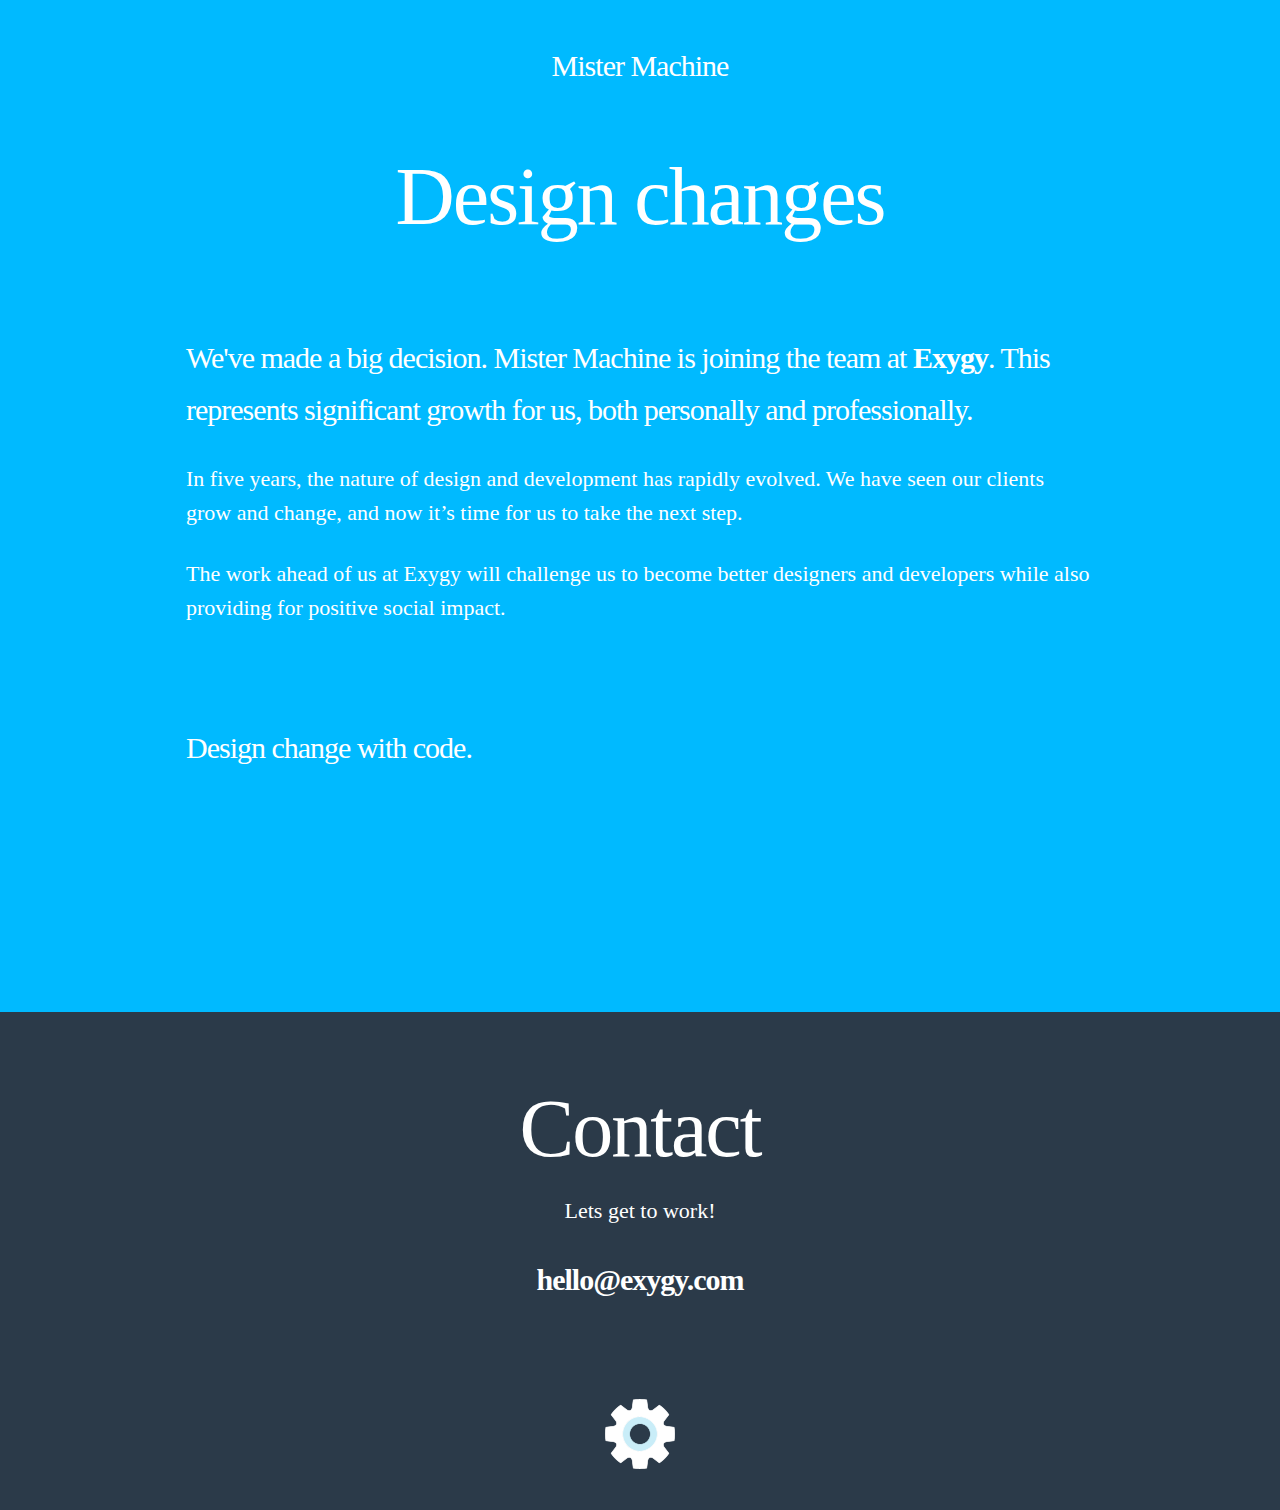
==== commit 5d307e32: "fixed "had" typo" ====
--- a/index.html
+++ b/index.html
@@ -6,7 +6,7 @@
   <meta charset="utf-8">
   <meta name="viewport" content="width=device-width">
 
-  <title>Mister Machine. Design with Code.</title>
+  <title>Mister Machine. Design Changes.</title>
   <link type="text/css" rel="stylesheet" href="assets/stylesheets/application.css" />
   <link rel="stylesheet" type="text/css" href="//cloud.typography.com/7282032/671482/css/fonts.css" />
 
@@ -30,14 +30,14 @@
         </nav> -->
         </header>
        
-        <h2 class="alpha center" style="margin-bottom: 6rem;">Design for change</h2>
+        <h2 class="alpha center" style="margin-bottom: 6rem;">Design changes</h2>
         <p class="beta normal">We've made a big decision. Mister Machine is joining the team at <strong><a href="http://exygy.com/">Exygy</a></strong>. This represents significant growth for us, both personally and professionally.</p>
 
-        <p class="gamma normal">In five years, the nature of design and development had rapidly evolved. We have seen our clients grow and change, and now it’s time for us to take the next step.</p>
+        <p class="gamma normal">In five years, the nature of design and development has rapidly evolved. We have seen our clients grow and change, and now it’s time for us to take the next step.</p>
 
-        <p class="gamma normal">The work ahead of us at Exygy will challenge us to become better designers and developers while also providing for positive social impact.</p>
+        <p class="gamma normal" style="margin-bottom: 6rem;">The work ahead of us at Exygy will challenge us to become better designers and developers while also providing for positive social impact.</p>
 
-        <p class="beta normal" style="margin-bottom: 10rem;">Design with code. Design for change.</p>
+        <p class="beta normal" style="margin-bottom: 10rem;">Design change with code.</p>
         </h3>
     </div> 
   </section>
